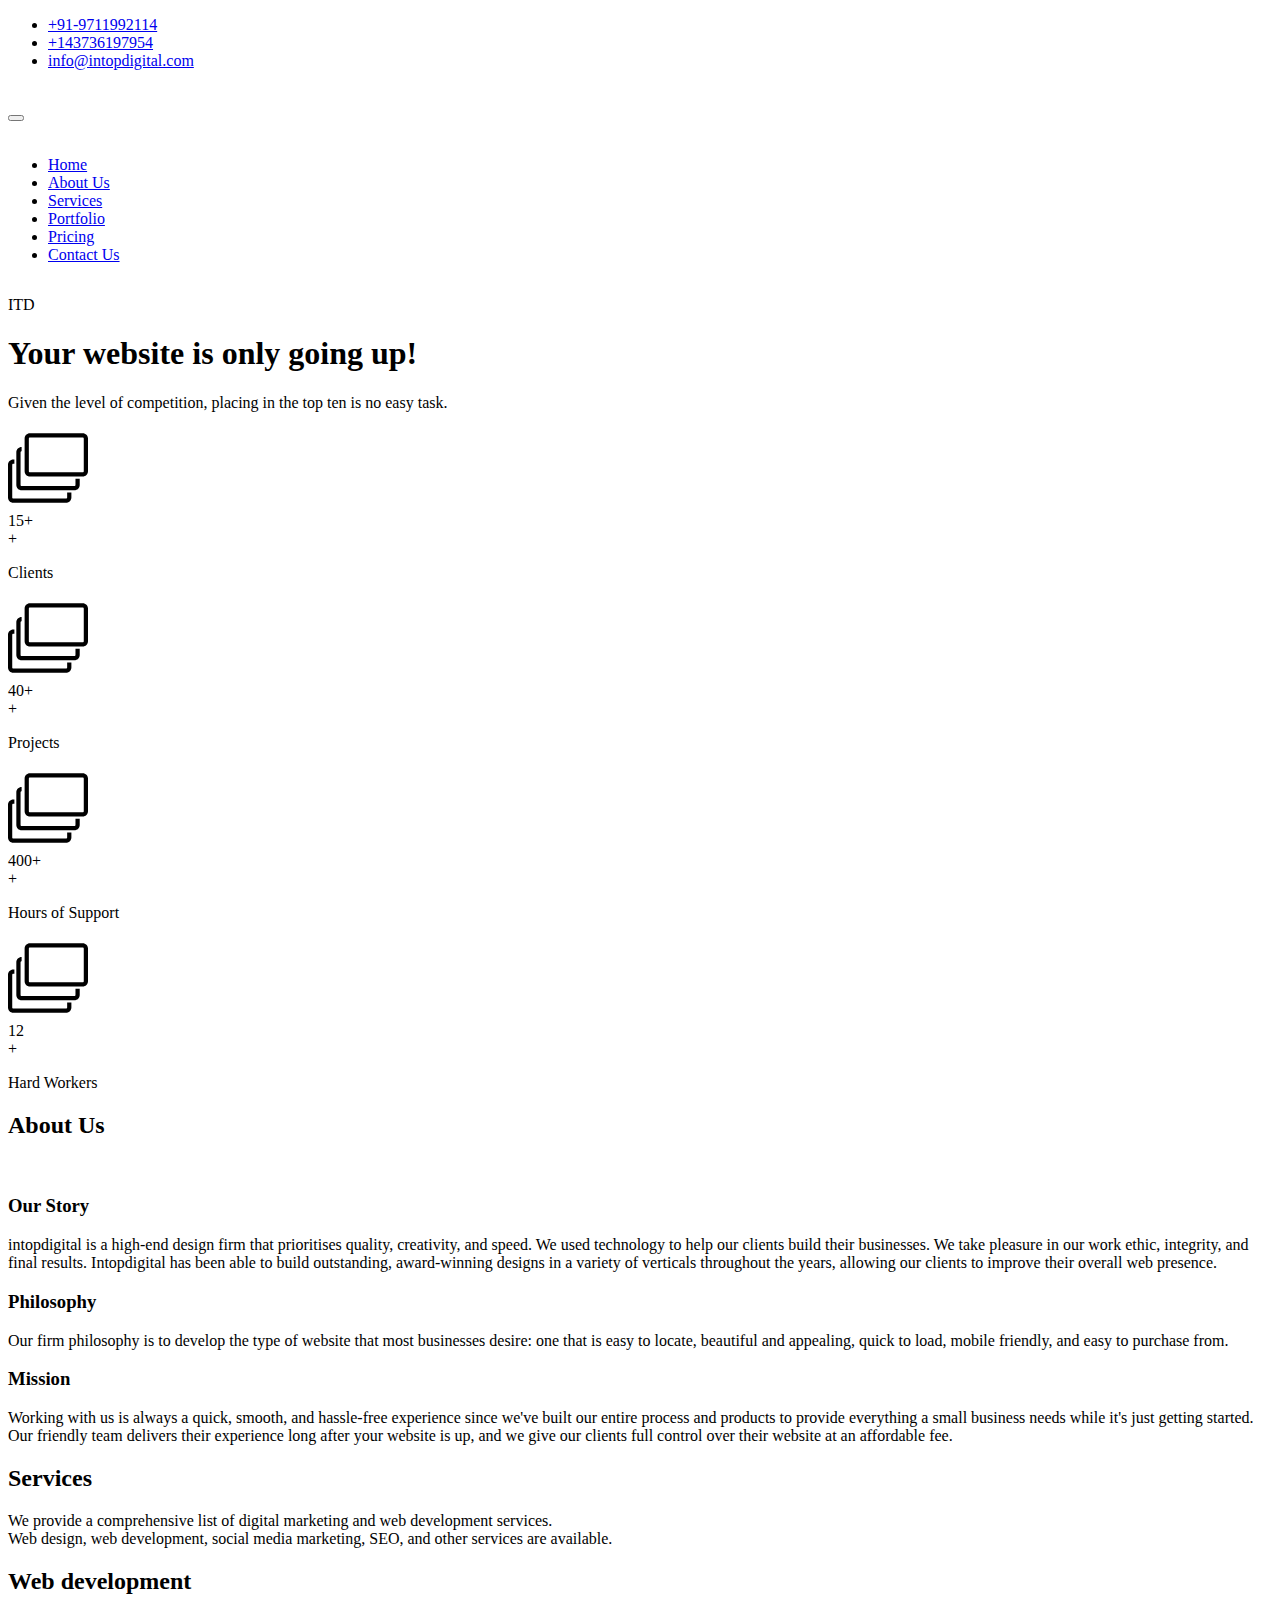
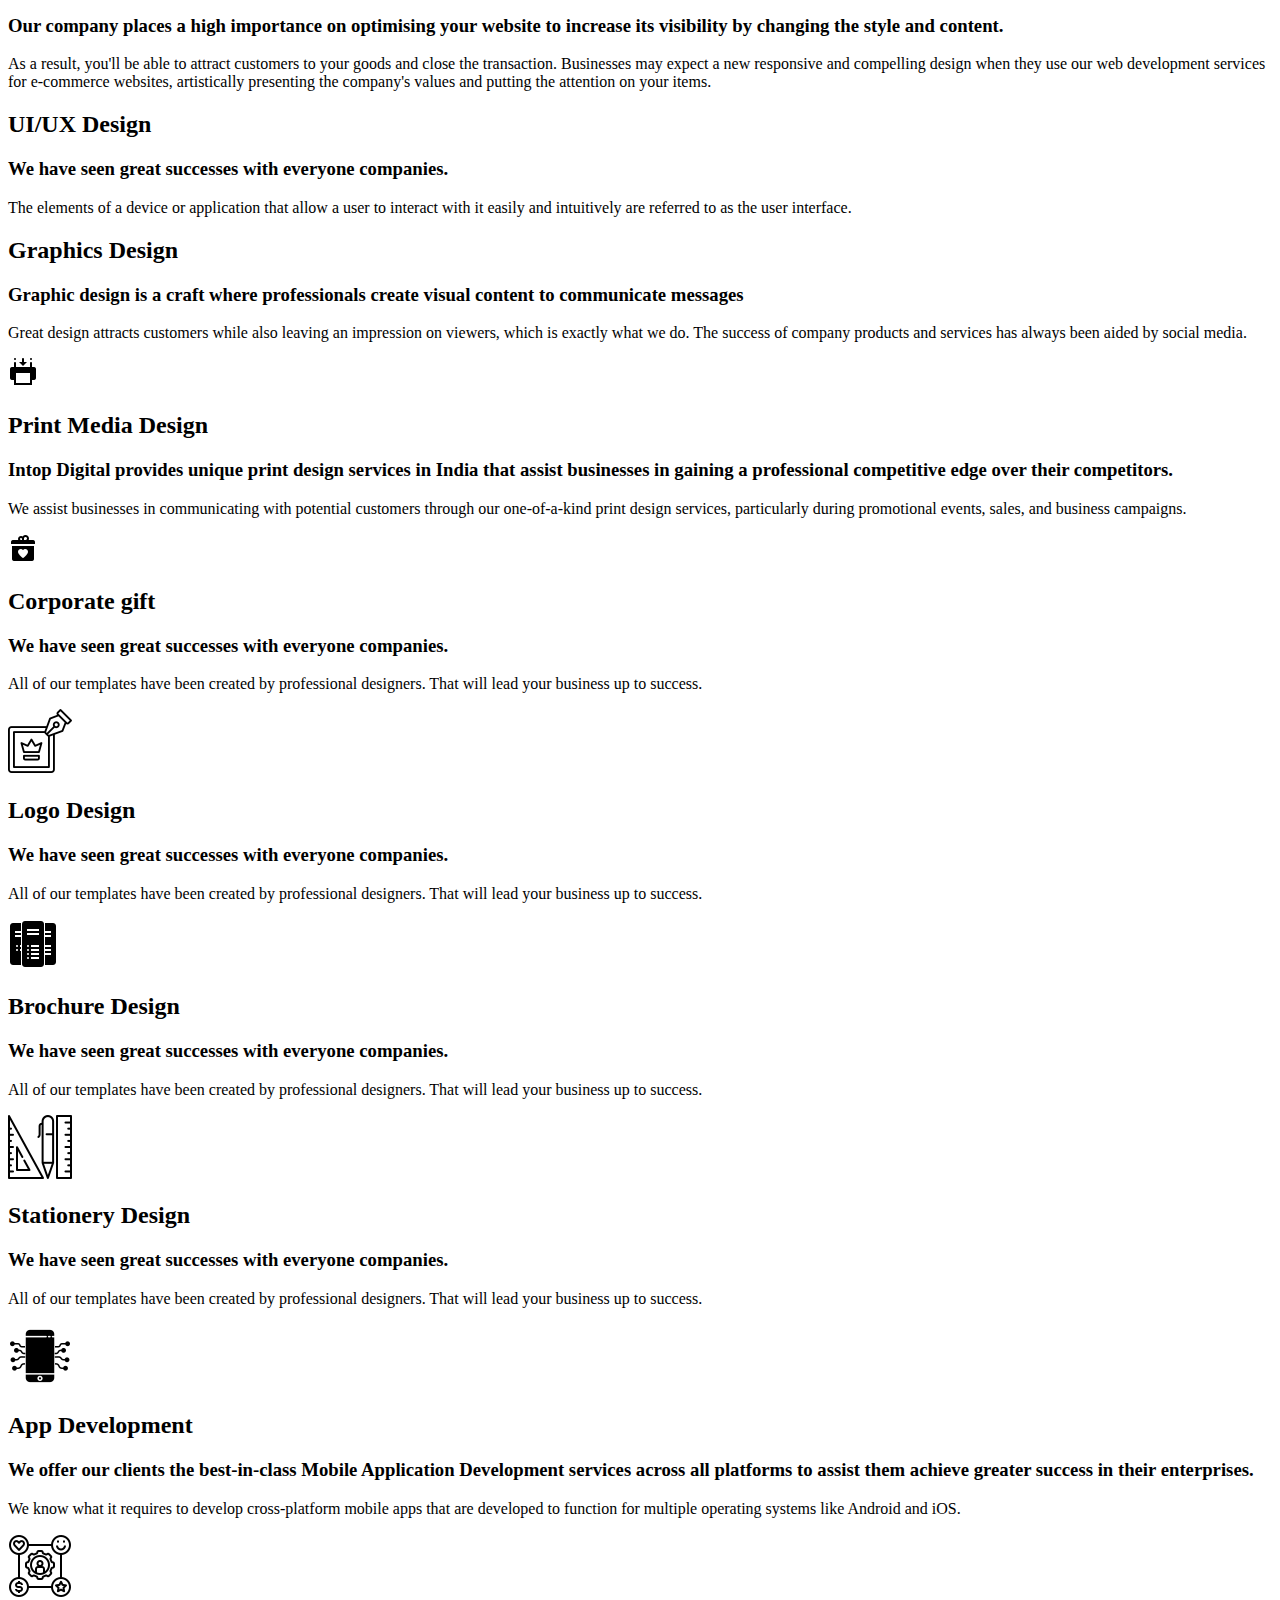
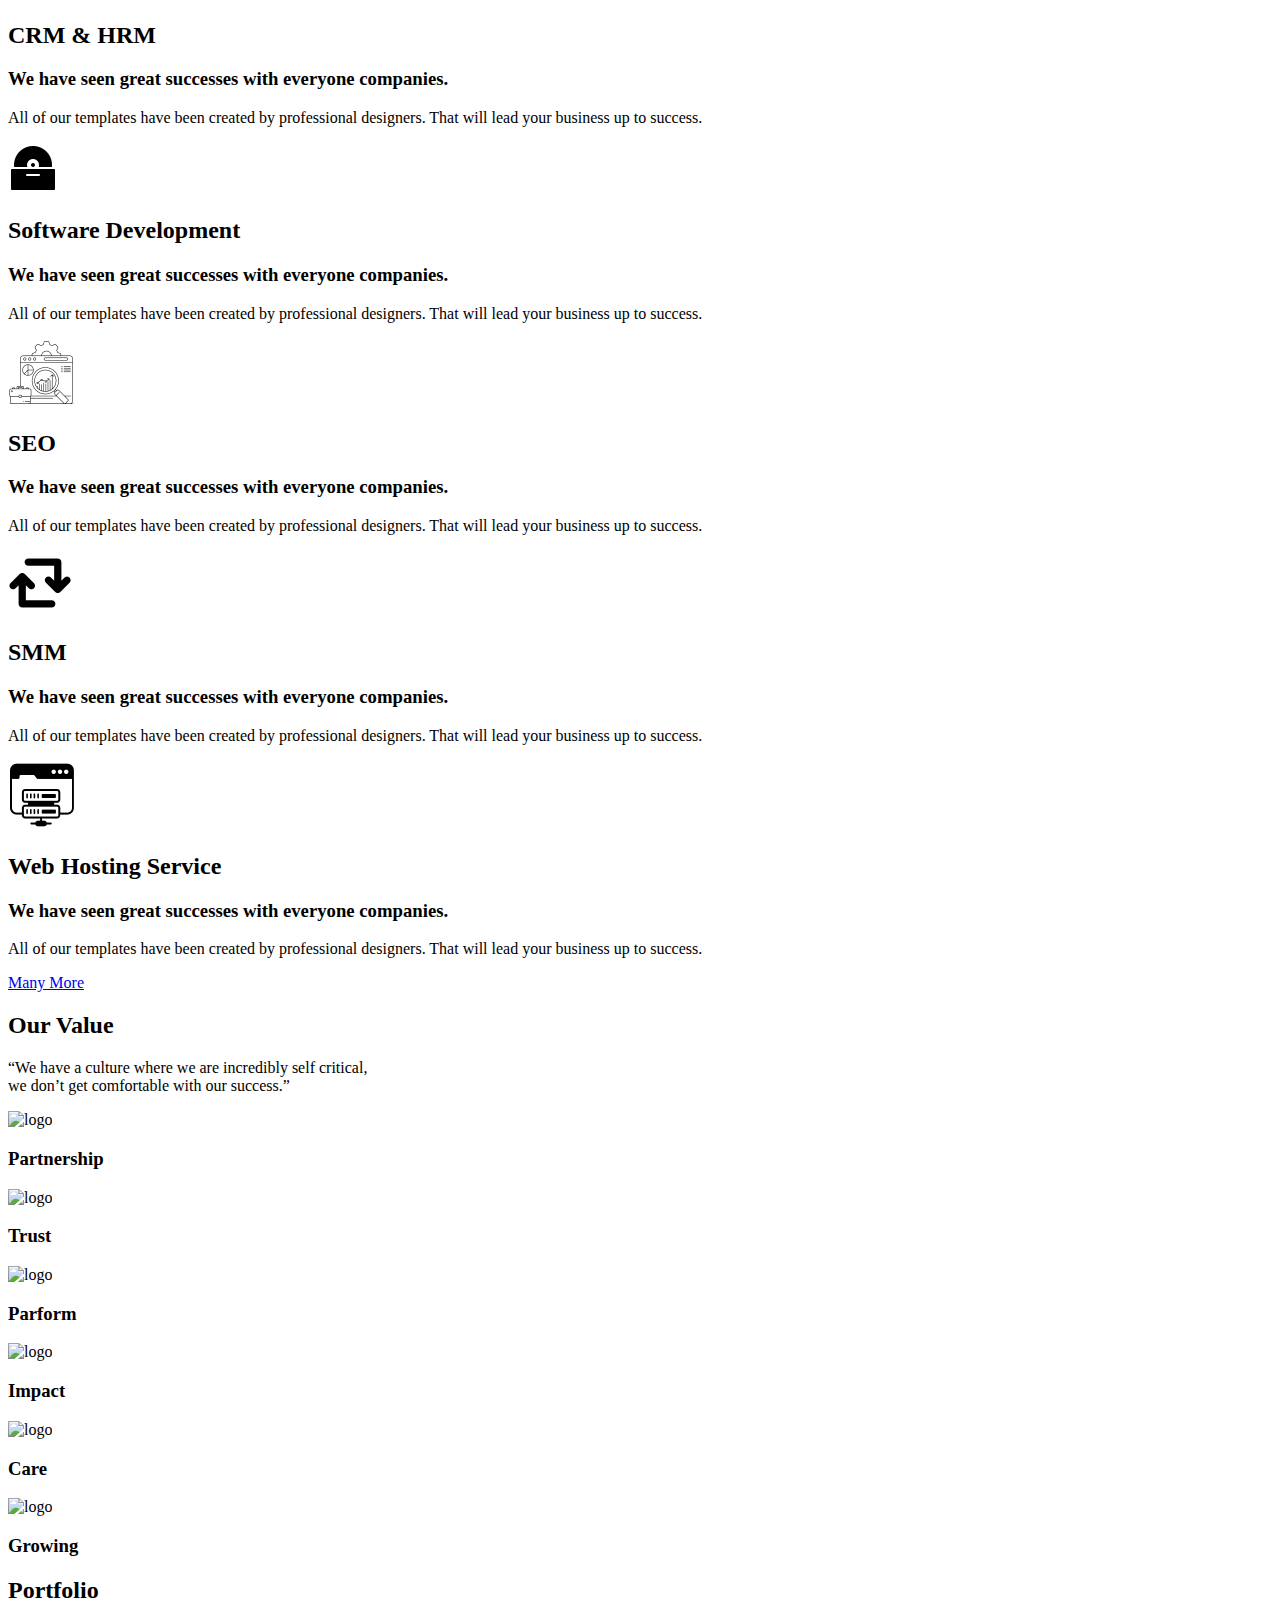
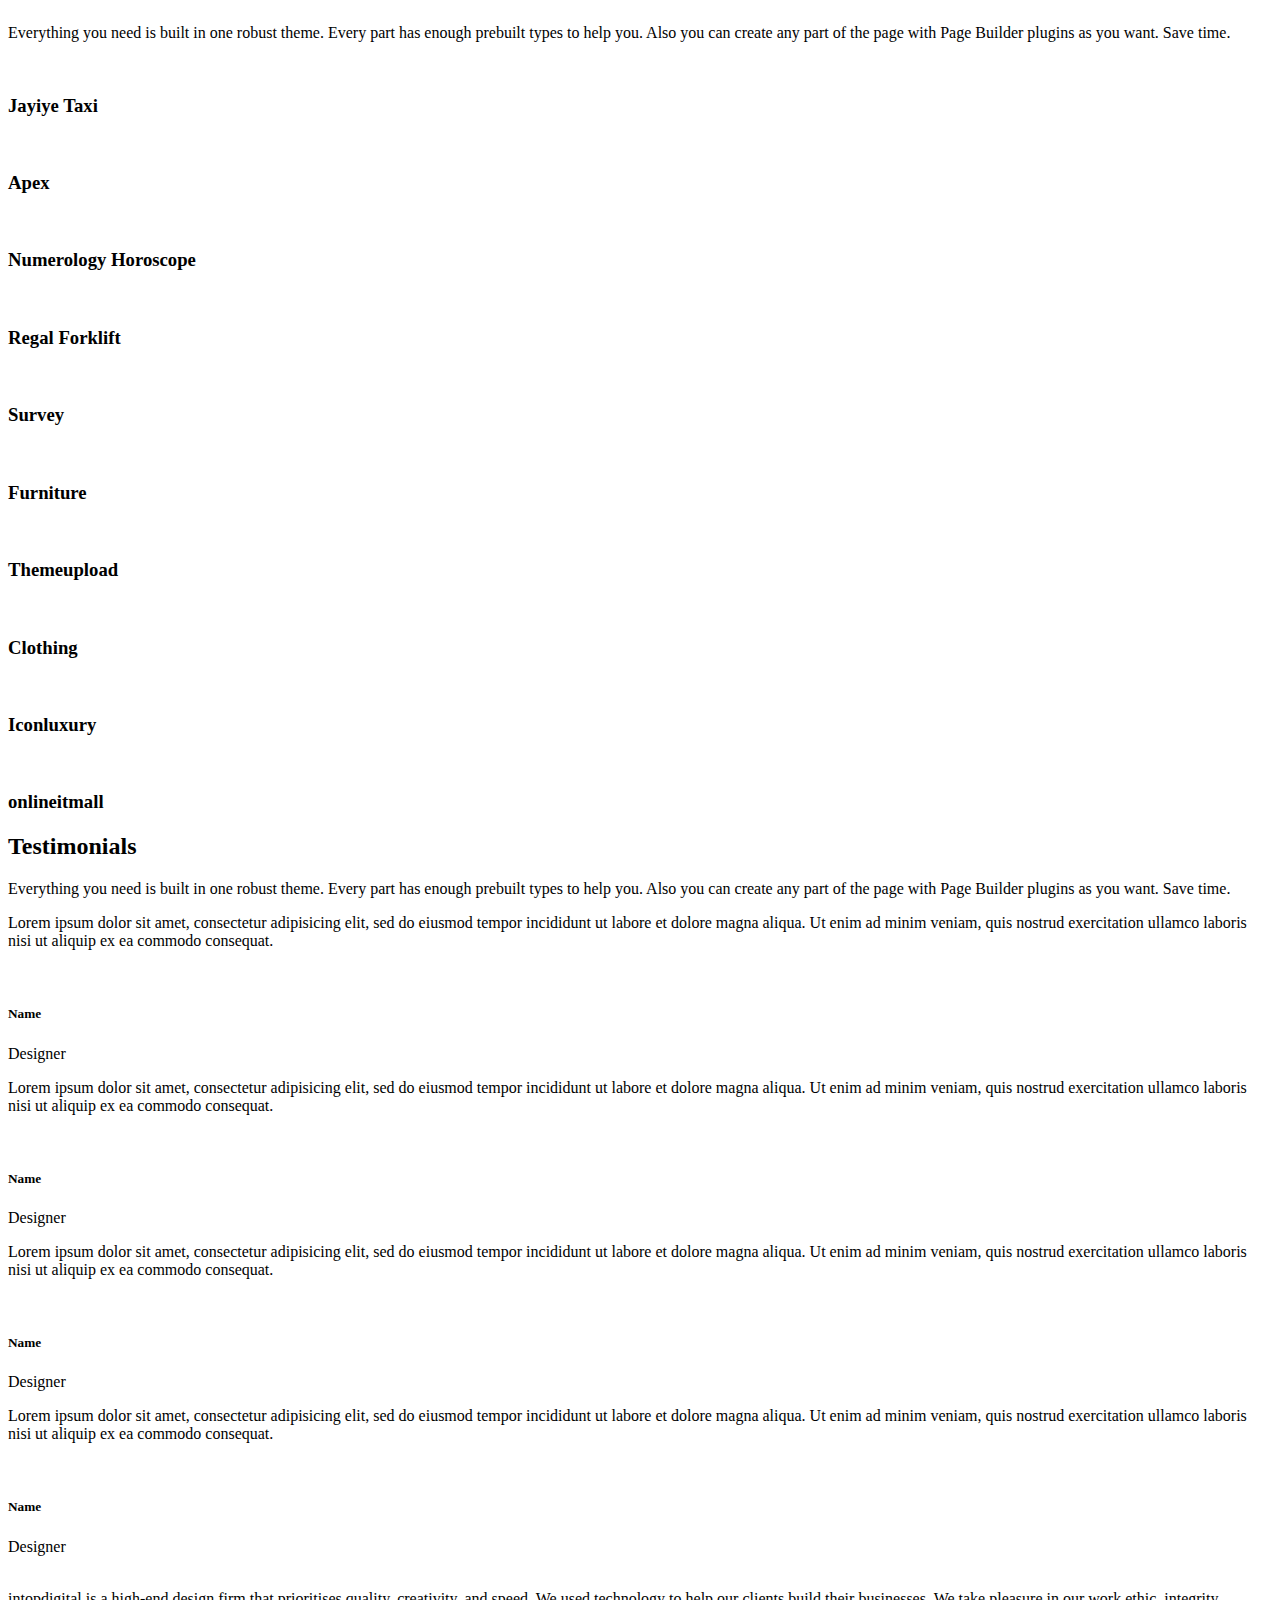
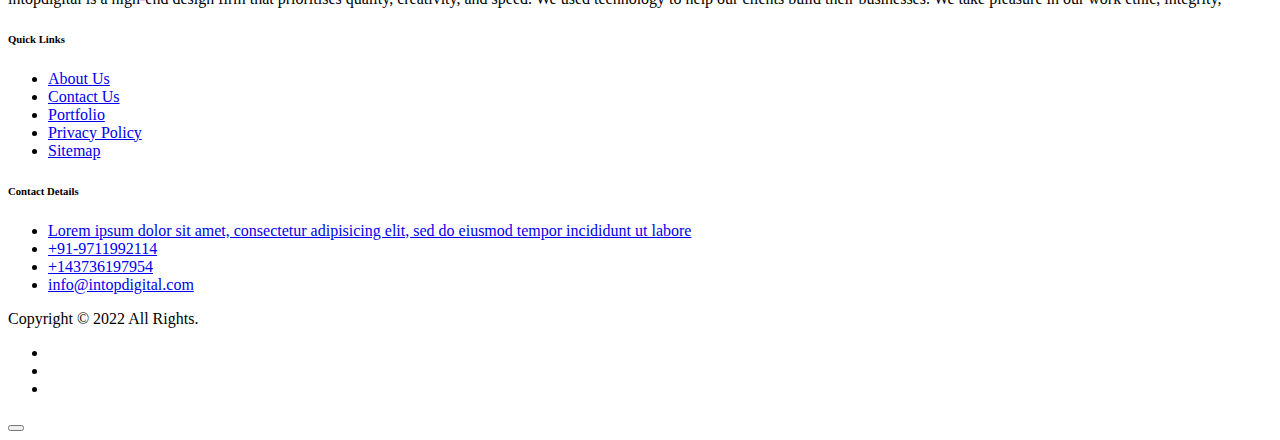
==== index.html @ d0bdf7b7 "Add files via upload" ====
<!DOCTYPE html>
<html lang = "en">

<!-- Mirrored from intopdigital.com/ by HTTrack Website Copier/3.x [XR&CO'2014], Sat, 12 Oct 2024 12:47:30 GMT -->
<!-- Added by HTTrack --><meta http-equiv="content-type" content="text/html;charset=UTF-8" /><!-- /Added by HTTrack -->
<head>
	<meta charset="utf-8">
	<title>Intop Digital web development services</title>
	<meta name="description" content="Intop Digital provide a comprehensive list of digital marketing and web development services.">
  	<meta name="viewport" content="width=device-width, initial-scale=1">
  	<meta name="keywords" content="websites,seo,marketing,applications,website">
  	<link rel="shortcut icon" type="image/x-icon" href="assets/img/intop-logo.png">
<link rel="stylesheet" href="../cdnjs.cloudflare.com/ajax/libs/font-awesome/4.7.0/css/font-awesome.min.css">
  	<link rel="stylesheet" href="../cdn.jsdelivr.net/npm/bootstrap%404.0.0/dist/css/bootstrap.min.css" integrity="sha384-Gn5384xqQ1aoWXA+058RXPxPg6fy4IWvTNh0E263XmFcJlSAwiGgFAW/dAiS6JXm" crossorigin="anonymous">
	<link rel="stylesheet" type="text/css" href="assets/style.css">

<link rel="stylesheet" href="../cdnjs.cloudflare.com/ajax/libs/font-awesome/4.7.0/css/font-awesome.min.css">

<link rel="stylesheet" href="../cdnjs.cloudflare.com/ajax/libs/slick-carousel/1.8.1/slick.css" />
<link rel="stylesheet" href="../cdnjs.cloudflare.com/ajax/libs/slick-carousel/1.8.1/slick-theme.min.css"  />


<link href="../unpkg.com/aos%402.3.1/dist/aos.css" rel="stylesheet">

</head>
<body>

<div class="top-header">
    <div class="container">
        <ul>
            <li class="hide-phone"><a href="tel:+919711992114"><i class="fa fa-phone"></i> +91-9711992114</a></li>
            <li class="hide-phone"><a href="tel:+14373619795"><i class="fa fa-phone"></i> +143736197954</a></li>
            <li><a href="mailto:info@intopdigital.com"><i class="fa fa-envelope"></i> info@intopdigital.com</a></li>
        
        </ul>
    </div>
</div>

<section class="header" id="navbar">
	<div class="container">
		<div class="row">
			<div class="col-md-3 col-lg-3 d-none d-lg-block">
				<div class="logo">
					<a href="index-2.html"><img src="assets/img/intop-logo.png" alt=""></a>
				</div>
			</div> 
			<div class="col-md-9 col-lg-9 col-xs-12">
			    <div class="navigation">
					<nav class="navbar navbar-expand-lg navbar-light">
					  <button class="navbar-toggler" type="button" data-toggle="collapse" data-target="#navbarSupportedContent" aria-controls="navbarSupportedContent" aria-expanded="false" aria-label="Toggle navigation">
					    <span class="navbar-toggler-icon"></span>
					  </button>
					  <div class="logo d-lg-none d-block">
    					<a href="index-2.html"><img src="assets/img/intop-logo.png" alt=""></a>
    				</div>

					  <div class="collapse navbar-collapse" id="navbarSupportedContent">
					    <ul class="navbar-nav m-auto">
					      <li class="nav-item active">
					        <a class="nav-link" href="index-2.html">Home</a>
					      </li>
					      <li class="nav-item">
					        <a class="nav-link" href="about.html">About Us</a>
					      </li>
					      <li class="nav-item">
					        <a class="nav-link" href="services.html">Services</a>
					      </li>
					      <li class="nav-item">
					        <a class="nav-link" href="portfolio.html">Portfolio</a>
					      </li>
					      <li class="nav-item">
					        <a class="nav-link" href="pricing.html">Pricing</a>
					      </li>
					      <li class="nav-item">
					        <a class="nav-link" href="contact.html">Contact Us</a>
					      </li>
					  
					    </ul>
					  </div>
					</nav>
				</div>
			</div>
			
		</div>
	</div>
</section>
<style>
  .slick-slide{
	outline: none !important;
}
.slick-slider{
	user-select: text;
}
/*==============================================================
	CTA style start
==============================================================*/
.cta-btn{}
.cta-btn .cta-link{
	position: relative;
	display: inline-block;
	background: #d2d6ef;
	color: #081c2d;
	font-size: 15px;
	min-width: 220px;
	text-align: center;
	letter-spacing: 0.050em;;
	line-height: 18px;
	font-weight: 400;
	padding: 15px 30px;
	cursor: pointer;
	text-transform: uppercase;

	-webkit-border-radius: 8px;
	-moz-border-radius: 8px;
	border-radius: 8px;
	-webkit-transition: all 0.3s ease-in-out;
	-moz-transition: all 0.3s ease-in-out;
	-o-transition: all 0.3s ease-in-out;
	transition: all 0.3s ease-in-out;
}
.cta-btn .cta-link.cta-block{
	display: block;
	width: 100%;
	text-align: center;
	padding-left: 10px;
	padding-right: 10px;
}
.cta-btn .cta-link i{
	margin-right: 5px;
}
.cta-btn .cta-link:hover{
	background: #081c2d;
	color: #d2d6ef;
	-webkit-box-shadow: 0px 5px 20px rgba(0, 33, 71, .4);
	-moz-box-shadow: 0px 5px 20px rgba(0, 33, 71, .4);
	box-shadow: 0px 5px 20px rgba(0, 33, 71, .4);
}
/*==============================================================
	CTA style end
==============================================================*/
/*==============================================================
	banner Style start
==============================================================*/
.banner-wrap{
	height: auto;
	position: relative;
	overflow: hidden;
}
.shape{
	position: absolute;
	bottom: -10px;
	left: 0;
	width: 100%;
}
.shape svg{
	width: 100%;
}
.banner-slider{
	height: 100%;
}
.banner-slider > .banner-slide{
	display: none;
}
.banner-slider > .banner-slide:first-child{
	display: block;
}
.slick-initialized .banner-slide{
	position: relative;
	height: 900px;
	padding-bottom: 300px;
	display:-webkit-flex !important;
	display:flex !important;
	-webkit-align-items:center;
	align-items:center;
}

.banner-slider .slick-arrow{
	position: absolute;
	right: 25px;
	bottom: 50px;
	font-size: 0;
	background: #ffffff;
	border: 0;
	width: 50px;
	height: 50px;
	z-index: 12;
	cursor: pointer;
	border-radius: 100%;
  box-shadow: 0 0 15px rgba(0,0,0,0.12);
}
.banner-slider .slick-arrow:before{
	font-family: "boxicons";
	font-size: 30px;
	text-align: center;
	line-height: 50px;
	color: rgba(0,33,71,1);
}
.banner-slider .slick-arrow.slick-prev{
	left: 30px !important;
}
.banner-slider .slick-arrow.slick-prev:before{
	content: "←";
}
.banner-slider .slick-arrow.slick-next{
	right: 25px;
}
.banner-slider .slick-arrow.slick-next:before{
	content: "→";
}
.hero-image{
	position: absolute;
	left: 0;
	top: 0;
	height: 100%;
	width: 100%;
	background-size: cover;
	background-position: center center;
}
.banner-wrap .container{
	position: relative;
	z-index: 12;
}
.hero-overlay{
	background: #081c2d;
	position: absolute;
	left: 0;
	top: 0;
	width: 100%;
	height: 100%;
	opacity: .5;
}
.hero-content{	
	color: #ffffff;
	display:none;
}
.hero-content p{
	font-size: 20px;
	line-height: 32px;
	max-width: 600px;
	color: rgba(255,255,255,0.9);
	letter-spacing: 0.010em;
}
.blog-detail-banner .hero-content{
	max-width: 900px;
}
.blog-detail-banner .hero-content h1{
	font-size: 53px;
}
.hero-content h3{
	font-size: 16px;
	color: rgba(255,255,255,.6);
	text-transform: uppercase;
	letter-spacing: 3px;
	position: relative;
	font-weight: 500;
	margin-top: 0;
	margin-bottom: 12px;
	margin-left: 6px;
}
.hero-content h1{
	font-size: 63px;
	line-height: 1.333;
	margin-bottom: 18px;
	color: #e6e8f6;
	font-weight: 400;
	max-width: 760px;

}
.hero-content .cta-btn{
	padding-top: 30px;
}
.hero-content .cta-btn .cta-link.cta-outline-white:hover{
	background: #ffffff;
	color: rgba(0,33,71,1);
}
</style>

 <section class="text-area-banner"> 

	<div class="banner-wrap">
		<div class="banner-slider">
			<!-- hero slide start -->
			<div class="banner-slide">				
				<div class="hero-image" style="background-image: url(https://images.unsplash.com/photo-1525426250015-4e6473cdbf17?ixlib=rb-1.2.1&amp;ixid=eyJhcHBfaWQiOjEyMDd9&amp;auto=format&amp;fit=crop&amp;w=1950&amp;q=80);"></div>
				<div class="container">
					<div class="hero-content">
						<h1 data-animation="flipInX" data-delay="0.8s" data-color="#ff4056">Slick slider animation with animate.css</h1>
						<div class="cta-btn" data-animation="fadeInUp" data-delay="1s">
							<a href="#" class="cta-link">Start a Project</a>
						</div>
					</div>
				</div>
				<div class="hero-overlay"></div>
			</div>
			<!-- hero slide end -->
			<!-- hero slide start -->
			<div class="banner-slide">
				<div class="hero-image" style="background-image: url(https://images.unsplash.com/photo-1468421201266-ec88b2809284?ixlib=rb-1.2.1&amp;auto=format&amp;fit=crop&amp;w=1267&amp;q=80);"></div>
				<div class="container">
					<div class="hero-content">
						<h1 data-animation="fadeInDown" data-delay="0.8s" data-color="#ffc5c5">Launch global digital brands</h1>
						<div class="cta-btn" data-animation="fadeInDown" data-delay="1s">
							<a href="#" class="cta-link">Contact Now!!</a>
						</div>
					</div>
				</div>
				<div class="hero-overlay"></div>
			</div>
			<!-- hero slide end -->
			<!-- hero slide start -->
			<div class="banner-slide">				
				<div class="hero-image" style="background-image: url(https://images.unsplash.com/photo-1498084393753-b411b2d26b34?ixlib=rb-1.2.1&amp;ixid=eyJhcHBfaWQiOjEyMDd9&amp;auto=format&amp;fit=crop&amp;w=2089&amp;q=80);"></div>
				<div class="container">
					<div class="hero-content">
						<h1 data-animation="fadeInUp" data-color="#3dffc1" data-delay="0.8s">Digital transformation driven by technology</h1>
					</div>
				</div>
				<div class="hero-overlay"></div>
			</div>
			<!-- hero slide end -->
			<!-- hero slide start -->
			<div class="banner-slide">				
				<div class="hero-image" data-bgcolor="#3dffc1"></div>
				<div class="container">
					<div class="hero-content">
						<div class="row">
							<div class="col-md-7">
								<h1 class="text-uppercase" data-color="#000000" data-animation="fadeInUp" data-delay="0.8s">Will Do Anything For html .</h1>
							</div>
							<div class="col-md-5">
								<div data-color="#222222" data-animation="bounceIn" data-delay="1.2s">
									<svg xmlns="http://www.w3.org/2000/svg" xmlns:xlink="http://www.w3.org/1999/xlink" viewBox="0 0 64 64" version="1.1" width="228px" height="228px">
<g id="surface1">
<path style=" " d="M 7.253906 2 C 6.398438 2 5.578125 2.367188 5.011719 3.007813 C 4.441406 3.652344 4.175781 4.507813 4.273438 5.359375 L 9.6875 50.480469 C 9.929688 52.484375 11.339844 54.136719 13.28125 54.691406 L 30.652344 59.65625 C 31.101563 59.78125 31.5625 59.84375 32.027344 59.84375 C 32.46875 59.84375 32.910156 59.785156 33.339844 59.671875 L 51.609375 54.6875 C 53.589844 54.148438 55.0625 52.410156 55.265625 50.359375 L 59.777344 5.296875 C 59.859375 4.457031 59.582031 3.613281 59.015625 2.984375 C 58.445313 2.359375 57.636719 2 56.789063 2 Z M 7.253906 4 L 56.789063 4 C 57.074219 4 57.339844 4.117188 57.53125 4.328125 C 57.722656 4.539063 57.8125 4.8125 57.785156 5.101563 L 57.667969 6.265625 C 57.492188 6.105469 57.257813 6 57 6 C 56.445313 6 56 6.445313 56 7 L 56 9 C 56 9.554688 56.445313 10 57 10 C 57.105469 10 57.203125 9.96875 57.300781 9.9375 L 53.277344 50.160156 C 53.15625 51.390625 52.273438 52.433594 51.082031 52.761719 L 32.8125 57.738281 C 32.289063 57.882813 31.730469 57.882813 31.203125 57.730469 L 13.828125 52.769531 C 12.667969 52.4375 11.820313 51.445313 11.675781 50.242188 L 6.84375 9.96875 C 6.898438 9.976563 6.945313 10 7 10 C 7.554688 10 8 9.554688 8 9 L 8 7 C 8 6.445313 7.554688 6 7 6 C 6.769531 6 6.566406 6.09375 6.394531 6.226563 L 6.261719 5.117188 C 6.226563 4.832031 6.316406 4.554688 6.507813 4.335938 C 6.699219 4.117188 6.964844 4 7.253906 4 Z M 12 6 C 11.445313 6 11 6.445313 11 7 L 11 9 C 11 9.554688 11.445313 10 12 10 C 12.554688 10 13 9.554688 13 9 L 13 7 C 13 6.445313 12.554688 6 12 6 Z M 17 6 C 16.445313 6 16 6.445313 16 7 L 16 9 C 16 9.554688 16.445313 10 17 10 C 17.554688 10 18 9.554688 18 9 L 18 7 C 18 6.445313 17.554688 6 17 6 Z M 22 6 C 21.445313 6 21 6.445313 21 7 L 21 9 C 21 9.554688 21.445313 10 22 10 C 22.554688 10 23 9.554688 23 9 L 23 7 C 23 6.445313 22.554688 6 22 6 Z M 27 6 C 26.445313 6 26 6.445313 26 7 L 26 9 C 26 9.554688 26.445313 10 27 10 C 27.554688 10 28 9.554688 28 9 L 28 7 C 28 6.445313 27.554688 6 27 6 Z M 32 6 C 31.445313 6 31 6.445313 31 7 L 31 9 C 31 9.554688 31.445313 10 32 10 C 32.554688 10 33 9.554688 33 9 L 33 7 C 33 6.445313 32.554688 6 32 6 Z M 37 6 C 36.445313 6 36 6.445313 36 7 L 36 9 C 36 9.554688 36.445313 10 37 10 C 37.554688 10 38 9.554688 38 9 L 38 7 C 38 6.445313 37.554688 6 37 6 Z M 42 6 C 41.445313 6 41 6.445313 41 7 L 41 9 C 41 9.554688 41.445313 10 42 10 C 42.554688 10 43 9.554688 43 9 L 43 7 C 43 6.445313 42.554688 6 42 6 Z M 47 6 C 46.445313 6 46 6.445313 46 7 L 46 9 C 46 9.554688 46.445313 10 47 10 C 47.554688 10 48 9.554688 48 9 L 48 7 C 48 6.445313 47.554688 6 47 6 Z M 52 6 C 51.445313 6 51 6.445313 51 7 L 51 9 C 51 9.554688 51.445313 10 52 10 C 52.554688 10 53 9.554688 53 9 L 53 7 C 53 6.445313 52.554688 6 52 6 Z M 17.164063 14 C 16.585938 14 16.039063 14.25 15.65625 14.6875 C 15.277344 15.121094 15.105469 15.695313 15.183594 16.265625 L 17.34375 32.269531 C 17.476563 33.257813 18.328125 34 19.324219 34 L 38.949219 34 L 38.109375 39.953125 L 32.015625 41.941406 L 26.730469 40.0625 L 26.417969 37.734375 C 26.285156 36.746094 25.429688 36 24.4375 36 L 20.40625 36 C 19.828125 36 19.277344 36.25 18.898438 36.683594 C 18.519531 37.117188 18.347656 37.695313 18.421875 38.265625 L 19.285156 44.703125 C 19.386719 45.457031 19.921875 46.097656 20.644531 46.335938 L 31.386719 49.855469 C 31.589844 49.917969 31.796875 49.953125 32.003906 49.953125 C 32.203125 49.953125 32.402344 49.921875 32.597656 49.863281 L 44.230469 46.277344 C 44.976563 46.046875 45.523438 45.398438 45.625 44.625 L 47.136719 33.113281 L 47.679688 28.222656 C 47.742188 27.660156 47.5625 27.09375 47.183594 26.667969 C 46.804688 26.242188 46.261719 26 45.691406 26 L 24.5625 26 L 24.023438 22 L 46.59375 22 C 47.617188 22 48.472656 21.234375 48.582031 20.222656 L 49.03125 16.222656 C 49.089844 15.65625 48.910156 15.09375 48.53125 14.667969 C 48.152344 14.242188 47.609375 14 47.042969 14 Z M 17.164063 16 L 47.042969 16 L 46.59375 20 L 24.023438 20 C 23.445313 20 22.898438 20.25 22.515625 20.6875 C 22.136719 21.121094 21.964844 21.695313 22.042969 22.265625 L 22.578125 26.265625 C 22.714844 27.253906 23.566406 28 24.5625 28 L 45.691406 28 L 45.148438 32.871094 L 43.640625 44.363281 L 32.011719 47.953125 L 21.265625 44.4375 L 20.402344 38 L 24.4375 38 L 24.746094 40.328125 C 24.847656 41.074219 25.347656 41.691406 26.058594 41.949219 L 31.34375 43.828125 C 31.757813 43.972656 32.21875 43.980469 32.636719 43.84375 L 38.730469 41.855469 C 39.449219 41.621094 39.980469 40.984375 40.089844 40.234375 L 40.925781 34.28125 C 41.007813 33.707031 40.839844 33.128906 40.457031 32.6875 C 40.078125 32.25 39.527344 32 38.949219 32 L 19.324219 32 Z M 42.09375 50.003906 C 41.964844 49.992188 41.832031 50.003906 41.699219 50.046875 L 39.699219 50.679688 C 39.171875 50.84375 38.878906 51.40625 39.046875 51.933594 C 39.183594 52.359375 39.574219 52.632813 40 52.632813 C 40.101563 52.632813 40.199219 52.617188 40.300781 52.585938 L 42.300781 51.953125 C 42.828125 51.789063 43.121094 51.226563 42.953125 50.699219 C 42.828125 50.304688 42.480469 50.039063 42.09375 50.003906 Z M 26.890625 51.683594 C 26.503906 51.722656 26.160156 51.992188 26.042969 52.390625 C 25.886719 52.917969 26.183594 53.476563 26.714844 53.636719 L 31.09375 54.949219 C 31.375 55.03125 31.664063 55.074219 31.953125 55.074219 C 32.257813 55.074219 32.5625 55.027344 32.859375 54.9375 L 36.300781 53.847656 C 36.828125 53.679688 37.117188 53.121094 36.953125 52.59375 C 36.789063 52.066406 36.222656 51.777344 35.699219 51.9375 L 32.253906 53.027344 C 32.066406 53.089844 31.859375 53.089844 31.667969 53.03125 L 27.285156 51.71875 C 27.152344 51.679688 27.019531 51.667969 26.890625 51.683594 Z "/>
</g>
</svg>
								</div>
							</div>
						</div>
					</div>
				</div>
			</div>
			<!-- hero slide end -->
		</div>
		<div class="shape">
			<svg xmlns="http://www.w3.org/2000/svg" viewBox="0 0 1440 280" >
				<path fill="#ffffff" fill-opacity="1">
					<animate 
						attributeName="d" 
						dur="20000ms"
						repeatCount="indefinite"
									 values="M0,160L48,181.3C96,203,192,245,288,261.3C384,277,480,267,576,234.7C672,203,768,149,864,117.3C960,85,1056,75,1152,90.7C1248,107,1344,149,1392,170.7L1440,192L1440,320L1392,320C1344,320,1248,320,1152,320C1056,320,960,320,864,320C768,320,672,320,576,320C480,320,384,320,288,320C192,320,96,320,48,320L0,320Z; M0,160L48,181.3C96,203,192,245,288,234.7C384,224,480,160,576,133.3C672,107,768,117,864,138.7C960,160,1056,192,1152,197.3C1248,203,1344,181,1392,170.7L1440,160L1440,320L1392,320C1344,320,1248,320,1152,320C1056,320,960,320,864,320C768,320,672,320,576,320C480,320,384,320,288,320C192,320,96,320,48,320L0,320Z;												 M0,64L48,74.7C96,85,192,107,288,133.3C384,160,480,192,576,170.7C672,149,768,75,864,80C960,85,1056,171,1152,181.3C1248,192,1344,128,1392,96L1440,64L1440,320L1392,320C1344,320,1248,320,1152,320C1056,320,960,320,864,320C768,320,672,320,576,320C480,320,384,320,288,320C192,320,96,320,48,320L0,320Z;
													 M0,160L48,181.3C96,203,192,245,288,261.3C384,277,480,267,576,234.7C672,203,768,149,864,117.3C960,85,1056,75,1152,90.7C1248,107,1344,149,1392,170.7L1440,192L1440,320L1392,320C1344,320,1248,320,1152,320C1056,320,960,320,864,320C768,320,672,320,576,320C480,320,384,320,288,320C192,320,96,320,48,320L0,320Z;"
					/>
					
				</path>
				
			</svg>
		</div>		
	</div>


<!--<section class="text-area-banner" style="background-image:url('assets/img/banner-bg1.jpg');">-->
   
  

    
    
    
	<div class="container">
        <div class="mb-30">
            <p class="text-animate ">ITD</p>
            <h1 data-aos="fade-up">Your website is only going up!</h1>
            <p data-aos="fade-down">
                        Given the level of competition, placing in the top ten is no easy task.</p>
        </div>
        <div class="row">
            <div class="col-md-3 col-xs-6">
                <div class="box-coun">
                    <svg version="1.1" xmlns="http://www.w3.org/2000/svg" xmlns:xlink="http://www.w3.org/1999/xlink" x="0px" y="0px" width="80px" height="80px" viewBox="0 0 80 80" enable-background="new 0 0 80 80" xml:space="preserve">
                        <g>
                            <path d="M74.711,5.268H21.906c-2.917,0-5.29,2.373-5.29,5.289v32.705c0,2.916,2.373,5.289,5.29,5.289h52.805
                                c2.916,0,5.289-2.373,5.289-5.289V10.557C80,7.641,77.627,5.268,74.711,5.268z M75.769,43.262c0,0.583-0.475,1.058-1.058,1.058
                                H21.906c-0.583,0-1.058-0.475-1.058-1.058V10.557c0-0.583,0.475-1.058,1.058-1.058h52.805c0.583,0,1.058,0.475,1.058,1.058V43.262z
                                "></path>
                            <path d="M67.482,57.014c0,0.583-0.475,1.058-1.058,1.058H13.62c-0.583,0-1.058-0.475-1.058-1.058V24.309
                                c0-0.583,0.475-1.058,1.058-1.058V19.02c-2.917,0-5.29,2.373-5.29,5.289v32.705c0,2.916,2.373,5.289,5.29,5.289h52.805
                                c2.916,0,5.289-2.373,5.289-5.289v-6.348h-4.231V57.014z"></path>
                            <path d="M59.151,69.443c0,0.583-0.474,1.058-1.058,1.058H5.289c-0.583,0-1.058-0.475-1.058-1.058V36.738
                                c0-0.583,0.475-1.058,1.058-1.058h1.103v-4.231H5.289C2.373,31.449,0,33.822,0,36.738v32.705c0,2.916,2.373,5.289,5.289,5.289
                                h52.805c2.916,0,5.289-2.373,5.289-5.289v-5.025h-4.231V69.443z"></path>
                        </g>
                    </svg>
                    <div class="plus-icon">
                        <div class="count">15+</div><span>+</span> 
                    </div>
                    <p>Clients</p>
                </div>
            </div>
            <div class="col-md-3 col-xs-6">
                <div class="box-coun">
                    <svg version="1.1" xmlns="http://www.w3.org/2000/svg" xmlns:xlink="http://www.w3.org/1999/xlink" x="0px" y="0px" width="80px" height="80px" viewBox="0 0 80 80" enable-background="new 0 0 80 80" xml:space="preserve">
                        <g>
                            <path d="M74.711,5.268H21.906c-2.917,0-5.29,2.373-5.29,5.289v32.705c0,2.916,2.373,5.289,5.29,5.289h52.805
                                c2.916,0,5.289-2.373,5.289-5.289V10.557C80,7.641,77.627,5.268,74.711,5.268z M75.769,43.262c0,0.583-0.475,1.058-1.058,1.058
                                H21.906c-0.583,0-1.058-0.475-1.058-1.058V10.557c0-0.583,0.475-1.058,1.058-1.058h52.805c0.583,0,1.058,0.475,1.058,1.058V43.262z
                                "></path>
                            <path d="M67.482,57.014c0,0.583-0.475,1.058-1.058,1.058H13.62c-0.583,0-1.058-0.475-1.058-1.058V24.309
                                c0-0.583,0.475-1.058,1.058-1.058V19.02c-2.917,0-5.29,2.373-5.29,5.289v32.705c0,2.916,2.373,5.289,5.29,5.289h52.805
                                c2.916,0,5.289-2.373,5.289-5.289v-6.348h-4.231V57.014z"></path>
                            <path d="M59.151,69.443c0,0.583-0.474,1.058-1.058,1.058H5.289c-0.583,0-1.058-0.475-1.058-1.058V36.738
                                c0-0.583,0.475-1.058,1.058-1.058h1.103v-4.231H5.289C2.373,31.449,0,33.822,0,36.738v32.705c0,2.916,2.373,5.289,5.289,5.289
                                h52.805c2.916,0,5.289-2.373,5.289-5.289v-5.025h-4.231V69.443z"></path>
                        </g>
                    </svg>
                    <div class="plus-icon">
                        <div class="count">40+</div><span>+</span> 
                    </div> 
                    <p>Projects</p>
                </div>
            </div>
            <div class="col-md-3 col-xs-6">
                <div class="box-coun">
                    <svg version="1.1" xmlns="http://www.w3.org/2000/svg" xmlns:xlink="http://www.w3.org/1999/xlink" x="0px" y="0px" width="80px" height="80px" viewBox="0 0 80 80" enable-background="new 0 0 80 80" xml:space="preserve">
                        <g>
                            <path d="M74.711,5.268H21.906c-2.917,0-5.29,2.373-5.29,5.289v32.705c0,2.916,2.373,5.289,5.29,5.289h52.805
                                c2.916,0,5.289-2.373,5.289-5.289V10.557C80,7.641,77.627,5.268,74.711,5.268z M75.769,43.262c0,0.583-0.475,1.058-1.058,1.058
                                H21.906c-0.583,0-1.058-0.475-1.058-1.058V10.557c0-0.583,0.475-1.058,1.058-1.058h52.805c0.583,0,1.058,0.475,1.058,1.058V43.262z
                                "></path>
                            <path d="M67.482,57.014c0,0.583-0.475,1.058-1.058,1.058H13.62c-0.583,0-1.058-0.475-1.058-1.058V24.309
                                c0-0.583,0.475-1.058,1.058-1.058V19.02c-2.917,0-5.29,2.373-5.29,5.289v32.705c0,2.916,2.373,5.289,5.29,5.289h52.805
                                c2.916,0,5.289-2.373,5.289-5.289v-6.348h-4.231V57.014z"></path>
                            <path d="M59.151,69.443c0,0.583-0.474,1.058-1.058,1.058H5.289c-0.583,0-1.058-0.475-1.058-1.058V36.738
                                c0-0.583,0.475-1.058,1.058-1.058h1.103v-4.231H5.289C2.373,31.449,0,33.822,0,36.738v32.705c0,2.916,2.373,5.289,5.289,5.289
                                h52.805c2.916,0,5.289-2.373,5.289-5.289v-5.025h-4.231V69.443z"></path>
                        </g>
                    </svg>
                    <div class="plus-icon">
                        <div class="count">400+</div><span>+</span> 
                    </div> 
                    <p>Hours of Support</p>
                </div>
            </div>
            <div class="col-md-3 col-xs-6">
                <div class="box-coun">
                    <svg version="1.1" xmlns="http://www.w3.org/2000/svg" xmlns:xlink="http://www.w3.org/1999/xlink" x="0px" y="0px" width="80px" height="80px" viewBox="0 0 80 80" enable-background="new 0 0 80 80" xml:space="preserve">
                        <g>
                            <path d="M74.711,5.268H21.906c-2.917,0-5.29,2.373-5.29,5.289v32.705c0,2.916,2.373,5.289,5.29,5.289h52.805
                                c2.916,0,5.289-2.373,5.289-5.289V10.557C80,7.641,77.627,5.268,74.711,5.268z M75.769,43.262c0,0.583-0.475,1.058-1.058,1.058
                                H21.906c-0.583,0-1.058-0.475-1.058-1.058V10.557c0-0.583,0.475-1.058,1.058-1.058h52.805c0.583,0,1.058,0.475,1.058,1.058V43.262z
                                "></path>
                            <path d="M67.482,57.014c0,0.583-0.475,1.058-1.058,1.058H13.62c-0.583,0-1.058-0.475-1.058-1.058V24.309
                                c0-0.583,0.475-1.058,1.058-1.058V19.02c-2.917,0-5.29,2.373-5.29,5.289v32.705c0,2.916,2.373,5.289,5.29,5.289h52.805
                                c2.916,0,5.289-2.373,5.289-5.289v-6.348h-4.231V57.014z"></path>
                            <path d="M59.151,69.443c0,0.583-0.474,1.058-1.058,1.058H5.289c-0.583,0-1.058-0.475-1.058-1.058V36.738
                                c0-0.583,0.475-1.058,1.058-1.058h1.103v-4.231H5.289C2.373,31.449,0,33.822,0,36.738v32.705c0,2.916,2.373,5.289,5.289,5.289
                                h52.805c2.916,0,5.289-2.373,5.289-5.289v-5.025h-4.231V69.443z"></path>
                        </g>
                    </svg>
                    <div class="plus-icon">
                        <div class="count">12</div><span>+</span> 
                    </div>
                    <p>Hard Workers</p>
                </div>
            </div>
        </div>
        <!--<a class="btn-scroll-next scroll-to" href="#update-info" aria-label="ScrollTo"></a>-->
    </div>
    
    <!--<div class="mainSlider-posiiton">
        <div class="mainSlider">
            <div class="item ">
                <img src="https://github.com/Sacsam005/image-slider-SASS/blob/master/img/img1.jpg?raw=true" alt="">
            </div>
            <div class="item">
                <img src="https://github.com/Sacsam005/image-slider-SASS/blob/master/img/img1.jpg?raw=true" alt="">
            </div>
            <div class="item">
                <img src="https://github.com/Sacsam005/image-slider-SASS/blob/master/img/img1.jpg?raw=true" alt="">
            </div>
        </div>
        
       
        
    </div>-->
    
    
<!--<svg class="w-100 overview-section-svg section-svg" style="fill: #fd5d42;position: absolute;top: 100%;margin-top: -1px;" version="1.1" xmlns="http://www.w3.org/2000/svg" viewBox="0 0 1920 192" preserveAspectRatio="none">
    <path opacity="0.5" d="M0,0h1920v119.4c-300.3,14.2-623.4,72.6-960,72.6S300.3,133.6,0,119.4V0z"></path>
    <path opacity="0.5" d="M0,0h1920v78c-300.3,14.2-623.4,114-960,114S300.3,92.2,0,78V0z"></path>
    <path d="M1920,0v35.3C1619.7,49.5,1296.6,192,960,192S300.3,49.5,0,35.3V0z"></path>
</svg>-->
    
<!--<div class="shape">
			<svg xmlns="http://www.w3.org/2000/svg" viewBox="0 0 1440 280">
				<path fill="#ffffff" fill-opacity="1">
					<animate attributeName="d" dur="20000ms" repeatCount="indefinite" values="M0,160L48,181.3C96,203,192,245,288,261.3C384,277,480,267,576,234.7C672,203,768,149,864,117.3C960,85,1056,75,1152,90.7C1248,107,1344,149,1392,170.7L1440,192L1440,320L1392,320C1344,320,1248,320,1152,320C1056,320,960,320,864,320C768,320,672,320,576,320C480,320,384,320,288,320C192,320,96,320,48,320L0,320Z; M0,160L48,181.3C96,203,192,245,288,234.7C384,224,480,160,576,133.3C672,107,768,117,864,138.7C960,160,1056,192,1152,197.3C1248,203,1344,181,1392,170.7L1440,160L1440,320L1392,320C1344,320,1248,320,1152,320C1056,320,960,320,864,320C768,320,672,320,576,320C480,320,384,320,288,320C192,320,96,320,48,320L0,320Z;												 M0,64L48,74.7C96,85,192,107,288,133.3C384,160,480,192,576,170.7C672,149,768,75,864,80C960,85,1056,171,1152,181.3C1248,192,1344,128,1392,96L1440,64L1440,320L1392,320C1344,320,1248,320,1152,320C1056,320,960,320,864,320C768,320,672,320,576,320C480,320,384,320,288,320C192,320,96,320,48,320L0,320Z;
													 M0,160L48,181.3C96,203,192,245,288,261.3C384,277,480,267,576,234.7C672,203,768,149,864,117.3C960,85,1056,75,1152,90.7C1248,107,1344,149,1392,170.7L1440,192L1440,320L1392,320C1344,320,1248,320,1152,320C1056,320,960,320,864,320C768,320,672,320,576,320C480,320,384,320,288,320C192,320,96,320,48,320L0,320Z;"></animate>
					
				</path>
				
			</svg>
		</div> -->
</section>

<section class="sectoin-about" id="update-info">
    
    <div class="container">
        <div class="title">
            <h2 data-aos="fade-up">About Us</h2>
                         
               
        </div>
        <div class="row">
            <div class="col-md-6" data-aos="fade-right">
                <img src="assets/img/seo-home1.png" alt="" class="w-100">
            </div>
            <div class="col-md-6">
                <h3>Our Story</h3>
                <p>intopdigital is a high-end design firm that prioritises quality, creativity, and speed. We used technology to help our clients build their businesses. We take pleasure in our work ethic, integrity, and final results. Intopdigital has been able to build outstanding, award-winning designs in a variety of verticals throughout the years, allowing our clients to improve their overall web presence.</p>
                
                <h3>Philosophy
</h3>
                <p>Our firm philosophy is to develop the type of website that most businesses desire: one that is easy to locate, beautiful and appealing, quick to load, mobile friendly, and easy to purchase from.
</p>

<h3>Mission
</h3>
                <p>Working with us is always a quick, smooth, and hassle-free experience since we've built our entire process and products to provide everything a small business needs while it's just getting started. Our friendly team delivers their experience long after your website is up, and we give our clients full control over their website at an affordable fee.
</p>
            </div>
        </div>
    </div>
</section>
<div class="sectoin-services">
    <div class="container">
        <div class="title">
            <h2 data-aos="fade-up">Services</h2>
            <p>We provide a comprehensive list of digital marketing and web development services.<br>  Web design, web development, social media marketing, SEO, and other services are available.</p>
        </div>
        
        <div class="centerflipcards centerflipcardslider clearfix">
            <div class="item">
                <div class="card-flip">
                  <div class="frontCard invCard">
                    <div class="card-container">
                        <i class="fa fa-globe" aria-hidden="true"></i>
                  
                      <h2 class="textshadow">Web development</h2>
                      <h3 class="textshadow">Our company places a high importance on optimising your website to increase its visibility by changing the style and content. </h3>
                    </div>
                  </div>
                  <div class="backCard invCard2">
                    <div class="card-container2">
                        <p>As a result, you'll be able to attract customers to your goods and close the transaction. Businesses may expect a new responsive and compelling design when they use our web development services for e-commerce websites, artistically presenting the company's values and putting the attention on your items.</p>
                    </div>
                  </div>
                </div>
            </div>
            <div class="item">
                <div class="card-flip">
                      <div class="frontCard invCard">
                        <div class="card-container">
                        
                                  <i class="fa fa-desktop" aria-hidden="true"></i>
                          <h2 class="textshadow">UI/UX Design</h2>
                          <h3 class="textshadow">We have seen great successes with everyone companies.</h3>
                        </div>
                      </div>
                      <div class="backCard invCard2">
                        <div class="card-container2">
                            <p>The elements of a device or application that allow a user to interact with it easily and intuitively are referred to as the user interface.</p>
                        </div>
                      </div>
                    </div>
            </div>
            
                 
            <div class="item">
                <div class="card-flip">
                      <div class="frontCard invCard">
                        <div class="card-container">
                            <i class="fa fa-paint-brush" aria-hidden="true"></i>
                          <h2 class="textshadow">Graphics Design</h2>
                          <h3 class="textshadow">Graphic design is a craft where professionals create visual content to communicate messages</h3>
                        </div>
                      </div>
                      <div class="backCard invCard2">
                        <div class="card-container2">
                            <p>Great design attracts customers while also leaving an impression on viewers, which is exactly what we do. The success of company products and services has always been aided by social media.</p>
                        </div>
                      </div>
                    </div>
            </div>
            <div class="item">
                <div class="card-flip">
                      <div class="frontCard invCard">
                        <div class="card-container">
                            <img src="[data-uri]"/>
                          <h2 class="textshadow">Print Media Design</h2>
                          <h3 class="textshadow">Intop Digital provides unique print design services in India that assist businesses in gaining a professional competitive edge over their competitors.
</h3>
                        </div>
                      </div>
                      <div class="backCard invCard2">
                        <div class="card-container2">
                            <p> We assist businesses in communicating with potential customers through our one-of-a-kind print design services, particularly during promotional events, sales, and business campaigns.</p>
                        </div>
                      </div>
                    </div>
            </div>
            <div class="item">
                <div class="card-flip">
                      <div class="frontCard invCard">
                        <div class="card-container">
                            <img src="[data-uri]"/>
                          <h2 class="textshadow">Corporate gift</h2>
                          <h3 class="textshadow">We have seen great successes with everyone companies.</h3>
                        </div>
                      </div>
                      <div class="backCard invCard2">
                        <div class="card-container2">
                            <p>All of our templates have been created by professional designers. That will lead your business up to success.</p>
                        </div>
                      </div>
                    </div>
            </div>
            <div class="item">
                <div class="card-flip">
                      <div class="frontCard invCard">
                        <div class="card-container">
                            <img src="[data-uri]"/>
                          <h2 class="textshadow">Logo Design</h2>
                          <h3 class="textshadow">We have seen great successes with everyone companies.</h3>
                        </div>
                      </div>
                      <div class="backCard invCard2">
                        <div class="card-container2">
                            <p>All of our templates have been created by professional designers. That will lead your business up to success.</p>
                        </div>
                      </div>
                    </div>
            </div>
            <div class="item">
                <div class="card-flip">
                      <div class="frontCard invCard">
                        <div class="card-container">
                            <img src="[data-uri]"/>
                          <h2 class="textshadow">Brochure Design</h2>
                          <h3 class="textshadow">We have seen great successes with everyone companies.</h3>
                        </div>
                      </div>
                      <div class="backCard invCard2">
                        <div class="card-container2">
                            <p>All of our templates have been created by professional designers. That will lead your business up to success.</p>
                        </div>
                      </div>
                    </div>
            </div>
            <div class="item">
                <div class="card-flip">
                      <div class="frontCard invCard">
                        <div class="card-container">
                        <img src="[data-uri]"/>
                          <h2 class="textshadow">Stationery Design</h2>
                          <h3 class="textshadow">We have seen great successes with everyone companies.</h3>
                        </div>
                      </div>
                      <div class="backCard invCard2">
                        <div class="card-container2">
                            <p>All of our templates have been created by professional designers. That will lead your business up to success.</p>
                        </div>
                      </div>
                    </div>
            </div>
            <div class="item">
                <div class="card-flip">
                      <div class="frontCard invCard">
                        <div class="card-container">
                            <img src="[data-uri]"/>
                          <h2 class="textshadow">App Development</h2>
                          <h3 class="textshadow">We offer our clients the best-in-class Mobile Application Development services across all platforms to assist them achieve greater success in their enterprises.</h3>
                        </div>
                      </div>
                      <div class="backCard invCard2">
                        <div class="card-container2">
                            <p>We know what it requires to develop cross-platform mobile apps that are developed to function for multiple operating systems like Android and iOS.</p>
                        </div>
                      </div>
                    </div>
            </div>
            <div class="item">
                <div class="card-flip">
                      <div class="frontCard invCard">
                        <div class="card-container">
                            <img src="[data-uri]"/>
                          <h2 class="textshadow">CRM & HRM</h2>
                          <h3 class="textshadow">We have seen great successes with everyone companies.</h3>
                        </div>
                      </div>
                      <div class="backCard invCard2">
                        <div class="card-container2">
                            <p>All of our templates have been created by professional designers. That will lead your business up to success.</p>
                        </div>
                      </div>
                    </div>
            </div>
            <div class="item">
                <div class="card-flip">
                      <div class="frontCard invCard">
                        <div class="card-container">
                            <img src="[data-uri]"/>
                          <h2 class="textshadow">Software Development</h2>
                          <h3 class="textshadow">We have seen great successes with everyone companies.</h3>
                        </div>
                      </div>
                      <div class="backCard invCard2">
                        <div class="card-container2">
                            <p>All of our templates have been created by professional designers. That will lead your business up to success.</p>
                        </div>
                      </div>
                    </div>
            </div>
            <div class="item">
                <div class="card-flip">
                      <div class="frontCard invCard">
                        <div class="card-container">
                          <!--  <img src="[data-uri]>
                          <img src="[data-uri]"/>
                          <h2 class="textshadow">SEO</h2>
                          <h3 class="textshadow">We have seen great successes with everyone companies.</h3>
                        </div>
                      </div>
                      <div class="backCard invCard2">
                        <div class="card-container2">
                            <p>All of our templates have been created by professional designers. That will lead your business up to success.</p>
                        </div>
                      </div>
                    </div>
            </div>
            <div class="item">
                <div class="card-flip">
                      <div class="frontCard invCard">
                        <div class="card-container">
                            <img src="[data-uri]"/>
                          <h2 class="textshadow">SMM</h2>
                          <h3 class="textshadow">We have seen great successes with everyone companies.</h3>
                        </div>
                      </div>
                      <div class="backCard invCard2">
                        <div class="card-container2">
                            <p>All of our templates have been created by professional designers. That will lead your business up to success.</p>
                        </div>
                      </div>
                    </div>
            </div>
            <div class="item">
                <div class="card-flip">
                      <div class="frontCard invCard">
                        <div class="card-container">
                        <img src="[data-uri]"/>
                          <h2 class="textshadow">Web Hosting Service</h2>
                          <h3 class="textshadow">We have seen great successes with everyone companies.</h3>
                        </div>
                      </div>
                      <div class="backCard invCard2">
                        <div class="card-container2">
                            <p>All of our templates have been created by professional designers. That will lead your business up to success.</p>
                        </div>
                      </div>
                    </div>
            </div>
           
            
        </div>
        
        <div class="readmore-btn">
            <a href="services.html">Many More</a>
        </div>
        
    </div>
</div>


            
    


<div id="value" class="section-bg">
  <div class="container">
 
    <div class="title">
            <h2 data-aos="fade-up">Our Value</h2>
            <p>“We have a culture where we are incredibly self critical,<br>  we don’t get comfortable with our success.”</p>
        </div>
    <div class="row">
        <div class="col-md-2 col-lg-2 col-xs-6">
            <div class="box">
                <img src="assets/img/deal.png" alt="logo">
                <h3>Partnership</h3>
            </div>
        </div>
        <div class="col-md-2 col-lg-2 col-xs-6">
            <div class="box">
                <img src="assets/img/trust.png" alt="logo">
                <h3>Trust</h3>
            </div>
        </div>
        <div class="col-md-2 col-lg-2 col-xs-6">
            <div class="box">
                <img src="assets/img/diagram.png" alt="logo">
                <h3>Parform</h3>
            </div>
        </div>
        <div class="col-md-2 col-lg-2 col-xs-6">
            <div class="box">
                <img src="assets/img/business-impact.png" alt="logo">
                <h3>Impact</h3>
            </div>
        </div>
        <div class="col-md-2 col-lg-2 col-xs-6">
            <div class="box">
                <img src="assets/img/health-care.png" alt="logo">
                <h3>Care</h3>
            </div>
        </div>
        <div class="col-md-2 col-lg-2 col-xs-6">
            <div class="box">
                <img src="assets/img/sprout.png" alt="logo">
                <h3>Growing</h3>
            </div>
        </div>
    </div>
    
    
    </div>
</div>

<div class="All-In-OneTheme">
    <div class="container">
        <div class="title">
            <h2 data-aos="fade-up">Portfolio</h2>
            <p>Everything you need is built in one robust theme. Every part has enough prebuilt types to help you. Also you can create any part of the page with Page Builder plugins as you want. Save time.</p>
        </div>
        <div class="portfolioSlider">
            <div class="item">
                <div class="box">
                    <img src="assets/portfolioimg/jayiyetaxi.png" alt="" class="w-100">
                    <h3>Jayiye Taxi</h3>
                </div>
            </div>
            <div class="item">
                <div class="box">
                    <img src="assets/portfolioimg/apex.png" alt="" class="w-100">
                    <h3>Apex</h3>
                </div>
            </div>
            <div class="item">
                <div class="box">
                    <img src="assets/portfolioimg/numerologyhoroscope.png" alt="" class="w-100">
                    <h3>Numerology Horoscope</h3>
                </div>
            </div>
            <div class="item">
                <div class="box">
                    <img src="assets/portfolioimg/regalforklift.png" alt="" class="w-100">
                    <h3>Regal Forklift</h3>
                </div>
            </div>
            <div class="item">
                <div class="box">
                    <img src="assets/portfolioimg/survey.png" alt="" class="w-100">
                    <h3>Survey</h3>
                </div>
            </div>
        </div>
    
        
        <div class="portfolioSlider2">
            <div class="item">
                <div class="box">
                    <img src="assets/portfolioimg/furniture.png" alt="" class="w-100">
                    <h3>Furniture</h3>
                </div>
            </div>
            <div class="item">
                <div class="box">
                    <img src="assets/portfolioimg/themeupload.png" alt="" class="w-100">
                    <h3>Themeupload</h3>
                </div>
            </div>
            <div class="item">
                <div class="box">
                    <img src="assets/portfolioimg/clothing.png" alt="" class="w-100">
                    <h3>Clothing</h3>
                </div>
            </div>
            <div class="item">
                <div class="box">
                    <img src="assets/portfolioimg/iconluxury.png" alt="" class="w-100">
                    <h3>Iconluxury</h3>
                </div>
            </div>
            <div class="item">
                <div class="box">
                    <img src="assets/portfolioimg/onlineitmall.png" alt="" class="w-100">
                    <h3>onlineitmall</h3>
                </div>
            </div>
        </div>
        
        
        
   </div>
</div>

<div class="testimonials-section">
    <div class="container">
        <div class="title">
            <h2 data-aos="fade-up">Testimonials</h2>
            <p>Everything you need is built in one robust theme. Every part has enough prebuilt types to help you. Also you can create any part of the page with Page Builder plugins as you want. Save time.</p>
        </div>
        
        <div class="testimonialsSLider">
            <div class="item">
                <div class="text-box">
                    <div class="img-box">
                        <p>Lorem ipsum dolor sit amet, consectetur adipisicing elit, sed do eiusmod
                        tempor incididunt ut labore et dolore magna aliqua. Ut enim ad minim veniam,
                        quis nostrud exercitation ullamco laboris nisi ut aliquip ex ea commodo
                        consequat.</p>
                        <img src="assets/img/11images.png" alt="">
                        <h5>Name</h5>
                        <span>Designer</span>
                    </div>
                </div>
            </div>
            <div class="item">
                <div class="text-box">
                    <div class="img-box">
                        <p>Lorem ipsum dolor sit amet, consectetur adipisicing elit, sed do eiusmod
                        tempor incididunt ut labore et dolore magna aliqua. Ut enim ad minim veniam,
                        quis nostrud exercitation ullamco laboris nisi ut aliquip ex ea commodo
                        consequat.</p>
                        <img src="assets/img/11images.png" alt="">
                        <h5>Name</h5>
                        <span>Designer</span>
                    </div>
                </div>
            </div>
            <div class="item">
                <div class="text-box">
                    <div class="img-box">
                        <p>Lorem ipsum dolor sit amet, consectetur adipisicing elit, sed do eiusmod
                        tempor incididunt ut labore et dolore magna aliqua. Ut enim ad minim veniam,
                        quis nostrud exercitation ullamco laboris nisi ut aliquip ex ea commodo
                        consequat.</p>
                        <img src="assets/img/11images.png" alt="">
                        <h5>Name</h5>
                        <span>Designer</span>
                    </div>
                </div>
            </div>
            <div class="item">
                <div class="text-box">
                    <div class="img-box">
                        <p>Lorem ipsum dolor sit amet, consectetur adipisicing elit, sed do eiusmod
                        tempor incididunt ut labore et dolore magna aliqua. Ut enim ad minim veniam,
                        quis nostrud exercitation ullamco laboris nisi ut aliquip ex ea commodo
                        consequat.</p>
                        <img src="assets/img/11images.png" alt="">
                        <h5>Name</h5>
                        <span>Designer</span>
                    </div>
                </div>
            </div>
        </div>
        
        
        
   </div>
</div>


<div class="site-footer">
    <div class="container">
        <div class="row">
          <div class="col-sm-12 col-md-5">
     
            <a href="index-2.html" class="logo"><img src="assets/img/intop-logo.png" alt=""></a>
            <p class="text-justify">intopdigital is a high-end design firm that prioritises quality, creativity, and speed. We used technology to help our clients build their businesses. We take pleasure in our work ethic, integrity, </p>
          </div>
          <div class=" col-md-3">
            <h6>Quick Links</h6>
            <ul class="footer-links">
              <li><a href="#">About Us</a></li>
              <li><a href="#">Contact Us</a></li>
              <li><a href="#">Portfolio</a></li>
              <li><a href="#">Privacy Policy</a></li>
              <li><a href="#">Sitemap</a></li>
            </ul>
          </div>
          <div class=" col-md-4">
            <h6>Contact Details</h6>
            <ul class="footer-links">
              <li><a href="#"><i class="fa fa-map-marker"></i> Lorem ipsum dolor sit amet, consectetur adipisicing elit, sed do eiusmod tempor incididunt ut labore </a></li>
              <li><a href="tel:+91-9711992114"><i class="fa fa-phone"></i> +91-9711992114</a></li>
              <li><a href="tel:+143736197954"><i class="fa fa-phone"></i> +143736197954</a></li>
              <li><a href="mailto:info@intopdigital.com"><i class="fa fa-envelope"></i> info@intopdigital.com</a></li>
            </ul>
          </div>
          
        </div>
        
   </div>
</div>

<div class="site-footer bg">
    <div class="container">
         <div class="row">
          <div class="col-md-8 col-sm-6 col-xs-12">
            <p class="copyright-text">Copyright &copy; 2022 All Rights.
            </p>
          </div>
    
          <div class="col-md-4 col-sm-6 col-xs-12">
            <ul class="social-icons">
              <li><a class="facebook" href="#"><i class="fa fa-facebook"></i></a></li>
              <li><a class="twitter" href="#"><i class="fa fa-twitter"></i></a></li>
              <li><a class="linkedin" href="#"><i class="fa fa-linkedin"></i></a></li>   
            </ul>
          </div>
        </div>
    </div>
</div>


<div class="whatsapp-icon">
     <a href="#" target="_blank"><i class="fa fa-whatsapp"></i></a>
 </div>

<button onclick="topFunction()" id="myBtn" title="Go to top"><i class="fa fa-arrow-circle-o-up" aria-hidden="true"></i></button>

<!--Start of Tawk.to Script-->
<script type="text/javascript">
var Tawk_API=Tawk_API||{}, Tawk_LoadStart=new Date();
(function(){
var s1=document.createElement("script"),s0=document.getElementsByTagName("script")[0];
s1.async=true;
s1.src='https://embed.tawk.to/62501914c72df874911e1b4a/1g04e3uos';
s1.charset='UTF-8';
s1.setAttribute('crossorigin','*');
s0.parentNode.insertBefore(s1,s0);
})();
</script>
<!--End of Tawk.to Script-->

<!-- <script src="https://ajax.googleapis.com/ajax/libs/jquery/3.6.0/jquery.min.js"></script> -->
<script src="../code.jquery.com/jquery-3.2.1.slim.min.js"></script>
<!--<script src="https://cdn.jsdelivr.net/npm/popper.js@1.12.9/dist/umd/popper.min.js"></script>-->
<script src="../cdn.jsdelivr.net/npm/bootstrap%404.0.0/dist/js/bootstrap.min.js"></script>

<!--<script type="text/javascript" src="//code.jquery.com/jquery-migrate-1.2.1.min.js"></script>-->
<script src="../cdnjs.cloudflare.com/ajax/libs/slick-carousel/1.8.1/slick.min.js"></script>

<script src="assets/script.js"></script>
<script src="../unpkg.com/aos%402.3.1/dist/aos.js"></script>

<script>
    AOS.init({
  duration: 1200,
})
</script>

<script>
//Get the button
var mybutton = document.getElementById("myBtn");

// When the user scrolls down 20px from the top of the document, show the button
window.onscroll = function() {scrollFunction()};

function scrollFunction() {
  if (document.body.scrollTop > 20 || document.documentElement.scrollTop > 20) {
    mybutton.style.display = "block";
  } else {
    mybutton.style.display = "none";
  }
}

// When the user clicks on the button, scroll to the top of the document
function topFunction() {
  document.body.scrollTop = 0;
  document.documentElement.scrollTop = 0;
}
</script>

<script>
    $(document).ready(function() {

  var counters = $(".count");
  var countersQuantity = counters.length;
  var counter = [];

  for (i = 0; i < countersQuantity; i++) {
    counter[i] = parseInt(counters[i].innerHTML);
  }

  var count = function(start, value, id) {
    var localStart = start;
    setInterval(function() {
      if (localStart < value) {
        localStart++;
        counters[id].innerHTML = localStart;
      }
    }, 40);
  }

  for (j = 0; j < countersQuantity; j++) {
    count(0, counter[j], j);
  }
});
</script>

<script>
window.onscroll = function() {myFunction()};

var navbar = document.getElementById("navbar");
var sticky = navbar.offsetTop;

function myFunction() {
  if (window.pageYOffset >= sticky) {
    navbar.classList.add("sticky")
  } else {
    navbar.classList.remove("sticky");
  }
}
</script>

<script>
    
</script>



</body>

<!-- Mirrored from intopdigital.com/ by HTTrack Website Copier/3.x [XR&CO'2014], Sat, 12 Oct 2024 12:48:00 GMT -->
</html><script>
    /*==============================================================*/
		// Hero slider
		/*==============================================================*/
		var $bannerSlider = jQuery('.banner-slider');
		var $bannerFirstSlide = $('div.banner-slide:first-child');

		$bannerSlider.on('init', function(e, slick) {
			var $firstAnimatingElements = $bannerFirstSlide.find('[data-animation]');
			slideanimate($firstAnimatingElements);
		});
		$bannerSlider.on('beforeChange', function(e, slick, currentSlide, nextSlide) {
			var $animatingElements = $('div.slick-slide[data-slick-index="' + nextSlide + '"]').find('[data-animation]');
			slideanimate($animatingElements);
		});
		$bannerSlider.slick({
			slidesToShow: 1,
			slidesToScroll: 1,
			arrows: true,
			fade: true,
			dots: false,
			swipe: true,
			adaptiveHeight: true,
			responsive: [
			{
				breakpoint: 767,
				settings: {
					slidesToShow: 1,
					slidesToScroll: 1,
					autoplay: false,
					autoplaySpeed: 4000,
					swipe: true,
				}
			}
			]
		});
		function slideanimate(elements) {
			var animationEndEvents = 'webkitAnimationEnd mozAnimationEnd MSAnimationEnd oanimationend animationend';
			elements.each(function() {
				var $this = $(this);
				var $animationDelay = $this.data('delay');
				var $animationType = 'animated ' + $this.data('animation');
				$this.css({
					'animation-delay': $animationDelay,
					'-webkit-animation-delay': $animationDelay
				});
				$this.addClass($animationType).one(animationEndEvents, function() {
					$this.removeClass($animationType);
				});
			});
		}

// data color
jQuery("[data-color]").each(function () {
		jQuery(this).css('color', jQuery(this).attr('data-color'));
});
// data background color
jQuery("[data-bgcolor]").each(function () {
	jQuery(this).css('background-color', jQuery(this).attr('data-bgcolor'));
});
</script>
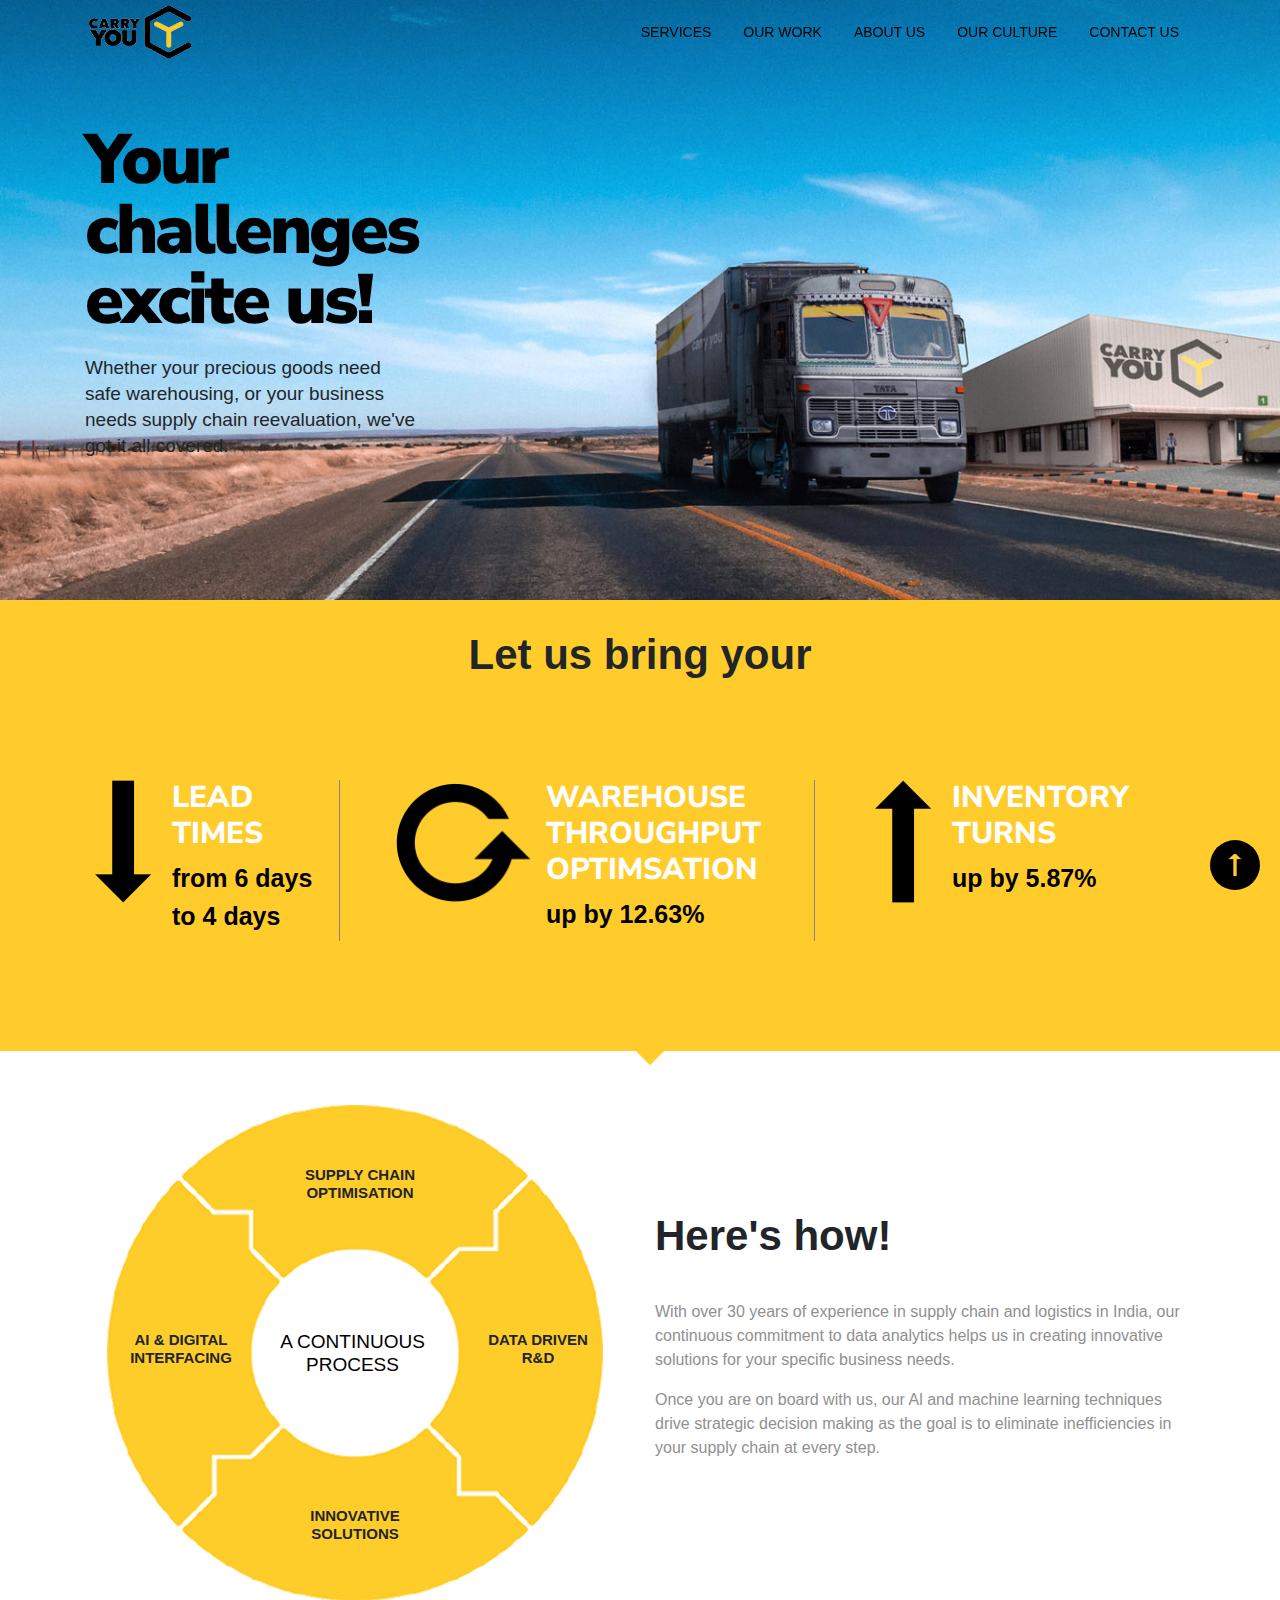
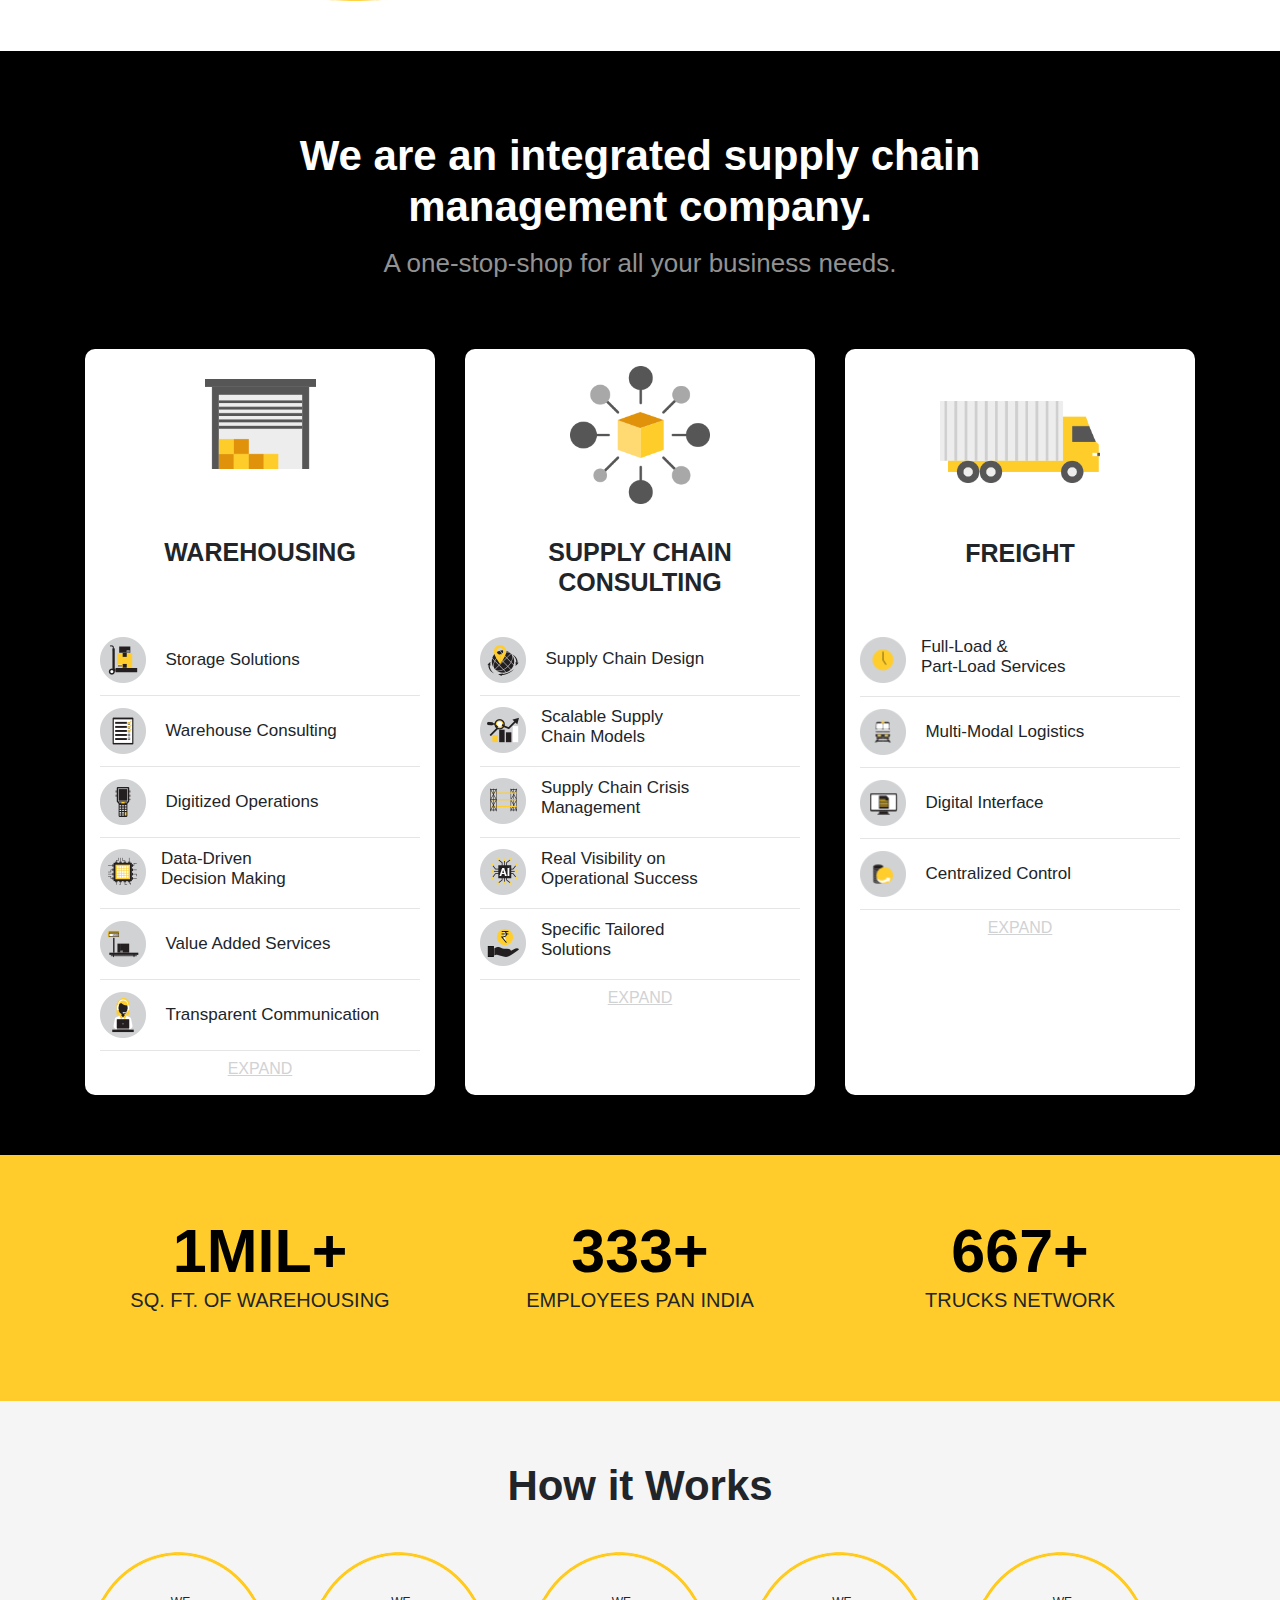
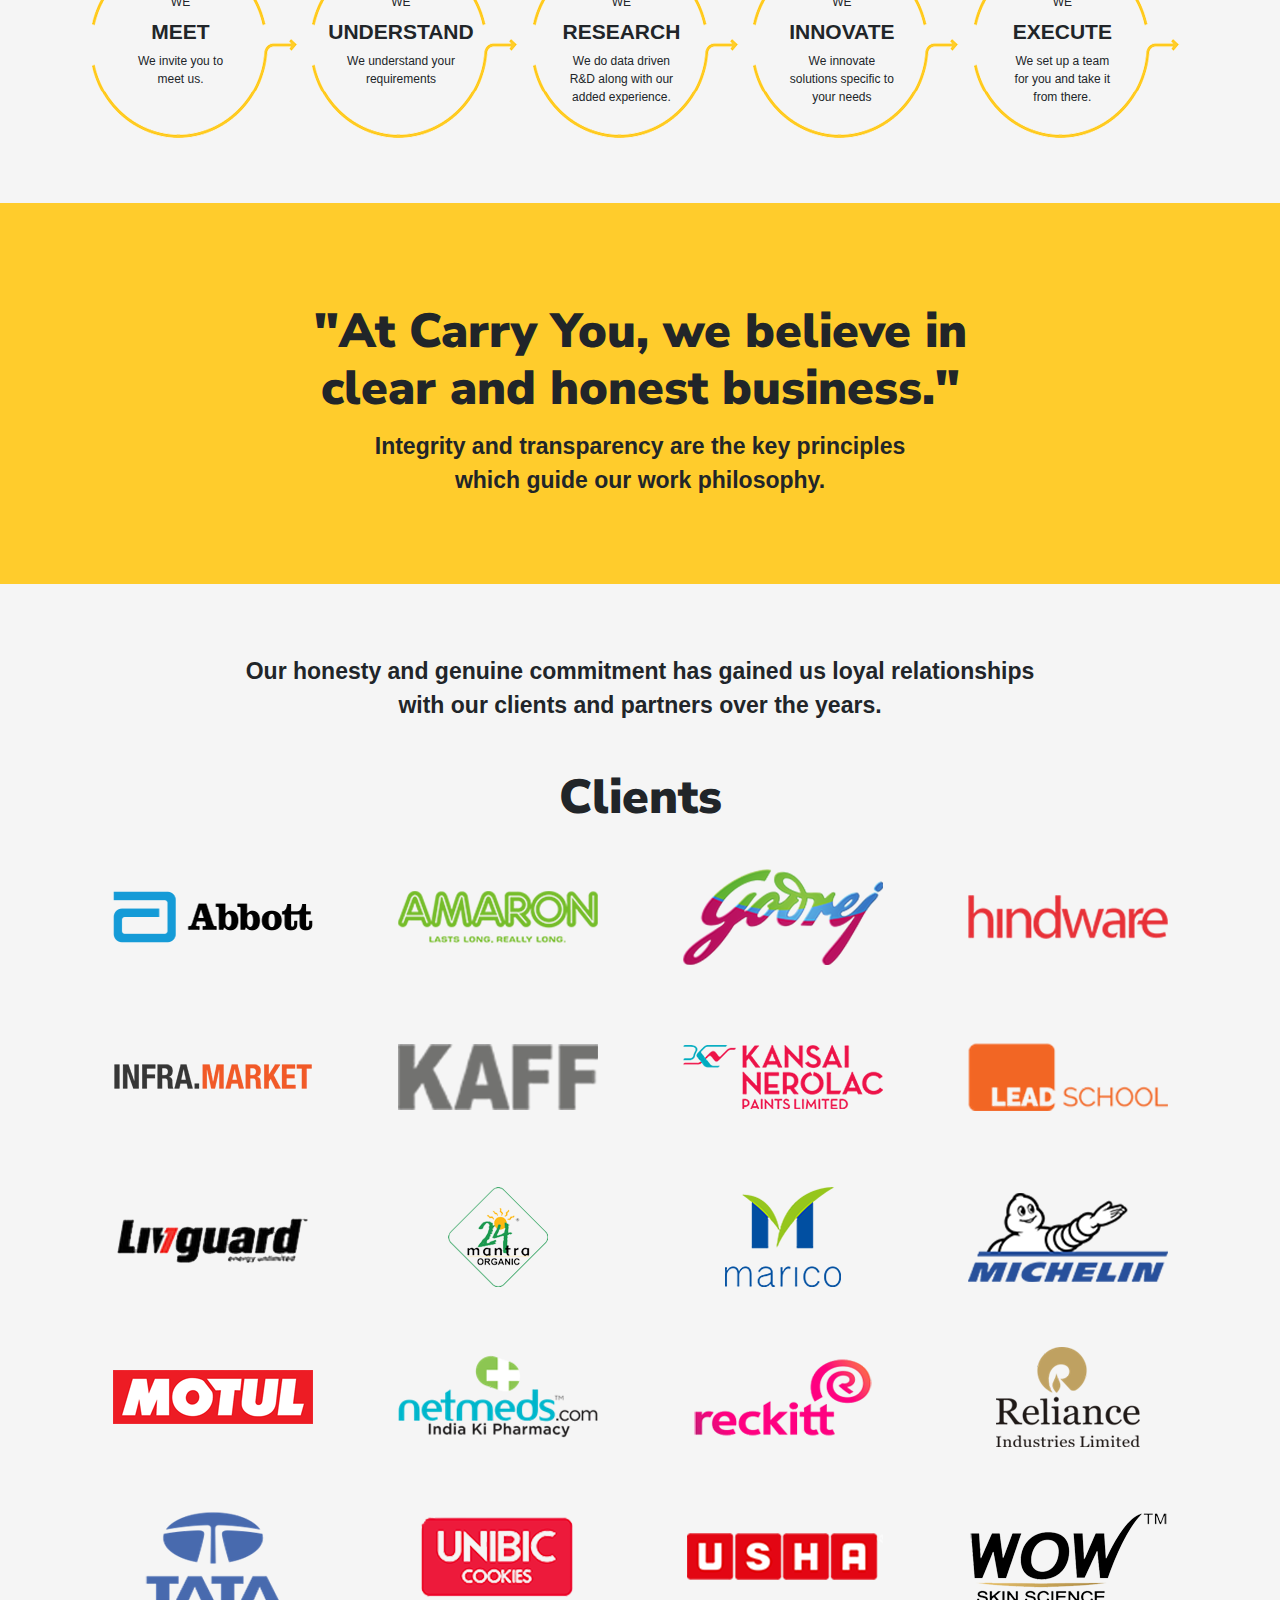
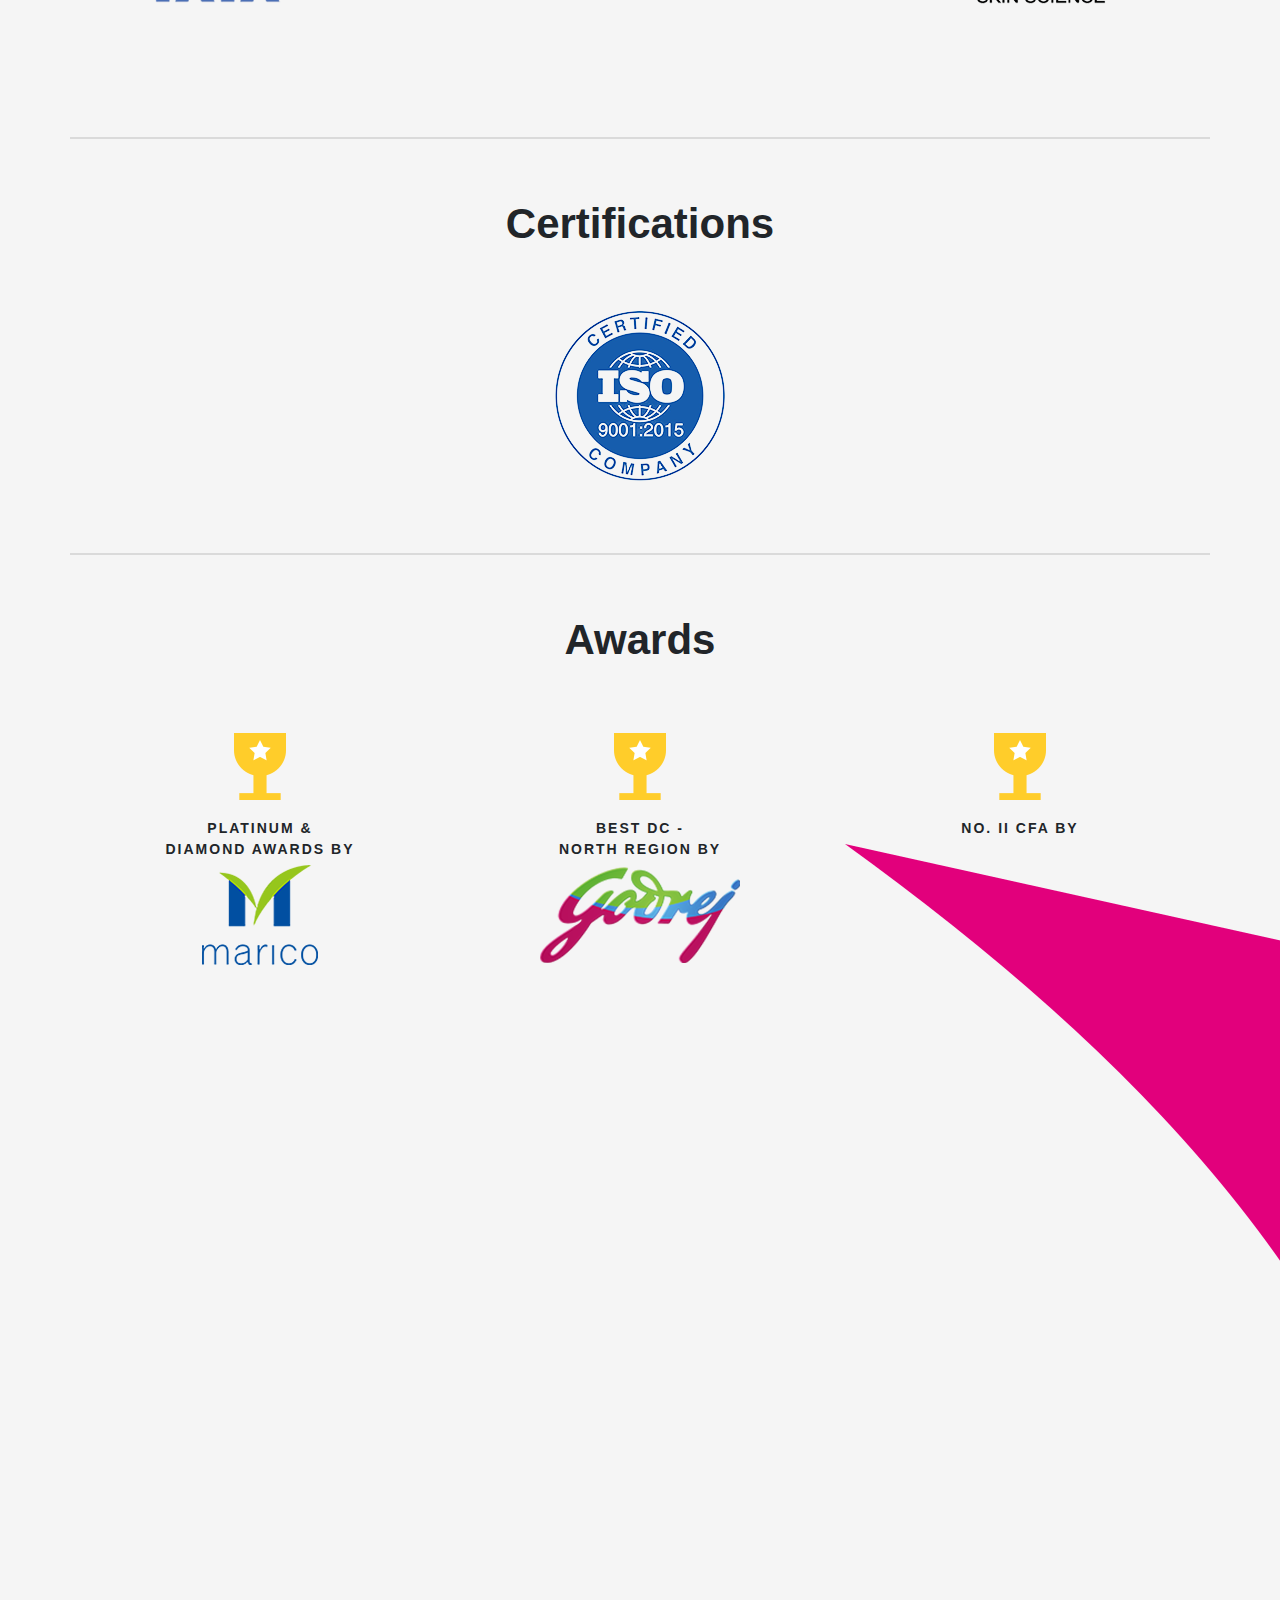
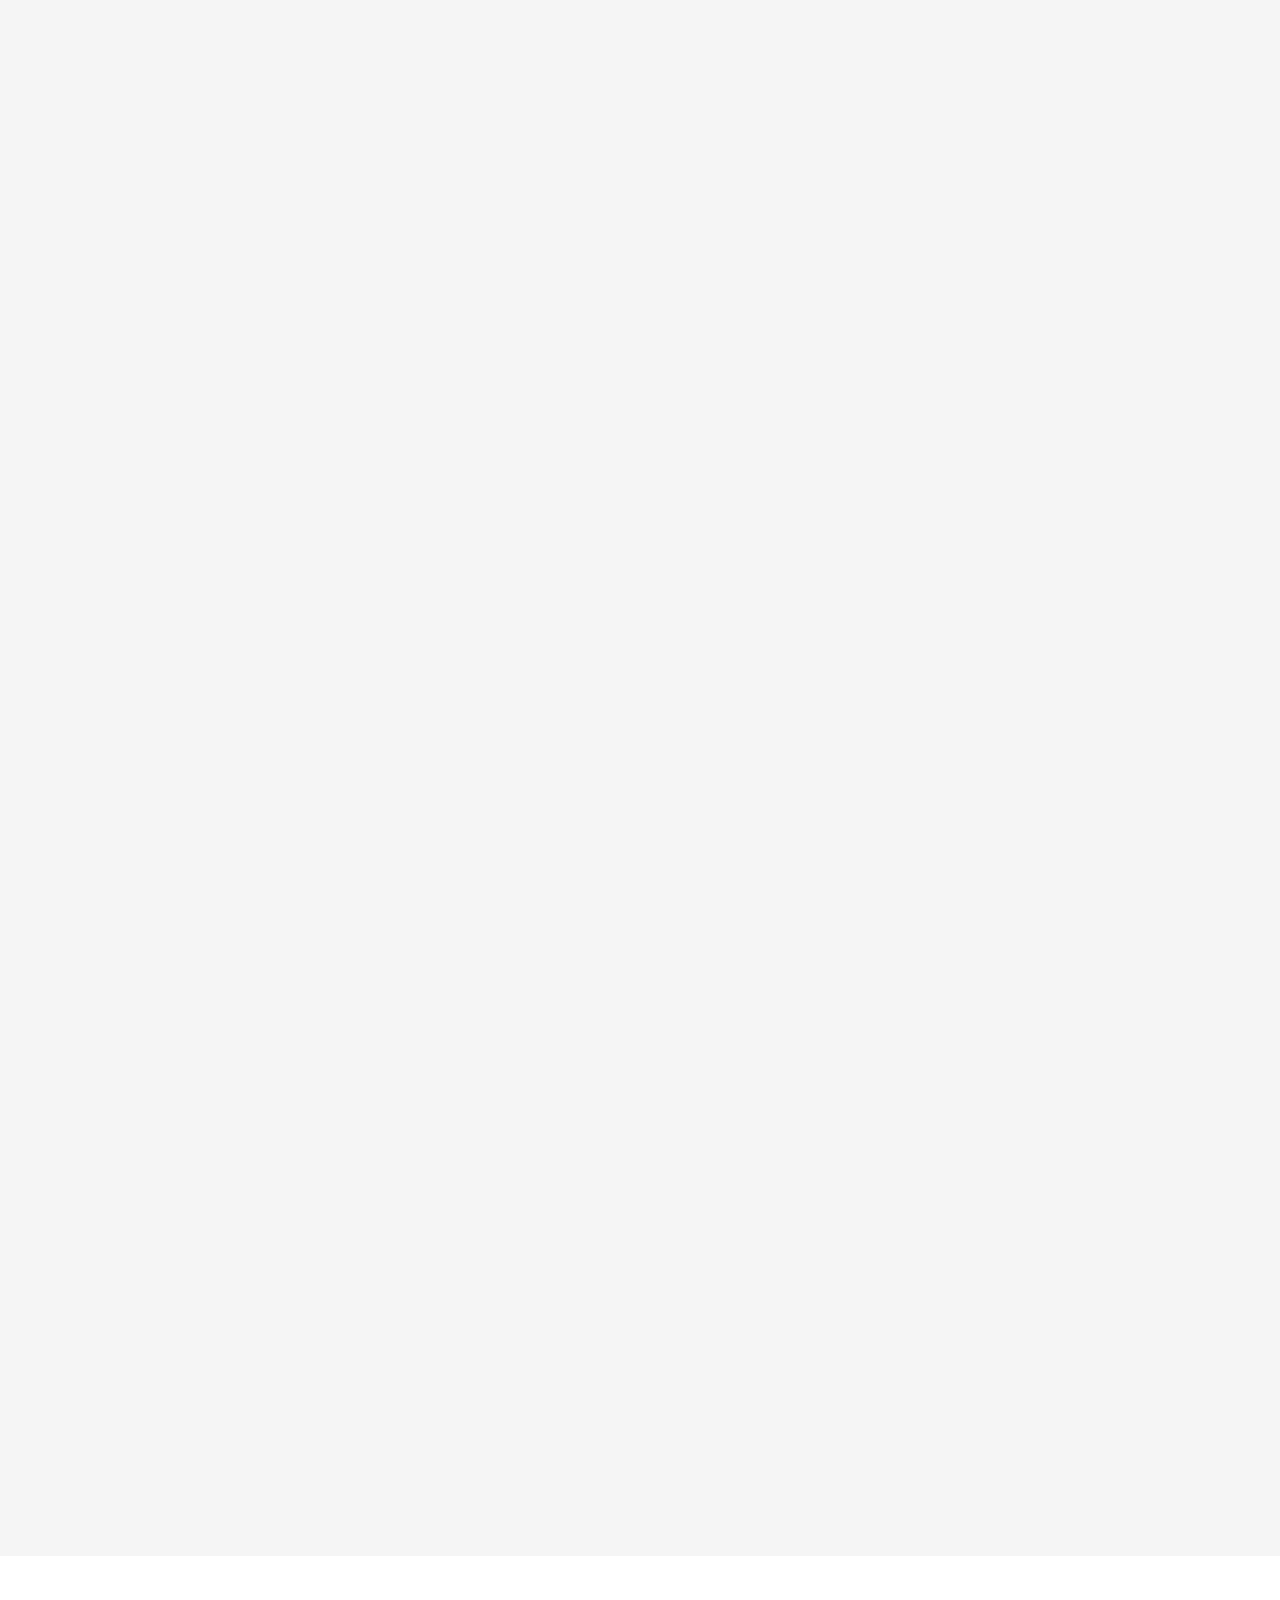
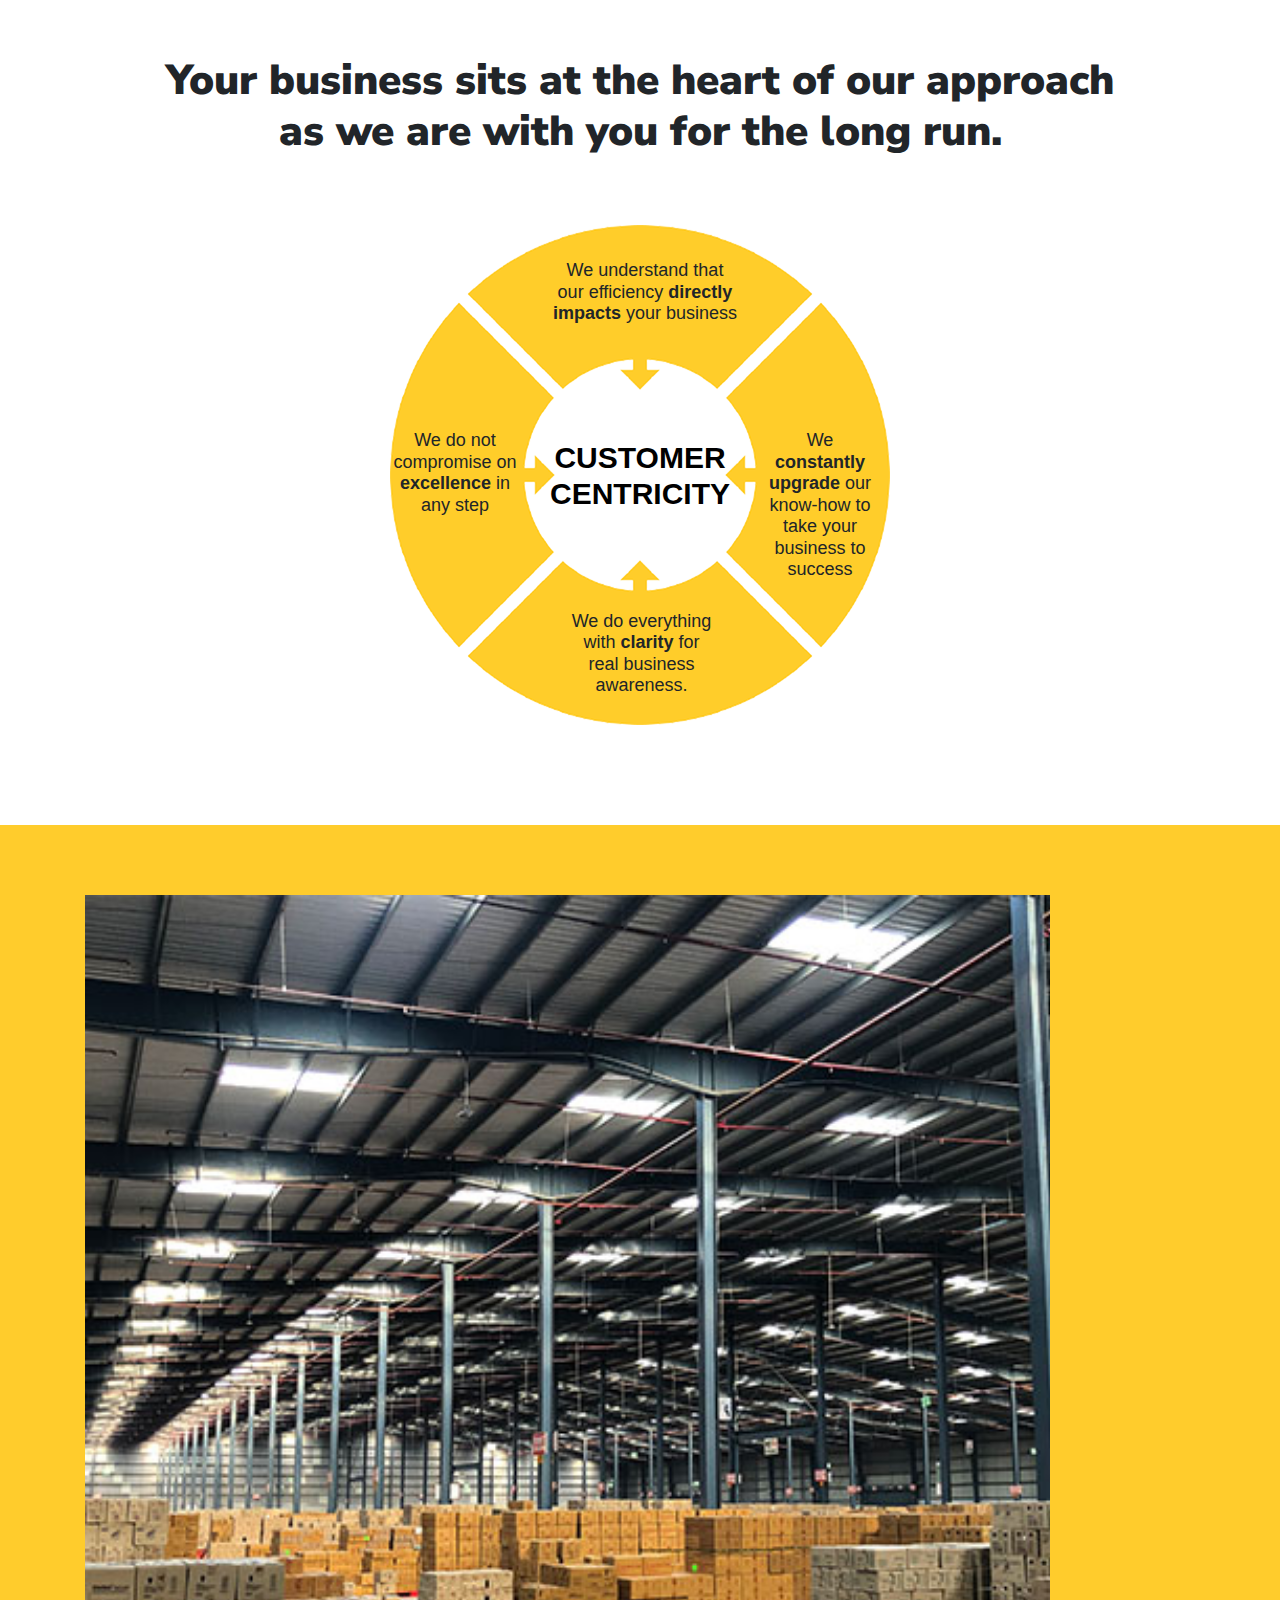
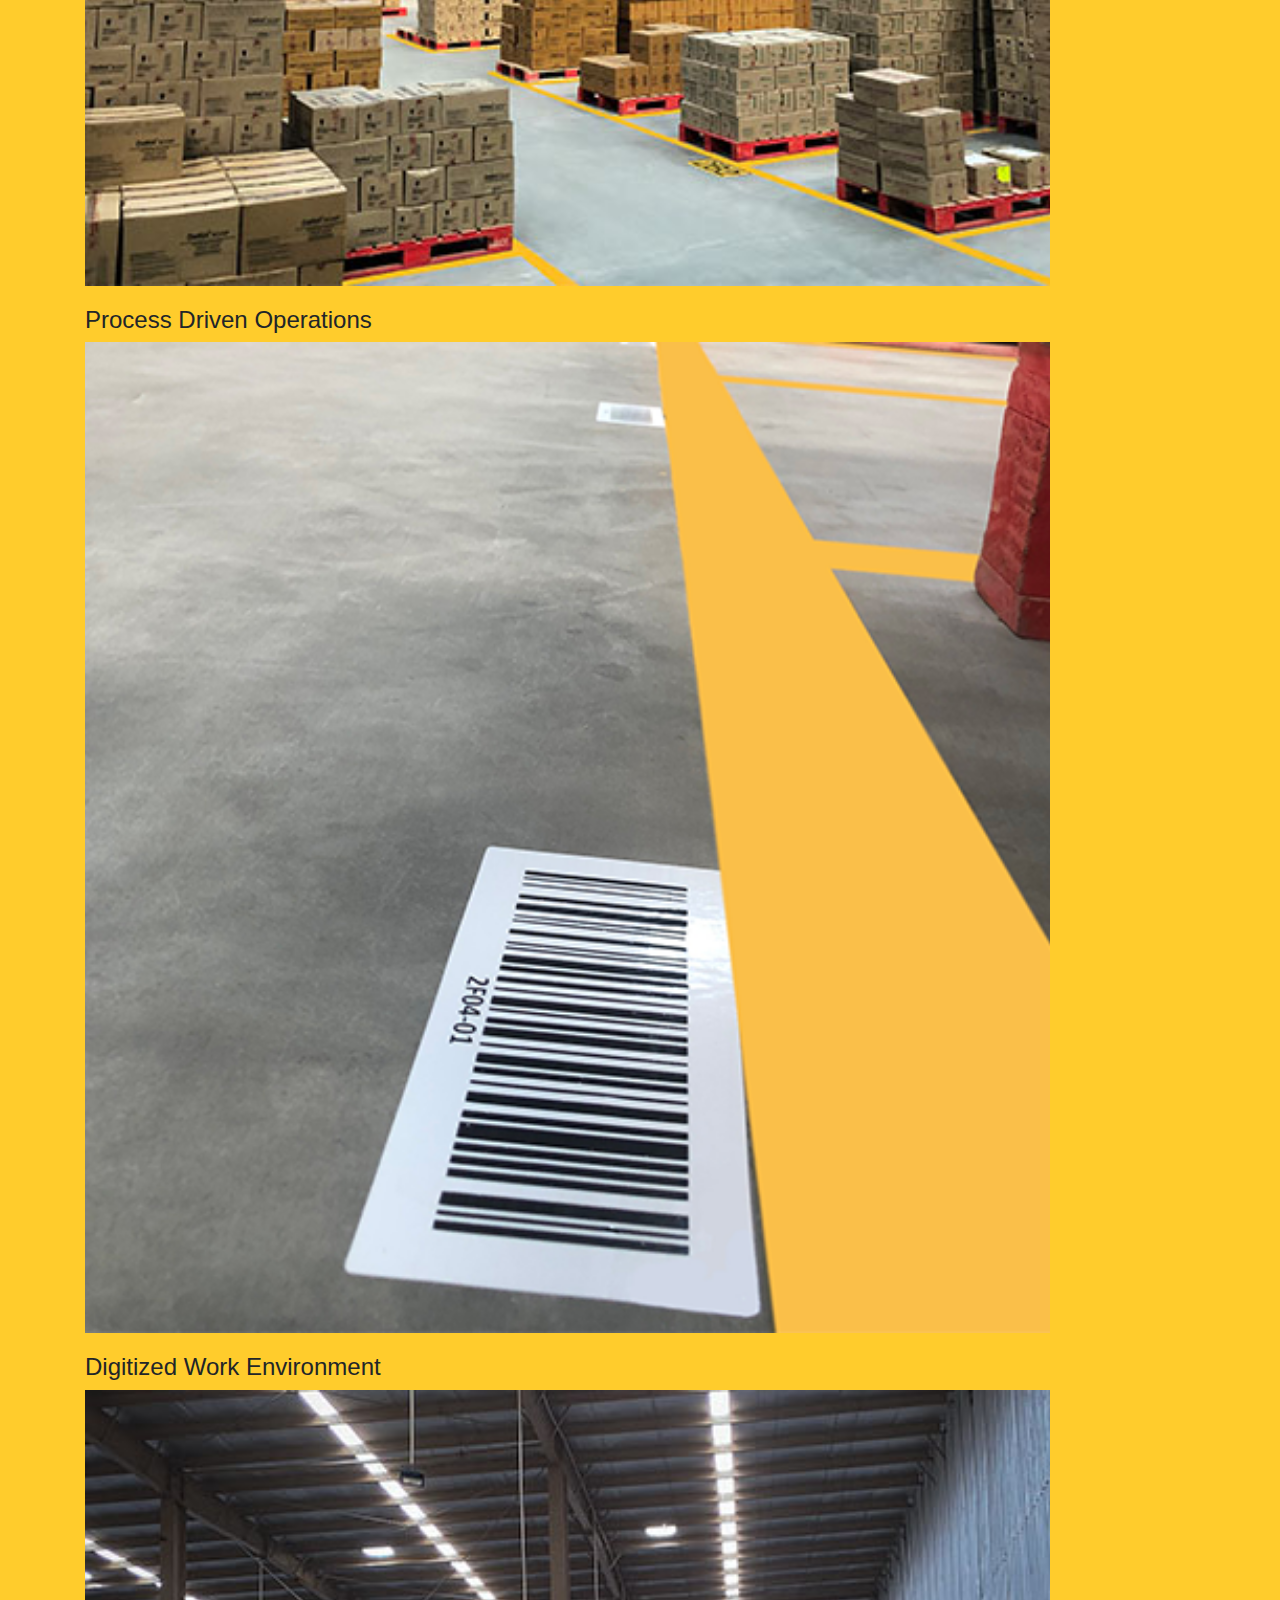
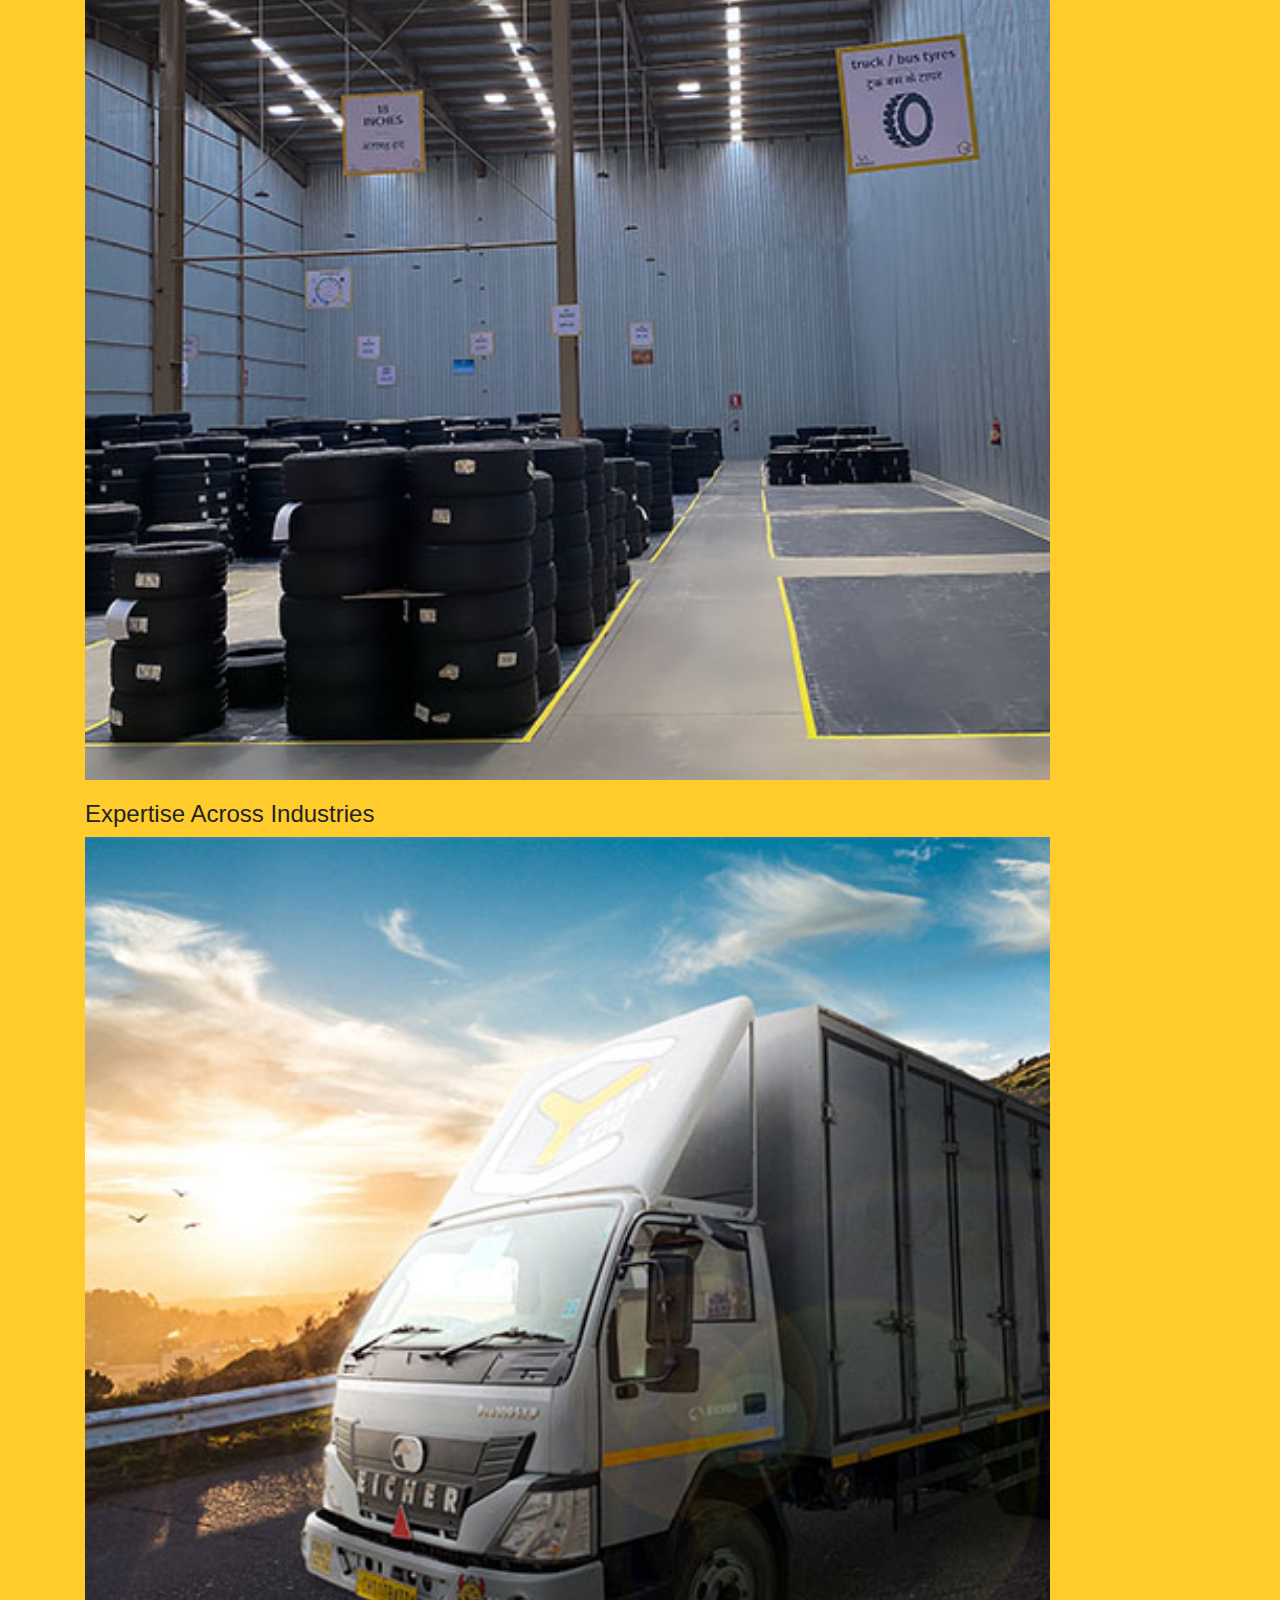
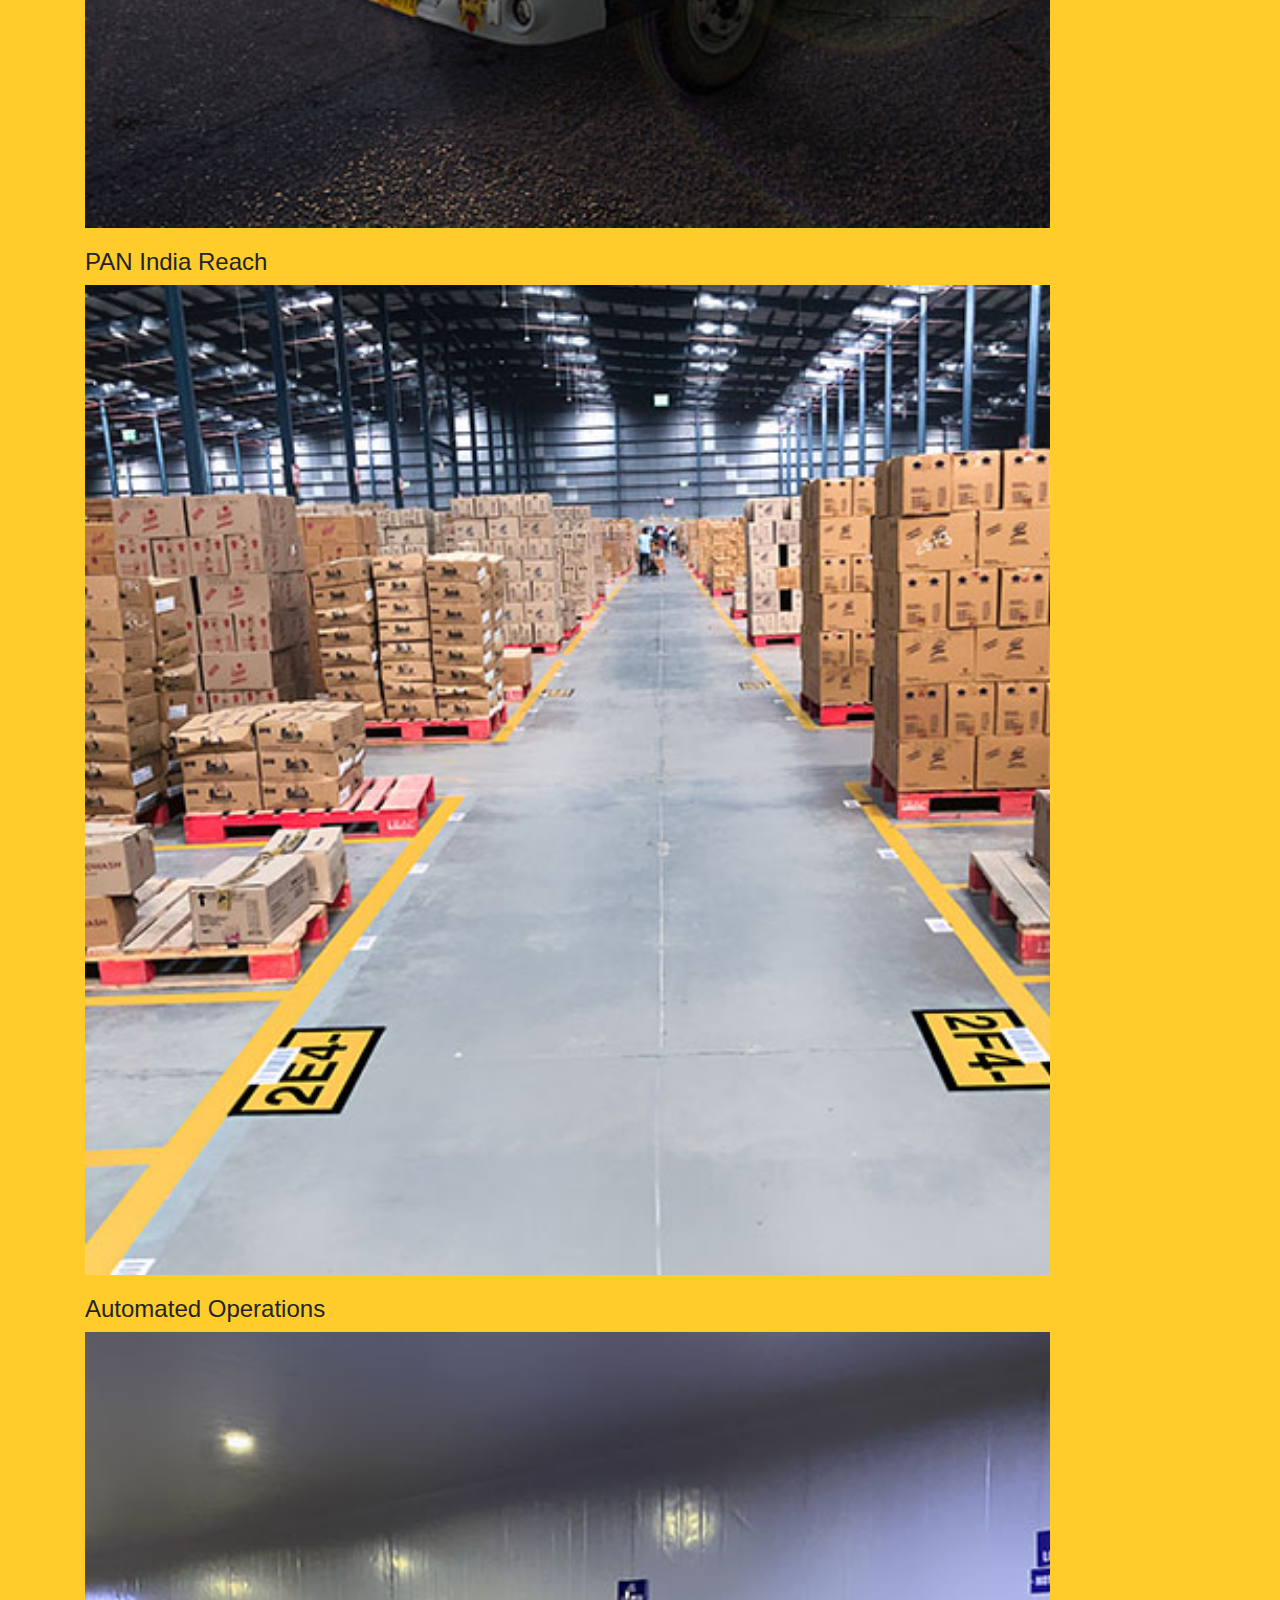
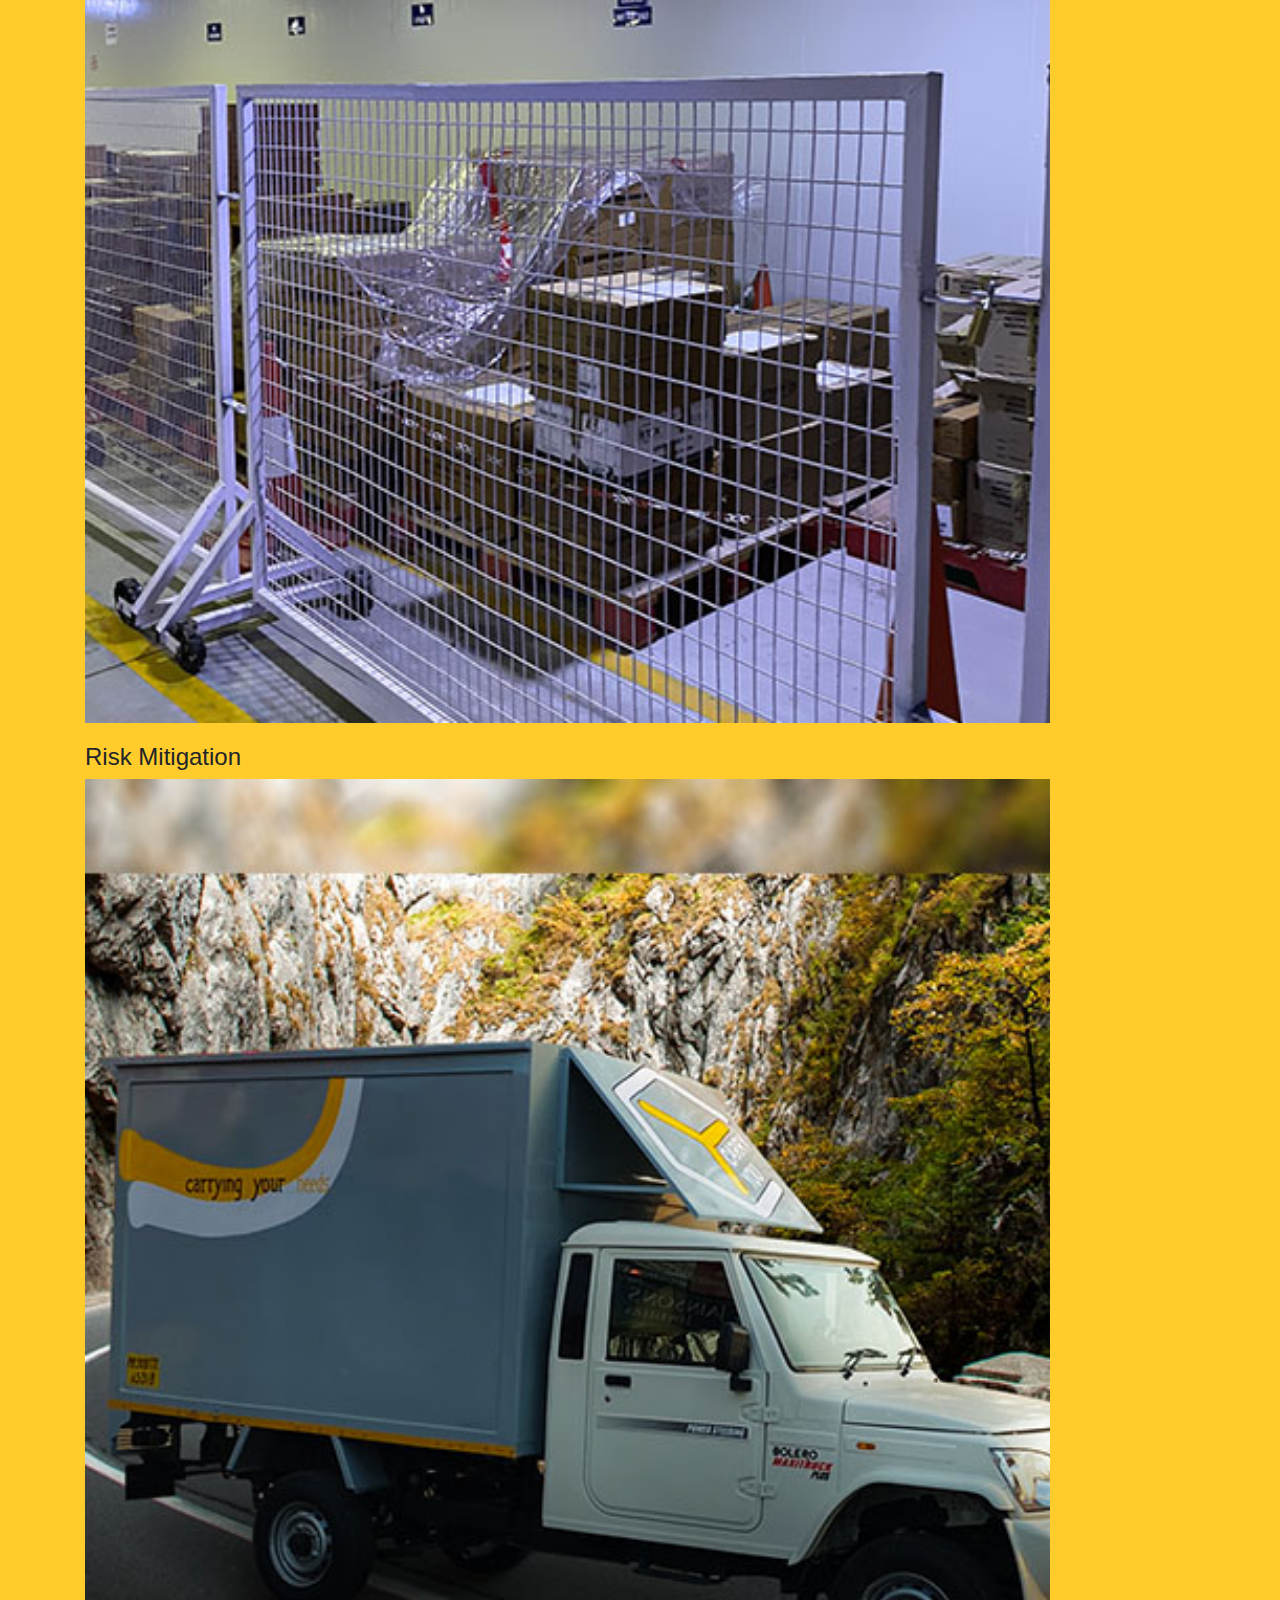
==== commit 5a05f318: "Add files via upload" ====
--- a/index.html
+++ b/index.html
@@ -1,1076 +1,1508 @@
-<!DOCTYPE html>
-<html lang = "en">
-
-<!-- Mirrored from intopdigital.com/ by HTTrack Website Copier/3.x [XR&CO'2014], Sat, 12 Oct 2024 12:47:30 GMT -->
+<!doctype html>
+<html class="no-js" lang="en">
+
+<!-- Mirrored from www.carryyou.com/ by HTTrack Website Copier/3.x [XR&CO'2014], Thu, 25 Jul 2024 10:10:08 GMT -->
 <!-- Added by HTTrack --><meta http-equiv="content-type" content="text/html;charset=UTF-8" /><!-- /Added by HTTrack -->
 <head>
-	<meta charset="utf-8">
-	<title>Intop Digital web development services</title>
-	<meta name="description" content="Intop Digital provide a comprehensive list of digital marketing and web development services.">
-  	<meta name="viewport" content="width=device-width, initial-scale=1">
-  	<meta name="keywords" content="websites,seo,marketing,applications,website">
-  	<link rel="shortcut icon" type="image/x-icon" href="assets/img/intop-logo.png">
-<link rel="stylesheet" href="../cdnjs.cloudflare.com/ajax/libs/font-awesome/4.7.0/css/font-awesome.min.css">
-  	<link rel="stylesheet" href="../cdn.jsdelivr.net/npm/bootstrap%404.0.0/dist/css/bootstrap.min.css" integrity="sha384-Gn5384xqQ1aoWXA+058RXPxPg6fy4IWvTNh0E263XmFcJlSAwiGgFAW/dAiS6JXm" crossorigin="anonymous">
-	<link rel="stylesheet" type="text/css" href="assets/style.css">
-
-<link rel="stylesheet" href="../cdnjs.cloudflare.com/ajax/libs/font-awesome/4.7.0/css/font-awesome.min.css">
-
-<link rel="stylesheet" href="../cdnjs.cloudflare.com/ajax/libs/slick-carousel/1.8.1/slick.css" />
-<link rel="stylesheet" href="../cdnjs.cloudflare.com/ajax/libs/slick-carousel/1.8.1/slick-theme.min.css"  />
-
-
-<link href="../unpkg.com/aos%402.3.1/dist/aos.css" rel="stylesheet">
+    <meta charset="utf-8">
+    <meta http-equiv="x-ua-compatible" content="ie=edge">
+    <title>Home|| Carry You</title>
+    <meta name="description" content="">
+    <meta name="viewport" content="width=device-width, initial-scale=1, shrink-to-fit=no">
+    <!-- Favicon -->
+    <link rel="shortcut icon" type="image/x-icon" href="assets/images/carry-icon.png">
+    <!-- css -->
+    <link rel="stylesheet" type="text/css" href="assets/css/style.css">
+    <link rel="stylesheet" type="text/css" href="assets/css/bootstrap.min.css">
+    <link rel="stylesheet" href="../cdnjs.cloudflare.com/ajax/libs/lightbox2/2.8.2/css/lightbox.min.css">
+    <!-- font -->
+	<link rel="preconnect" href="https://fonts.gstatic.com/">
+	<link href="https://fonts.googleapis.com/css2?family=Nunito+Sans:wght@400;800&amp;display=swap" rel="stylesheet">
+
+<link rel="preconnect" href="https://fonts.gstatic.com/">
+<link href="https://fonts.googleapis.com/css2?family=Nunito+Sans:ital,wght@0,700;1,200;1,400&amp;display=swap" rel="stylesheet">
+
+<link rel="preconnect" href="https://fonts.gstatic.com/">
+<link href="https://fonts.googleapis.com/css2?family=Nunito+Sans:wght@900&amp;display=swap" rel="stylesheet">
+
+<!--<link rel="stylesheet" href="https://cdnjs.cloudflare.com/ajax/libs/slick-carousel/1.8.1/slick-theme.min.css" integrity="sha512-17EgCFERpgZKcm0j0fEq1YCJuyAWdz9KUtv1EjVuaOz8pDnh/0nZxmU6BBXwaaxqoi9PQXnRWqlcDB027hgv9A==" crossorigin="anonymous" />
+<link rel="stylesheet" href="https://cdnjs.cloudflare.com/ajax/libs/slick-carousel/1.8.1/slick.min.css" integrity="sha512-yHknP1/AwR+yx26cB1y0cjvQUMvEa2PFzt1c9LlS4pRQ5NOTZFWbhBig+X9G9eYW/8m0/4OXNx8pxJ6z57x0dw==" crossorigin="anonymous" />-->
+
+<link href="../owlcarousel2.github.io/OwlCarousel2/assets/owlcarousel/assets/owl.theme.default.min.css" rel="stylesheet"/>
+<link href="../owlcarousel2.github.io/OwlCarousel2/assets/owlcarousel/assets/owl.carousel.min.css" rel="stylesheet"/>
+
 
 </head>
 <body>
 
-<div class="top-header">
-    <div class="container">
-        <ul>
-            <li class="hide-phone"><a href="tel:+919711992114"><i class="fa fa-phone"></i> +91-9711992114</a></li>
-            <li class="hide-phone"><a href="tel:+14373619795"><i class="fa fa-phone"></i> +143736197954</a></li>
-            <li><a href="mailto:info@intopdigital.com"><i class="fa fa-envelope"></i> info@intopdigital.com</a></li>
-        
-        </ul>
-    </div>
+<section class="header fixed-top" id="banner">
+	<div class="container">
+		<nav class="navbar navbar-expand-lg navbar-light">
+		  <a class="navbar-brand" href="#home">
+		  	<img src="assets/images/logo-carry-you.png">
+		  </a>
+		  
+		  
+
+		  
+		  <div class="phone-menu destop-hidden-view phone-show-view phone-show-view1">
+		      <input type="checkbox" id="openSidebarMenu">
+                <label for="openSidebarMenu" class="sidebarIconToggle">
+                    <div class="spinner top"></div>
+                    <div class="spinner middle"></div>
+                    <div class="spinner bottom"></div>
+                </label>
+                <div id="sidebarMenu">
+                    <ul class="menu">
+                        <li class="nav-item active"><a class="nav-link" href="#services">Services</a></li>
+            		      <li class="nav-item"><a class="nav-link" href="#work">Our Work</a></li>
+            		      <li class="nav-item"><a class="nav-link" href="#about">About Us</a></li>
+            		      <li class="nav-item"><a class="nav-link" href="#culture">Our Culture</a></li>
+            		      <li class="nav-item"><a class="nav-link" href="#contact">Contact Us</a></li>
+                    </ul>
+                </div>
+		  </div>
+		  <!--<button class="navbar-toggler" type="button" data-toggle="collapse" data-target="#navbarSupportedContent" aria-controls="navbarSupportedContent" aria-expanded="false" aria-label="Toggle navigation">
+		    <span class="navbar-toggler-icon toggler-img-closed"></span>
+		   
+		  </button>-->
+
+		  <div class="collapse navbar-collapse" id="navbarSupportedContent">
+		    <ul class="navbar-nav ml-auto">
+		      <li class="nav-item active"><a class="nav-link" href="#services">Services</a></li>
+		      <li class="nav-item"><a class="nav-link" href="#work">Our Work</a></li>
+		      <li class="nav-item"><a class="nav-link" href="#about">About Us</a></li>
+		      <li class="nav-item"><a class="nav-link" href="#culture">Our Culture</a></li>
+		      <li class="nav-item"><a class="nav-link" href="#contact">Contact Us</a></li>
+		    </ul>
+		  </div>
+		</nav>
+	</div>
+</section>
+
+<a href="#" id="home"></a>
+<section class="main-banner">
+	<div class="container">
+		<div class="row">
+			<div class="col-lg-5 col-md-6 col-xs-12">
+				<div class="main-header">
+					<h1>Your <br> challenges <br> excite us!</h1>
+					<p>Whether your precious goods need </br> safe 
+					warehousing, or your business </br>
+					needs supply chain reevaluation, we've </br>
+					got it all covered.</p>
+				</div>
+			</div>
+		</div>
+		
+	</div>
+</section>
+<section class="let-us-bring-your pb-30">
+	<div class="container">
+		<div class="main-heading">
+			<h2>Let us bring your</h2>
+		</div>
+		<div class="three-sec">
+			<div class="row">
+				<div class="col-md-3 col-lg-3 col-xs-12">
+					<div class="Shape Shape-border-right">
+						<img src="assets/images/Shape1.png" class="shapw-phone-view">
+						<div class="box">
+							<h3>LEAD <br>TIMES</h3>
+							<p>from <b>6</b> days<br> to <b>4</b> days</p>
+						</div>
+					</div>
+				</div>
+				<div class="col-md-5 col-lg-5 col-xs-12">
+					<div class="Shape Shape-border-right img-second-box three-text-middle">
+						<img src="assets/images/Shape02.png">
+						<div class="box ">
+							<h3>WAREHOUSE THROUGHPUT OPTIMSATION</h3> 
+							<p>up by <b>12.63%</b></p>
+						</div>
+					</div>
+				</div>
+				<div class="col-md-4 col-lg-4 col-xs-12">
+					<div class="Shape third-box-sec">
+						<img src="assets/images/Shape3.png" class="phone-hidden-view">
+						<img src="assets/images/Shape03.png" class="destop-hidden-view phone-show-view last-img-phone">
+						<div class="box">
+							<h3>INVENTORY <br> TURNS</h3> 
+							<p>up by <b>5.87%</b></p>
+						</div>
+					</div>
+				</div>
+			</div>
+		</div>
+	</div>
+</section>
+
+<section class="hereshowsec">
+	<div class="container">
+		<div class="row">
+			<div class="col-lg-6 col-md-12 col-xs-12 text-center phone-hidden-view">
+
+				<div class="cricle-heres">
+					<div class="cricle-heres-1 cricle-heres-1-top">
+						<h2>SUPPLY CHAIN OPTIMISATION</h2>
+					</div>
+
+					<div class="cricle-heres-1 cricle-heres-1-middile">
+						<h2>A Continuous Process</h2>
+					</div>
+
+					<div class="cricle-heres-1 cricle-heres-1-bottom">
+						<h2>INNOVATIVE SOLUTIONS</h2>
+					</div>
+
+					<div class="cricle-heres-1 cricle-heres-1-left">
+						<h2>AI & DIGITAL INTERFACING</h2>
+					</div>
+					<div class="cricle-heres-1 cricle-heres-1-right">
+						<h2>DATA DRIVEN R&D</h2>
+					</div>
+				</div>
+
+
+			</div>
+			<div class="col-lg-6 col-md-12 col-xs-12 padding-top-respon ">
+				<div class="main-heading">
+					<h2 class="text-left">Here's how!</h2>
+				</div>
+				<p style="color: #909090;line-height: 24px;">With over 30 years of experience in supply chain
+                    and logistics in India, our continuous commitment
+                    to data analytics helps us in creating innovative
+                    solutions for your specific business needs.</p>
+                    <p style="color: #909090;line-height: 24px;">Once you are on board with us, our Al and machine
+                        learning techniques drive strategic decision making
+                        as the goal is to eliminate inefficiencies in your
+                        supply chain at every step.</p>
+				<!--<p>With over 30 years of experience in supply chain <br> and logistics in India, our continuous commitment</br> to data analytics helps us in creating innovative </br> solutions for your specific business needs.</p>
+				<p>Once you are on board with us, our Al and machine</br> learning techniques drive strategic decision making</br> as the goal is to eliminate inefficiencies in your </br> supply chain at every step.</p>-->
+			</div>
+			
+			
+			
+			
+				<div class="col-lg-6 col-md-6 col-xs-12 text-center destop-hidden-view phone-show-view">
+
+				<div class="cricle-heres">
+					<div class="cricle-heres-1 cricle-heres-1-top">
+						<h2>SUPPLY CHAIN OPTIMISATION</h2>
+					</div>
+
+					<div class="cricle-heres-1 cricle-heres-1-middile">
+						<h2>A Continuous Process</h2>
+					</div>
+
+					<div class="cricle-heres-1 cricle-heres-1-bottom">
+						<h2>INNOVATIVE SOLUTIONS</h2>
+					</div>
+
+					<div class="cricle-heres-1 cricle-heres-1-left">
+						<h2>AI & DIGITAL INTERFACING</h2>
+					</div>
+					<div class="cricle-heres-1 cricle-heres-1-right">
+						<h2>DATA DRIVEN R&D</h2>
+					</div>
+				</div>
+
+
+			</div>
+			
+		</div>
+	</div>
+</section>
+
+
+
+
+
+<section class="p-t-b-50 bg-black services-text-area-seet" id="services">
+	<div class="container">
+		<div class="row">
+			<div class="col-12">
+				<div class="main-heading">
+					<h2 style="color: #fff;">We are an integrated supply chain </br> management company.</h2>
+				</div>
+				<p>A one-stop-shop for all your business needs.</p>
+			</div>
+		</div>
+	</div>
+</section>
+
+<section class="three-box-sec bg-black hidesec services-modal4">
+	<div class="container">
+		<div class="row"> 
+			<div class="col-md-12 col-lg-4 col-sm-12 col-xs-12">
+				<div class="three-box-size">
+					<div class="big-img fixed-heading-size-1">
+						<img class="fixed-img-size-1" src="assets/images/1.png">
+						<h3>WAREHOUSING</h3>
+					</div>
+					
+					<div class="b-box">
+						<img src="assets/images/4.png">
+						<h4>Storage Solutions</h4>
+					</div>
+					<div class="b-box">
+						<img src="assets/images/5.png">
+						<h4>Warehouse Consulting</h4>
+					</div>
+					<div class="b-box">
+						<img src="assets/images/6.png">
+						<h4>Digitized Operations</h4>
+					</div>
+					<div class="b-box b-box2">
+						<img src="assets/images/7.png">
+						<h4>Data-Driven<br> Decision Making</h4>
+					</div>
+					<div class="b-box">
+						<img src="assets/images/8.png">
+						<h4>Value Added Services</h4>
+					</div>
+					<div class="b-box">
+						<img src="assets/images/9.png">
+						<h4>Transparent Communication</h4>
+					</div>
+					<div class="btn-expand text-center">
+						<button class="btn btn2 ">
+						    Expand
+						 </button>
+					</div>
+				</div>
+			</div>
+
+			<div class="col-md-12 col-lg-4 col-sm-12 col-xs-12">
+				<div class="three-box-size">
+					<div class="big-img fixed-heading-size-2">
+						<img class="fixed-img-size-2" src="assets/images/2.png">
+						<h3>SUPPLY CHAIN<br> CONSULTING</h3>
+					</div>
+					
+					<div class="b-box">
+						<img src="assets/images/10.png">
+						<h4>Supply Chain Design</h4>
+					</div>
+					<div class="b-box b-box2">
+						<img src="assets/images/11.png">
+						<h4>Scalable Supply<br> Chain Models</h4>
+					</div>
+					<div class="b-box b-box2">
+						<img src="assets/images/12.png">
+						<h4>Supply Chain Crisis<br> Management</h4>
+					</div>
+					<div class="b-box b-box2">
+						<img src="assets/images/13.png">
+						<h4>Real Visibility on<br> Operational Success</h4>
+					</div>
+					<div class="b-box b-box2">
+						<img src="assets/images/34.png">
+						<h4>Specific Tailored<br> Solutions</h4>
+					</div>
+					<div class="btn-expand text-center">
+						<button class="btn btn2 ">
+						    Expand
+						  </button>
+					</div>
+				</div>
+			</div>
+
+			<div class="col-md-12 col-lg-4 col-sm-12 col-xs-12">
+				<div class="three-box-size">
+					<div class="big-img fixed-heading-size-3">
+						<img class="fixed-img-size-3" src="assets/images/3.png">
+						<h3>FREIGHT</h3>
+					</div>
+					
+					<div class="b-box b-box2">
+						<img src="assets/images/14.png">
+						<h4>Full-Load &<br> Part-Load Services</h4>
+					</div>
+					<div class="b-box">
+						<img src="assets/images/15.png">
+						<h4>Multi-Modal Logistics</h4>
+					</div>
+					<div class="b-box">
+						<img src="assets/images/16.png">
+						<h4>Digital Interface</h4>
+					</div>
+					<div class="b-box">
+						<img src="assets/images/17.png">
+						<h4>Centralized Control</h4>
+					</div>
+					<div class="btn-expand text-center">
+						<button class="btn btn2 ">
+						    Expand
+						  </button>
+					</div>
+				</div>
+			</div>
+
+		</div>
+	</div>
+</section>
+
+
+<div class="services-modal bg-black hidesec4"  style="display: none;">
+	<div class="container">
+		<div class="row">
+			<div class="col-md-12 phone-hidden-view">
+			    <div class="tab" role="tabpanel">
+			 
+			        <ul class="nav nav-tabs" role="tablist">
+			            
+<li role="presentation" class="active activeReplace">
+	<button class="border-right-22" href="#Section1" aria-controls="home" role="tab" data-toggle="tab">WAREHOUSING</button>
+</li>
+<li role="presentation " class="activeReplace">
+<button class="border-right-22" href="#Section2" aria-controls="profile" role="tab" data-toggle="tab">SUPPLY CHAIN CONSULTING</button>
+</li>
+<li role="presentation" class="activeReplace">
+<button href="#Section3" aria-controls="messages" role="tab" data-toggle="tab">FREIGHT</button>
+</li>
+			        </ul>
+			      
+			        <div class="tab-content tabs ">
+
+			            <div role="tabpanel" class="tab-pane fade in active" id="Section1">
+			                <div class="row">
+			            		<div class="col-lg-6 col-sm-6 col-md-6 col-xs-12 main-img">
+			            			<img src="assets/images/22.png">
+			            		</div>
+			            		<div class="col-lg-3 col-sm-3 col-md-3 col-xs-12">
+			            			<div class="b-box">
+										<img src="assets/images/4.png">
+										<h4>Storage Solution:</h4>
+										<p>1. Contract Warehousing (Retail & Feeder)</p>
+										<p>2. On-demand storage solutions</p>
+										<p>3. Cold Chain Warehousing </p>
+									</div>
+									<div class="b-box">
+										<img src="assets/images/5.png">
+										<h4>Warehouse Consulting:</h4>
+										<p>1. Location determination</p>
+										<p>2. Racking efficiency calculations</p>
+										<p>3. Facility design </p>
+										<p>4. Equipment and infrastructural planning</p>
+										<p>5. Current facility auditing</p>
+										<p>6. Legal licenses and setup formalities</p>
+									</div>
+									<div class="b-box">
+										<img src="assets/images/6.png">
+										<h4>Digitized Operations:</h4>
+										<p>1. App-based WMS operations</p>
+										<p>2. RFID and Barcoding</p>
+										<p>3. Real-time visibility</p>
+									</div>
+			            		</div>
+			            		<div class="col-lg-3 col-sm-3 col-md-3 col-xs-12">
+			            			<div class="b-box">
+										<img src="assets/images/7.png">
+										<h4>Data-Driven Decision Making:</h4>
+										<p>1. Analytics for key decisions </p>
+										<p>2. Improve efficiency at ground level</p>
+									</div>
+									<div class="b-box">
+										<img src="assets/images/8.png">
+										<h4>Value Added Services:</h4>
+										<p>1. Vast range of value-added services designed to fit your requirements</p>
+										<p>2. Setting up a QA team, repacking, kitting, labeling, repair team. etc.</p>
+									</div>
+									<div class="b-box">
+										<img src="assets/images/9.png">
+										<h4>Transparent Communication:</h4>
+										<p>1. Automatic reporting formats </p>
+										<p>2. Clear cut interaction</p>
+										<p>3. ransparent communication channels </p>
+									</div>
+			            		</div>
+			            	</div>
+			            </div>
+			            <div role="tabpanel" class="tab-pane fade" id="Section2">
+			                <div class="row">
+			            		<div class="col-lg-6 col-sm-6 col-md-6 col-xs-12 main-img">
+			            			<img src="assets/images/29.png">
+			            		</div>
+			            		<div class="col-lg-3 col-sm-3 col-md-3 col-xs-12">
+			            			<div class="b-box">
+										<img src="assets/images/10.png">
+										<h4>Supply Chain Design:</h4>
+										<p>1.  Network design and optimization to control costs and ensure system robustness to include long-term plans </p>
+										<p>2. Organisational processes and process changes</p>
+										<p>3. SOP design and risk evaluation and mitigation</p>
+										<p>4. Streamlined frameworks</p>
+									</div>
+									<div class="b-box">
+										<img src="assets/images/11.png">
+										<h4>Scalable Supply Chain Models:</h4>
+										<p>1. Self-growing supply chain models </p>
+										<p>2. Easily sustainable frameworks Supply Chain Crisis Management </p>
+										<p>3. Facility design </p>
+										<p>4. Equipment and infrastructural planning</p>
+										<p>5. Current facility auditing</p>
+										<p>6. Legal licenses and setup formalities</p>
+									</div>
+									<div class="b-box">
+										<img src="assets/images/34.png">
+										<h4>Supply Chain Crisis Management:</h4>
+										<p>1. Complete backward integration </p>
+										<p>2. Consultation followed by fulfilment</p>
+										<p>3. Problem solution approach</p>
+									</div>
+			            		</div>
+			            		<div class="col-lg-3 col-sm-3 col-md-3 col-xs-12">
+			            			<div class="b-box">
+										<img src="assets/images/12.png">
+										<h4>Real Visibility on Operational Success:</h4>
+										<p>1. Racking efficiency calculations</p>
+										<p>2. Auditing of supply chain</p>
+										<p>3. KPI's at micro and macro levels</p>
+									</div>
+									<div class="b-box">
+										<img src="assets/images/13.png">
+										<h4>Specific Tailored Solutions:</h4>
+										<p>1. Win-win solutions for situation, region and category specific needs</p>
+										<p>2. Data driven RAD </p>
+										<p>3. AI & Machine learning analysis</p>
+									</div>
+			            		</div>
+			            	</div>
+			            </div>
+			            <div role="tabpanel" class="tab-pane fade" id="Section3">
+			                <div class="row">
+			            		<div class="col-lg-6 col-sm-6 col-md-6 col-xs-12 main-img">
+			            			<img src="assets/images/35.png">
+			            		</div>
+			            		<div class="col-lg-3 col-sm-3 col-md-3 col-xs-12">
+			            			<div class="b-box">
+										<img src="assets/images/14.png">
+										<h4>Full-Load & Part-Load Services:</h4>
+										<p>1. Convenient full truck booking with prompt availability </p>
+										<p>2. Specialization in appointment based bookings (army canteen, modern trade, and more!</p>
+										<p>3. Controlled lead times</p>
+									</div>
+									<div class="b-box">
+										<img src="assets/images/15.png">
+										<h4>Multi-Modal Logistics:</h4>
+										<p>1. A mix of road, rail, air and water</p>
+										<p>2. Transportation network planning for</p>
+										<p>3. Cost efficiency and optimized lead times</p>
+									</div>
+			            		</div>
+			            		<div class="col-lg-3 col-sm-3 col-md-3 col-xs-12">
+			            			<div class="b-box">
+										<img src="assets/images/16.png">
+										<h4>Digital Interface:</h4>
+										<p>1. Best-in-class tracking technology</p>
+										<p>2. Realtime visibility on supplies</p>
+										<p>3. Online portal for shipment history,</p>
+										<p>4. POD Access and more</p>
+										<p>5. Location tracking </p>
+										<p>6. Configuration of auto-alerts</p>
+									</div>
+									<div class="b-box">
+										<img src="assets/images/17.png">
+										<h4>Centralized Control:</h4>
+										<p>1. Cost-effective flat rates with no added variables</p>
+										<p>2. Optimal efficiency </p>
+										<p>3. Milk-run supplies and route clubbing for loss minimisation</p>
+									</div>
+			            		</div>
+			            	</div>
+			            </div>
+			        </div>
+<div class="btn-clossed btn4">
+	<button type="button" class="btn">Close <img src="assets/images/closed-btn.png"></button>
 </div>
 
-<section class="header" id="navbar">
-	<div class="container">
-		<div class="row">
-			<div class="col-md-3 col-lg-3 d-none d-lg-block">
-				<div class="logo">
-					<a href="index-2.html"><img src="assets/img/intop-logo.png" alt=""></a>
-				</div>
-			</div> 
-			<div class="col-md-9 col-lg-9 col-xs-12">
-			    <div class="navigation">
-					<nav class="navbar navbar-expand-lg navbar-light">
-					  <button class="navbar-toggler" type="button" data-toggle="collapse" data-target="#navbarSupportedContent" aria-controls="navbarSupportedContent" aria-expanded="false" aria-label="Toggle navigation">
-					    <span class="navbar-toggler-icon"></span>
-					  </button>
-					  <div class="logo d-lg-none d-block">
-    					<a href="index-2.html"><img src="assets/img/intop-logo.png" alt=""></a>
-    				</div>
-
-					  <div class="collapse navbar-collapse" id="navbarSupportedContent">
-					    <ul class="navbar-nav m-auto">
-					      <li class="nav-item active">
-					        <a class="nav-link" href="index-2.html">Home</a>
-					      </li>
-					      <li class="nav-item">
-					        <a class="nav-link" href="about.html">About Us</a>
-					      </li>
-					      <li class="nav-item">
-					        <a class="nav-link" href="services.html">Services</a>
-					      </li>
-					      <li class="nav-item">
-					        <a class="nav-link" href="portfolio.html">Portfolio</a>
-					      </li>
-					      <li class="nav-item">
-					        <a class="nav-link" href="pricing.html">Pricing</a>
-					      </li>
-					      <li class="nav-item">
-					        <a class="nav-link" href="contact.html">Contact Us</a>
-					      </li>
-					  
-					    </ul>
-					  </div>
-					</nav>
-				</div>
-			</div>
-			
-		</div>
-	</div>
-</section>
-<style>
-  .slick-slide{
-	outline: none !important;
-}
-.slick-slider{
-	user-select: text;
-}
-/*==============================================================
-	CTA style start
-==============================================================*/
-.cta-btn{}
-.cta-btn .cta-link{
-	position: relative;
-	display: inline-block;
-	background: #d2d6ef;
-	color: #081c2d;
-	font-size: 15px;
-	min-width: 220px;
-	text-align: center;
-	letter-spacing: 0.050em;;
-	line-height: 18px;
-	font-weight: 400;
-	padding: 15px 30px;
-	cursor: pointer;
-	text-transform: uppercase;
-
-	-webkit-border-radius: 8px;
-	-moz-border-radius: 8px;
-	border-radius: 8px;
-	-webkit-transition: all 0.3s ease-in-out;
-	-moz-transition: all 0.3s ease-in-out;
-	-o-transition: all 0.3s ease-in-out;
-	transition: all 0.3s ease-in-out;
-}
-.cta-btn .cta-link.cta-block{
-	display: block;
-	width: 100%;
-	text-align: center;
-	padding-left: 10px;
-	padding-right: 10px;
-}
-.cta-btn .cta-link i{
-	margin-right: 5px;
-}
-.cta-btn .cta-link:hover{
-	background: #081c2d;
-	color: #d2d6ef;
-	-webkit-box-shadow: 0px 5px 20px rgba(0, 33, 71, .4);
-	-moz-box-shadow: 0px 5px 20px rgba(0, 33, 71, .4);
-	box-shadow: 0px 5px 20px rgba(0, 33, 71, .4);
-}
-/*==============================================================
-	CTA style end
-==============================================================*/
-/*==============================================================
-	banner Style start
-==============================================================*/
-.banner-wrap{
-	height: auto;
-	position: relative;
-	overflow: hidden;
-}
-.shape{
-	position: absolute;
-	bottom: -10px;
-	left: 0;
-	width: 100%;
-}
-.shape svg{
-	width: 100%;
-}
-.banner-slider{
-	height: 100%;
-}
-.banner-slider > .banner-slide{
-	display: none;
-}
-.banner-slider > .banner-slide:first-child{
-	display: block;
-}
-.slick-initialized .banner-slide{
-	position: relative;
-	height: 900px;
-	padding-bottom: 300px;
-	display:-webkit-flex !important;
-	display:flex !important;
-	-webkit-align-items:center;
-	align-items:center;
-}
-
-.banner-slider .slick-arrow{
-	position: absolute;
-	right: 25px;
-	bottom: 50px;
-	font-size: 0;
-	background: #ffffff;
-	border: 0;
-	width: 50px;
-	height: 50px;
-	z-index: 12;
-	cursor: pointer;
-	border-radius: 100%;
-  box-shadow: 0 0 15px rgba(0,0,0,0.12);
-}
-.banner-slider .slick-arrow:before{
-	font-family: "boxicons";
-	font-size: 30px;
-	text-align: center;
-	line-height: 50px;
-	color: rgba(0,33,71,1);
-}
-.banner-slider .slick-arrow.slick-prev{
-	left: 30px !important;
-}
-.banner-slider .slick-arrow.slick-prev:before{
-	content: "←";
-}
-.banner-slider .slick-arrow.slick-next{
-	right: 25px;
-}
-.banner-slider .slick-arrow.slick-next:before{
-	content: "→";
-}
-.hero-image{
-	position: absolute;
-	left: 0;
-	top: 0;
-	height: 100%;
-	width: 100%;
-	background-size: cover;
-	background-position: center center;
-}
-.banner-wrap .container{
-	position: relative;
-	z-index: 12;
-}
-.hero-overlay{
-	background: #081c2d;
-	position: absolute;
-	left: 0;
-	top: 0;
-	width: 100%;
-	height: 100%;
-	opacity: .5;
-}
-.hero-content{	
-	color: #ffffff;
-	display:none;
-}
-.hero-content p{
-	font-size: 20px;
-	line-height: 32px;
-	max-width: 600px;
-	color: rgba(255,255,255,0.9);
-	letter-spacing: 0.010em;
-}
-.blog-detail-banner .hero-content{
-	max-width: 900px;
-}
-.blog-detail-banner .hero-content h1{
-	font-size: 53px;
-}
-.hero-content h3{
-	font-size: 16px;
-	color: rgba(255,255,255,.6);
-	text-transform: uppercase;
-	letter-spacing: 3px;
-	position: relative;
-	font-weight: 500;
-	margin-top: 0;
-	margin-bottom: 12px;
-	margin-left: 6px;
-}
-.hero-content h1{
-	font-size: 63px;
-	line-height: 1.333;
-	margin-bottom: 18px;
-	color: #e6e8f6;
-	font-weight: 400;
-	max-width: 760px;
-
-}
-.hero-content .cta-btn{
-	padding-top: 30px;
-}
-.hero-content .cta-btn .cta-link.cta-outline-white:hover{
-	background: #ffffff;
-	color: rgba(0,33,71,1);
-}
-</style>
-
- <section class="text-area-banner"> 
-
-	<div class="banner-wrap">
-		<div class="banner-slider">
-			<!-- hero slide start -->
-			<div class="banner-slide">				
-				<div class="hero-image" style="background-image: url(https://images.unsplash.com/photo-1525426250015-4e6473cdbf17?ixlib=rb-1.2.1&amp;ixid=eyJhcHBfaWQiOjEyMDd9&amp;auto=format&amp;fit=crop&amp;w=1950&amp;q=80);"></div>
-				<div class="container">
-					<div class="hero-content">
-						<h1 data-animation="flipInX" data-delay="0.8s" data-color="#ff4056">Slick slider animation with animate.css</h1>
-						<div class="cta-btn" data-animation="fadeInUp" data-delay="1s">
-							<a href="#" class="cta-link">Start a Project</a>
-						</div>
-					</div>
-				</div>
-				<div class="hero-overlay"></div>
-			</div>
-			<!-- hero slide end -->
-			<!-- hero slide start -->
-			<div class="banner-slide">
-				<div class="hero-image" style="background-image: url(https://images.unsplash.com/photo-1468421201266-ec88b2809284?ixlib=rb-1.2.1&amp;auto=format&amp;fit=crop&amp;w=1267&amp;q=80);"></div>
-				<div class="container">
-					<div class="hero-content">
-						<h1 data-animation="fadeInDown" data-delay="0.8s" data-color="#ffc5c5">Launch global digital brands</h1>
-						<div class="cta-btn" data-animation="fadeInDown" data-delay="1s">
-							<a href="#" class="cta-link">Contact Now!!</a>
-						</div>
-					</div>
-				</div>
-				<div class="hero-overlay"></div>
-			</div>
-			<!-- hero slide end -->
-			<!-- hero slide start -->
-			<div class="banner-slide">				
-				<div class="hero-image" style="background-image: url(https://images.unsplash.com/photo-1498084393753-b411b2d26b34?ixlib=rb-1.2.1&amp;ixid=eyJhcHBfaWQiOjEyMDd9&amp;auto=format&amp;fit=crop&amp;w=2089&amp;q=80);"></div>
-				<div class="container">
-					<div class="hero-content">
-						<h1 data-animation="fadeInUp" data-color="#3dffc1" data-delay="0.8s">Digital transformation driven by technology</h1>
-					</div>
-				</div>
-				<div class="hero-overlay"></div>
-			</div>
-			<!-- hero slide end -->
-			<!-- hero slide start -->
-			<div class="banner-slide">				
-				<div class="hero-image" data-bgcolor="#3dffc1"></div>
-				<div class="container">
-					<div class="hero-content">
-						<div class="row">
-							<div class="col-md-7">
-								<h1 class="text-uppercase" data-color="#000000" data-animation="fadeInUp" data-delay="0.8s">Will Do Anything For html .</h1>
-							</div>
-							<div class="col-md-5">
-								<div data-color="#222222" data-animation="bounceIn" data-delay="1.2s">
-									<svg xmlns="http://www.w3.org/2000/svg" xmlns:xlink="http://www.w3.org/1999/xlink" viewBox="0 0 64 64" version="1.1" width="228px" height="228px">
-<g id="surface1">
-<path style=" " d="M 7.253906 2 C 6.398438 2 5.578125 2.367188 5.011719 3.007813 C 4.441406 3.652344 4.175781 4.507813 4.273438 5.359375 L 9.6875 50.480469 C 9.929688 52.484375 11.339844 54.136719 13.28125 54.691406 L 30.652344 59.65625 C 31.101563 59.78125 31.5625 59.84375 32.027344 59.84375 C 32.46875 59.84375 32.910156 59.785156 33.339844 59.671875 L 51.609375 54.6875 C 53.589844 54.148438 55.0625 52.410156 55.265625 50.359375 L 59.777344 5.296875 C 59.859375 4.457031 59.582031 3.613281 59.015625 2.984375 C 58.445313 2.359375 57.636719 2 56.789063 2 Z M 7.253906 4 L 56.789063 4 C 57.074219 4 57.339844 4.117188 57.53125 4.328125 C 57.722656 4.539063 57.8125 4.8125 57.785156 5.101563 L 57.667969 6.265625 C 57.492188 6.105469 57.257813 6 57 6 C 56.445313 6 56 6.445313 56 7 L 56 9 C 56 9.554688 56.445313 10 57 10 C 57.105469 10 57.203125 9.96875 57.300781 9.9375 L 53.277344 50.160156 C 53.15625 51.390625 52.273438 52.433594 51.082031 52.761719 L 32.8125 57.738281 C 32.289063 57.882813 31.730469 57.882813 31.203125 57.730469 L 13.828125 52.769531 C 12.667969 52.4375 11.820313 51.445313 11.675781 50.242188 L 6.84375 9.96875 C 6.898438 9.976563 6.945313 10 7 10 C 7.554688 10 8 9.554688 8 9 L 8 7 C 8 6.445313 7.554688 6 7 6 C 6.769531 6 6.566406 6.09375 6.394531 6.226563 L 6.261719 5.117188 C 6.226563 4.832031 6.316406 4.554688 6.507813 4.335938 C 6.699219 4.117188 6.964844 4 7.253906 4 Z M 12 6 C 11.445313 6 11 6.445313 11 7 L 11 9 C 11 9.554688 11.445313 10 12 10 C 12.554688 10 13 9.554688 13 9 L 13 7 C 13 6.445313 12.554688 6 12 6 Z M 17 6 C 16.445313 6 16 6.445313 16 7 L 16 9 C 16 9.554688 16.445313 10 17 10 C 17.554688 10 18 9.554688 18 9 L 18 7 C 18 6.445313 17.554688 6 17 6 Z M 22 6 C 21.445313 6 21 6.445313 21 7 L 21 9 C 21 9.554688 21.445313 10 22 10 C 22.554688 10 23 9.554688 23 9 L 23 7 C 23 6.445313 22.554688 6 22 6 Z M 27 6 C 26.445313 6 26 6.445313 26 7 L 26 9 C 26 9.554688 26.445313 10 27 10 C 27.554688 10 28 9.554688 28 9 L 28 7 C 28 6.445313 27.554688 6 27 6 Z M 32 6 C 31.445313 6 31 6.445313 31 7 L 31 9 C 31 9.554688 31.445313 10 32 10 C 32.554688 10 33 9.554688 33 9 L 33 7 C 33 6.445313 32.554688 6 32 6 Z M 37 6 C 36.445313 6 36 6.445313 36 7 L 36 9 C 36 9.554688 36.445313 10 37 10 C 37.554688 10 38 9.554688 38 9 L 38 7 C 38 6.445313 37.554688 6 37 6 Z M 42 6 C 41.445313 6 41 6.445313 41 7 L 41 9 C 41 9.554688 41.445313 10 42 10 C 42.554688 10 43 9.554688 43 9 L 43 7 C 43 6.445313 42.554688 6 42 6 Z M 47 6 C 46.445313 6 46 6.445313 46 7 L 46 9 C 46 9.554688 46.445313 10 47 10 C 47.554688 10 48 9.554688 48 9 L 48 7 C 48 6.445313 47.554688 6 47 6 Z M 52 6 C 51.445313 6 51 6.445313 51 7 L 51 9 C 51 9.554688 51.445313 10 52 10 C 52.554688 10 53 9.554688 53 9 L 53 7 C 53 6.445313 52.554688 6 52 6 Z M 17.164063 14 C 16.585938 14 16.039063 14.25 15.65625 14.6875 C 15.277344 15.121094 15.105469 15.695313 15.183594 16.265625 L 17.34375 32.269531 C 17.476563 33.257813 18.328125 34 19.324219 34 L 38.949219 34 L 38.109375 39.953125 L 32.015625 41.941406 L 26.730469 40.0625 L 26.417969 37.734375 C 26.285156 36.746094 25.429688 36 24.4375 36 L 20.40625 36 C 19.828125 36 19.277344 36.25 18.898438 36.683594 C 18.519531 37.117188 18.347656 37.695313 18.421875 38.265625 L 19.285156 44.703125 C 19.386719 45.457031 19.921875 46.097656 20.644531 46.335938 L 31.386719 49.855469 C 31.589844 49.917969 31.796875 49.953125 32.003906 49.953125 C 32.203125 49.953125 32.402344 49.921875 32.597656 49.863281 L 44.230469 46.277344 C 44.976563 46.046875 45.523438 45.398438 45.625 44.625 L 47.136719 33.113281 L 47.679688 28.222656 C 47.742188 27.660156 47.5625 27.09375 47.183594 26.667969 C 46.804688 26.242188 46.261719 26 45.691406 26 L 24.5625 26 L 24.023438 22 L 46.59375 22 C 47.617188 22 48.472656 21.234375 48.582031 20.222656 L 49.03125 16.222656 C 49.089844 15.65625 48.910156 15.09375 48.53125 14.667969 C 48.152344 14.242188 47.609375 14 47.042969 14 Z M 17.164063 16 L 47.042969 16 L 46.59375 20 L 24.023438 20 C 23.445313 20 22.898438 20.25 22.515625 20.6875 C 22.136719 21.121094 21.964844 21.695313 22.042969 22.265625 L 22.578125 26.265625 C 22.714844 27.253906 23.566406 28 24.5625 28 L 45.691406 28 L 45.148438 32.871094 L 43.640625 44.363281 L 32.011719 47.953125 L 21.265625 44.4375 L 20.402344 38 L 24.4375 38 L 24.746094 40.328125 C 24.847656 41.074219 25.347656 41.691406 26.058594 41.949219 L 31.34375 43.828125 C 31.757813 43.972656 32.21875 43.980469 32.636719 43.84375 L 38.730469 41.855469 C 39.449219 41.621094 39.980469 40.984375 40.089844 40.234375 L 40.925781 34.28125 C 41.007813 33.707031 40.839844 33.128906 40.457031 32.6875 C 40.078125 32.25 39.527344 32 38.949219 32 L 19.324219 32 Z M 42.09375 50.003906 C 41.964844 49.992188 41.832031 50.003906 41.699219 50.046875 L 39.699219 50.679688 C 39.171875 50.84375 38.878906 51.40625 39.046875 51.933594 C 39.183594 52.359375 39.574219 52.632813 40 52.632813 C 40.101563 52.632813 40.199219 52.617188 40.300781 52.585938 L 42.300781 51.953125 C 42.828125 51.789063 43.121094 51.226563 42.953125 50.699219 C 42.828125 50.304688 42.480469 50.039063 42.09375 50.003906 Z M 26.890625 51.683594 C 26.503906 51.722656 26.160156 51.992188 26.042969 52.390625 C 25.886719 52.917969 26.183594 53.476563 26.714844 53.636719 L 31.09375 54.949219 C 31.375 55.03125 31.664063 55.074219 31.953125 55.074219 C 32.257813 55.074219 32.5625 55.027344 32.859375 54.9375 L 36.300781 53.847656 C 36.828125 53.679688 37.117188 53.121094 36.953125 52.59375 C 36.789063 52.066406 36.222656 51.777344 35.699219 51.9375 L 32.253906 53.027344 C 32.066406 53.089844 31.859375 53.089844 31.667969 53.03125 L 27.285156 51.71875 C 27.152344 51.679688 27.019531 51.667969 26.890625 51.683594 Z "/>
-</g>
-</svg>
-								</div>
-							</div>
-						</div>
-					</div>
-				</div>
-			</div>
-			<!-- hero slide end -->
-		</div>
-		<div class="shape">
-			<svg xmlns="http://www.w3.org/2000/svg" viewBox="0 0 1440 280" >
-				<path fill="#ffffff" fill-opacity="1">
-					<animate 
-						attributeName="d" 
-						dur="20000ms"
-						repeatCount="indefinite"
-									 values="M0,160L48,181.3C96,203,192,245,288,261.3C384,277,480,267,576,234.7C672,203,768,149,864,117.3C960,85,1056,75,1152,90.7C1248,107,1344,149,1392,170.7L1440,192L1440,320L1392,320C1344,320,1248,320,1152,320C1056,320,960,320,864,320C768,320,672,320,576,320C480,320,384,320,288,320C192,320,96,320,48,320L0,320Z; M0,160L48,181.3C96,203,192,245,288,234.7C384,224,480,160,576,133.3C672,107,768,117,864,138.7C960,160,1056,192,1152,197.3C1248,203,1344,181,1392,170.7L1440,160L1440,320L1392,320C1344,320,1248,320,1152,320C1056,320,960,320,864,320C768,320,672,320,576,320C480,320,384,320,288,320C192,320,96,320,48,320L0,320Z;												 M0,64L48,74.7C96,85,192,107,288,133.3C384,160,480,192,576,170.7C672,149,768,75,864,80C960,85,1056,171,1152,181.3C1248,192,1344,128,1392,96L1440,64L1440,320L1392,320C1344,320,1248,320,1152,320C1056,320,960,320,864,320C768,320,672,320,576,320C480,320,384,320,288,320C192,320,96,320,48,320L0,320Z;
-													 M0,160L48,181.3C96,203,192,245,288,261.3C384,277,480,267,576,234.7C672,203,768,149,864,117.3C960,85,1056,75,1152,90.7C1248,107,1344,149,1392,170.7L1440,192L1440,320L1392,320C1344,320,1248,320,1152,320C1056,320,960,320,864,320C768,320,672,320,576,320C480,320,384,320,288,320C192,320,96,320,48,320L0,320Z;"
-					/>
-					
-				</path>
-				
-			</svg>
-		</div>		
-	</div>
-
-
-<!--<section class="text-area-banner" style="background-image:url('assets/img/banner-bg1.jpg');">-->
-   
-  
-
-    
-    
-    
-	<div class="container">
-        <div class="mb-30">
-            <p class="text-animate ">ITD</p>
-            <h1 data-aos="fade-up">Your website is only going up!</h1>
-            <p data-aos="fade-down">
-                        Given the level of competition, placing in the top ten is no easy task.</p>
-        </div>
-        <div class="row">
-            <div class="col-md-3 col-xs-6">
-                <div class="box-coun">
-                    <svg version="1.1" xmlns="http://www.w3.org/2000/svg" xmlns:xlink="http://www.w3.org/1999/xlink" x="0px" y="0px" width="80px" height="80px" viewBox="0 0 80 80" enable-background="new 0 0 80 80" xml:space="preserve">
-                        <g>
-                            <path d="M74.711,5.268H21.906c-2.917,0-5.29,2.373-5.29,5.289v32.705c0,2.916,2.373,5.289,5.29,5.289h52.805
-                                c2.916,0,5.289-2.373,5.289-5.289V10.557C80,7.641,77.627,5.268,74.711,5.268z M75.769,43.262c0,0.583-0.475,1.058-1.058,1.058
-                                H21.906c-0.583,0-1.058-0.475-1.058-1.058V10.557c0-0.583,0.475-1.058,1.058-1.058h52.805c0.583,0,1.058,0.475,1.058,1.058V43.262z
-                                "></path>
-                            <path d="M67.482,57.014c0,0.583-0.475,1.058-1.058,1.058H13.62c-0.583,0-1.058-0.475-1.058-1.058V24.309
-                                c0-0.583,0.475-1.058,1.058-1.058V19.02c-2.917,0-5.29,2.373-5.29,5.289v32.705c0,2.916,2.373,5.289,5.29,5.289h52.805
-                                c2.916,0,5.289-2.373,5.289-5.289v-6.348h-4.231V57.014z"></path>
-                            <path d="M59.151,69.443c0,0.583-0.474,1.058-1.058,1.058H5.289c-0.583,0-1.058-0.475-1.058-1.058V36.738
-                                c0-0.583,0.475-1.058,1.058-1.058h1.103v-4.231H5.289C2.373,31.449,0,33.822,0,36.738v32.705c0,2.916,2.373,5.289,5.289,5.289
-                                h52.805c2.916,0,5.289-2.373,5.289-5.289v-5.025h-4.231V69.443z"></path>
-                        </g>
-                    </svg>
-                    <div class="plus-icon">
-                        <div class="count">15+</div><span>+</span> 
-                    </div>
-                    <p>Clients</p>
-                </div>
-            </div>
-            <div class="col-md-3 col-xs-6">
-                <div class="box-coun">
-                    <svg version="1.1" xmlns="http://www.w3.org/2000/svg" xmlns:xlink="http://www.w3.org/1999/xlink" x="0px" y="0px" width="80px" height="80px" viewBox="0 0 80 80" enable-background="new 0 0 80 80" xml:space="preserve">
-                        <g>
-                            <path d="M74.711,5.268H21.906c-2.917,0-5.29,2.373-5.29,5.289v32.705c0,2.916,2.373,5.289,5.29,5.289h52.805
-                                c2.916,0,5.289-2.373,5.289-5.289V10.557C80,7.641,77.627,5.268,74.711,5.268z M75.769,43.262c0,0.583-0.475,1.058-1.058,1.058
-                                H21.906c-0.583,0-1.058-0.475-1.058-1.058V10.557c0-0.583,0.475-1.058,1.058-1.058h52.805c0.583,0,1.058,0.475,1.058,1.058V43.262z
-                                "></path>
-                            <path d="M67.482,57.014c0,0.583-0.475,1.058-1.058,1.058H13.62c-0.583,0-1.058-0.475-1.058-1.058V24.309
-                                c0-0.583,0.475-1.058,1.058-1.058V19.02c-2.917,0-5.29,2.373-5.29,5.289v32.705c0,2.916,2.373,5.289,5.29,5.289h52.805
-                                c2.916,0,5.289-2.373,5.289-5.289v-6.348h-4.231V57.014z"></path>
-                            <path d="M59.151,69.443c0,0.583-0.474,1.058-1.058,1.058H5.289c-0.583,0-1.058-0.475-1.058-1.058V36.738
-                                c0-0.583,0.475-1.058,1.058-1.058h1.103v-4.231H5.289C2.373,31.449,0,33.822,0,36.738v32.705c0,2.916,2.373,5.289,5.289,5.289
-                                h52.805c2.916,0,5.289-2.373,5.289-5.289v-5.025h-4.231V69.443z"></path>
-                        </g>
-                    </svg>
-                    <div class="plus-icon">
-                        <div class="count">40+</div><span>+</span> 
-                    </div> 
-                    <p>Projects</p>
-                </div>
-            </div>
-            <div class="col-md-3 col-xs-6">
-                <div class="box-coun">
-                    <svg version="1.1" xmlns="http://www.w3.org/2000/svg" xmlns:xlink="http://www.w3.org/1999/xlink" x="0px" y="0px" width="80px" height="80px" viewBox="0 0 80 80" enable-background="new 0 0 80 80" xml:space="preserve">
-                        <g>
-                            <path d="M74.711,5.268H21.906c-2.917,0-5.29,2.373-5.29,5.289v32.705c0,2.916,2.373,5.289,5.29,5.289h52.805
-                                c2.916,0,5.289-2.373,5.289-5.289V10.557C80,7.641,77.627,5.268,74.711,5.268z M75.769,43.262c0,0.583-0.475,1.058-1.058,1.058
-                                H21.906c-0.583,0-1.058-0.475-1.058-1.058V10.557c0-0.583,0.475-1.058,1.058-1.058h52.805c0.583,0,1.058,0.475,1.058,1.058V43.262z
-                                "></path>
-                            <path d="M67.482,57.014c0,0.583-0.475,1.058-1.058,1.058H13.62c-0.583,0-1.058-0.475-1.058-1.058V24.309
-                                c0-0.583,0.475-1.058,1.058-1.058V19.02c-2.917,0-5.29,2.373-5.29,5.289v32.705c0,2.916,2.373,5.289,5.29,5.289h52.805
-                                c2.916,0,5.289-2.373,5.289-5.289v-6.348h-4.231V57.014z"></path>
-                            <path d="M59.151,69.443c0,0.583-0.474,1.058-1.058,1.058H5.289c-0.583,0-1.058-0.475-1.058-1.058V36.738
-                                c0-0.583,0.475-1.058,1.058-1.058h1.103v-4.231H5.289C2.373,31.449,0,33.822,0,36.738v32.705c0,2.916,2.373,5.289,5.289,5.289
-                                h52.805c2.916,0,5.289-2.373,5.289-5.289v-5.025h-4.231V69.443z"></path>
-                        </g>
-                    </svg>
-                    <div class="plus-icon">
-                        <div class="count">400+</div><span>+</span> 
-                    </div> 
-                    <p>Hours of Support</p>
-                </div>
-            </div>
-            <div class="col-md-3 col-xs-6">
-                <div class="box-coun">
-                    <svg version="1.1" xmlns="http://www.w3.org/2000/svg" xmlns:xlink="http://www.w3.org/1999/xlink" x="0px" y="0px" width="80px" height="80px" viewBox="0 0 80 80" enable-background="new 0 0 80 80" xml:space="preserve">
-                        <g>
-                            <path d="M74.711,5.268H21.906c-2.917,0-5.29,2.373-5.29,5.289v32.705c0,2.916,2.373,5.289,5.29,5.289h52.805
-                                c2.916,0,5.289-2.373,5.289-5.289V10.557C80,7.641,77.627,5.268,74.711,5.268z M75.769,43.262c0,0.583-0.475,1.058-1.058,1.058
-                                H21.906c-0.583,0-1.058-0.475-1.058-1.058V10.557c0-0.583,0.475-1.058,1.058-1.058h52.805c0.583,0,1.058,0.475,1.058,1.058V43.262z
-                                "></path>
-                            <path d="M67.482,57.014c0,0.583-0.475,1.058-1.058,1.058H13.62c-0.583,0-1.058-0.475-1.058-1.058V24.309
-                                c0-0.583,0.475-1.058,1.058-1.058V19.02c-2.917,0-5.29,2.373-5.29,5.289v32.705c0,2.916,2.373,5.289,5.29,5.289h52.805
-                                c2.916,0,5.289-2.373,5.289-5.289v-6.348h-4.231V57.014z"></path>
-                            <path d="M59.151,69.443c0,0.583-0.474,1.058-1.058,1.058H5.289c-0.583,0-1.058-0.475-1.058-1.058V36.738
-                                c0-0.583,0.475-1.058,1.058-1.058h1.103v-4.231H5.289C2.373,31.449,0,33.822,0,36.738v32.705c0,2.916,2.373,5.289,5.289,5.289
-                                h52.805c2.916,0,5.289-2.373,5.289-5.289v-5.025h-4.231V69.443z"></path>
-                        </g>
-                    </svg>
-                    <div class="plus-icon">
-                        <div class="count">12</div><span>+</span> 
-                    </div>
-                    <p>Hard Workers</p>
-                </div>
-            </div>
-        </div>
-        <!--<a class="btn-scroll-next scroll-to" href="#update-info" aria-label="ScrollTo"></a>-->
-    </div>
-    
-    <!--<div class="mainSlider-posiiton">
-        <div class="mainSlider">
-            <div class="item ">
-                <img src="https://github.com/Sacsam005/image-slider-SASS/blob/master/img/img1.jpg?raw=true" alt="">
-            </div>
-            <div class="item">
-                <img src="https://github.com/Sacsam005/image-slider-SASS/blob/master/img/img1.jpg?raw=true" alt="">
-            </div>
-            <div class="item">
-                <img src="https://github.com/Sacsam005/image-slider-SASS/blob/master/img/img1.jpg?raw=true" alt="">
-            </div>
-        </div>
-        
-       
-        
-    </div>-->
-    
-    
-<!--<svg class="w-100 overview-section-svg section-svg" style="fill: #fd5d42;position: absolute;top: 100%;margin-top: -1px;" version="1.1" xmlns="http://www.w3.org/2000/svg" viewBox="0 0 1920 192" preserveAspectRatio="none">
-    <path opacity="0.5" d="M0,0h1920v119.4c-300.3,14.2-623.4,72.6-960,72.6S300.3,133.6,0,119.4V0z"></path>
-    <path opacity="0.5" d="M0,0h1920v78c-300.3,14.2-623.4,114-960,114S300.3,92.2,0,78V0z"></path>
-    <path d="M1920,0v35.3C1619.7,49.5,1296.6,192,960,192S300.3,49.5,0,35.3V0z"></path>
-</svg>-->
-    
-<!--<div class="shape">
-			<svg xmlns="http://www.w3.org/2000/svg" viewBox="0 0 1440 280">
-				<path fill="#ffffff" fill-opacity="1">
-					<animate attributeName="d" dur="20000ms" repeatCount="indefinite" values="M0,160L48,181.3C96,203,192,245,288,261.3C384,277,480,267,576,234.7C672,203,768,149,864,117.3C960,85,1056,75,1152,90.7C1248,107,1344,149,1392,170.7L1440,192L1440,320L1392,320C1344,320,1248,320,1152,320C1056,320,960,320,864,320C768,320,672,320,576,320C480,320,384,320,288,320C192,320,96,320,48,320L0,320Z; M0,160L48,181.3C96,203,192,245,288,234.7C384,224,480,160,576,133.3C672,107,768,117,864,138.7C960,160,1056,192,1152,197.3C1248,203,1344,181,1392,170.7L1440,160L1440,320L1392,320C1344,320,1248,320,1152,320C1056,320,960,320,864,320C768,320,672,320,576,320C480,320,384,320,288,320C192,320,96,320,48,320L0,320Z;												 M0,64L48,74.7C96,85,192,107,288,133.3C384,160,480,192,576,170.7C672,149,768,75,864,80C960,85,1056,171,1152,181.3C1248,192,1344,128,1392,96L1440,64L1440,320L1392,320C1344,320,1248,320,1152,320C1056,320,960,320,864,320C768,320,672,320,576,320C480,320,384,320,288,320C192,320,96,320,48,320L0,320Z;
-													 M0,160L48,181.3C96,203,192,245,288,261.3C384,277,480,267,576,234.7C672,203,768,149,864,117.3C960,85,1056,75,1152,90.7C1248,107,1344,149,1392,170.7L1440,192L1440,320L1392,320C1344,320,1248,320,1152,320C1056,320,960,320,864,320C768,320,672,320,576,320C480,320,384,320,288,320C192,320,96,320,48,320L0,320Z;"></animate>
-					
-				</path>
-				
-			</svg>
-		</div> -->
-</section>
-
-<section class="sectoin-about" id="update-info">
-    
-    <div class="container">
-        <div class="title">
-            <h2 data-aos="fade-up">About Us</h2>
-                         
-               
-        </div>
-        <div class="row">
-            <div class="col-md-6" data-aos="fade-right">
-                <img src="assets/img/seo-home1.png" alt="" class="w-100">
-            </div>
-            <div class="col-md-6">
-                <h3>Our Story</h3>
-                <p>intopdigital is a high-end design firm that prioritises quality, creativity, and speed. We used technology to help our clients build their businesses. We take pleasure in our work ethic, integrity, and final results. Intopdigital has been able to build outstanding, award-winning designs in a variety of verticals throughout the years, allowing our clients to improve their overall web presence.</p>
-                
-                <h3>Philosophy
-</h3>
-                <p>Our firm philosophy is to develop the type of website that most businesses desire: one that is easy to locate, beautiful and appealing, quick to load, mobile friendly, and easy to purchase from.
-</p>
-
-<h3>Mission
-</h3>
-                <p>Working with us is always a quick, smooth, and hassle-free experience since we've built our entire process and products to provide everything a small business needs while it's just getting started. Our friendly team delivers their experience long after your website is up, and we give our clients full control over their website at an affordable fee.
-</p>
-            </div>
-        </div>
-    </div>
-</section>
-<div class="sectoin-services">
-    <div class="container">
-        <div class="title">
-            <h2 data-aos="fade-up">Services</h2>
-            <p>We provide a comprehensive list of digital marketing and web development services.<br>  Web design, web development, social media marketing, SEO, and other services are available.</p>
-        </div>
-        
-        <div class="centerflipcards centerflipcardslider clearfix">
-            <div class="item">
-                <div class="card-flip">
-                  <div class="frontCard invCard">
-                    <div class="card-container">
-                        <i class="fa fa-globe" aria-hidden="true"></i>
-                  
-                      <h2 class="textshadow">Web development</h2>
-                      <h3 class="textshadow">Our company places a high importance on optimising your website to increase its visibility by changing the style and content. </h3>
-                    </div>
-                  </div>
-                  <div class="backCard invCard2">
-                    <div class="card-container2">
-                        <p>As a result, you'll be able to attract customers to your goods and close the transaction. Businesses may expect a new responsive and compelling design when they use our web development services for e-commerce websites, artistically presenting the company's values and putting the attention on your items.</p>
-                    </div>
-                  </div>
-                </div>
-            </div>
-            <div class="item">
-                <div class="card-flip">
-                      <div class="frontCard invCard">
-                        <div class="card-container">
-                        
-                                  <i class="fa fa-desktop" aria-hidden="true"></i>
-                          <h2 class="textshadow">UI/UX Design</h2>
-                          <h3 class="textshadow">We have seen great successes with everyone companies.</h3>
+			    </div>
+			</div>
+			
+			
+			
+			
+			<div class="col-md-12 destop-hidden-view phone-show-view">
+			    
+			    
+			    <div id="accordion">
+                      <div class="card" style="border-top-left-radius: 5px;
+    border-top-right-radius: 5px;">
+                        <div class="card-header" id="headingOne">
+                          <h5 class="mb-0">
+                            <button class="btn btn-link" data-toggle="collapse" data-target="#collapseOne" aria-expanded="true" aria-controls="collapseOne">WAREHOUSING</button>
+                          </h5>
+                        </div>
+                    
+                        <div id="collapseOne" class="collapse show" aria-labelledby="headingOne" data-parent="#accordion">
+                          <div class="card-body">
+                                <div class="row">
+			            		<div class="col-lg-4 col-sm-4 col-md-4 col-xs-12 main-img">
+			            			<img src="assets/images/22.png">
+			            		</div>
+			            		<div class="col-lg-4 col-sm-4 col-md-4 col-xs-12">
+			            			<div class="b-box">
+										<img src="assets/images/4.png">
+										<h4>Storage Solution:</h4>
+										<p>1. Contract Warehousing (Retail &amp; Feeder)</p>
+										<p>2. On-demand storage solutions</p>
+										<p>3. Cold Chain Warehousing </p>
+									</div>
+									<div class="b-box">
+										<img src="assets/images/5.png">
+										<h4>Warehouse Consulting:</h4>
+										<p>1. Location determination</p>
+										<p>2. Racking efficiency calculations</p>
+										<p>3. Facility design </p>
+										<p>4. Equipment and infrastructural planning</p>
+										<p>5. Current facility auditing</p>
+										<p>6. Legal licenses and setup formalities</p>
+									</div>
+									<div class="b-box">
+										<img src="assets/images/6.png">
+										<h4>Digitized Operations:</h4>
+										<p>1. App-based WMS operations</p>
+										<p>2. RFID and Barcoding</p>
+										<p>3. Real-time visibility</p>
+									</div>
+			            		</div>
+			            		<div class="col-lg-4 col-sm-4 col-md-4 col-xs-12">
+			            			<div class="b-box">
+										<img src="assets/images/7.png">
+										<h4>Data-Driven Decision Making:</h4>
+										<p>1. Analytics for key decisions </p>
+										<p>2. Improve efficiency at ground level</p>
+									</div>
+									<div class="b-box">
+										<img src="assets/images/8.png">
+										<h4>Value Added Services:</h4>
+										<p>1. Vast range of value-added services designed to fit your requirements</p>
+										<p>2. Setting up a QA team, repacking, kitting, labeling, repair team. etc.</p>
+									</div>
+									<div class="b-box">
+										<img src="assets/images/9.png">
+										<h4>Transparent Communication:</h4>
+										<p>1. Automatic reporting formats </p>
+										<p>2. Clear cut interaction</p>
+										<p>3. ransparent communication channels </p>
+									</div>
+			            		</div>
+			            	</div>
+                          </div>
                         </div>
                       </div>
-                      <div class="backCard invCard2">
-                        <div class="card-container2">
-                            <p>The elements of a device or application that allow a user to interact with it easily and intuitively are referred to as the user interface.</p>
+                      <div class="card">
+                        <div class="card-header" id="headingTwo">
+                          <h5 class="mb-0">
+                            <button class="btn btn-link collapsed" data-toggle="collapse" data-target="#collapseTwo" aria-expanded="false" aria-controls="collapseTwo">SUPPLY CHAIN CONSULTING</button>
+                          </h5>
+                        </div>
+                        <div id="collapseTwo" class="collapse" aria-labelledby="headingTwo" data-parent="#accordion">
+                          <div class="card-body">
+                                <div class="row">
+			            		<div class="col-lg-4 col-sm-4 col-md-4 col-xs-12 main-img">
+			            			<img src="assets/images/29.png">
+			            		</div>
+			            		<div class="col-lg-4 col-sm-4 col-md-4 col-xs-12">
+			            			<div class="b-box">
+										<img src="assets/images/10.png">
+										<h4>Supply Chain Design:</h4>
+										<p>1.  Network design and optimization to control costs and ensure system robustness to include long-term plans </p>
+										<p>2. Organisational processes and process changes</p>
+										<p>3. SOP design and risk evaluation and mitigation</p>
+										<p>4. Streamlined frameworks</p>
+									</div>
+									<div class="b-box">
+										<img src="assets/images/11.png">
+										<h4>Scalable Supply Chain Models:</h4>
+										<p>1. Self-growing supply chain models </p>
+										<p>2. Easily sustainable frameworks Supply Chain Crisis Management </p>
+										<p>3. Facility design </p>
+										<p>4. Equipment and infrastructural planning</p>
+										<p>5. Current facility auditing</p>
+										<p>6. Legal licenses and setup formalities</p>
+									</div>
+									<div class="b-box">
+										<img src="assets/images/34.png">
+										<h4>Supply Chain Crisis Management:</h4>
+										<p>1. Complete backward integration </p>
+										<p>2. Consultation followed by fulfilment</p>
+										<p>3. Problem solution approach</p>
+									</div>
+			            		</div>
+			            		<div class="col-lg-4 col-sm-4 col-md-4 col-xs-12">
+			            			<div class="b-box">
+										<img src="assets/images/12.png">
+										<h4>Real Visibility on Operational Success:</h4>
+										<p>1. Racking efficiency calculations</p>
+										<p>2. Auditing of supply chain</p>
+										<p>3. KPI's at micro and macro levels</p>
+									</div>
+									<div class="b-box">
+										<img src="assets/images/13.png">
+										<h4>Specific Tailored Solutions:</h4>
+										<p>1. Win-win solutions for situation, region and category specific needs</p>
+										<p>2. Data driven RAD </p>
+										<p>3. AI &amp; Machine learning analysis</p>
+									</div>
+			            		</div>
+			            	</div>
+                          </div>
+                        </div>
+                      </div>
+                      <div class="card">
+                        <div class="card-header" id="headingThree">
+                          <h5 class="mb-0">
+                            <button class="btn btn-link collapsed" data-toggle="collapse" data-target="#collapseThree" aria-expanded="false" aria-controls="collapseThree">FREIGHT</button>
+                          </h5>
+                        </div>
+                        <div id="collapseThree" class="collapse" aria-labelledby="headingThree" data-parent="#accordion">
+                          <div class="card-body">
+                                <div class="row">
+			            		<div class="col-lg-4 col-sm-4 col-md-4 col-xs-12 main-img">
+			            			<img src="assets/images/35.png">
+			            		</div>
+			            		<div class="col-lg-4 col-sm-4 col-md-4 col-xs-12">
+			            			<div class="b-box">
+										<img src="assets/images/14.png">
+										<h4>Full-Load &amp; Part-Load Services:</h4>
+										<p>1. Convenient full truck booking with prompt availability </p>
+										<p>2. Specialization in appointment based bookings (army canteen, modern trade, and more!</p>
+										<p>3. Controlled lead times</p>
+									</div>
+									<div class="b-box">
+										<img src="assets/images/15.png">
+										<h4>Multi-Modal Logistics:</h4>
+										<p>1. A mix of road, rail, air and water</p>
+										<p>2. Transportation network planning for</p>
+										<p>3. Cost efficiency and optimized lead times</p>
+									</div>
+			            		</div>
+			            		<div class="col-lg-4 col-sm-4 col-md-4 col-xs-12">
+			            			<div class="b-box">
+										<img src="assets/images/16.png">
+										<h4>Digital Interface:</h4>
+										<p>1. Best-in-class tracking technology</p>
+										<p>2. Realtime visibility on supplies</p>
+										<p>3. Online portal for shipment history,</p>
+										<p>4. POD Access and more</p>
+										<p>5. Location tracking </p>
+										<p>6. Configuration of auto-alerts</p>
+									</div>
+									<div class="b-box">
+										<img src="assets/images/17.png">
+										<h4>Centralized Control:</h4>
+										<p>1. Cost-effective flat rates with no added variables</p>
+										<p>2. Optimal efficiency </p>
+										<p>3. Milk-run supplies and route clubbing for loss minimisation</p>
+									</div>
+			            		</div>
+			            	</div>
+                          </div>
                         </div>
                       </div>
                     </div>
+			    
+			    
+			    
+			    
+			    
+			   
+			   	<div class="btn-clossed btn4">
+	<button type="button" class="btn">Close <img src="assets/images/closed-btn.png"></button>
+</div>
+
+
+			</div>
+			
+			
+			
+			
+			
+		
+			
+			
+			
+			
+			
+			
+			
+			
+		</div>
+	</div>
+</div>
+
+
+
+
+
+<section class="counter-number">
+	<div class="container">
+		<div class="wrapper">
+			<div class="row text-center">
+				<div class="col-md-4 col-lg-4 col-sm-4 col-xs-12">
+					<div class="counter">
+						<div class="main-counter">
+					      	<h2 class="timer count-title count-number" data-to="2" data-speed="1500"></h2> 
+					      	<span>MIL+</span>
+					      </div>
+				       	<p class="count-text ">SQ. FT. OF WAREHOUSING</p>
+				    </div>
+				</div>
+				<div class="col-md-4 col-lg-4 col-sm-4 col-xs-12">
+					<div class="counter">
+						<div class="main-counter">
+					      <h2 class="timer count-title count-number" data-to="500" data-speed="1500"> </h2> 
+					      <span>+</span>
+					  </div>
+				      <p class="count-text ">EMPLOYEES PAN INDIA</p>
+				    </div>
+				</div>
+				<div class="col-md-4 col-lg-4 col-sm-4 col-xs-12">
+					<div class="counter">
+						<div class="main-counter">
+					      <h2 class="timer count-title count-number" data-to="1000" data-speed="1500"></h2> 
+					      <span>+</span>
+					  </div>
+				      <p class="count-text ">TRUCKS NETWORK</p>
+				    </div>
+				</div>
+			</div>
+		</div>
+	</div>
+</section>
+
+<section class="how-it-works" id="work">
+	<div class="container">
+		<div class="main-heading">
+			<h2>How it Works</h2>
+		</div>
+		<div class="row">
+		    	<div class="col-12">
+				<div class="how-it-works-box">
+					<div class="textarea-box">
+						<p>WE</p>
+						<h2>MEET</h2>
+						<p>We invite you to <br>meet us.</p>
+					</div>
+				</div>
+				<div class="how-it-works-box">
+					<div class="textarea-box">
+						<p>WE</p>
+						<h2>UNDERSTAND</h2>
+						<p>We understand your <br>requirements</p>
+					</div>
+				</div>
+				<div class="how-it-works-box">
+					<div class="textarea-box">
+						<p>WE</p>
+						<h2>RESEARCH</h2>
+						<p>We do data driven<br> R&D along with our<br> added experience.</p>
+					</div>
+				</div>
+				<div class="how-it-works-box">
+					<div class="textarea-box">
+						<p>WE</p>
+						<h2>INNOVATE</h2>
+						<p>We innovate<br> solutions specific to <br>your needs</p>
+					</div>
+				</div>
+				<div class="how-it-works-box">
+					<div class="textarea-box">
+						<p>WE</p>
+						<h2>EXECUTE </h2>
+						<p>We set up a team <br>for you and take it<br> from there.</p>
+					</div>
+				</div>
+			</div>
+		</div>
+	</div>
+</section>
+
+<section class="sec-1 bg-yellow">
+	<div class="container">
+		<div class="main-heading">
+			<h2 class="phone-hidden-view">"At Carry You, we believe in<br>  clear and honest business."</h2>
+			<h2 class="destop-hidden-view phone-show-view">"At Carry You, we<br> believe in clear and<br> honest business."</h2>
+			<p class="phone-hidden-view">Integrity and transparency are the key principles<br> which guide our work philosophy.</p>
+				<p class="destop-hidden-view phone-show-view">Integrity and transparency are the key principles<br> which guide our work philosophy.</p>
+		</div>
+	</div>
+</section>
+
+<section class="sec-1 our-client our-client1 bg-yellow">
+	<div class="container">
+		<div class="main-heading">
+			<p class="phone-hidden-view">Our honesty and genuine commitment has gained us loyal relationships<br>
+				with our clients and partners over the years.</p>
+				
+				<p class="destop-hidden-view phone-show-view">Our honesty and genuine commitment<br> has gained us loyal relationships<br>
+				with our clients and partners over the years.</p>
+			
+			<h2>Clients</h2>
+		</div>
+		<div class="row padding-top-client">
+			<div class="col-lg-3 col-md-3 col-sm-6 col-6">
+				<div class="client-logo">
+				    <a href="#">
+					<img src="assets/images/c1.png">
+					</a>
+				</div>
+			</div>
+			<div class="col-lg-3 col-md-3 col-sm-6 col-6">
+				<div class="client-logo">
+				    <a href="#">
+					<img src="assets/images/c2.png">
+					</a>
+				</div>
+			</div>
+			<div class="col-lg-3 col-md-3 col-sm-6 col-6">
+				<div class="client-logo">
+				    <a href="#">
+					<img src="assets/images/c3.png">
+					</a>
+				</div>
+			</div>
+			<div class="col-lg-3 col-md-3 col-sm-6 col-6">
+				<div class="client-logo">
+				    <a href="#">
+					<img src="assets/images/c4.png">
+					</a>
+				</div>
+			</div>
+			<div class="col-lg-3 col-md-3 col-sm-6 col-6">
+				<div class="client-logo">
+				    <a href="#">
+					<img src="assets/images/c5.png">
+					</a>
+				</div>
+			</div>
+			<div class="col-lg-3 col-md-3 col-sm-6 col-6">
+				<div class="client-logo">
+				    <a href="#">
+					<img src="assets/images/c6.png">
+					</a>
+				</div>
+			</div>
+			<div class="col-lg-3 col-md-3 col-sm-6 col-6">
+				<div class="client-logo">
+				    <a href="#">
+					<img src="assets/images/c7.png">
+					</a>
+				</div>
+			</div>
+			<div class="col-lg-3 col-md-3 col-sm-6 col-6">
+				<div class="client-logo">
+				    <a href="#">
+					<img src="assets/images/c8.png">
+					</a>
+				</div>
+			</div>
+			<div class="col-lg-3 col-md-3 col-sm-6 col-6">
+				<div class="client-logo">
+				    <a href="#">
+					<img src="assets/images/c9.png">
+					</a>
+				</div>
+			</div>
+			<div class="col-lg-3 col-md-3 col-sm-6 col-6">
+				<div class="client-logo">
+				    <a href="#">
+					<img src="assets/images/c10.png">
+					</a>
+				</div>
+			</div>
+			<div class="col-lg-3 col-md-3 col-sm-6 col-6">
+				<div class="client-logo">
+				    <a href="#">
+					<img src="assets/images/c11.png">
+					</a>
+				</div>
+			</div>
+			<div class="col-lg-3 col-md-3 col-sm-6 col-6">
+				<div class="client-logo">
+				    <a href="#">
+					<img src="assets/images/c12.png">
+					</a>
+				</div>
+			</div>
+			<div class="col-lg-3 col-md-3 col-sm-6 col-6">
+				<div class="client-logo">
+				    <a href="#">
+					<img src="assets/images/c13.png">
+					</a>
+				</div>
+			</div>
+			<div class="col-lg-3 col-md-3 col-sm-6 col-6">
+				<div class="client-logo">
+				    <a href="#">
+					<img src="assets/images/c14.png">
+					</a>
+				</div>
+			</div>
+			<div class="col-lg-3 col-md-3 col-sm-6 col-6">
+				<div class="client-logo">
+				    <a href="#">
+					<img src="assets/images/c15.png">
+					</a>
+				</div>
+			</div>
+			<div class="col-lg-3 col-md-3 col-sm-6 col-6">
+				<div class="client-logo">
+				    <a href="#">
+					<img src="assets/images/c16.png">
+					</a>
+				</div>
+			</div>
+			<div class="col-lg-3 col-md-3 col-sm-6 col-6">
+				<div class="client-logo">
+				    <a href="#">
+					<img src="assets/images/c17.png">
+					</a>
+				</div>
+			</div>
+			<div class="col-lg-3 col-md-3 col-sm-6 col-6">
+				<div class="client-logo">
+				    <a href="#">
+					<img src="assets/images/c18.png">
+					</a>
+				</div>
+			</div>
+			<div class="col-lg-3 col-md-3 col-sm-6 col-6">
+				<div class="client-logo">
+				    <a href="#">
+					<img src="assets/images/c19.png">
+					</a>
+				</div>
+			</div>
+			<div class="col-lg-3 col-md-3 col-sm-6 col-6">
+				<div class="client-logo">
+				    <a href="#">
+					<img src="assets/images/c20.png">
+					</a>
+				</div>
+			</div>
+		</div>
+	</div>
+</section>
+
+<section class="Certifications our-client ">
+	<div class="container border-top1">
+		<div class="main-heading">
+			<h2>Certifications</h2>
+		</div>
+		<div class="row text-center padding-top-certificate">
+			<div class="col-12">
+				<div class="client-logo">
+					<a href="#"><img src="assets/images/certificate.png"></a>
+				</div>
+			</div>
+			
+		</div>
+	</div>
+</section>
+
+<section class="Awards bg-grey">
+	<div class="container border-top1">
+		<div class="main-heading">
+			<h2>Awards</h2>
+		</div>
+		<div class="row text-center padding-top-award">
+			<div class="col-lg-4 col-md-4 col-sm-4 col-xs-12">
+				<div class="Awards-logo">
+					<a href="#"><img src="assets/images/aword.png"></a>
+					<p>PLATINUM & <br> DIAMOND AWARDS BY</p>
+					<a href="#" class="responsiveimg"><img src="assets/images/c11.png"></a>
+				</div>
+			</div>
+
+			<div class="col-lg-4 col-md-4 col-sm-4 col-xs-12">
+				<div class="Awards-logo">
+					<a href="#"><img src="assets/images/aword.png"></a>
+					<p>BEST DC - </br> NORTH REGION BY</p>
+					<a href="#" class="responsiveimg"><img src="assets/images/c3.png"></a>
+				</div>
+			</div>
+
+			<div class="col-lg-4 col-md-4 col-sm-4 col-xs-12">
+				<div class="Awards-logo">
+					<a href="#"><img src="assets/images/aword.png"></a>
+					<p>NO. II CFA BY</p> 
+					<a href="#" class="responsiveimg"><img src="assets/images/rb_logo.png"></a>
+				</div>
+			</div>
+			
+		</div>
+	</div>
+</section>
+
+<section class="sec-1 ssss2">
+	<div class="container">
+		<div class="main-heading">
+			<h2 class="phone-hidden-view">Your business sits at the heart of our approach<br>
+				as we are with you for the long run.</h2>
+				
+				<h2 class="destop-hidden-view phone-show-view">Your business sits at the heart<br> of our approach
+				as we are with<br> you for the long run.</h2>
+		</div>
+		<div class="row ">
+			<div class="col-12 pt-30 pb-30 text-center">
+				<div class="cricle-main">
+					<div class="cricle cricle-top">
+						<h2>We understand that </br> our efficiency <b>directly impacts</b> your business</h2>
+					</div>
+
+					<div class="cricle cricle-middile">
+						<h2>Customer Centricity</h2>
+					</div>
+
+					<div class="cricle cricle-bottom">
+						<h2>We do everything </br> with <b>clarity</b> for </br> real business awareness.</h2>
+					</div>
+
+					<div class="cricle cricle-left">
+						<h2>We do not compromise on<b> excellence</b> in any step</h2>
+					</div>
+					<div class="cricle cricle-right">
+						<h2>We <b>constantly upgrade </b> our know-how to take your business to success</h2>
+					</div>
+				</div>
+
+			</div>
+		</div>
+	</div>
+</section>
+
+<section class="sec-1 two-section-img bg-yellow slider-area">
+	<div class="container">
+	    
+	 
+	 
+	 <!--<div class="slider row">
+	     
+	    
+	         <div class="col-12">
+	             <div class="item">
+                    <img class="d-block w-100" src="assets/images/slidebottom-1.jpg" alt="First slide">
+                    <h4>Process Driven Operations</h4>
+                </div>
+	         </div>
+	         <div class="col-12">
+	             <div class="item">
+                    <img class="d-block w-100" src="assets/images/slidebottom-1.jpg" alt="First slide">
+                    <h4>Process Driven Operations</h4>
+                </div>
+	         </div>
+	         <div class="col-12">
+	             <div class="item">
+                    <img class="d-block w-100" src="assets/images/slidebottom-1.jpg" alt="First slide">
+                    <h4>Process Driven Operations</h4>
+                </div>
+	         </div>
+	         <div class="col-12">
+	             <div class="item">
+                    <img class="d-block w-100" src="assets/images/slidebottom-1.jpg" alt="First slide">
+                    <h4>Process Driven Operations</h4>
+                </div>
+	         </div>
+	         <div class="col-12">
+	             <div class="item">
+                    <img class="d-block w-100" src="assets/images/slidebottom-1.jpg" alt="First slide">
+                    <h4>Process Driven Operations</h4>
+                </div>
+	         </div>
+	    </div>-->
+	     
+	     
+	     
+	     
+   
+	 
+	 
+	 
+            <div class="owl-carousel owl-theme">
+                <div class="item">
+                    <img class="d-block w-100" src="assets/images/slidebottom-1.jpg" alt="First slide">
+                    <h4>Process Driven Operations</h4>
+                </div>
+                <div class="item">
+                    <img class="d-block w-100" src="assets/images/slidebottom-2.png" alt="First slide">
+                    <h4>Digitized Work Environment</h4>
+                </div>
+                <div class="item">
+                    <img class="d-block w-100" src="assets/images/slidebottom-3.jpg" alt="First slide">
+                    <h4>Expertise Across Industries</h4>
+                </div>
+                <div class="item">
+                    <img class="d-block w-100" src="assets/images/slidebottom-4.jpg" alt="First slide">
+                    <h4>PAN India Reach</h4>
+                </div>
+                <div class="item">
+                    <img class="d-block w-100" src="assets/images/slidebottom-5.jpg" alt="First slide">
+                    <h4>Automated Operations</h4>
+                </div>
+                <div class="item">
+                    <img class="d-block w-100" src="assets/images/slidebottom-6.jpg" alt="First slide">
+                    <h4>Risk Mitigation</h4>
+                </div>
+                <div class="item">
+                    <img class="d-block w-100" src="assets/images/slidebottom-7.jpg" alt="First slide">
+                    <h4>Fast, Simple and Secure</h4>
+                </div>
+                <div class="item">
+                    <img class="d-block w-100" src="assets/images/slidebottom-8.jpg" alt="First slide">
+                    <h4>Office Area - Tepla</h4>
+                </div>
+                <div class="item">
+                    <img class="d-block w-100" src="assets/images/slidebottom-9.jpg" alt="First slide">
+                    <h4>Food Products Facility</h4>
+                </div>
+                <div class="item">
+                    <img class="d-block w-100" src="assets/images/slidebottom-10.jpg" alt="First slide">
+                    <h4>Reaching Beyong Limits</h4>
+                </div>
+                
             </div>
+            <div class="owl-nav">
+              <!--      <div class="owl-prev">prev</div>
+                    <div class="owl-next">next</div>-->
+                </div>
             
-                 
-            <div class="item">
-                <div class="card-flip">
-                      <div class="frontCard invCard">
-                        <div class="card-container">
-                            <i class="fa fa-paint-brush" aria-hidden="true"></i>
-                          <h2 class="textshadow">Graphics Design</h2>
-                          <h3 class="textshadow">Graphic design is a craft where professionals create visual content to communicate messages</h3>
-                        </div>
-                      </div>
-                      <div class="backCard invCard2">
-                        <div class="card-container2">
-                            <p>Great design attracts customers while also leaving an impression on viewers, which is exactly what we do. The success of company products and services has always been aided by social media.</p>
-                        </div>
-                      </div>
-                    </div>
-            </div>
-            <div class="item">
-                <div class="card-flip">
-                      <div class="frontCard invCard">
-                        <div class="card-container">
-                            <img src="[data-uri]"/>
-                          <h2 class="textshadow">Print Media Design</h2>
-                          <h3 class="textshadow">Intop Digital provides unique print design services in India that assist businesses in gaining a professional competitive edge over their competitors.
-</h3>
-                        </div>
-                      </div>
-                      <div class="backCard invCard2">
-                        <div class="card-container2">
-                            <p> We assist businesses in communicating with potential customers through our one-of-a-kind print design services, particularly during promotional events, sales, and business campaigns.</p>
-                        </div>
-                      </div>
-                    </div>
-            </div>
-            <div class="item">
-                <div class="card-flip">
-                      <div class="frontCard invCard">
-                        <div class="card-container">
-                            <img src="[data-uri]"/>
-                          <h2 class="textshadow">Corporate gift</h2>
-                          <h3 class="textshadow">We have seen great successes with everyone companies.</h3>
-                        </div>
-                      </div>
-                      <div class="backCard invCard2">
-                        <div class="card-container2">
-                            <p>All of our templates have been created by professional designers. That will lead your business up to success.</p>
-                        </div>
-                      </div>
-                    </div>
-            </div>
-            <div class="item">
-                <div class="card-flip">
-                      <div class="frontCard invCard">
-                        <div class="card-container">
-                            <img src="[data-uri]"/>
-                          <h2 class="textshadow">Logo Design</h2>
-                          <h3 class="textshadow">We have seen great successes with everyone companies.</h3>
-                        </div>
-                      </div>
-                      <div class="backCard invCard2">
-                        <div class="card-container2">
-                            <p>All of our templates have been created by professional designers. That will lead your business up to success.</p>
-                        </div>
-                      </div>
-                    </div>
-            </div>
-            <div class="item">
-                <div class="card-flip">
-                      <div class="frontCard invCard">
-                        <div class="card-container">
-                            <img src="[data-uri]"/>
-                          <h2 class="textshadow">Brochure Design</h2>
-                          <h3 class="textshadow">We have seen great successes with everyone companies.</h3>
-                        </div>
-                      </div>
-                      <div class="backCard invCard2">
-                        <div class="card-container2">
-                            <p>All of our templates have been created by professional designers. That will lead your business up to success.</p>
-                        </div>
-                      </div>
-                    </div>
-            </div>
-            <div class="item">
-                <div class="card-flip">
-                      <div class="frontCard invCard">
-                        <div class="card-container">
-                        <img src="[data-uri]"/>
-                          <h2 class="textshadow">Stationery Design</h2>
-                          <h3 class="textshadow">We have seen great successes with everyone companies.</h3>
-                        </div>
-                      </div>
-                      <div class="backCard invCard2">
-                        <div class="card-container2">
-                            <p>All of our templates have been created by professional designers. That will lead your business up to success.</p>
-                        </div>
-                      </div>
-                    </div>
-            </div>
-            <div class="item">
-                <div class="card-flip">
-                      <div class="frontCard invCard">
-                        <div class="card-container">
-                            <img src="[data-uri]"/>
-                          <h2 class="textshadow">App Development</h2>
-                          <h3 class="textshadow">We offer our clients the best-in-class Mobile Application Development services across all platforms to assist them achieve greater success in their enterprises.</h3>
-                        </div>
-                      </div>
-                      <div class="backCard invCard2">
-                        <div class="card-container2">
-                            <p>We know what it requires to develop cross-platform mobile apps that are developed to function for multiple operating systems like Android and iOS.</p>
-                        </div>
-                      </div>
-                    </div>
-            </div>
-            <div class="item">
-                <div class="card-flip">
-                      <div class="frontCard invCard">
-                        <div class="card-container">
-                            <img src="[data-uri]"/>
-                          <h2 class="textshadow">CRM & HRM</h2>
-                          <h3 class="textshadow">We have seen great successes with everyone companies.</h3>
-                        </div>
-                      </div>
-                      <div class="backCard invCard2">
-                        <div class="card-container2">
-                            <p>All of our templates have been created by professional designers. That will lead your business up to success.</p>
-                        </div>
-                      </div>
-                    </div>
-            </div>
-            <div class="item">
-                <div class="card-flip">
-                      <div class="frontCard invCard">
-                        <div class="card-container">
-                            <img src="[data-uri]"/>
-                          <h2 class="textshadow">Software Development</h2>
-                          <h3 class="textshadow">We have seen great successes with everyone companies.</h3>
-                        </div>
-                      </div>
-                      <div class="backCard invCard2">
-                        <div class="card-container2">
-                            <p>All of our templates have been created by professional designers. That will lead your business up to success.</p>
-                        </div>
-                      </div>
-                    </div>
-            </div>
-            <div class="item">
-                <div class="card-flip">
-                      <div class="frontCard invCard">
-                        <div class="card-container">
-                          <!--  <img src="[data-uri]>
-                          <img src="[data-uri]"/>
-                          <h2 class="textshadow">SEO</h2>
-                          <h3 class="textshadow">We have seen great successes with everyone companies.</h3>
-                        </div>
-                      </div>
-                      <div class="backCard invCard2">
-                        <div class="card-container2">
-                            <p>All of our templates have been created by professional designers. That will lead your business up to success.</p>
-                        </div>
-                      </div>
-                    </div>
-            </div>
-            <div class="item">
-                <div class="card-flip">
-                      <div class="frontCard invCard">
-                        <div class="card-container">
-                            <img src="[data-uri]"/>
-                          <h2 class="textshadow">SMM</h2>
-                          <h3 class="textshadow">We have seen great successes with everyone companies.</h3>
-                        </div>
-                      </div>
-                      <div class="backCard invCard2">
-                        <div class="card-container2">
-                            <p>All of our templates have been created by professional designers. That will lead your business up to success.</p>
-                        </div>
-                      </div>
-                    </div>
-            </div>
-            <div class="item">
-                <div class="card-flip">
-                      <div class="frontCard invCard">
-                        <div class="card-container">
-                        <img src="[data-uri]"/>
-                          <h2 class="textshadow">Web Hosting Service</h2>
-                          <h3 class="textshadow">We have seen great successes with everyone companies.</h3>
-                        </div>
-                      </div>
-                      <div class="backCard invCard2">
-                        <div class="card-container2">
-                            <p>All of our templates have been created by professional designers. That will lead your business up to success.</p>
-                        </div>
-                      </div>
-                    </div>
-            </div>
-           
-            
-        </div>
-        
-        <div class="readmore-btn">
-            <a href="services.html">Many More</a>
-        </div>
-        
-    </div>
+
+	</div>
+</section>
+
+<section class="sec-1 About-us" id="about">
+	<div class="container">
+		<div class="row">
+			<div class="col-lg-5 col-md-12 col-sm-12 col-xs-12 ">
+				<div class="main-heading">
+					<h2 class="text-left">About Us</h2>
+				</div>
+				<p><b>Family owned - founded in 1989</b><br>
+				
+				
+				Carry You was founded in 1989 by Mr. Inderpal
+Gawri in a time when all the processes from inward,
+billing, to delivery, were manually executed. His
+vision was to support and protect businesses via
+supply chain against such external factors. The
+business has been black and white in its approach
+since day 1 with basic warehousing & transport
+operations. And now, it has grown to provide value
+added operations such as network design,
+packaging, data analysis and much more.</p>
+				<p><b>Volumes in the business of trust</b><br>Our first client was Marico - a relationship we built
+on our enthusiasm, trust and commitment. We
+believe that our performance directly impacts our
+clients' business and so, we constantly strive to
+create trustworthy relationships and
+interdependencies in our business.</p>
+				<p><b>Perfect logistics in a man dependent industry</b><br>We consistently remain our clients' preferred
+partners in supply chain services and this is solely
+due to our loyal partnerships and efficient
+interlinking of functions leading to perfection in
+processes.</p>
+			</div>
+			<div class="col-lg-6 col-md-12 col-sm-12 col-xs-12 offset-1 text-center">
+				<a href="#"><img src="assets/images/about.jpg"></a>
+				<div class="side-contant-para">
+					<p>We are committed to carrying all our <br>
+						clients' to real success by constantly <br> eliminating inefficiencies in their supply </br>
+						chain.
+					</p>
+					<p>We achieve this through our continuously evolving approach, tailored services and </br>
+						loyal relationships built on trust.
+					
+					</p>
+				</div>
+			</div>
+		</div>
+	</div>
+</section>
+
+<section class="our-culture bg-grey" id="culture">
+	<div class="container">
+		<div class="row">
+		    <div class="col-12 destop-hidden-view phone-show-view">
+		        <div class="main-heading">
+					<h2 class="text-left " style="padding-top:0px;padding-bottom: 10px;">Our Culture</h2>
+				</div>
+		    </div>
+			<div class="col-lg-4 col-md-6 col-sm-12 col-xs-12 col-6">
+			    
+				<div class="box-pt-b box-pt-b-width">
+				    <a href="assets/images/1familly1.jpg" data-lightbox="photos">
+						<div class="culture-box">
+			                <img src="assets/images/1familly1.jpg">
+			                <div class="box-content">
+			                    <div class="content">
+			                        <h3 class="title">Family</h3>
+			                    </div>
+			                </div>
+						</div>
+					</a>
+				</div>
+				<div class="box-pt-b box-pt-b-width">
+					<a href="assets/images/familly5.jpg" data-lightbox="photos">
+						<div class="culture-box">
+			                <img src="assets/images/familly5.jpg">
+			                <div class="box-content">
+			                    <div class="content">
+			                        <h3 class="title">Love for All</h3>
+			                    </div>
+			                </div>
+						</div>
+					</a>
+				</div>
+				<!--<div class="box-pt-b box-pt-b-width">
+				    <img src="assets/images/family4.jpg">
+			
+				</div>-->
+			</div>
+			<div class="col-lg-4 col-md-6 col-sm-12 col-xs-12 col-6">
+				<div class="box-pt-b">
+					<a href="assets/images/familly1.jpg" data-lightbox="photos">
+						<div class="culture-box">
+			                <img src="assets/images/familly1.jpg">
+			                <div class="box-content">
+			                    <div class="content">
+			                        <h3 class="title">Excellence</h3>
+			                    </div>
+			                </div>
+						</div>
+					</a>
+				</div>
+				
+				<div class="box-pt-b">
+					<a href="assets/images/familly3.jpg" data-lightbox="photos">
+						<div class="culture-box">
+			                <img src="assets/images/familly3.jpg">
+			                <div class="box-content">
+			                    <div class="content">
+			                        <h3 class="title">Collaboration</h3>
+			                    </div>
+			                </div>
+						</div>
+					</a>
+				</div>
+			</div>
+			<div class="col-lg-4 col-md-12 col-sm-12 col-xs-12">
+				<div class="main-heading">
+					<h2 class="text-left phone-hidden-view" style="padding-top:0px;padding-bottom: 10px;">Our Culture</h2>
+				</div>
+				<p>Being a family owned business from
+India, we value and foster a close-knit
+culture and genuine support system for
+our employees.</p>
+<p>We encourage employees at every level
+to innovate in their field, and also invest
+in their professional growth via various
+training sessions. Our commitment goes
+beyond our clients to build a stable and safe work environment for our team
+where one never feels the need to
+compromise on their integrity whether
+professionally or personally.</p>
+<p>We believe in building long-lasting
+relationships with our employees to fuel
+consistent success for our business and
+ultimately our clients'. Above all, we do
+not shy away from stepping up or
+stepping down from our role to get the
+work done!</p>
+				<!--<p>Being a family owned business from </br> India, we value and foster a close-knit </br> culture and genuine support system for </br> our employees.</p>
+				<p>We encourage employees at every level </br> to innovate in their field, and also invest </br> in their professional growth via various</br> training sessions. Our commitment goes </br> beyond our clients to build a stable and safe work environment for our team </br> where one never feels the need to </br> compromise on their integrity whether </br> professionally or personally.</p>
+				<p>We believe in building long-lasting </br> relationships with our employees to fuel </br> consistent success for our business and </br> ultimately our clients'. Above all, we do </br> not shy away from stepping up or </br> stepping down from our role to  get the </br> work done!</p>-->
+			</div>
+		</div>
+	</div>
+</section>
+
+<section class="our-goal bg-black">
+	<div class="container">
+		<div class="main-heading">
+			<h2>Our goal is to take on your<br> supply chain as an extended <br>department of our business.</h2>
+		</div>
+	</div>
+</section>
+
+<section class="contact-form bg-yellow" id="contact">
+	<div class="container">
+		<div class="row">
+		    <div class="col-lg-6 col-md-6 col-sm-12 col-xs-12 col-12 destop-hidden-view phone-show-view">
+				<div class="content-us-head">
+					<h1>Future<br> proof<br> your<br> business<br> with us!</h1>
+				</div>
+			</div>
+			<div class="col-lg-6 col-md-6 col-sm-12 col-xs-12">
+				<form method="post" action="https://www.carryyou.com/submit.php">
+				  <div class="form-group">
+				    <input type="text" class="form-control" name="name" required placeholder="Your Name*">
+				    <!--<span>Your Name*</span>-->
+				  </div>
+				  <div class="form-group">
+				    <input type="email" class="form-control" name="email" id="" required placeholder="Your E-mail Id*">
+				   <!-- <span>Your E-mail Id*</span>-->
+				  </div>
+				  <div class="form-group">
+				    <input type="number" min="0" class="form-control" name="phone" required placeholder="Your Contact Number*">
+				    <!--<span>Your Contact Number*</span>-->
+				  </div>
+				  <div class="form-group">
+				    <input type="text" class="form-control" name="companyname" id="" placeholder="Your Company Name">
+				    <!--<span>Your Company Name*</span>-->
+				  </div>
+				  <div class="form-group">
+				    <input type="text" class="form-control" name="designation" id="" placeholder="Your Designation">
+				    <!--<span>Your Designation</span>-->
+				  </div>
+				  <div class="row">
+				  	<div class="col-lg-5 col-md-5 col-ms-5 col-5">
+				  		<div class="form-check">
+
+				  			<input class="form-check-input" type="radio" name="exampleRadios" id="exampleRadios1" value="Freight">
+						  <label class="form-check-label" for="exampleRadios1">Freight</label>
+						</div>
+						<div class="form-check">
+							<input class="form-check-input" type="radio" name="exampleRadios" id="exampleRadios1" value="Warehouse">
+						  <label class="form-check-label" for="exampleRadios2">Warehouse</label>
+						</div>
+				  	</div>
+				  	<div class="col-lg-7 col-md-7 col-ms-7 col-7">
+				  		<div class="form-check">
+				  			<input class="form-check-input" type="radio" name="exampleRadios" id="exampleRadios1" value="Supply Chain Consulting">
+						  <label class="form-check-label" for="exampleRadios3">Supply Chain Consulting</label>
+						</div>
+						<div class="form-check">
+							<input class="form-check-input" type="radio" name="exampleRadios" id="exampleRadios1" value="All of these">
+  							<label class="form-check-label" for="inlineRadio1">All of these</label>
+						
+						</div>
+				  	</div>
+				  	<div class="col-12">
+				  		<div class="form-group w-form">
+					    <textarea class="form-control" id="exampleFormControlTextarea1" name="message" rows="3" placeholder="Your Message"></textarea>
+					    <!--<span>Your Message</span>-->
+					 </div>
+					 <button type="submit" name="esubmit">LET'S TALK</button>
+				  	</div>
+				  	
+				  </div>
+				  
+				</form>
+			</div>
+			<div class="col-lg-6 col-md-6 col-sm-12 col-xs-12 phone-hidden-view">
+				<div class="content-us-head">
+					<h1>Future<br> proof<br> your<br> business<br> with us!</h1>
+				</div>
+			</div>
+		</div>
+	</div>
+</section>
+
+<section class="footer bg-black phone-hidden-view">
+	<div class="container">
+		<div class="row">
+			<div class="col-lg-3 col-md-3 col-sm-6 col-xs-12">
+				<h4 style="color:#fff;font-size: 17px;">Carry You</h4>
+				<p>© 2021 All rights reserved.</p>
+			</div>
+			<div class="col-lg-3 col-md-3 col-sm-6 col-xs-12">
+				<p>Dynamic Trade Solutions Pvt. Ltd. Innovative Tradelinks Pvt. Ltd. <br>SCO 808, II Floor, NAC, Manimajra Chandigarh, India, 160101</p>
+				<a href="tel:+91 9999 954 964">+91 9999 954 964</a>
+				<a href="mailto:info@carryyou.com">info@carryyou.com</a>
+			</div>
+			<div class="col-lg-3 col-md-3 col-sm-6 col-xs-12">
+			    <div class="footer-ml">
+			    
+				<h4>Location</h4>
+				<iframe src="https://www.google.com/maps/embed?pb=!1m18!1m12!1m3!1d3430.2489120486307!2d76.84246391499082!3d30.711402093711648!2m3!1f0!2f0!3f0!3m2!1i1024!2i768!4f13.1!3m3!1m2!1s0x390f9318ec416a73%3A0xe3be79a787ea0bfb!2sDynamic%20Trade%20Solutions%20Pvt%20Ltd!5e0!3m2!1sen!2sin!4v1614018518231!5m2!1sen!2sin" width="100%" height="200px" style="border:0;" allowfullscreen="" loading="lazy"></iframe>
+				</div>
+				
+			</div>
+			<div class="col-lg-3 col-md-3 col-sm-6 col-xs-12 social-img-width">
+			    <div class="footer-ml1">
+				<div class="page-link1">
+				<a href="#services">Services</a>
+				<a href="#work">Our Work</a>
+				<a href="#about">About Us</a>
+				<a href="#culture">Our Culture</a>
+		
+				
+				</div>
+				
+				
+				<a href="mailto:info@carryyou.com"><img src="assets/images/mail.png"></a>
+				<a href="https://www.linkedin.com/company/carryyou" target="_blank"><img src="assets/images/linkedin.png"></a>
+				
+				</div>
+				
+			</div>
+		</div>
+	</div>
+</section>
+
+
+
+
+<section class="footer bg-black destop-hidden-view phone-show-view">
+	<div class="container">
+		<div class="row">
+		    <div class="col-lg-3 col-md-3 col-sm-6 col-6 social-img-width">
+			
+				<div class="page-link1">
+				<a href="#services">Services</a>
+				<a href="#work">Our Work</a>
+				<a href="#about">About Us</a>
+				<a href="#culture">Our Culture</a>
+		
+				
+				</div>
+				
+				
+				<a href="mailto:info@carryyou.com"><img src="assets/images/mail.png"></a>
+				<a href="https://www.linkedin.com/company/carryyou" target="_blank"><img src="assets/images/linkedin.png"></a>
+			</div>
+			
+			<div class="col-lg-3 col-md-3 col-sm-6  col-6">
+				<p>Dynamic Trade Solutions Pvt. Ltd. Innovative Tradelinks Pvt. Ltd. SCO 808, II Floor, NAC, Manimajra Chandigarh, India, 160101</p>
+				<a href="tel:+91 9999 954 964">+91 9999 954 964</a>
+				<a href="mailto:info@carryyou.com">info@carryyou.com</a>
+			</div>
+			
+			<div class="col-lg-3 col-md-3 col-sm-6 col-6 mt-auto1">
+				<h4 style="color:#fff;font-size: 17px;">Carry You</h4>
+				<p>© 2021 All rights reserved.</p>
+			</div>
+			
+			<div class="col-lg-3 col-md-3 col-sm-6 col-6 mt-auto1">
+				<h4>Location</h4>
+				<iframe src="https://www.google.com/maps/embed?pb=!1m18!1m12!1m3!1d3430.2489120486307!2d76.84246391499082!3d30.711402093711648!2m3!1f0!2f0!3f0!3m2!1i1024!2i768!4f13.1!3m3!1m2!1s0x390f9318ec416a73%3A0xe3be79a787ea0bfb!2sDynamic%20Trade%20Solutions%20Pvt%20Ltd!5e0!3m2!1sen!2sin!4v1614018518231!5m2!1sen!2sin" width="100%" height="150px" style="border:0;" allowfullscreen="" loading="lazy"></iframe>
+			</div>
+			
+		</div>
+	</div>
+</section>
+
+
+<div class="top-scrollbar" id="myBtn">
+    <a href="#home">
+        <img src="assets/images/up-arrow.png">
+    </a>
 </div>
 
 
-            
-    
-
-
-<div id="value" class="section-bg">
-  <div class="container">
- 
-    <div class="title">
-            <h2 data-aos="fade-up">Our Value</h2>
-            <p>“We have a culture where we are incredibly self critical,<br>  we don’t get comfortable with our success.”</p>
-        </div>
-    <div class="row">
-        <div class="col-md-2 col-lg-2 col-xs-6">
-            <div class="box">
-                <img src="assets/img/deal.png" alt="logo">
-                <h3>Partnership</h3>
-            </div>
-        </div>
-        <div class="col-md-2 col-lg-2 col-xs-6">
-            <div class="box">
-                <img src="assets/img/trust.png" alt="logo">
-                <h3>Trust</h3>
-            </div>
-        </div>
-        <div class="col-md-2 col-lg-2 col-xs-6">
-            <div class="box">
-                <img src="assets/img/diagram.png" alt="logo">
-                <h3>Parform</h3>
-            </div>
-        </div>
-        <div class="col-md-2 col-lg-2 col-xs-6">
-            <div class="box">
-                <img src="assets/img/business-impact.png" alt="logo">
-                <h3>Impact</h3>
-            </div>
-        </div>
-        <div class="col-md-2 col-lg-2 col-xs-6">
-            <div class="box">
-                <img src="assets/img/health-care.png" alt="logo">
-                <h3>Care</h3>
-            </div>
-        </div>
-        <div class="col-md-2 col-lg-2 col-xs-6">
-            <div class="box">
-                <img src="assets/img/sprout.png" alt="logo">
-                <h3>Growing</h3>
-            </div>
-        </div>
-    </div>
-    
-    
-    </div>
-</div>
-
-<div class="All-In-OneTheme">
-    <div class="container">
-        <div class="title">
-            <h2 data-aos="fade-up">Portfolio</h2>
-            <p>Everything you need is built in one robust theme. Every part has enough prebuilt types to help you. Also you can create any part of the page with Page Builder plugins as you want. Save time.</p>
-        </div>
-        <div class="portfolioSlider">
-            <div class="item">
-                <div class="box">
-                    <img src="assets/portfolioimg/jayiyetaxi.png" alt="" class="w-100">
-                    <h3>Jayiye Taxi</h3>
-                </div>
-            </div>
-            <div class="item">
-                <div class="box">
-                    <img src="assets/portfolioimg/apex.png" alt="" class="w-100">
-                    <h3>Apex</h3>
-                </div>
-            </div>
-            <div class="item">
-                <div class="box">
-                    <img src="assets/portfolioimg/numerologyhoroscope.png" alt="" class="w-100">
-                    <h3>Numerology Horoscope</h3>
-                </div>
-            </div>
-            <div class="item">
-                <div class="box">
-                    <img src="assets/portfolioimg/regalforklift.png" alt="" class="w-100">
-                    <h3>Regal Forklift</h3>
-                </div>
-            </div>
-            <div class="item">
-                <div class="box">
-                    <img src="assets/portfolioimg/survey.png" alt="" class="w-100">
-                    <h3>Survey</h3>
-                </div>
-            </div>
-        </div>
-    
-        
-        <div class="portfolioSlider2">
-            <div class="item">
-                <div class="box">
-                    <img src="assets/portfolioimg/furniture.png" alt="" class="w-100">
-                    <h3>Furniture</h3>
-                </div>
-            </div>
-            <div class="item">
-                <div class="box">
-                    <img src="assets/portfolioimg/themeupload.png" alt="" class="w-100">
-                    <h3>Themeupload</h3>
-                </div>
-            </div>
-            <div class="item">
-                <div class="box">
-                    <img src="assets/portfolioimg/clothing.png" alt="" class="w-100">
-                    <h3>Clothing</h3>
-                </div>
-            </div>
-            <div class="item">
-                <div class="box">
-                    <img src="assets/portfolioimg/iconluxury.png" alt="" class="w-100">
-                    <h3>Iconluxury</h3>
-                </div>
-            </div>
-            <div class="item">
-                <div class="box">
-                    <img src="assets/portfolioimg/onlineitmall.png" alt="" class="w-100">
-                    <h3>onlineitmall</h3>
-                </div>
-            </div>
-        </div>
-        
-        
-        
-   </div>
-</div>
-
-<div class="testimonials-section">
-    <div class="container">
-        <div class="title">
-            <h2 data-aos="fade-up">Testimonials</h2>
-            <p>Everything you need is built in one robust theme. Every part has enough prebuilt types to help you. Also you can create any part of the page with Page Builder plugins as you want. Save time.</p>
-        </div>
-        
-        <div class="testimonialsSLider">
-            <div class="item">
-                <div class="text-box">
-                    <div class="img-box">
-                        <p>Lorem ipsum dolor sit amet, consectetur adipisicing elit, sed do eiusmod
-                        tempor incididunt ut labore et dolore magna aliqua. Ut enim ad minim veniam,
-                        quis nostrud exercitation ullamco laboris nisi ut aliquip ex ea commodo
-                        consequat.</p>
-                        <img src="assets/img/11images.png" alt="">
-                        <h5>Name</h5>
-                        <span>Designer</span>
-                    </div>
-                </div>
-            </div>
-            <div class="item">
-                <div class="text-box">
-                    <div class="img-box">
-                        <p>Lorem ipsum dolor sit amet, consectetur adipisicing elit, sed do eiusmod
-                        tempor incididunt ut labore et dolore magna aliqua. Ut enim ad minim veniam,
-                        quis nostrud exercitation ullamco laboris nisi ut aliquip ex ea commodo
-                        consequat.</p>
-                        <img src="assets/img/11images.png" alt="">
-                        <h5>Name</h5>
-                        <span>Designer</span>
-                    </div>
-                </div>
-            </div>
-            <div class="item">
-                <div class="text-box">
-                    <div class="img-box">
-                        <p>Lorem ipsum dolor sit amet, consectetur adipisicing elit, sed do eiusmod
-                        tempor incididunt ut labore et dolore magna aliqua. Ut enim ad minim veniam,
-                        quis nostrud exercitation ullamco laboris nisi ut aliquip ex ea commodo
-                        consequat.</p>
-                        <img src="assets/img/11images.png" alt="">
-                        <h5>Name</h5>
-                        <span>Designer</span>
-                    </div>
-                </div>
-            </div>
-            <div class="item">
-                <div class="text-box">
-                    <div class="img-box">
-                        <p>Lorem ipsum dolor sit amet, consectetur adipisicing elit, sed do eiusmod
-                        tempor incididunt ut labore et dolore magna aliqua. Ut enim ad minim veniam,
-                        quis nostrud exercitation ullamco laboris nisi ut aliquip ex ea commodo
-                        consequat.</p>
-                        <img src="assets/img/11images.png" alt="">
-                        <h5>Name</h5>
-                        <span>Designer</span>
-                    </div>
-                </div>
-            </div>
-        </div>
-        
-        
-        
-   </div>
-</div>
-
-
-<div class="site-footer">
-    <div class="container">
-        <div class="row">
-          <div class="col-sm-12 col-md-5">
-     
-            <a href="index-2.html" class="logo"><img src="assets/img/intop-logo.png" alt=""></a>
-            <p class="text-justify">intopdigital is a high-end design firm that prioritises quality, creativity, and speed. We used technology to help our clients build their businesses. We take pleasure in our work ethic, integrity, </p>
-          </div>
-          <div class=" col-md-3">
-            <h6>Quick Links</h6>
-            <ul class="footer-links">
-              <li><a href="#">About Us</a></li>
-              <li><a href="#">Contact Us</a></li>
-              <li><a href="#">Portfolio</a></li>
-              <li><a href="#">Privacy Policy</a></li>
-              <li><a href="#">Sitemap</a></li>
-            </ul>
-          </div>
-          <div class=" col-md-4">
-            <h6>Contact Details</h6>
-            <ul class="footer-links">
-              <li><a href="#"><i class="fa fa-map-marker"></i> Lorem ipsum dolor sit amet, consectetur adipisicing elit, sed do eiusmod tempor incididunt ut labore </a></li>
-              <li><a href="tel:+91-9711992114"><i class="fa fa-phone"></i> +91-9711992114</a></li>
-              <li><a href="tel:+143736197954"><i class="fa fa-phone"></i> +143736197954</a></li>
-              <li><a href="mailto:info@intopdigital.com"><i class="fa fa-envelope"></i> info@intopdigital.com</a></li>
-            </ul>
-          </div>
-          
-        </div>
-        
-   </div>
-</div>
-
-<div class="site-footer bg">
-    <div class="container">
-         <div class="row">
-          <div class="col-md-8 col-sm-6 col-xs-12">
-            <p class="copyright-text">Copyright &copy; 2022 All Rights.
-            </p>
-          </div>
-    
-          <div class="col-md-4 col-sm-6 col-xs-12">
-            <ul class="social-icons">
-              <li><a class="facebook" href="#"><i class="fa fa-facebook"></i></a></li>
-              <li><a class="twitter" href="#"><i class="fa fa-twitter"></i></a></li>
-              <li><a class="linkedin" href="#"><i class="fa fa-linkedin"></i></a></li>   
-            </ul>
-          </div>
-        </div>
-    </div>
-</div>
-
-
-<div class="whatsapp-icon">
-     <a href="#" target="_blank"><i class="fa fa-whatsapp"></i></a>
- </div>
-
-<button onclick="topFunction()" id="myBtn" title="Go to top"><i class="fa fa-arrow-circle-o-up" aria-hidden="true"></i></button>
-
-<!--Start of Tawk.to Script-->
-<script type="text/javascript">
-var Tawk_API=Tawk_API||{}, Tawk_LoadStart=new Date();
-(function(){
-var s1=document.createElement("script"),s0=document.getElementsByTagName("script")[0];
-s1.async=true;
-s1.src='https://embed.tawk.to/62501914c72df874911e1b4a/1g04e3uos';
-s1.charset='UTF-8';
-s1.setAttribute('crossorigin','*');
-s0.parentNode.insertBefore(s1,s0);
-})();
-</script>
-<!--End of Tawk.to Script-->
-
-<!-- <script src="https://ajax.googleapis.com/ajax/libs/jquery/3.6.0/jquery.min.js"></script> -->
-<script src="../code.jquery.com/jquery-3.2.1.slim.min.js"></script>
-<!--<script src="https://cdn.jsdelivr.net/npm/popper.js@1.12.9/dist/umd/popper.min.js"></script>-->
-<script src="../cdn.jsdelivr.net/npm/bootstrap%404.0.0/dist/js/bootstrap.min.js"></script>
-
-<!--<script type="text/javascript" src="//code.jquery.com/jquery-migrate-1.2.1.min.js"></script>-->
-<script src="../cdnjs.cloudflare.com/ajax/libs/slick-carousel/1.8.1/slick.min.js"></script>
-
-<script src="assets/script.js"></script>
-<script src="../unpkg.com/aos%402.3.1/dist/aos.js"></script>
-
-<script>
-    AOS.init({
-  duration: 1200,
-})
-</script>
+<!-- js -->
+<script src="assets/js/bootstrap.min.js"></script>
+<script src="assets/js/jquery-3.5.1.slim.min.js"></script>
+<script src="assets/js/bootstrap.bundle.min.js"></script>
+<script src="assets/js/counter.js"></script>
+<script src="../cdnjs.cloudflare.com/ajax/libs/jquery/3.2.1/jquery.min.js"></script>
+<!--<script src="https://cdnjs.cloudflare.com/ajax/libs/slick-carousel/1.8.1/slick.min.js"></script>-->
+<script src="../cdnjs.cloudflare.com/ajax/libs/lightbox2/2.8.2/js/lightbox.min.js"></script>
+
+<script src="../owlcarousel2.github.io/OwlCarousel2/assets/owlcarousel/owl.carousel.js"></script>
+
 
 <script>
 //Get the button
@@ -1094,115 +1526,144 @@
 }
 </script>
 
+
+
 <script>
-    $(document).ready(function() {
-
-  var counters = $(".count");
-  var countersQuantity = counters.length;
-  var counter = [];
-
-  for (i = 0; i < countersQuantity; i++) {
-    counter[i] = parseInt(counters[i].innerHTML);
-  }
-
-  var count = function(start, value, id) {
-    var localStart = start;
-    setInterval(function() {
-      if (localStart < value) {
-        localStart++;
-        counters[id].innerHTML = localStart;
+  $('.owl-carousel').owlCarousel({
+        margin:50,
+        loop:true,
+      
+        items:2,
+        autoplay: true,
+        autoplayTimeout: 3000,
+    })
+
+    
+    
+ /*$('.slider').slick({
+  dots: false,
+  infinite: true,
+  centerPadding: '50px',
+  speed: 300,
+  autoplayTimeout: 3000,
+  slidesToShow: 2,
+  autoplay: true,
+  slidesToScroll: 1,
+  responsive: [
+    {
+      breakpoint: 1024,
+      settings: {
+        slidesToShow: 3,
+        slidesToScroll: 3,
+        infinite: true,
+        dots: true
       }
-    }, 40);
-  }
-
-  for (j = 0; j < countersQuantity; j++) {
-    count(0, counter[j], j);
-  }
+    },
+    {
+      breakpoint: 600,
+      settings: {
+        slidesToShow: 2,
+        slidesToScroll: 2
+      }
+    },
+    {
+      breakpoint: 480,
+      settings: {
+        slidesToShow: 1,
+        slidesToScroll: 1
+      }
+    }
+
+  ]
+});   
+ */   
+    
+    
+</script>
+
+
+<script>
+$(document).ready(function(){
+  $(".btn2").click(function(){
+    $(".hidesec").hide();
+  });
+ 
+$(".btn2").click(function(){
+    $(".services-modal").show();
+  });
+
 });
 </script>
 
+
 <script>
-window.onscroll = function() {myFunction()};
-
-var navbar = document.getElementById("navbar");
-var sticky = navbar.offsetTop;
-
-function myFunction() {
-  if (window.pageYOffset >= sticky) {
-    navbar.classList.add("sticky")
-  } else {
-    navbar.classList.remove("sticky");
-  }
-}
+$(document).ready(function(){
+  $(".btn4").click(function(){
+    $(".hidesec4").hide();
+  });
+ 
+$(".btn4").click(function(){
+    $(".services-modal4").show();
+  });
+
+});
 </script>
 
+
+
+<script type="text/javascript">
+	// close hamburger menu after click a
+	$( '.menu li a' ).on("click", function(){
+	  $('.sidebarIconToggle').click();
+	});
+</script>
+
+
+
+
+
 <script>
-    
+    $(document).ready(function(){
+  $('ul li').click(function(){
+    $('li ').removeClass("active");
+    $(this).addClass("active");
+});
+});
 </script>
 
+<script type="text/javascript">
+		$(document).on("scroll", function(){
+		if
+      ($(document).scrollTop() > 86){
+		  $("#banner").addClass("shrink");
+		}
+		else
+		{
+			$("#banner").removeClass("shrink");
+		}
+	});
+</script>
+
+<script type="text/javascript">
+	$(document).ready(function(){
+	$('a[href^="#"]').on('click',function (e) {
+	    e.preventDefault();
+	    var target = this.hash;
+	    var $target = $(target);
+	    $('html, body').stop().animate({
+	        'scrollTop': $target.offset().top
+	    }, 900, 'swing', function () {
+	        // window.location.hash = target;
+	    });
+	});
+});
+</script>
+
+
+
 
 
 </body>
 
-<!-- Mirrored from intopdigital.com/ by HTTrack Website Copier/3.x [XR&CO'2014], Sat, 12 Oct 2024 12:48:00 GMT -->
-</html><script>
-    /*==============================================================*/
-		// Hero slider
-		/*==============================================================*/
-		var $bannerSlider = jQuery('.banner-slider');
-		var $bannerFirstSlide = $('div.banner-slide:first-child');
-
-		$bannerSlider.on('init', function(e, slick) {
-			var $firstAnimatingElements = $bannerFirstSlide.find('[data-animation]');
-			slideanimate($firstAnimatingElements);
-		});
-		$bannerSlider.on('beforeChange', function(e, slick, currentSlide, nextSlide) {
-			var $animatingElements = $('div.slick-slide[data-slick-index="' + nextSlide + '"]').find('[data-animation]');
-			slideanimate($animatingElements);
-		});
-		$bannerSlider.slick({
-			slidesToShow: 1,
-			slidesToScroll: 1,
-			arrows: true,
-			fade: true,
-			dots: false,
-			swipe: true,
-			adaptiveHeight: true,
-			responsive: [
-			{
-				breakpoint: 767,
-				settings: {
-					slidesToShow: 1,
-					slidesToScroll: 1,
-					autoplay: false,
-					autoplaySpeed: 4000,
-					swipe: true,
-				}
-			}
-			]
-		});
-		function slideanimate(elements) {
-			var animationEndEvents = 'webkitAnimationEnd mozAnimationEnd MSAnimationEnd oanimationend animationend';
-			elements.each(function() {
-				var $this = $(this);
-				var $animationDelay = $this.data('delay');
-				var $animationType = 'animated ' + $this.data('animation');
-				$this.css({
-					'animation-delay': $animationDelay,
-					'-webkit-animation-delay': $animationDelay
-				});
-				$this.addClass($animationType).one(animationEndEvents, function() {
-					$this.removeClass($animationType);
-				});
-			});
-		}
-
-// data color
-jQuery("[data-color]").each(function () {
-		jQuery(this).css('color', jQuery(this).attr('data-color'));
-});
-// data background color
-jQuery("[data-bgcolor]").each(function () {
-	jQuery(this).css('background-color', jQuery(this).attr('data-bgcolor'));
-});
-</script>+<!-- Mirrored from www.carryyou.com/ by HTTrack Website Copier/3.x [XR&CO'2014], Thu, 25 Jul 2024 10:10:26 GMT -->
+</html>--- a/assets/css/style.css
+++ b/assets/css/style.css
@@ -0,0 +1,1839 @@
+body {
+	margin: 0;
+	padding: 0;
+	box-sizing: border-box;
+	font-family: 'Nunito Sans', sans-serif;
+}
+h1,
+h2,
+h3,
+h4,
+h5,
+h6 {
+	font-family: font-family: 'Nunito Sans', sans-serif !important;
+}
+.pt-30 {
+	padding-top: 30px;
+}
+.pb-30 {
+	padding-bottom: 30px;
+}
+.p-t-b-50 {
+	padding: 50px 0;
+}
+.bg-black {
+	background:black;
+}
+.bg-yellow {
+	background-color: rgba(255 204 44);
+}
+.bg-grey {
+	background-color: rgba(245 245 245);
+}
+.main-heading h2 {
+	text-align: center;
+    padding: 30px 0;
+    font-size: 42px;
+    font-weight: 700;
+}
+.header {
+	position: absolute;
+	width: 100%;
+}
+.header .navbar-brand {
+    padding: 0 !important;
+}
+ .shrink {
+    padding-top: 0;
+    padding-bottom: 0;
+    background-color: #ffffff;
+    box-shadow: 1px 4px 10px #d2d2d2a6;
+    transition: 0.9s;
+}
+.header .navbar-nav a {
+	    text-transform: uppercase;
+    color: #000 !important;
+    font-size: 14px;
+    padding: 0 16px !important;
+}
+.navbar {
+    padding: 0px !important;
+}
+.main-header {
+	padding: 190px 0;
+}
+.main-header h1 {
+	color: #000;
+    font-weight: 900;
+    font-size: 70px;
+    font-family: 'Nunito Sans', sans-serif;
+    letter-spacing: -3px;
+    line-height: 70px;
+}
+.three-text-middle {
+    margin-left: 16px;
+}
+.main-header p {
+        font-size: 19px;
+    font-weight: 500;
+    line-height: 26px;
+    margin-top: 20px;
+}
+.services-text-area-seet p {
+    color: #929292;
+    font-size: 26px;
+    text-align: center;
+    font-weight: 500;
+}
+.services-text-area-seet .main-heading h2 {
+    text-align: center;
+    padding: 30px 0 4px;
+}
+.let-us-bring-your {
+	background: rgba(255 204 44);
+	position: relative;
+	text-align: left;
+}
+.let-us-bring-your:before {
+	content: "";
+	position: absolute;
+	width: 20px;
+    height: 20px;
+    background: #ffcc2c;
+    bottom: -10px;
+    left: 50%;
+    transform: rotate(45deg);
+}
+.Shape-border-right{
+	border-right: 1px solid #848484;
+    height: 94%;
+    padding: 0 10px;
+}
+.let-us-bring-your .Shape img {
+	float: left;
+	margin-right: 20px;
+}
+.let-us-bring-your .Shape .box h3 {
+	color: #fff;
+	font-size: 30px;
+    font-weight: 800;
+    font-family: 'Nunito Sans', sans-serif;
+}
+.let-us-bring-your .Shape .box p {
+    font-size: 25px;
+    font-weight: 600;
+    color:#000;
+}
+.hereshowsec {
+	padding: 50px 0;
+}
+.hereshowsec img {
+	width: 360px;
+}
+.three-box-sec {
+	padding: 0 0 60px 0; 
+}
+.three-box-sec .three-box-size {
+	background-color: #fff;
+	padding: 5px 15px;
+    border-radius: 10px;
+    min-height: 746px;
+}
+.three-box-sec .three-box-size .big-img {
+	text-align: center;
+}
+.three-box-sec .three-box-size .big-img img {
+    width: 140px;
+    margin-top: 12px;
+}
+.three-box-sec .three-box-size .big-img h3 {
+	padding: 20px 0;
+    font-weight: 700;
+    font-size: 25px;
+}
+.three-box-sec .three-box-size .b-box {
+	/*display: inline-flex;*/
+        padding: 12px 0 12px;
+    border-bottom: 1px solid #e5e5e5;
+    margin-bottom: 0px;
+    width: 100%;
+}
+.three-box-sec .three-box-size .b-box2 {
+    display: inline-flex;
+    padding: 11px 0;
+}
+.three-box-sec .three-box-size .b-box img {
+	margin-right: 15px;
+	height: 46px;
+    width: 46px;
+}
+.three-box-sec .three-box-size .b-box h4 {
+	font-size: 17px;
+    font-weight: 500;
+    line-height: 20px;
+    display: inline-block;
+}
+.padding-top-client {
+    padding-top: 30px;
+}
+.padding-top-certificate {
+    padding-top: 20px;
+}
+.padding-top-award {
+        padding-top: 30px;
+}
+.three-box-sec .three-box-size .btn-expand button {
+	color: #d1d2d4;
+    font-weight: 500;
+    text-decoration: underline;
+    text-transform: uppercase;
+    background: transparent;
+    border: none;
+}
+.fixed-img-size-1 {
+	padding: 13px 0px 48px;
+	    width: 111px !important;
+}
+.fixed-img-size-2 {
+    padding-bottom: 13px;
+}
+.fixed-img-size-3{
+	padding: 35px 0;
+	width: 160px !important;
+}
+.fixed-heading-size-1 {
+	margin-bottom: 38px;
+}
+.fixed-heading-size-2 {
+    margin-bottom: 8px;
+}
+.fixed-heading-size-3 {
+	margin-bottom: 38px;
+}
+
+.counter-number {
+	padding: 70px 0;
+	background-color: rgba(255 204 44);
+}
+.counter-number .wrapper .counter h2, span {
+	font-size: 61px;
+    font-weight: 800;
+    line-height: 52px;
+    color: #000;
+}
+.counter-number .wrapper .counter .main-counter {
+	display: inline-flex;
+}
+.counter-number .wrapper .counter p {
+	font-weight: 400;
+    font-size: 20px;
+}
+.how-it-works {
+	background-color: rgba(245 245 245);
+	    padding-bottom: 50px;
+    padding-top: 30px;
+}
+.sec-1 {
+	padding: 70px 0;
+}
+.sec-1 p {
+	text-align: center;
+    font-weight: 600;
+    font-size: 23px;
+}
+.sec-1 .main-heading h2 {
+        padding-bottom: 3px;
+    font-size: 48px;
+    font-family: 'Nunito Sans', sans-serif;
+    font-weight: 900;
+}
+.ssss2 .main-heading h2 {
+        padding: 30px 0;
+    font-size: 42px;
+}
+.our-client {
+	background-color: rgba(245 245 245);
+}
+.our-client .client-logo {
+    margin-bottom: 60px;
+    text-align: center;
+}
+.kaff-logo img{
+       width: 100px;
+    margin-top: 28px;
+}
+.evok-log img {
+    width: 135px;
+}
+.Certifications .client-logo {
+	margin: 0 auto;
+    text-align: center;
+    display: block;
+}
+.border-top1 {
+	border-top: 2px solid #dadada;
+}
+.Certifications .container {
+	padding-top: 30px;
+}
+.Certifications .client-logo {
+	min-height: auto;
+	max-height: 100%;
+}
+.Awards {
+	padding: 70px 0 120px;
+}
+.Awards .container {
+	padding-top: 30px;
+}
+.Awards .Awards-logo p {
+	padding: 18px 0 5px;
+    font-size: 14px;
+    font-weight: 600;
+    margin: 0;
+    letter-spacing: 2px;
+} 
+.two-section-img img {
+	width: 100%;
+}
+.two-section-img h4 {
+	padding: 20px 0 0 0;
+}
+.About-us p {
+	text-align: left;
+    font-size: 19px;
+    color: #9b9b9b;
+    font-weight: 500;
+    line-height: 25px;
+    font-family: 'Nunito Sans', sans-serif;
+}
+.About-us p b {
+	color: #000;
+	font-size: 25px;
+}
+.About-us .main-heading h2 {
+	padding: 0 0 10px 0;
+}
+.side-contant-para {
+	position: relative;
+}
+.side-contant-para:before{
+	content: "";
+	background-image: url('../images/before-img.png');
+	position: absolute;
+    left: -26px;
+    width: 100%;
+    height: 100%;
+        z-index: -1;
+    background-repeat: no-repeat;
+}
+.side-contant-para:after{
+	content: "";
+	background-image: url('../images/after-img.png');
+	position: absolute;
+    width: 100px;
+    height: 100px;
+        z-index: -1;
+    background-repeat: no-repeat;
+    right: 4px;
+    bottom: -76px;
+}
+.side-contant-para p {
+	text-align: center;
+    padding: 29px 50px 0 45px;
+    margin: 0px;
+    font-size: 23px;
+    line-height: 28px;
+    color: #000;
+    font-weight: 400;
+    font-family: 'Nunito Sans', sans-serif;
+    font-style: italic;
+}
+.side-contant-para p b {
+	font-size: 19px;
+}
+.our-culture {
+	padding: 50px 0;
+}
+.box-pt-b {
+    padding: 10px 0;
+}
+.culture-box{
+    text-align: center;
+    overflow: hidden;
+    position: relative;
+}
+.culture-box img{
+    width: 100%;
+    height: auto;
+    transform-origin: bottom center;
+    transform: perspective(500px) rotateX(0);
+    transition: all 0.5s ease 0s;
+}
+.culture-box:hover img{ transform: perspective(500px) rotateX(50deg); }
+.culture-box .box-content{
+    color: #000;
+    background: rgb(255 204 44 / 83%);
+    width: 100%;
+    height: 100%;
+    opacity: 0;
+    transform-origin: top center;
+    transform: perspective(500px) rotateX(-50deg);
+    position: absolute;
+    top: 0;
+    left: 0;
+    transition: all 0.5s ease 0s;
+}
+.culture-box:hover .box-content{
+    opacity: 1;
+    transform: perspective(500px) rotateX(0);
+}
+.culture-box .content{
+    width: 80%;
+    transform: translateX(-50%) translateY(-50%);
+    position: absolute;
+    top: 50%;
+    left: 50%;
+}
+.culture-box .title{
+    font-size: 22px;
+    font-weight: 600;
+    text-transform: capitalize;
+    margin: 0 0 1px;
+}
+.our-culture p {
+	text-align: left;
+    font-size: 18px;
+    color: #909090;
+    line-height: 24px;
+    font-family: 'Nunito Sans', sans-serif;
+    margin-bottom: 27px;
+    width: 90%;
+}
+.our-goal {
+	padding: 50px 0;
+	position: relative;
+}
+.our-goal .main-heading h2 {
+	color: #fff;
+}
+.our-goal .main-heading {
+	position: relative;
+    width: 52%;
+        margin: 0 auto;
+}
+.our-goal .main-heading h2:before{
+	content: "";
+	background-image: url('../images/before-img.png');
+	position: absolute;
+    opacity: 1;
+    z-index: 111;
+    left: -90px;
+    top: 10px;
+    width: 15%;
+    height: 100%;
+    background-repeat: no-repeat;
+}
+.our-goal .main-heading h2:after{
+	content: "";
+	background-image: url('../images/after-img.png');
+	position: absolute;
+    opacity: 1;
+    width: 100px;
+    height: 100px;
+    background-repeat: no-repeat;
+    right: -114px;
+    bottom: -39px;
+}
+.contact-form {
+	padding:50px 0;
+}
+.contact-form form .form-control {
+    display: block;
+    width: 100%;
+    height: calc(2.25rem + 2px);
+    padding: 0;
+    font-size: 16px;
+    color: #000;
+    background-color: #ffcc2c;
+    background-clip: padding-box;
+    border: none;
+    border-radius: 0px;
+    border-bottom: 2px solid black;
+}
+.contact-form form .form-control::placeholder {
+    color:#909090;
+}
+.contact-form form .form-group {
+    margin-bottom: 38px;
+        position: relative;
+}
+.contact-form form label {
+    display: inline-block;
+    margin-bottom: 0;
+    font-size: 15px;
+}
+.contact-form form .w-form {
+	width: 100%;
+}
+.contact-form form .w-form .form-control {
+	background: white;
+    margin-top: 25px;
+    height: 100px;
+    /*padding-top: 11px;*/
+    padding-left: 7px;
+    padding-top: 7px;
+}
+
+.contact-form form button {
+	border: none;
+    background: #000;
+    color: #b7b5b5;
+    padding: 8px 30px;
+        cursor: pointer;
+}
+.contact-form .content-us-head h1 {
+	    font-size: 94px;
+    padding-left: 70px;
+    font-weight: 800;
+    color: #000;
+    font-family: 'Nunito Sans', sans-serif;
+}
+.footer {
+	padding: 50px 0;
+}
+.footer h4 {
+	color: #dcd9d9;
+    font-weight: 400;
+    font-size: 18px;
+}
+.footer p {
+	color: #dcd9d9;
+	margin-bottom: 20px;
+}
+.footer .page-link1 a {
+    display: block;
+    font-size: 15px;
+}
+.footer .social-img-width img {
+    width:25px;
+    margin-right: 10px;
+}
+.footer-ml {
+    margin-left: 40px;
+}
+.footer-ml1 {
+    margin-left: 50px;
+}
+.footer .page-link1 {
+    margin-bottom: 28px;
+}
+.footer a {
+	color: #dcd9d9;
+	text-decoration: none;
+}
+.footer a:hover {
+	color: #ffcc2c;
+	text-decoration: none;
+}
+.services-modal .modal-content {
+	background-color: #000;
+}
+
+
+
+.services-modal a:hover,
+.services-modal a:focus{
+    text-decoration: none;
+    outline: none;
+}
+.services-modal .tab{ font-family: 'Nunito', sans-serif;margin-bottom: 50px; }
+.services-modal .tab .nav-tabs{
+    border: none;
+}
+.services-modal .tab .nav-tabs li a{
+    color: #555;
+    background: #fff;
+    font-size: 17px;
+    font-weight: 700;
+    text-transform: uppercase;
+    padding: 8px 20px 6px;
+    border: none;
+    overflow: hidden;
+    position: relative;
+    z-index: 1;
+    transition: all 0.3s ease 0.3s;
+        width: 340px;
+    display: block;
+    text-align: center;
+    border-left: 10px solid black;
+}
+.btn-clossed {
+    background: white;
+    text-align: center;
+        border-bottom-left-radius: 5px;
+    border-bottom-right-radius: 5px;
+    margin-bottom: 20px;
+}
+.btn-clossed .btn {
+        background: transparent;
+        color:#a3a3a3;
+}
+.btn-clossed .btn img {
+    width:13px;
+}
+.services-modal .tab .nav-tabs li a:after{
+    background-color: #7A10EB;
+    transform: scaleX(0);
+    transition: all 0.4s ease 0.2s;
+}
+.services-modal .tab .nav-tabs li.active a:before,
+.services-modal .tab .nav-tabs li a:hover:before{
+    opacity: 0;
+    transform: scaleX(1);
+}
+.services-modal .tab .nav-tabs li.active a:after,
+.services-modal .tab .nav-tabs li a:hover:after{
+    opacity: 1;
+    transform: scaleX(1);
+    background: linear-gradient(to right, #1890E0, #7A10EB);
+}
+.services-modal .tab .tab-content{
+    color: #999;
+    background-color: #fff;
+    font-size: 17px;
+    letter-spacing: 1px;
+    line-height: 30px;
+    padding: 80px 20px 20px 20px;
+    box-shadow: none;
+    position: relative;
+}
+.services-modal .nav-tabs li button:focus {
+        border: 0 !important;
+}
+.services-modal .nav-tabs li {
+    margin-right: 55px;
+}
+.services-modal .nav-tabs li:last-child {
+    margin-right: 0px;
+}
+.tab .nav-tabs li.active button {
+    background: #fff;
+}
+.tab .nav-tabs li.active {
+    background: #fff;
+    border-top-left-radius: 5px;
+    border-top-right-radius: 5px;
+  
+}
+
+/*.border-right-22 {
+    border-right: 22px solid black !important;
+}*/
+.services-modal .nav-tabs li button {
+	background: #d1d2d4;
+    border: none;
+    padding: 30px 10px;
+    width: 333px;
+    border-radius: 5px;
+    border-bottom-left-radius: 0;
+    border-bottom-right-radius: 0;
+    font-weight: 700;
+}
+.services-modal .btn-modal button {
+	background: white;
+    width: 100%;
+    border-radius: 0px;
+    color: #000000;
+    border: 0;
+}
+@media only screen and (max-width: 479px){
+    .services-modal .tab .nav-tabs{
+        padding: 0;
+        border-radius: 20px;
+    }
+    .services-modal .tab .nav-tabs li{
+        width: 100%;
+        text-align: center;
+        margin-right: 0;
+    }
+    .services-modal .tab .nav-tabs li:last-child{ margin-bottom: 0; }
+    .services-modal .tab .nav-tabs li a{ margin: 0;width: auto;border: 0px;
+    margin-bottom: 5px; }
+}
+.services-modal .main-img img {
+	width: 100%;
+	padding-right: 25px;
+}
+.services-modal .b-box {
+    margin-bottom: 30px;
+}
+.services-modal .b-box h4 {
+	font-size: 14px;
+	letter-spacing: 0;
+    padding-top: 12px;
+    color: #000;
+    font-weight: 700;
+}
+.services-modal .b-box p {
+	font-size: 13px;
+    margin: 0;
+        line-height: 22px;
+}
+.services-modal .tab-content>.active {
+	opacity: 1;
+}
+.services-modal .main-heading h2 {
+	padding:7px 0;
+}
+.services-modal .modal-footer {
+	border-top: 1px solid #000000;
+	margin: 0 auto;
+}
+.services-modal .modal-body {
+	padding: 0 1rem;
+}
+.services-modal .modal-header {
+	border-bottom: none;
+}
+
+.how-it-works-box {
+	    position: relative;
+    width: 216px;
+    height: 196px;
+    display: inline-block;
+}
+
+.how-it-works-box .textarea-box {
+	text-align: center;
+    position: absolute;
+    width: 100%;
+    height: 100%;
+    padding: 43px 25px 0 0;
+}
+.how-it-works-box .textarea-box p {
+	    margin: 0;
+    font-size: 12px;
+    font-weight: 500;
+}
+.how-it-works-box .textarea-box h2 {
+	font-size: 21px;
+    margin: 0;
+    font-weight: 900;
+    padding: 8px 0;
+}
+.how-it-works-box:before {
+	content: "";
+	position: absolute;
+    width: 100%;
+    height: 100%;
+	background-image: url('../images/aaaa.png');
+	background-repeat: no-repeat;
+}
+
+/*.contact-form input {
+	position: relative;
+}
+.contact-form span {
+	position: absolute;
+    top: -13px;
+    left: 0px;
+    font-size: 15px;
+    font-weight: 400;
+    overflow: hidden;
+    transition: 0.4s;
+    color: #000000;
+    line-height: 22px;
+    -webkit-pointer-events: none;
+}
+.contact-form input:focus + span {
+	top: -30px;
+	color: #000;
+}
+*/
+.form-check-input {
+    position: relative !important;
+
+}
+
+
+/*
+.contact-form .form-group,
+
+textarea:hover, 
+input:hover, 
+textarea:active, 
+input:active, 
+textarea:focus, 
+input:focus,
+button:focus,
+button:active,
+button:hover,
+
+.btn:active,
+.btn.active
+{
+    outline:0px !important;
+    -webkit-appearance:none;
+    box-shadow: none !important;
+}*/
+.nav-tabs button:focus {
+    outline:0px !important;
+    -webkit-appearance:none;
+    box-shadow: none !important;
+}
+.navbar button:focus {
+    outline:0px !important;
+    -webkit-appearance:none;
+    box-shadow: none !important;
+}
+.form-group input:focus {
+     outline:0px !important;
+    -webkit-appearance:none;
+    box-shadow: none !important;
+}
+textarea:focus {
+    outline:0px !important;
+    -webkit-appearance:none;
+    box-shadow: none !important;
+}
+/*.contact-form textarea {
+	position: relative;
+	border-bottom: 0 !important;
+}
+.contact-form textarea:focus + span {
+	top: -30px;
+	color: #000;
+}
+
+.w-form span {
+    top: -3px;
+    left: 4px;
+    pointer-events: none;
+}*/
+.three-sec {
+    margin-top: 70px;
+    margin-bottom: 70px;
+}
+
+
+.owl-theme .owl-nav [class*=owl-]:hover {
+    background: transparent !important;
+    color: #FFF;
+    text-decoration: none;
+}
+
+@media only screen and (max-width:768px){
+ .slider-area .owl-carousel .owl-dots.disabled, .owl-carousel .owl-nav.disabled {
+     bottom: -28px !important;
+ }
+  .owl-carousel button span {
+          font-size: 35px !important;
+      
+        line-height: 13px  !important;
+  }
+    .counter-number .wrapper .counter {
+            margin-bottom: 35px;
+    }
+    .our-client {
+    padding: 30px 0 0px !important;
+}
+.Certifications {
+    padding-top:0 !important;
+}
+.Certifications .container {
+    padding-top:0 !important;
+}
+.Certifications .main-heading h2 {
+    padding: 30px 0 0;
+}
+.Awards {
+    padding: 5px 0 0px;
+}
+.Awards .main-heading h2 {
+    padding: 30px 0 0;
+}
+.Awards .container {
+    padding-top: 0px;
+}
+.contact-form .form-check {
+    line-height: normal !important;
+    padding-bottom: 10px;
+}
+.sec-1 {
+    padding: 30px 0;
+}
+    .contact-form {
+            padding: 50px 15px;
+    }
+    .footer .social-img-width a img {
+        width:20px;
+    }
+    .footer p {
+        color: #dcd9d9;
+        font-size: 10px;
+    }
+    .mt-auto1 {
+            margin-top: 30px;
+    }
+    .footer .page-link1 a {
+    font-size: 14px;
+}
+  .three-text-middle {
+    margin-left: 3px;
+}
+.third-box-sec {
+    margin-left: 7px !important;
+}
+.three-box-sec .three-box-size .b-box h4 {
+    font-size: 14px;
+}
+    .two-section-img h4 {
+        padding:10px 0;
+        font-size:12px;
+    }
+  
+    .our-culture .main-heading h2 {
+        text-align: center !important;
+    }
+    .how-it-works-box {
+        margin: 0 auto;
+        display: block;
+        margin-bottom: 20px;
+    }
+    .how-it-works-box:before {
+        transform: rotate(90deg);
+    }
+    .how-it-works-box .textarea-box {
+        padding: 31px 0px 0 8px;
+    }
+
+    .how-it-works img {
+    	width: 100%;
+    }
+    .ssss2 img {
+    	width: 100%;
+    }
+    .hereshowsec img {
+    	width: 100%;
+    }
+    .About-us img {
+    	width: 100%;
+    	margin-bottom: 40px;
+    }
+    .contact-form .content-us-head h1 {
+	    font-size: 70px;
+	    padding-left: 0;
+	}
+	.navbar-light .navbar-toggler-icon {
+		width: 30px;
+    	height: 30px;
+	}
+	.header .navbar-collapse {
+		background: #000;
+    	padding-left: 20px;
+	}
+	.main-header {
+	    padding: 99px 0 0 !important;
+	}
+	.Shape-border-right {
+	    border-right: 0;
+	    height: 100%;
+	    padding: 0 10px;
+	    text-align: center;
+	    border-bottom: 1px solid #887676;
+	    padding-bottom: 30px;
+	    padding-top: 30px;
+	}
+	
+	.three-box-sec .three-box-size {
+		margin-bottom: 30px;
+		min-height: auto;
+	}
+	.our-client .client-logo {
+	    min-height: auto;
+	    max-height: 100%;
+	    margin-bottom: 25px;
+	    margin: 0 auto;
+	    display: block;
+	    text-align: center;
+	    height: 100px;
+	}
+	.our-client .client-logo img {
+		    max-height: 73px;
+    	min-height: 34px;
+    	width: 86%;
+	}
+	.Awards .Awards-logo {
+		margin-bottom: 70px;
+	}
+	.Awards .Awards-logo p {
+		margin-bottom: 0;
+	}
+	.About-us .offset-1 {
+		    margin-left: 0;
+	}
+	.side-contant-para p {
+	    text-align: center;
+	    padding: 0px 0 5px 0px;
+	    margin: 0px;
+	  line-height: 20px;
+	  font-weight: 600;
+	}
+	.side-contant-para:before {
+		   left: -5px;
+            top: -10px;
+		    background-image: url(../images/before-img-phone.png);
+	}
+	.side-contant-para:after {
+		right: 7px;
+        bottom: -71px;
+        background-image: url(../images/after-img-phone.png);
+        width: 40px;
+	}
+	.our-goal .main-heading {
+	    position: relative;
+	    width: 100%;
+	    margin: 0 auto;
+	}
+	.our-goal .main-heading h2:before {
+		left: -6px;
+        top: 23px;
+    	width: 30%;
+        height: 26%;
+        background-image: url(../images/before-img-phone.png);
+	}
+	.our-goal .main-heading h2:after {
+		 right: -14px;
+        bottom: -51px;
+        background-image: url(../images/after-img-phone.png);
+        width: 40px;
+	}
+	.let-us-bring-your .Shape img {
+		    
+		    margin-right: 0;
+		    margin-bottom: 20px;
+	}
+	.kaff-logo img {
+	    margin-top: 14px;
+	}
+
+	.main-header p {
+            font-size: 14px;
+    line-height: 20px;
+	}
+	.hereshowsec {
+    padding: 0px 0 50px;
+}
+.hereshowsec .main-heading h2 {
+    padding: 30px 0 0;
+}
+
+}
+
+
+@media screen and (max-width: 320px) and (min-width: 265px) {
+
+	.main-header p {
+        font-size: 14px;
+	}
+	.fixed-img-size-3 {
+		width: 100%;
+	}
+	.contact-form .content-us-head h1 {
+    	font-size: 61px;
+	}
+}
+@media only screen and (max-width:1100px) { 
+	.how-it-works img {
+		width: 100%;
+	}
+	.offset-1 img {
+		width: 100%;
+	}
+	.main-header {
+	    padding: 107px 0;
+	}
+	.contact-form .content-us-head h1 {
+    font-size: 73px;
+	}
+}
+@media only screen and (max-width:1600px) {
+	.main-header {
+	    padding: 125px 0 125px;
+	}
+}
+@media only screen and (max-width:1900px) {
+	.how-it-works img {
+		width: 100%;
+	}
+
+}
+@media (min-width: 992px) {
+	.modal-lg {
+	    max-width: 1100px !important;
+	}
+}
+
+.cricle-main {
+	position: relative;
+    width: 500px;
+    height: 500px;
+    margin: 0 auto;
+}
+.cricle-main:before {
+	content: "";
+	background-image: url('../images/c-main.png');
+	position: absolute;
+    width: 732px;
+    height: 732px;
+    background-repeat: no-repeat;
+    left: 0;
+    z-index: -1;
+}
+
+.cricle h2 {
+	font-size: 18px;
+    font-weight: 400;
+}
+.cricle-bottom {
+	position: absolute;
+    width: 183px;
+    left: 32%;
+    bottom: 4%;
+}
+.cricle-left {
+	position: absolute;
+    top: 41%;
+    width: 130px;
+    left: 0%;
+}
+.cricle-right {
+	position: absolute;
+   right: 0%;
+    top: 39%;
+    width: 140px;
+    padding: 10px;
+}
+.cricle-top {
+	width: 200px;
+    left: 31%;
+    position: absolute;
+    top: 7%;
+}
+.cricle-middile {
+	position: absolute;
+    top: 43%;
+    left: 30%;
+    width: 200px;
+}
+.cricle-middile h2 {
+	font-size: 30px;
+    font-weight: 700;
+    color: #000;
+    text-transform: uppercase;
+}
+@media screen and (max-width: 768px) and (min-width: 280px) {
+	.cricle-main:before {
+		content: "";
+		position: absolute;
+	    width: 290px;
+	    height: 290px;
+	    background-repeat: no-repeat;
+	    left: 0;
+	    z-index: -1;
+		background-image: url('../images/c-main-768.png');
+	}
+	.cricle h2 {
+	    font-size: 10px;
+	    font-weight: 400;
+	}
+	.cricle-main {
+		    height: 290px;
+    	width: 290px;
+	}
+	.cricle-top {
+	    width: 113px;
+	    left: 32%;
+	    position: absolute;
+	    top: 8%;
+	}
+	.cricle-left {
+	    position: absolute;
+	    top: 40%;
+        width: 70px;
+        left: 1%;
+	}
+	.cricle-right {
+	    position: absolute;
+	    top: 36%;
+	    width: 89px;
+	    padding: 10px;
+	    right: -2%;
+	}
+	.cricle-bottom {
+	    position: absolute;
+	    width: 115px;
+	    left: 31%;
+        bottom: 7%;
+	}
+	.cricle-middile {
+	    position: absolute;
+	    top: 44%;
+	    left: 34%;
+	    width: 89px;
+	}
+	.cricle-middile h2 {
+		    font-size: 15px;
+    	font-weight: 600;
+	}
+}
+.padding-top-respon {
+        padding-top: 80px;
+}
+.cricle-heres {
+	position: relative;
+    width: 500px;
+    height: 500px;
+    margin: 0 auto;
+}
+.cricle-heres:before {
+	content: "";
+	background-image: url('../images/cricle-heres-1.png');
+	position: absolute;
+    width: 500px;
+    height: 500px;
+    background-repeat: no-repeat;
+    left: 0;
+    z-index: -1;
+}
+
+.cricle-heres-1 h2 {
+	font-size: 15px;
+    font-weight: 800;
+}
+.cricle-heres-1-bottom {
+	position: absolute;
+    width: 110px;
+    left: 39%;
+    bottom: 10%;
+}
+.cricle-heres-1-left {
+	position: absolute;
+    top: 46%;
+    width: 182px;
+    left: -3%;
+}
+.cricle-heres-1-right {
+	position: absolute;
+    right: 1%;
+    top: 44%;
+    width: 124px;
+    padding: 10px;
+}
+.cricle-heres-1-top {
+	width: 200px;
+        left: 31%;
+    position: absolute;
+    top: 13%;
+}
+.cricle-heres-1-middile {
+    position: absolute;
+    top: 46%;
+    left: 34%;
+    width: 155px;
+}
+.cricle-heres-1-middile h2 {
+	font-size: 19px;
+    font-weight: 400;
+    color: #000;
+    text-transform: uppercase;
+}
+@media screen and (max-width: 768px) and (min-width: 280px) {
+    .cricle-heres-1-bottom {
+            left: 30%;
+    }
+	.cricle-heres {
+		position: relative;
+	    width: 290px;
+	    height: 290px;
+	    margin: 0 auto;
+	}
+	.cricle-heres:before {
+		content: "";
+		background-image: url('../images/cricle-heres-768.png');
+		position: absolute;
+	    width: 290px;
+	    height: 290px;
+	    background-repeat: no-repeat;
+	    left: 0;
+	    z-index: -1;
+	}
+	.cricle-heres-1 h2 {
+	    font-size: 10px;
+	    font-weight: 800;
+	}
+	.cricle-heres-1-left {
+	    position: absolute;
+	    top: 45%;
+	    width: 109px;
+	    left: -3%;
+	}
+	.cricle-heres-1-top {
+	    width: 118px;
+	    left: 30%;
+	}
+	.cricle-heres-1-right {
+		width: 93px;
+		right: -1%;
+	}
+	.cricle-heres-1-middile h2 {
+		font-size: 12px;
+	}
+	.cricle-heres-1-middile {
+		width: 124px;
+		left: 28%;
+	}
+	.services-modal .nav-tabs li button {
+	    width: 100%;
+	}
+	.border-right-22 {
+        border-right: 0px solid black !important;
+    }
+    .main-banner {
+        background-image: url(../images/newbannermain-phone.jpg) !important;
+            min-height: 620px;
+        background-repeat: no-repeat;
+        width: 100%;
+        background-size: cover;
+    }
+    .main-header {
+        padding: 105px 0 214px !important;
+        margin-left: 35px;
+    }
+    .main-header h1 {
+		font-size: 35px;
+		line-height: 38px;
+    letter-spacing: -1px;
+	}
+	.let-us-bring-your .Shape .box p {
+	    font-size: 16px;
+	}
+	.let-us-bring-your .Shape {
+		padding-top: 30px;
+		text-align: left;
+		display: flex;
+		padding-left: 0;
+        padding-right: 0;
+	}
+	.let-us-bring-your .Shape .box h3 {
+	    font-size:21px !important;
+	}
+	.shapw-phone-view {
+	       margin-right: 48px !important;
+            margin-left: 31px;
+	}
+	.three-sec {
+        margin-top: 0;
+        margin-bottom: 0px;
+    }
+    .let-us-bring-your .main-heading h2 {
+    
+        padding-bottom: 0;
+    }
+    .phone-hidden-view {
+        display:none;
+    }
+    .phone-show-view {
+        display:block !important;
+    }
+    .padding-top-respon {
+        padding-top: 0px;
+    }
+    .services-text-area-seet .main-heading h2 {
+        font-size:17px;   
+    }
+    .services-text-area-seet p {
+        color: #929292;
+        font-size: 12px;
+    }
+    .sec-1 .main-heading h2 {
+        padding-bottom: 3px;
+        font-size: 20px;
+        font-weight: 900;
+    }
+    .sec-1 p {
+        font-size: 12px;
+    }
+   .main-heading h2 {
+            text-align: center !important;
+        padding: 30px 0;
+        font-size: 22px;
+        font-weight: 700;
+    }
+    .ssss2 {
+        padding: 0;
+    }
+    .ssss2 .main-heading h2 {
+        padding: 30px 0;
+        font-size: 18px !important;
+    }
+    .About-us p b {
+        color: #000;
+        font-size: 16px;
+    }
+    .Certifications img {
+        width: auto !important;
+    }
+    .our-goal .main-heading h2 {
+        color: #fff;
+        font-size: 18px !important;
+    }
+    .contact-form .content-us-head h1 {
+        font-size: 41px;
+    margin-bottom: 30px;
+    line-height: 45px;
+    }
+    .header .navbar-nav a {
+        text-transform: uppercase;
+        color: #fff !important;
+        font-size: 14px;
+        padding: 7px 16px !important;
+    }
+    .box-pt-b {
+        padding: 15px 0 0;
+    }
+    .our-culture p {
+        padding: 32px 10px 0 10px;
+        width: 100%;
+    }
+    .contact-form form label {
+        display: inline-block;
+        margin-bottom: 0;
+        font-size: 10px;
+        color: #000;
+        position: absolute;
+        top: 4px;
+        left: 20px;
+    }
+    .footer {
+        padding: 22px 0;
+    }
+    .three-sec .img-second-box img {
+        width: 114px !important;
+        margin-left: 9px;
+            height: 110px;
+    }
+    .About-us p {
+        font-size: 15px !important;
+        line-height: 21px;
+    }
+    .last-img-phone {
+             margin-left: -9px;
+    
+    padding-right: 9px;
+    }
+    #sidebarMenu {
+        transform: translateX(-604px);
+    }
+
+}
+
+textarea.form-control {
+    height: auto;
+    border-bottom: 0px solid black !important;
+}
+ .destop-hidden-view {
+    display:none;
+}
+.three-sec .img-second-box h3 {
+    font-size: 30px !important;
+}
+.three-sec .img-second-box img {
+       width: 135px;
+    margin-right: 15px;
+    }
+    
+.navbar-light .navbar-toggler {
+    color: rgb(0 0 0 / 50%);
+    border-color: rgba(0,0,0,.1);
+    border: none;
+}
+
+.main-banner {
+        background-image: url(../images/newbannermain.jpg);
+    background-size: cover;
+}
+
+
+
+
+
+
+
+
+
+/*
+#sidebarMenu {
+    height: 100%;
+    position: fixed;
+    left: 0;
+    top: 0;
+    width: 250px;
+    margin-top: 64px;
+    transform: translateX(-250px);
+    transition: transform 250ms ease-in-out;
+    background: #000;
+}*/
+#sidebarMenu {
+    height: 100%;
+    position: fixed;
+    left: 0;
+    top: 0;
+    width: 100%;
+    margin-top: 64px;
+    transform: translateX(-500px);
+    background: #000;
+    transition: 0.9s;
+}
+.menu{
+  list-style: none; 
+    margin:0;
+    padding:0;
+}
+
+.menu li a{
+    color: #fff;
+    display: block;
+    padding: 10px 0 8px 49px;
+    text-transform: uppercase;
+    font-weight: bold;
+    text-decoration: none;
+}
+
+
+/*.menu li a:focus {
+  display:none;
+}
+*/
+
+
+#openSidebarMenu:checked ~ #sidebarMenu {
+    transform: translateX(0);
+}
+
+input#openSidebarMenu{
+    display: none;
+}
+.sidebarIconToggle {
+  height: 22px;
+    width: 22px;
+    position: absolute;
+    z-index: 99;
+    top: 22px;
+    right: 15px;
+    transition: all 0.3s;
+    cursor: pointer; 
+}
+.spinner {
+    height: 3px;
+    background-color: #000;
+    transition: all 0.3s;
+}
+.spinner.middle ,
+.spinner.bottom{
+    margin-top: 3px;
+}
+#openSidebarMenu:checked ~ .sidebarIconToggle > .spinner.middle {
+    opacity: 0;
+}
+#openSidebarMenu:checked ~ .sidebarIconToggle > .spinner.top {
+    transform: rotate(135deg);
+    margin-top: 8px;
+}
+#openSidebarMenu:checked ~ .sidebarIconToggle > .spinner.bottom {
+    transform: rotate(-135deg);
+    margin-top: -9px;
+
+}
+
+@media screen and (max-width: 490px) and (min-width: 370px) {
+    
+    .main-header h1 {
+        font-size: 30px;
+    }
+    .main-header p {
+        font-size: 12px;
+    }
+    .ssss2 .main-heading h2 {
+        font-size: 26px !important;
+    }
+    .last-img-phone {
+        margin-left: 27px;
+        padding-right: 9px;
+    }
+    .three-sec .img-second-box img {
+   
+        margin-right: 15px;
+        margin-left: 44px;
+    }
+    .shapw-phone-view {
+        margin-right: 48px !important;
+        margin-left: 68px;
+    }
+    .three-text-middle {
+        margin-left: 0px;
+    }
+    .third-box-sec {
+        margin-left: 0px;
+    }
+    
+}
+
+.third-box-sec {
+    margin-left: 30px;
+}
+#accordion .card {
+    border: none;
+    border-radius: 0;
+}
+#accordion .card-header {
+    padding: 2px 10px;
+    margin-bottom: 0;
+    background-color: rgba(0,0,0,.03);
+    border-bottom: 1px solid rgba(0,0,0,.125);
+    text-align: center;
+}
+#accordion .btn-link {
+    font-weight: 600;
+    color: #000000;
+    background-color: transparent;
+}
+#accordion .btn:focus, .btn:hover {
+    text-decoration: none !important;
+}
+.owl-theme .owl-nav.disabled+.owl-dots {
+        display: none;
+}
+.box-pt-b-width img {
+    width:100%;
+}
+.top-scrollbar {
+    position: fixed;
+    float: right;
+    bottom: 10px;
+    right: 20px;
+    z-index: 111;
+    background: #000;
+        padding: 6px 10px 10px 9px;
+    border-radius: 50px;
+    height: 50px;
+    width: 50px;
+}
+.two-section-img {
+    position:relative;
+}
+.two-section-img:before {
+    content:'';
+    background: #ffcc2c;
+    position: absolute;
+    width: 18%;
+    height: 100%;
+    top: 0;
+    right: 0;
+    z-index: 11;
+
+}
+.contact-form .form-check {
+    position: relative;
+    display: block;
+    padding-left: 1.25rem;
+    line-height: 32px;
+}
+@media screen and (max-width: 776px) and (min-width: 500px) {
+    #sidebarMenu {
+        /*transform: translateX(-768px) !important;*/
+    }
+    
+}
+
+
+@media screen and (max-width: 990px) and (min-width: 768px) {
+    .owl-carousel .owl-next {
+        position: absolute;
+        right: 12%;
+    }
+    .our-client1 .client-logo img {
+        width:100%;
+    }
+    .cricle-main:before {
+		content: "";
+		position: absolute;
+	    width: 290px;
+	    height: 290px;
+	    background-repeat: no-repeat;
+	    left: 0;
+	    z-index: -1;
+		background-image: url('../images/c-main-768.png');
+	}
+	.cricle h2 {
+	    font-size: 10px;
+	    font-weight: 400;
+	}
+	.cricle-main {
+		    height: 290px;
+    	width: 290px;
+	}
+	.cricle-top {
+	    width: 113px;
+	    left: 32%;
+	    position: absolute;
+	    top: 8%;
+	}
+	.cricle-left {
+	    position: absolute;
+	    top: 40%;
+        width: 70px;
+        left: 1%;
+	}
+	.cricle-right {
+	    position: absolute;
+	    top: 36%;
+	    width: 89px;
+	    padding: 10px;
+	    right: -2%;
+	}
+	.cricle-bottom {
+	    position: absolute;
+	    width: 115px;
+	    left: 31%;
+        bottom: 7%;
+	}
+	.cricle-middile {
+	    position: absolute;
+	    top: 44%;
+	    left: 34%;
+	    width: 89px;
+	}
+	.cricle-middile h2 {
+		    font-size: 15px;
+    	font-weight: 600;
+	}
+  
+}
+
+@media screen and (max-width: 990px) and (min-width: 512px) {
+    #openSidebarMenu:checked ~ #sidebarMenu {
+        transform: translateX(0);
+    }
+    .our-goal .main-heading {
+    position: relative;
+    width: 81%;
+    }
+    .counter-number .wrapper .counter h2, span {
+    font-size: 40px; 
+    }
+    .counter-number .wrapper .counter p {
+    font-weight: 400;
+    font-size: 15px;
+}
+.Awards .Awards-logo .responsiveimg img{
+    width:100%;
+}
+    .services-modal .nav-tabs li button {
+        width: 690px;
+            border-radius: 0;
+    }
+    
+    .services-modal .nav-tabs li {
+    margin-right: 0 !important;
+}
+
+    .offset-1 {
+        margin-left: 0 !important;
+    }
+    .offset-1 img {
+        padding-bottom:20px;
+    }
+    #sidebarMenu {
+        transform: translateX(-961px);
+    }
+    .phone-show-view1 {
+        display:block;
+    }
+    .three-box-sec .three-box-size {
+        margin-bottom: 30px;
+    }
+    
+    .how-it-works-box {
+        margin: 0 auto;
+        display: block;
+        margin-bottom: 20px;
+    }
+    .how-it-works-box:before {
+    transform: rotate(
+90deg
+);
+}
+.how-it-works-box .textarea-box {
+    padding: 31px 0px 0 8px;
+}
+.main-banner {
+        background-image: url(../images/newbannermain990.jpg)!important;
+    }
+
+}
+
+
+@media screen and (max-width: 600px) and (min-width: 500px) {
+    .main-banner {
+        background-image: url(../images/newbannermain990.jpg)!important;
+    }
+}
+
+@media screen and (max-width: 1200px) and (min-width: 768px) {
+    .owl-carousel .owl-next {
+        position: absolute;
+        right: 14% !important;
+    }
+    .owl-carousel button span {
+        line-height: 25px !important;
+    }
+}
+
+.owl-carousel .owl-nav button.owl-next, .owl-carousel .owl-nav button.owl-prev, .owl-carousel button.owl-dot {
+    color: inherit;
+    border: none;
+    padding: 0!important;
+    font: inherit;
+  
+    height: 40px;
+    width: 40px;
+    border-radius: 40px;
+    
+}
+.slider-area .owl-carousel .owl-dots.disabled, .owl-carousel .owl-nav.disabled {
+    display: block !important;
+    position: absolute;
+    bottom:-60px;
+    width: 100%;
+}
+/*.owl-carousel .owl-next {
+    position: absolute;
+    right: 5%;
+}
+.owl-carousel .owl-prev {
+    position: absolute;
+    left: 0;
+}*/
+.owl-carousel button span {
+        font-size: 50px;
+    font-weight: 800;
+    line-height: 23px;
+    color: #000000;
+}
+
+.owl-carousel button:focus{
+    text-decoration: none;
+    outline: none;
+}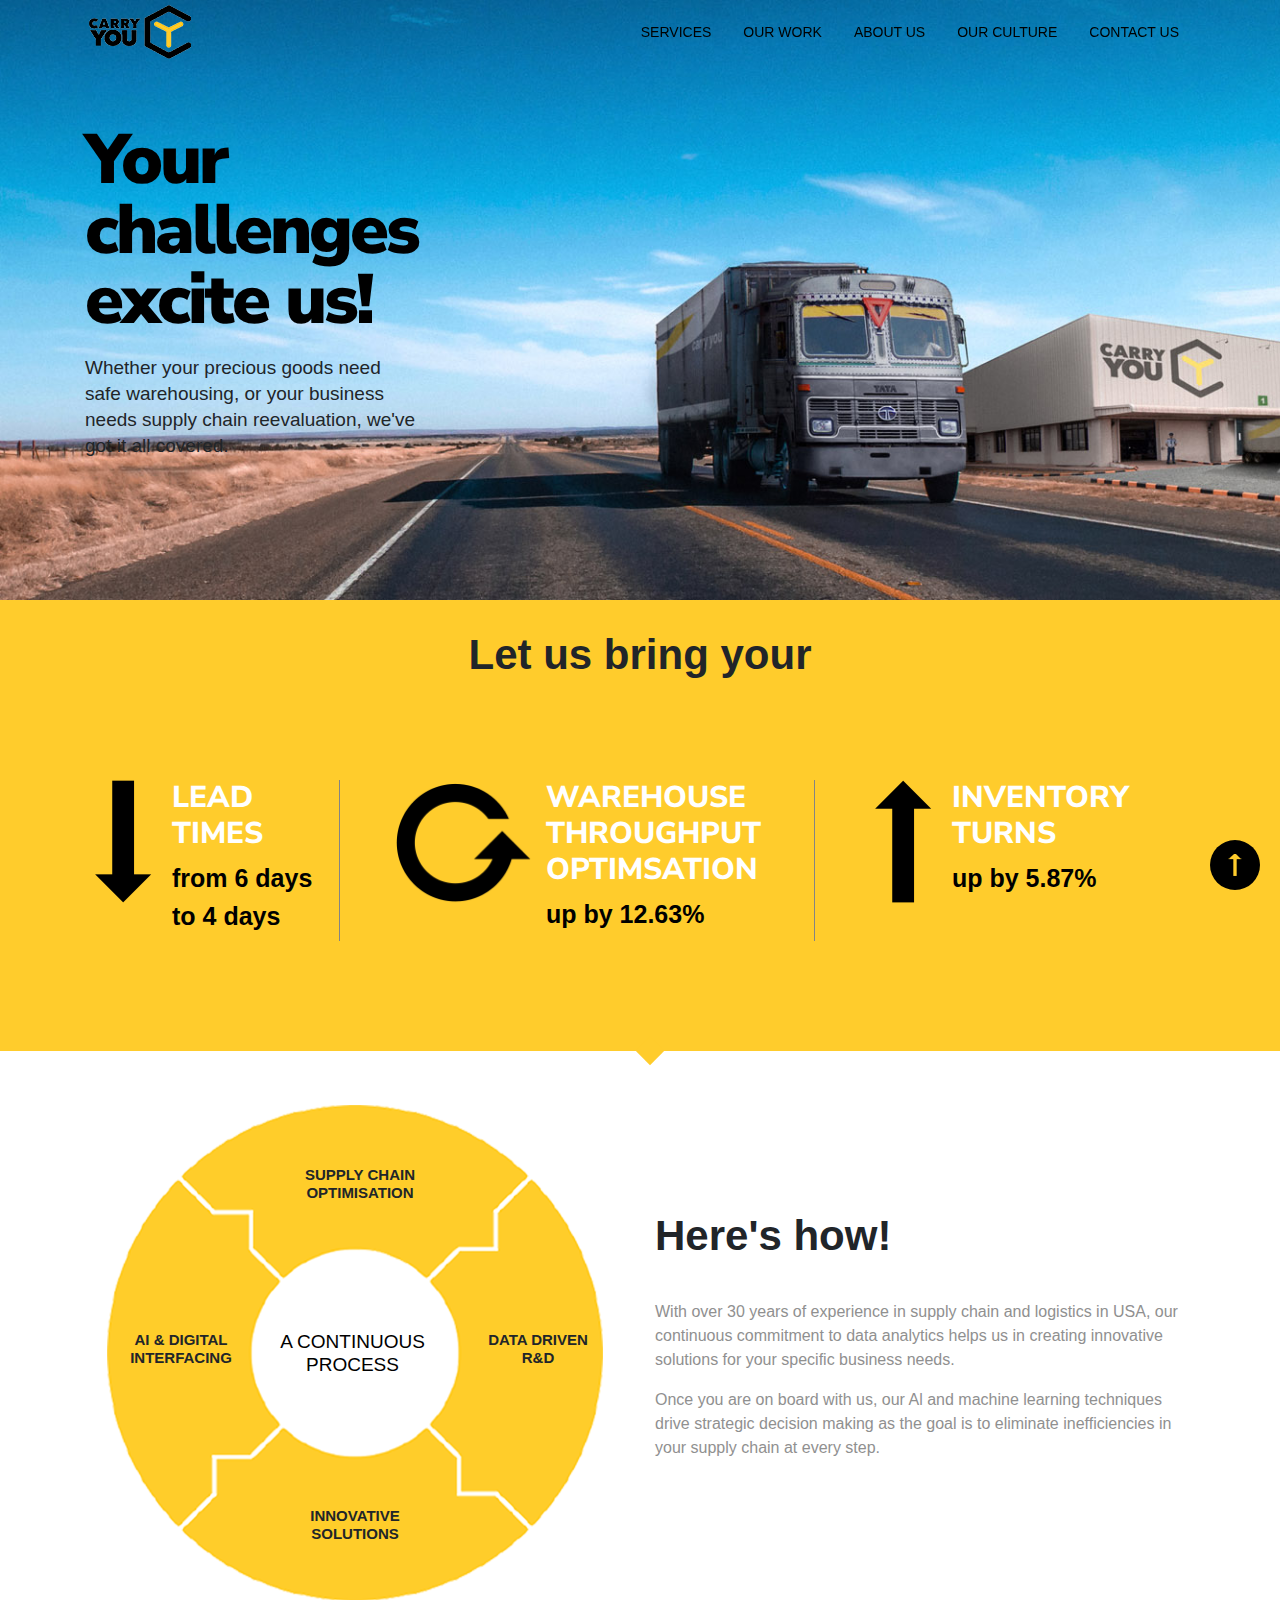
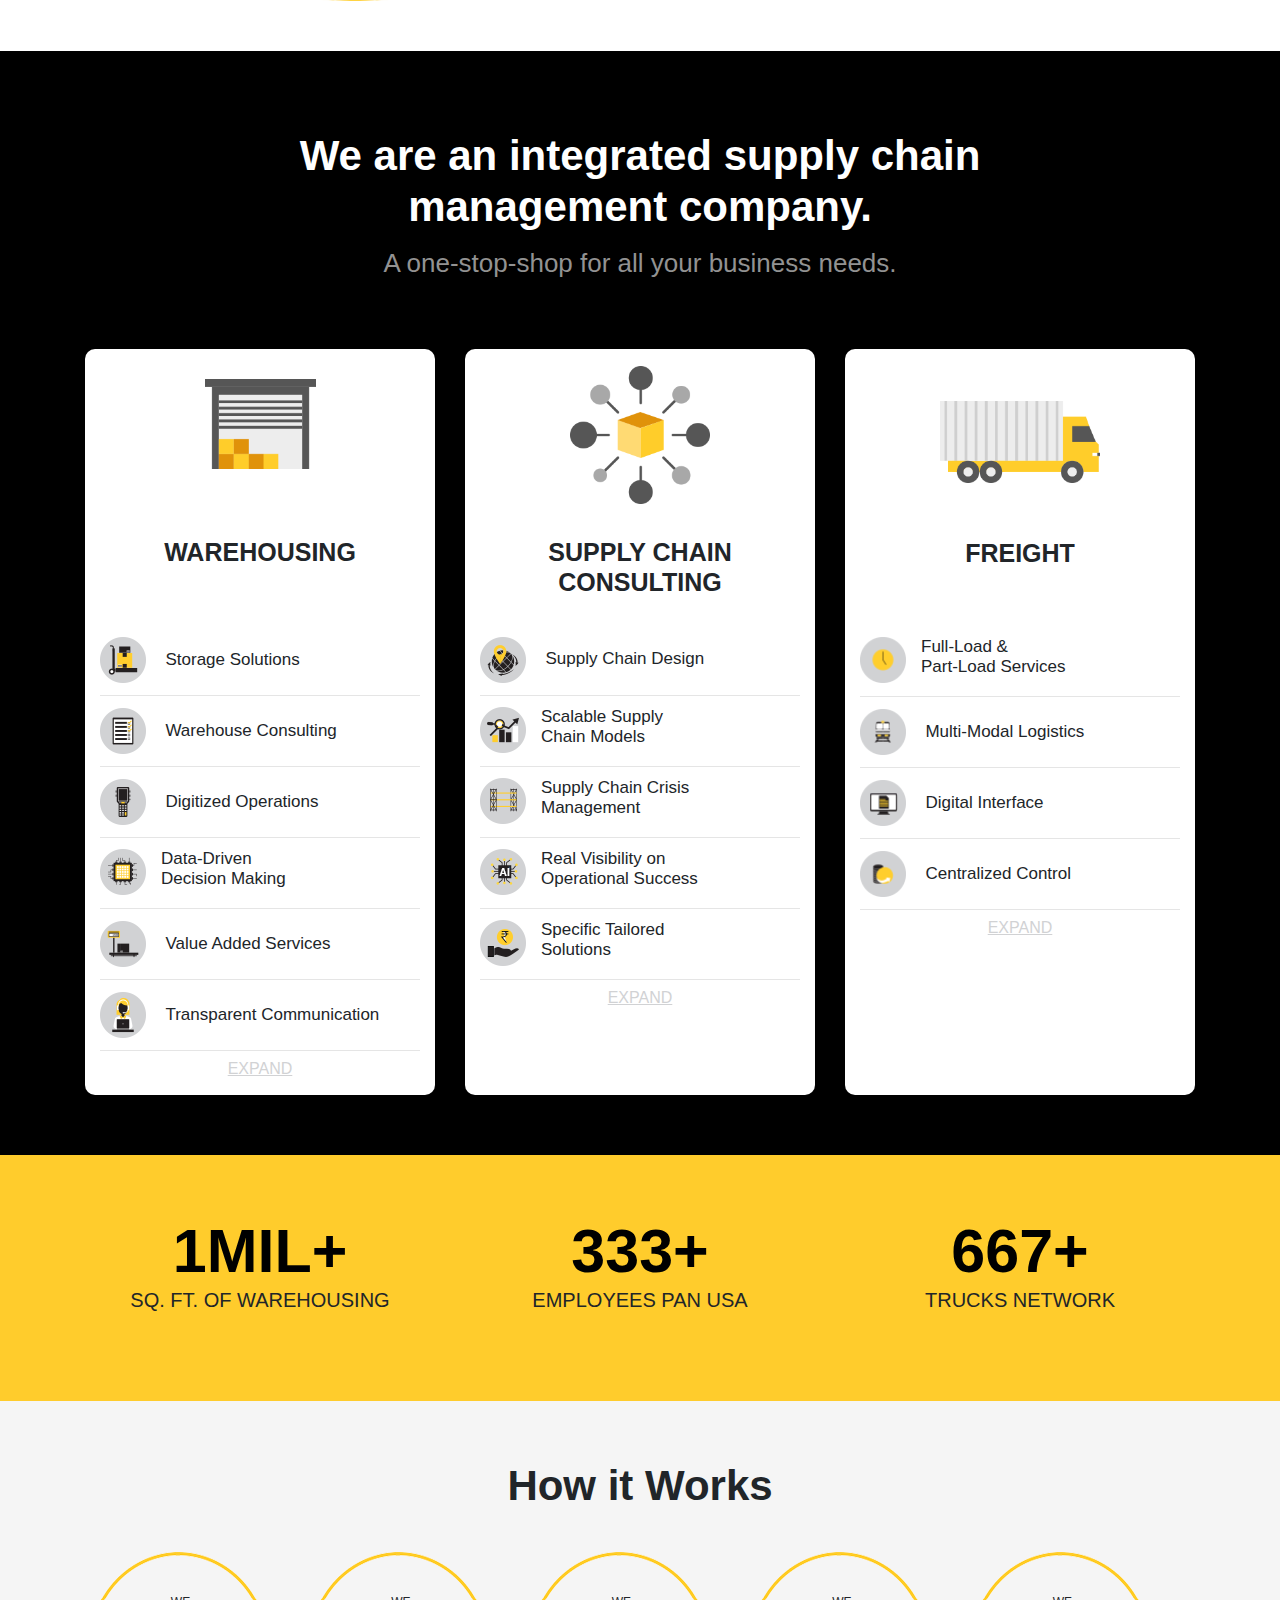
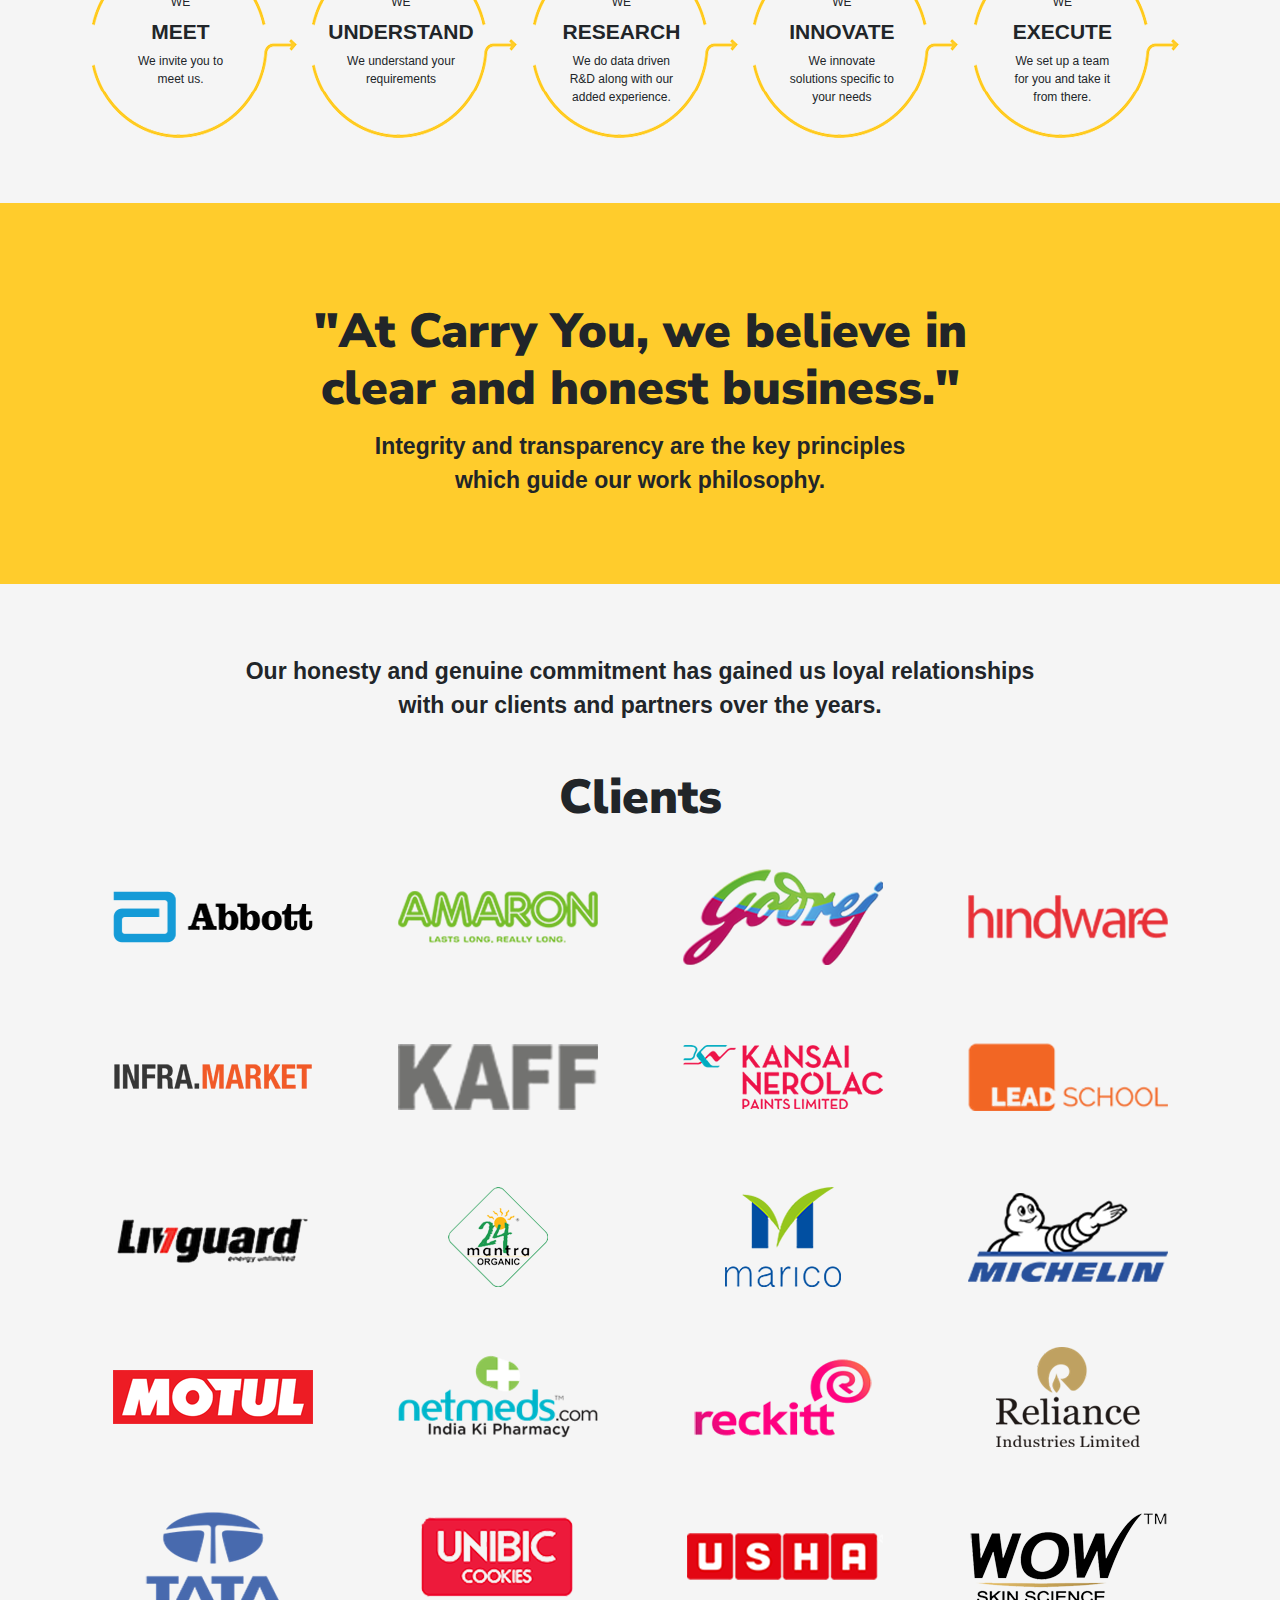
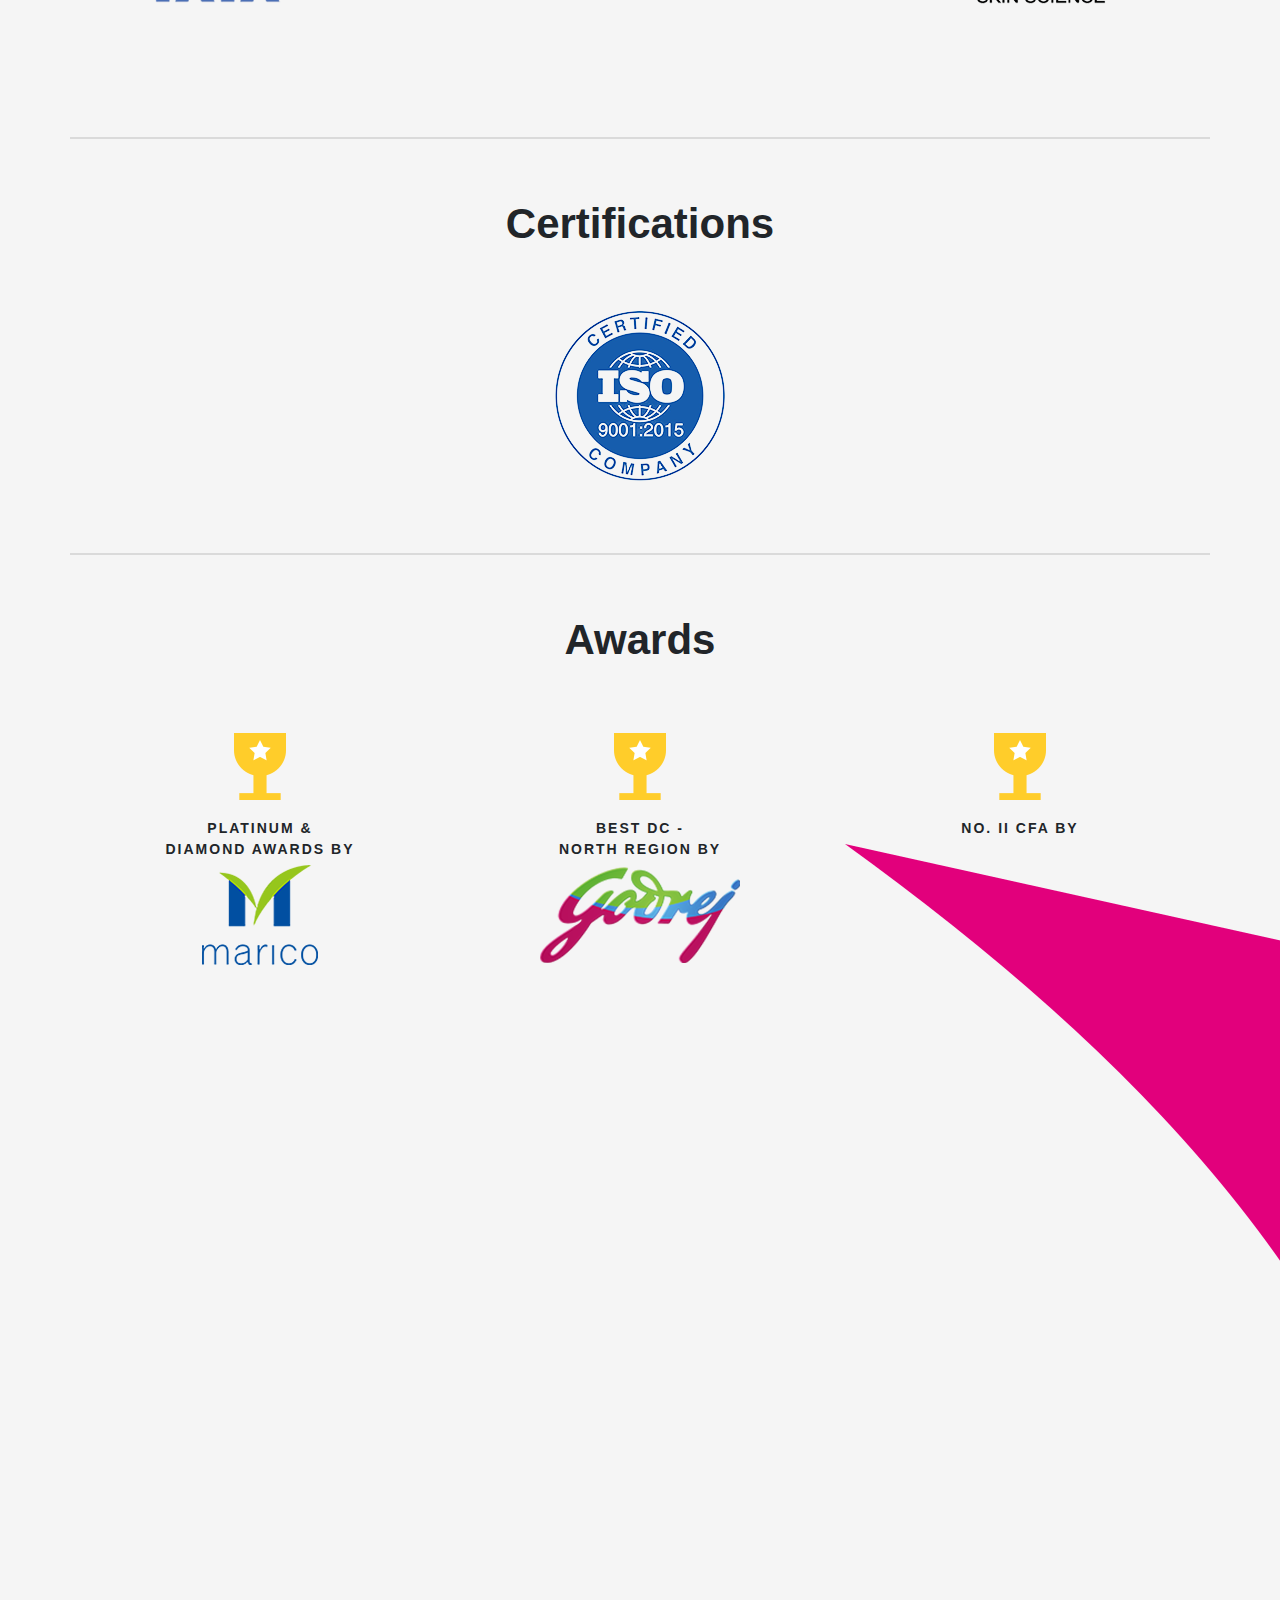
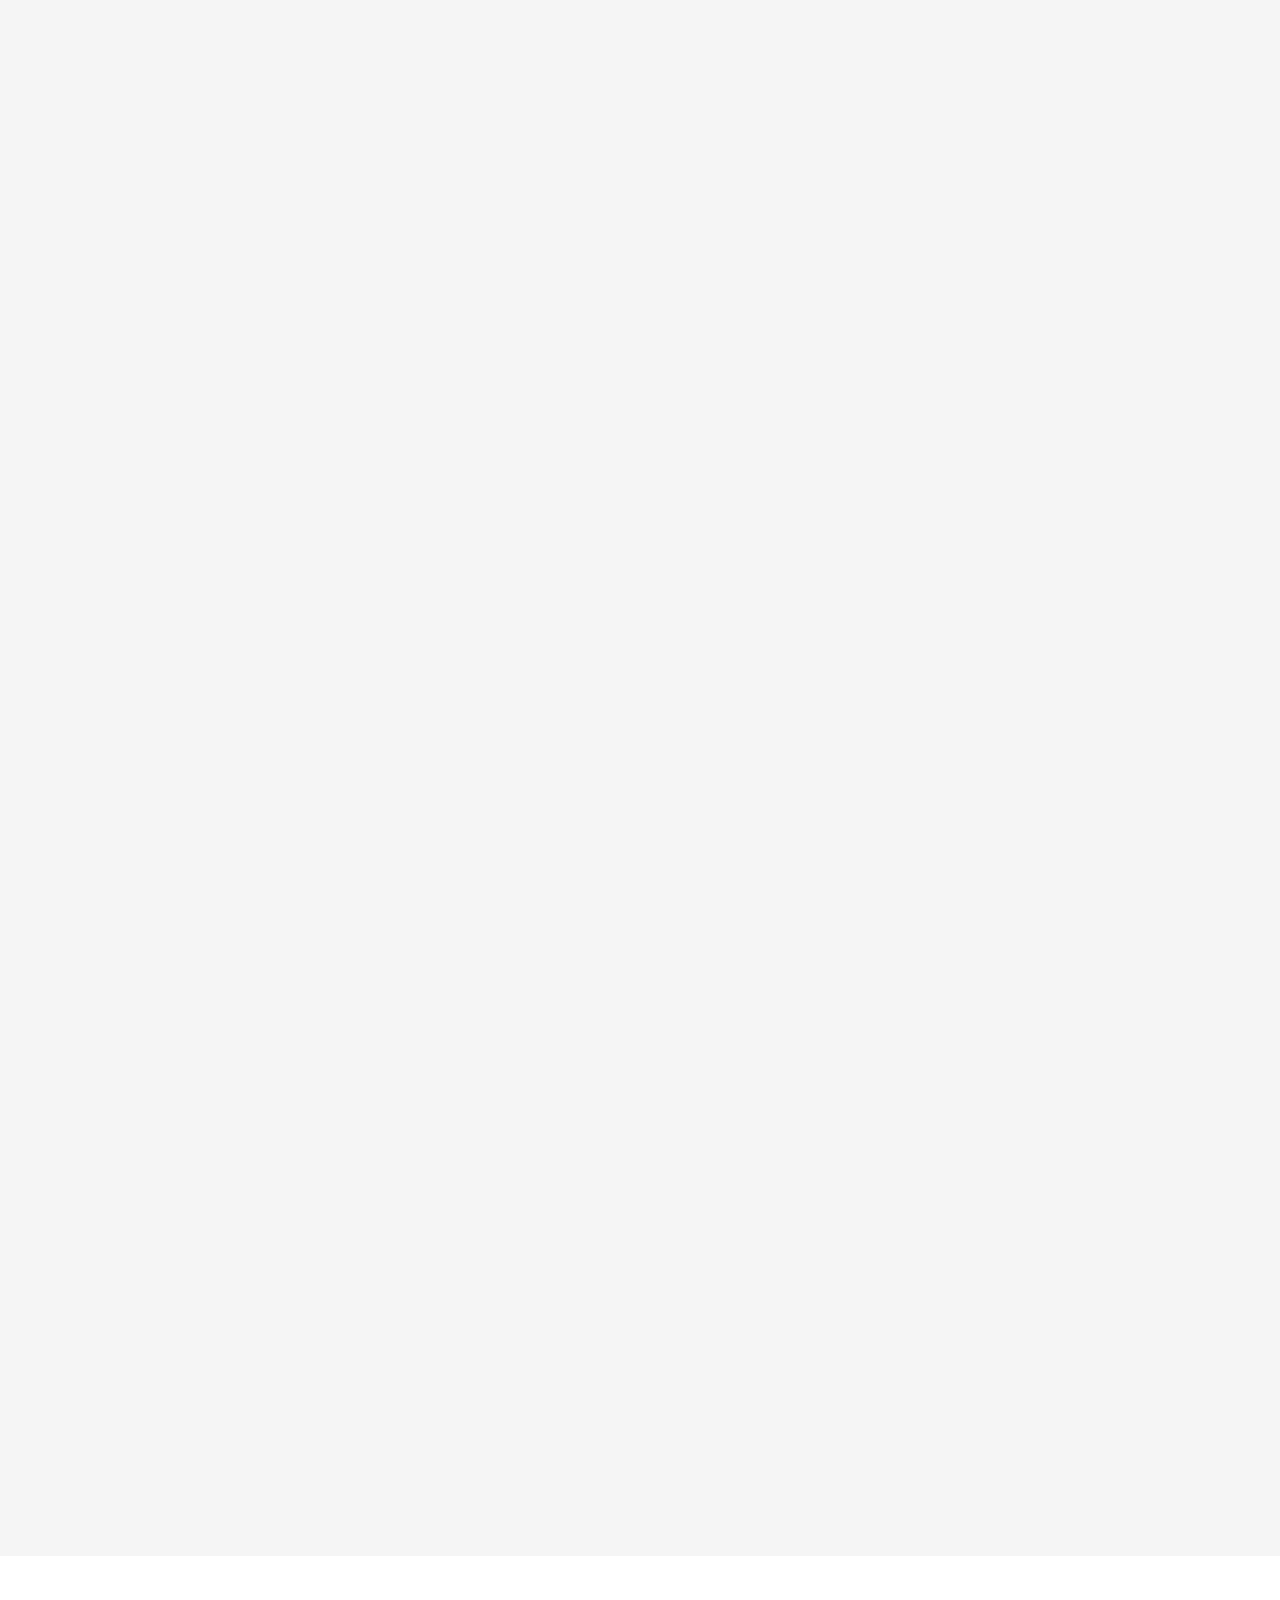
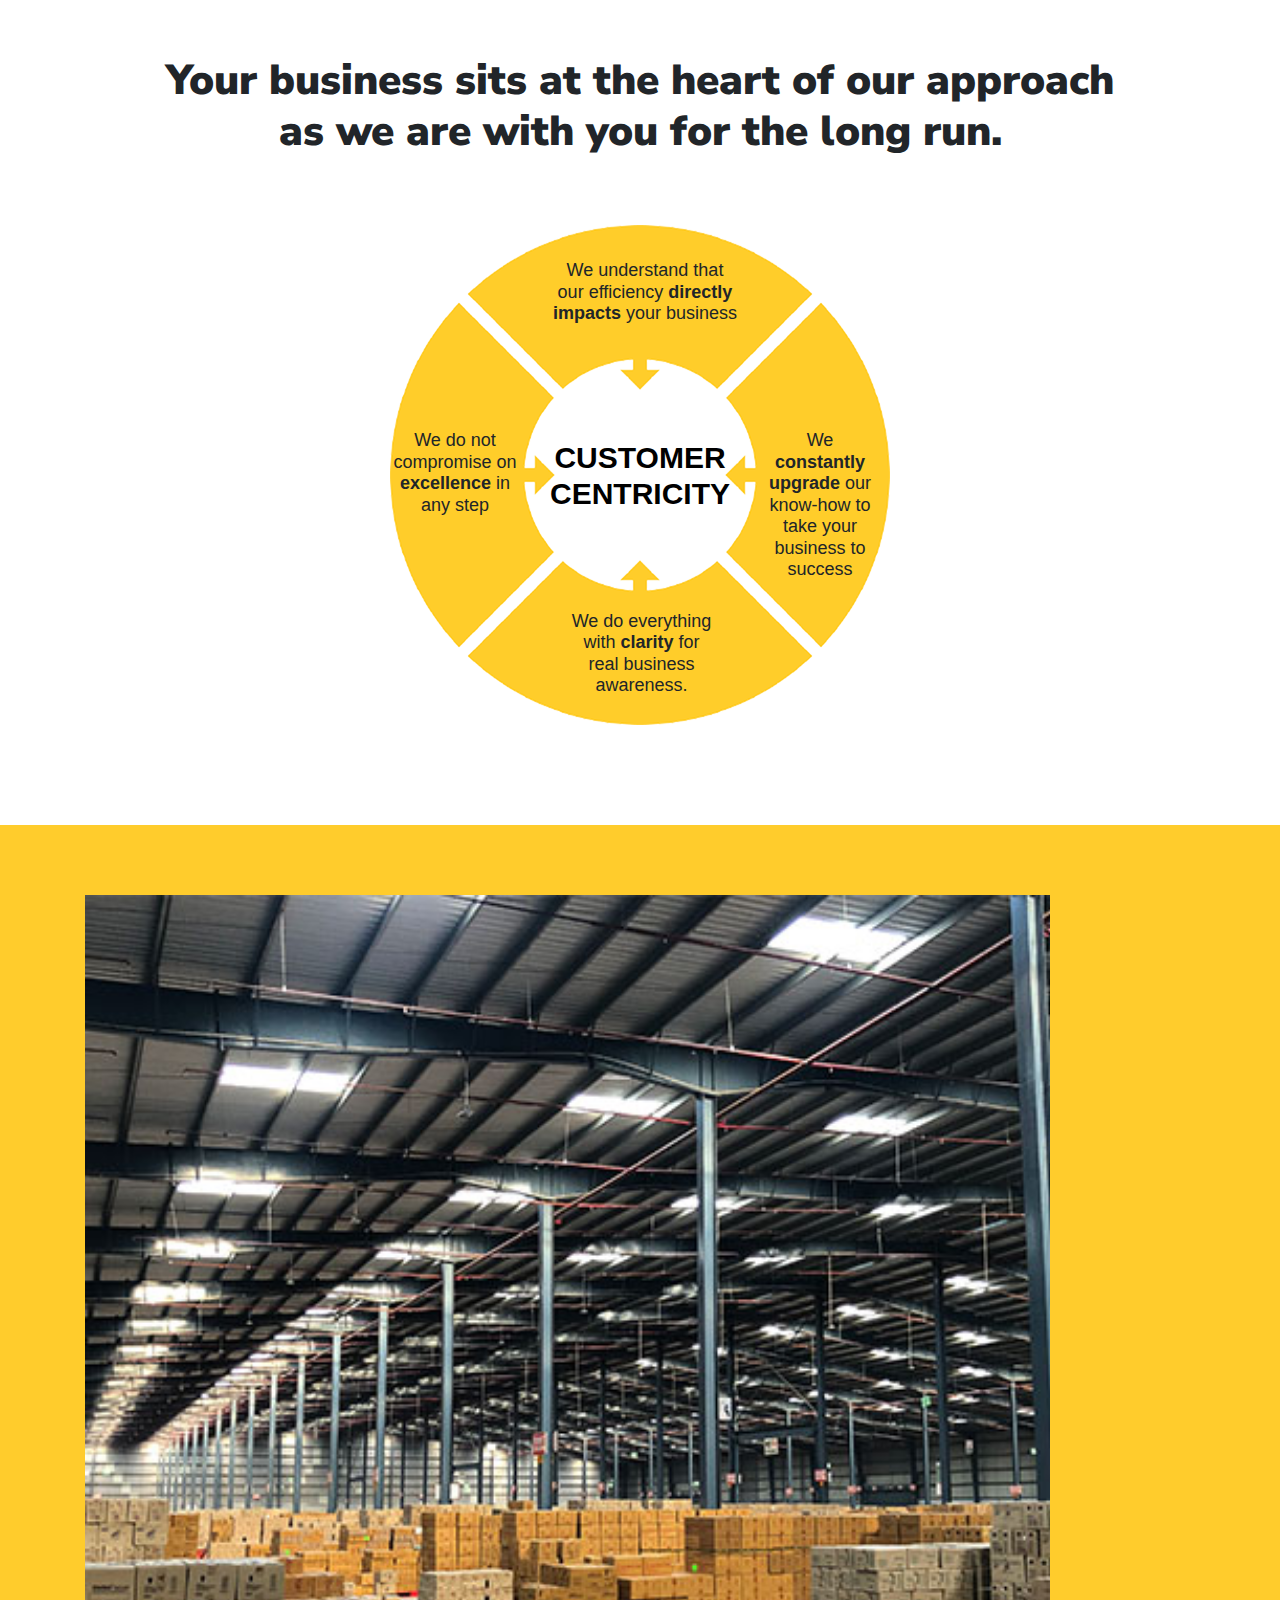
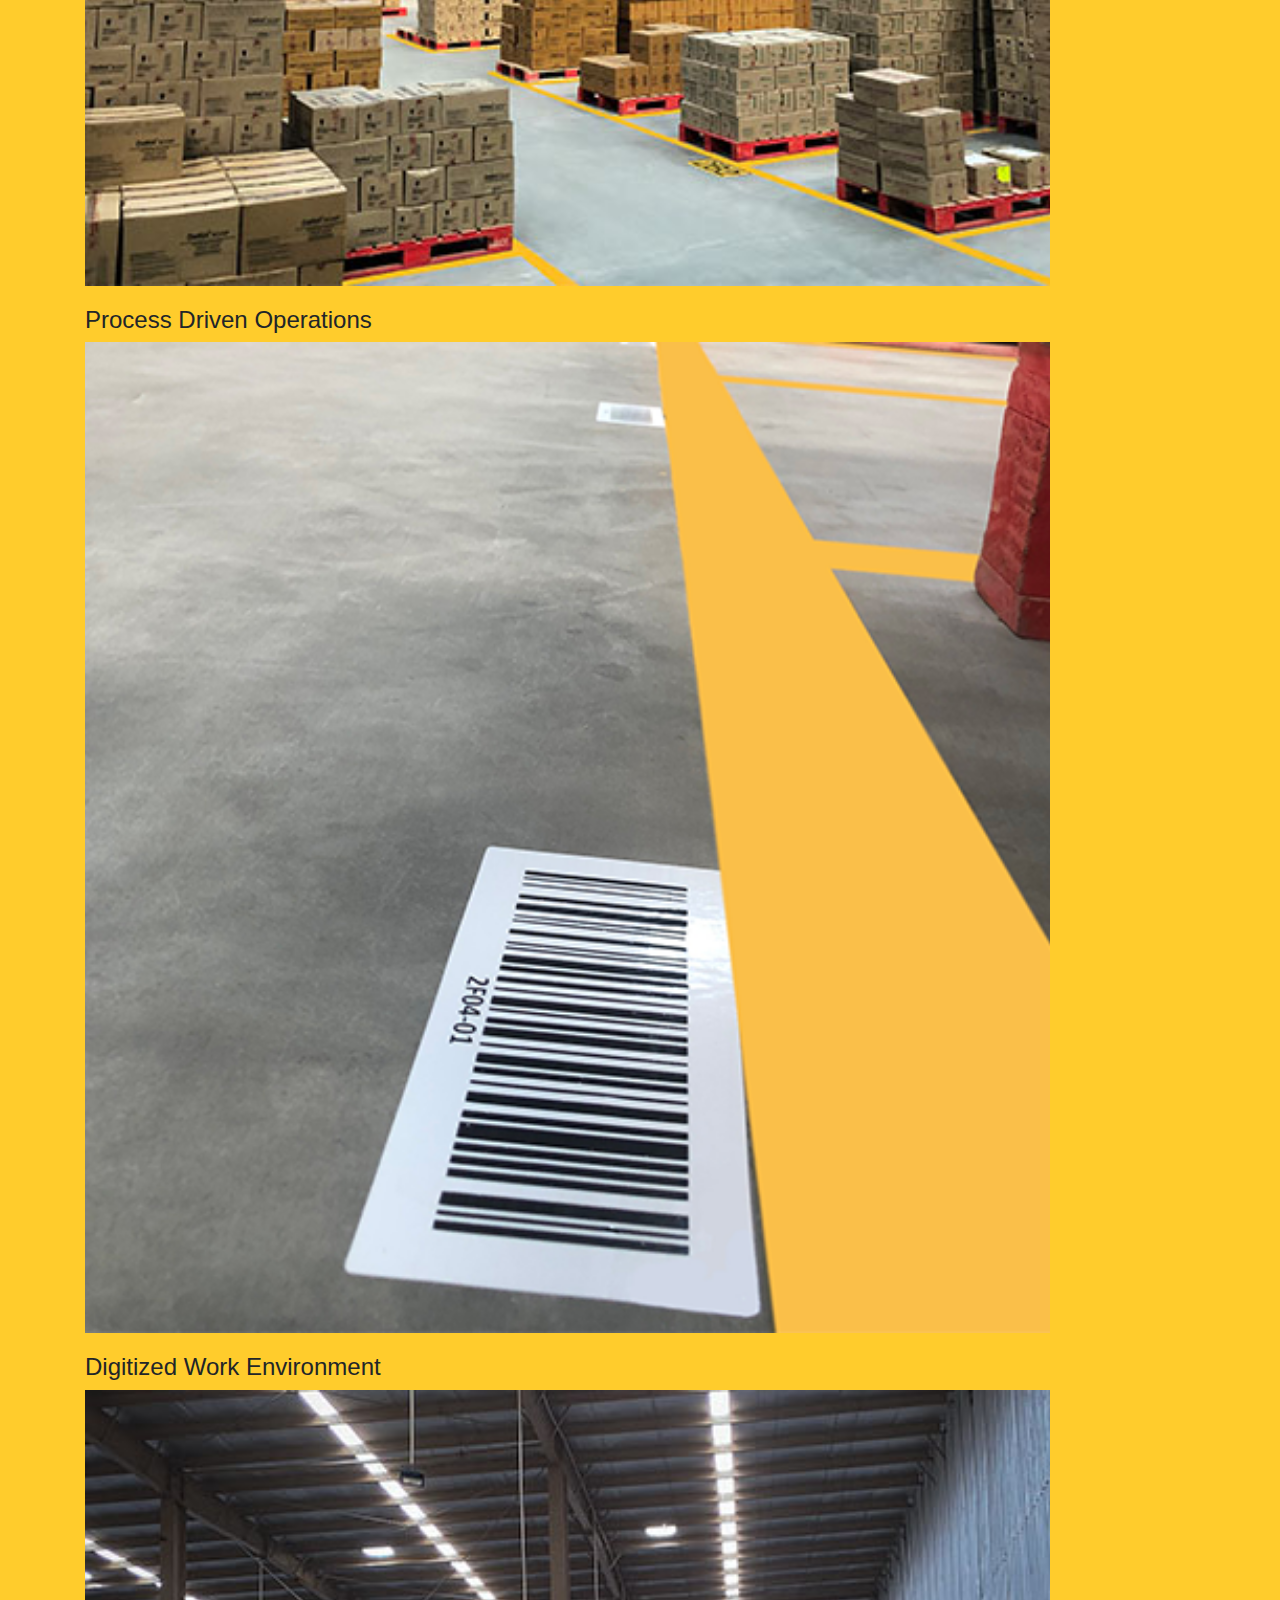
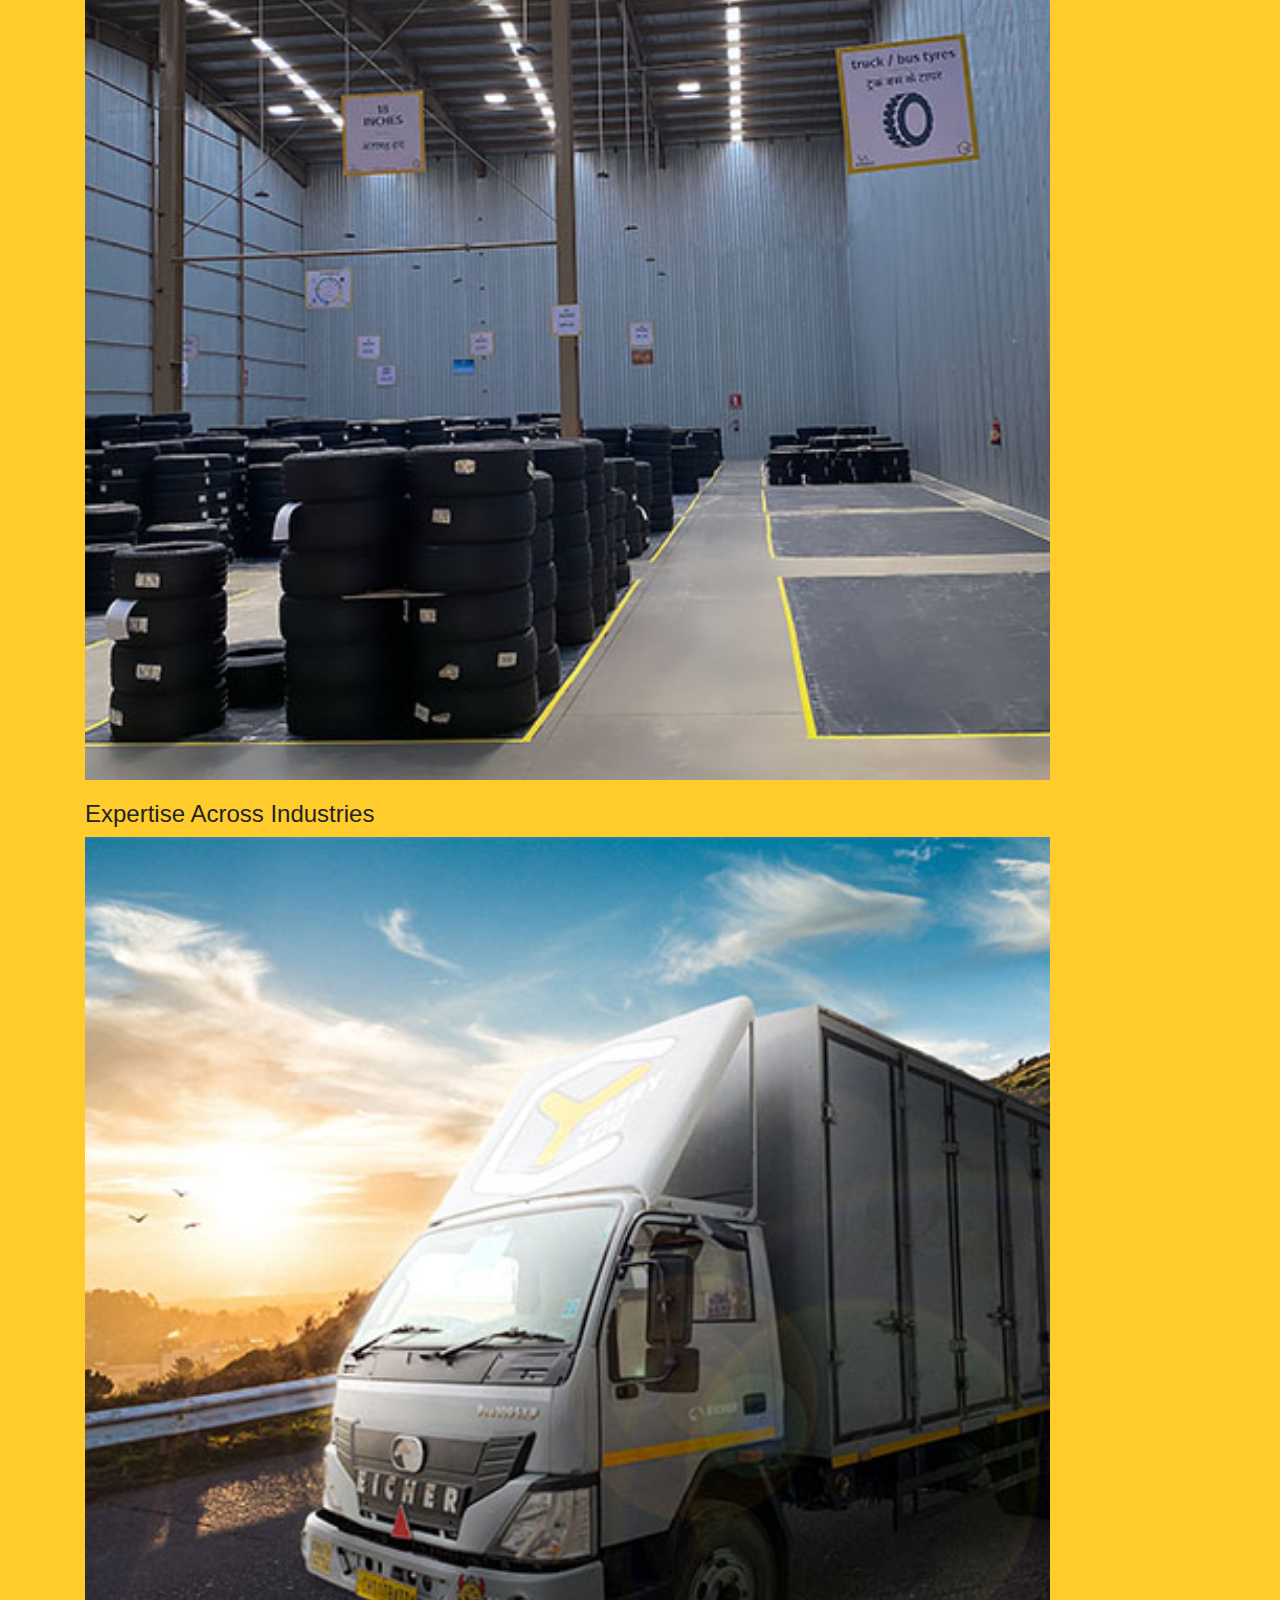
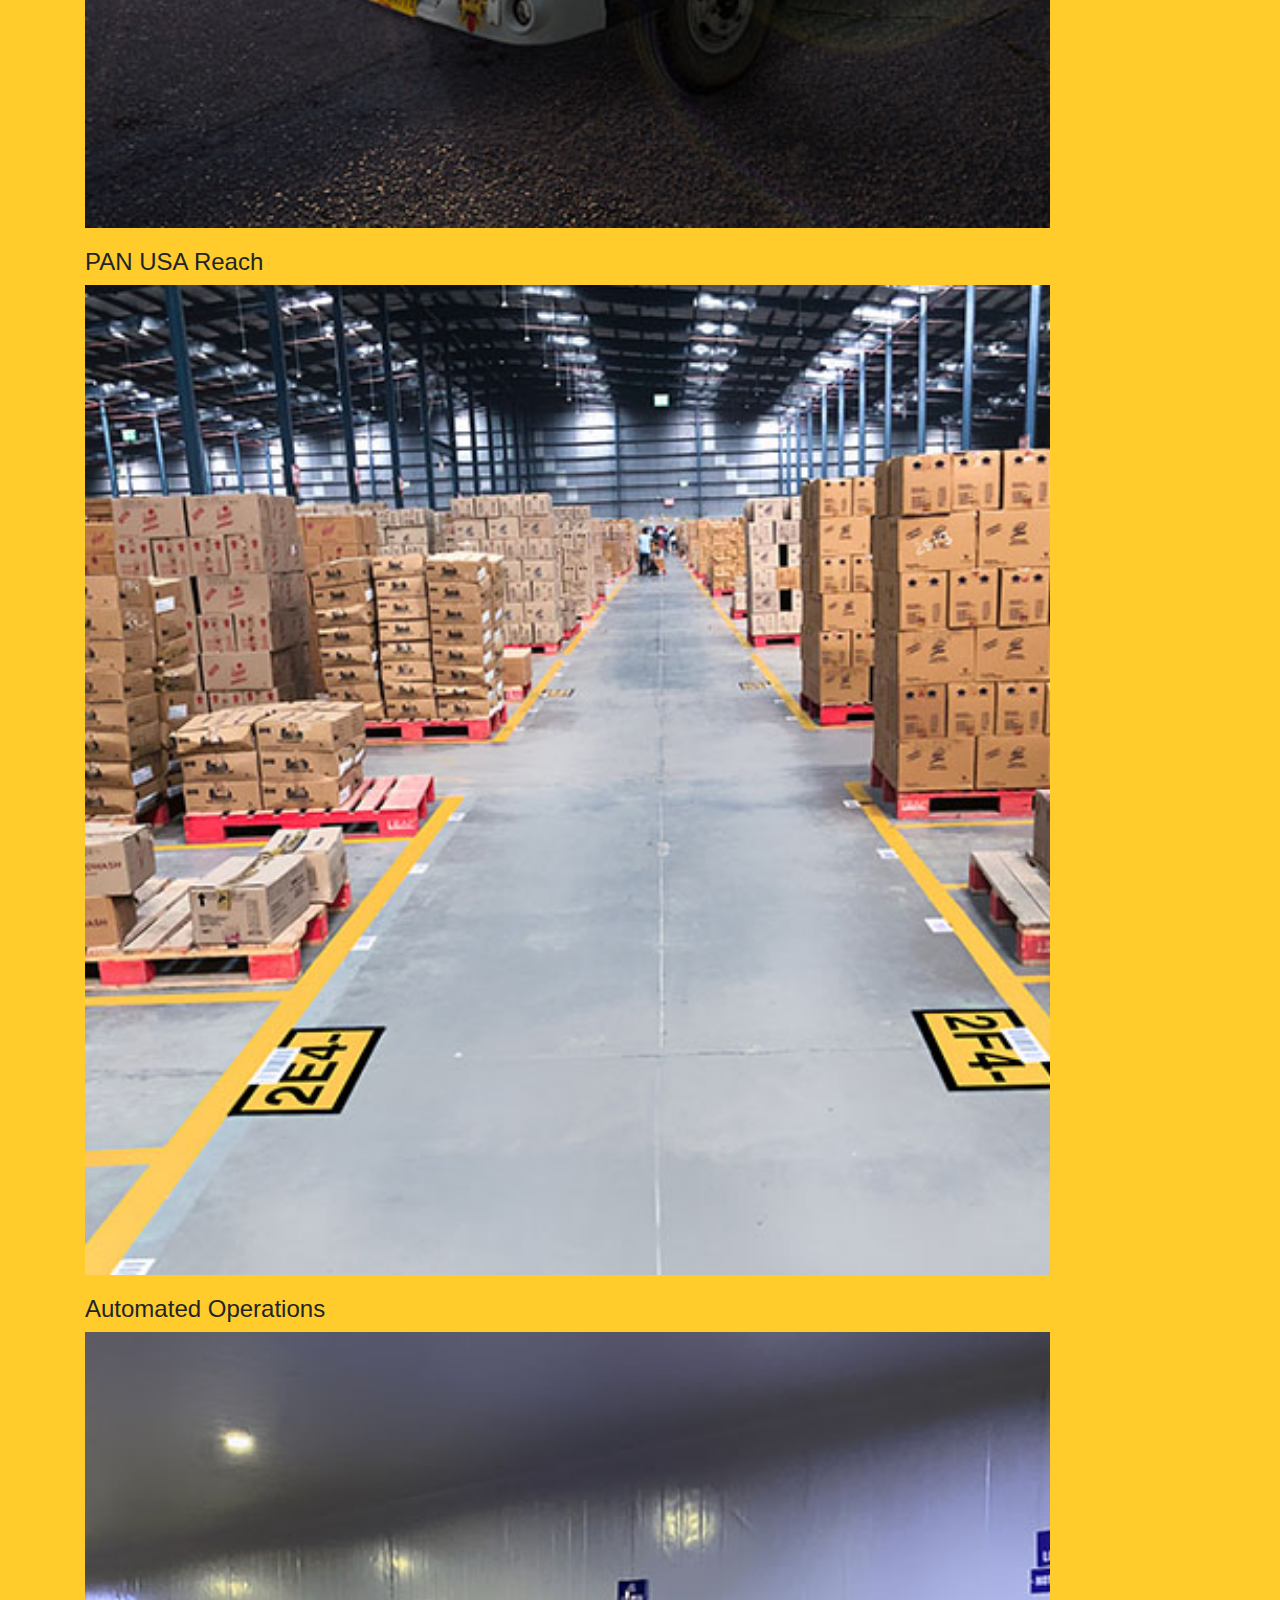
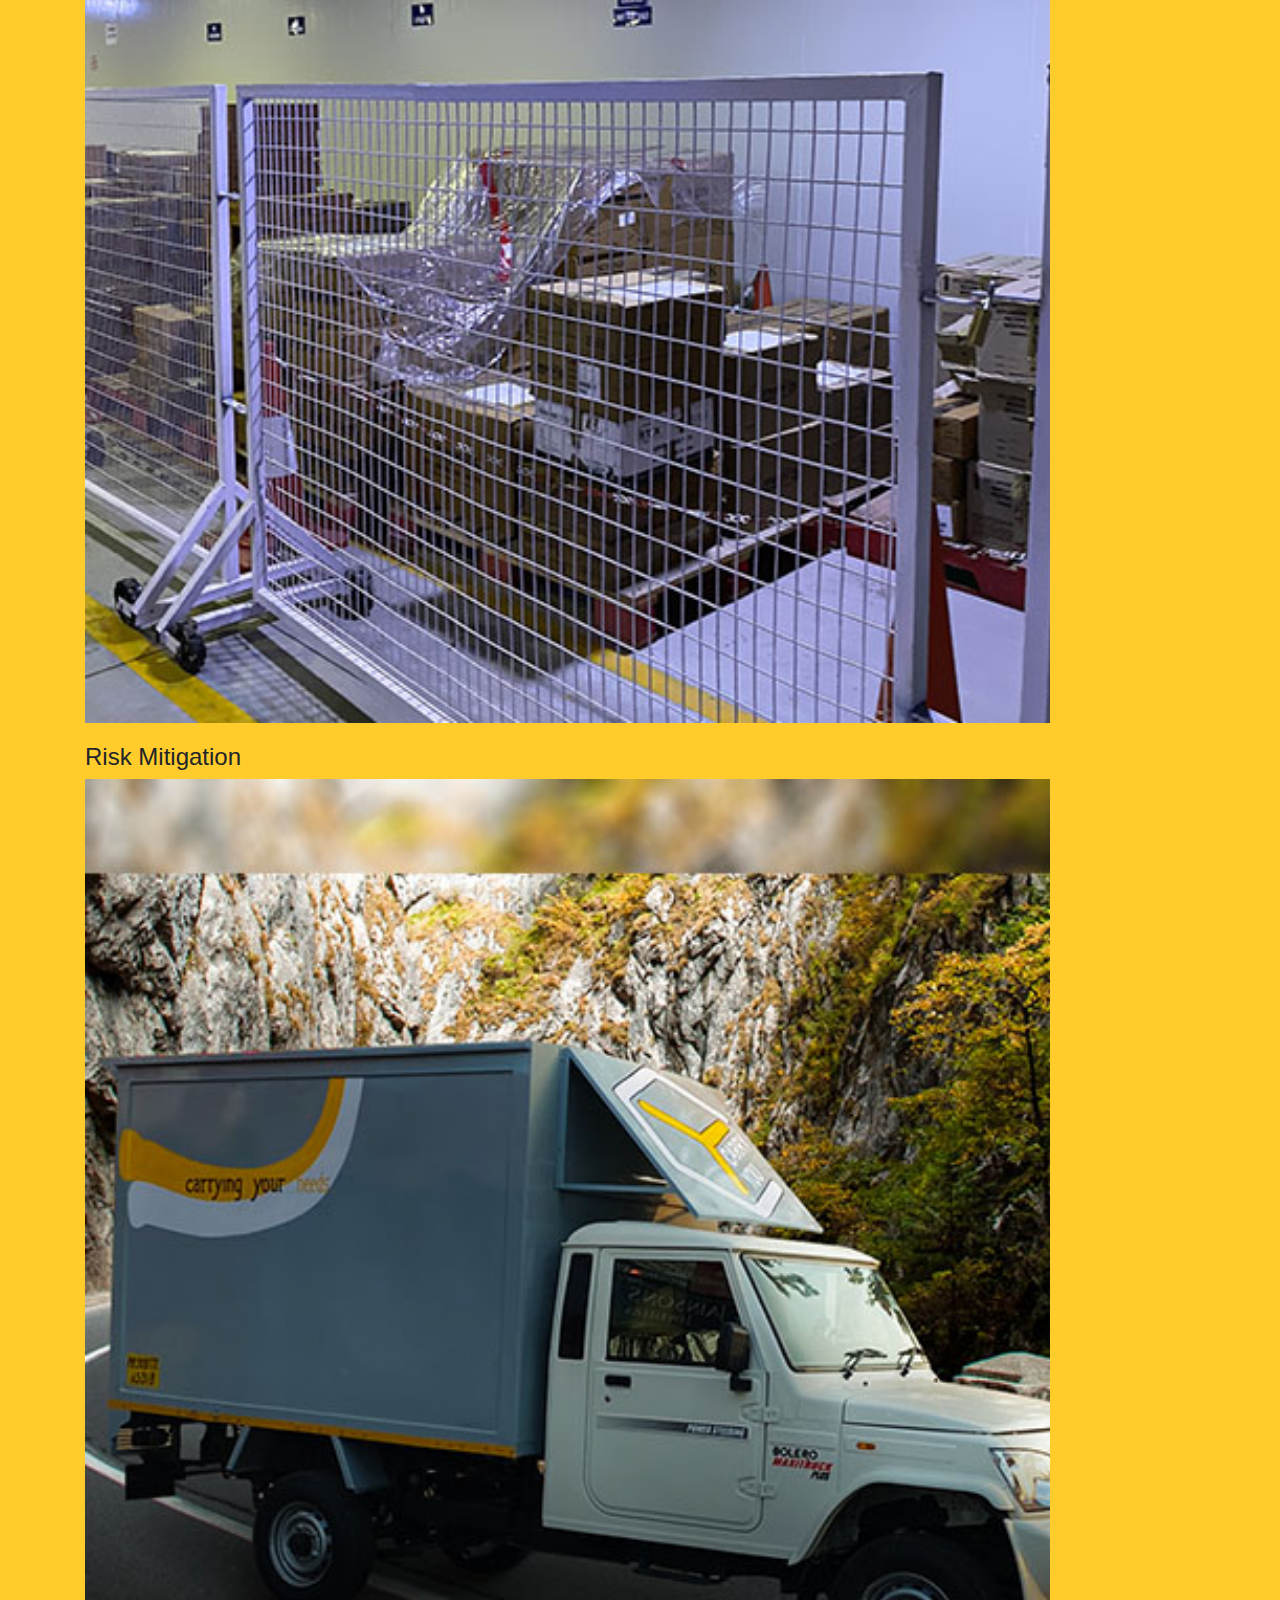
==== commit 4c946ac8: "Update index.html" ====
--- a/index.html
+++ b/index.html
@@ -1,8 +1,8 @@
 <!doctype html>
 <html class="no-js" lang="en">
 
-<!-- Mirrored from www.carryyou.com/ by HTTrack Website Copier/3.x [XR&CO'2014], Thu, 25 Jul 2024 10:10:08 GMT -->
-<!-- Added by HTTrack --><meta http-equiv="content-type" content="text/html;charset=UTF-8" /><!-- /Added by HTTrack -->
+
+<meta http-equiv="content-type" content="text/html;charset=UTF-8" />
 <head>
     <meta charset="utf-8">
     <meta http-equiv="x-ua-compatible" content="ie=edge">
@@ -170,14 +170,14 @@
 					<h2 class="text-left">Here's how!</h2>
 				</div>
 				<p style="color: #909090;line-height: 24px;">With over 30 years of experience in supply chain
-                    and logistics in India, our continuous commitment
+                    and logistics in USA, our continuous commitment
                     to data analytics helps us in creating innovative
                     solutions for your specific business needs.</p>
                     <p style="color: #909090;line-height: 24px;">Once you are on board with us, our Al and machine
                         learning techniques drive strategic decision making
                         as the goal is to eliminate inefficiencies in your
                         supply chain at every step.</p>
-				<!--<p>With over 30 years of experience in supply chain <br> and logistics in India, our continuous commitment</br> to data analytics helps us in creating innovative </br> solutions for your specific business needs.</p>
+				<!--<p>With over 30 years of experience in supply chain <br> and logistics in USA, our continuous commitment</br> to data analytics helps us in creating innovative </br> solutions for your specific business needs.</p>
 				<p>Once you are on board with us, our Al and machine</br> learning techniques drive strategic decision making</br> as the goal is to eliminate inefficiencies in your </br> supply chain at every step.</p>-->
 			</div>
 			
@@ -755,7 +755,7 @@
 					      <h2 class="timer count-title count-number" data-to="500" data-speed="1500"> </h2> 
 					      <span>+</span>
 					  </div>
-				      <p class="count-text ">EMPLOYEES PAN INDIA</p>
+				      <p class="count-text ">EMPLOYEES PAN USA</p>
 				    </div>
 				</div>
 				<div class="col-md-4 col-lg-4 col-sm-4 col-xs-12">
@@ -1135,7 +1135,7 @@
                 </div>
                 <div class="item">
                     <img class="d-block w-100" src="assets/images/slidebottom-4.jpg" alt="First slide">
-                    <h4>PAN India Reach</h4>
+                    <h4>PAN USA Reach</h4>
                 </div>
                 <div class="item">
                     <img class="d-block w-100" src="assets/images/slidebottom-5.jpg" alt="First slide">
@@ -1292,7 +1292,7 @@
 					<h2 class="text-left phone-hidden-view" style="padding-top:0px;padding-bottom: 10px;">Our Culture</h2>
 				</div>
 				<p>Being a family owned business from
-India, we value and foster a close-knit
+USA, we value and foster a close-knit
 culture and genuine support system for
 our employees.</p>
 <p>We encourage employees at every level
@@ -1310,7 +1310,7 @@
 not shy away from stepping up or
 stepping down from our role to get the
 work done!</p>
-				<!--<p>Being a family owned business from </br> India, we value and foster a close-knit </br> culture and genuine support system for </br> our employees.</p>
+				<!--<p>Being a family owned business from </br> USA, we value and foster a close-knit </br> culture and genuine support system for </br> our employees.</p>
 				<p>We encourage employees at every level </br> to innovate in their field, and also invest </br> in their professional growth via various</br> training sessions. Our commitment goes </br> beyond our clients to build a stable and safe work environment for our team </br> where one never feels the need to </br> compromise on their integrity whether </br> professionally or personally.</p>
 				<p>We believe in building long-lasting </br> relationships with our employees to fuel </br> consistent success for our business and </br> ultimately our clients'. Above all, we do </br> not shy away from stepping up or </br> stepping down from our role to  get the </br> work done!</p>-->
 			</div>
@@ -1408,7 +1408,7 @@
 				<p>© 2021 All rights reserved.</p>
 			</div>
 			<div class="col-lg-3 col-md-3 col-sm-6 col-xs-12">
-				<p>Dynamic Trade Solutions Pvt. Ltd. Innovative Tradelinks Pvt. Ltd. <br>SCO 808, II Floor, NAC, Manimajra Chandigarh, India, 160101</p>
+				<p>Dynamic Trade Solutions Pvt. Ltd. Innovative <br>SCO 808, II Floor, NAC, , USA</p>
 				<a href="tel:+91 9999 954 964">+91 9999 954 964</a>
 				<a href="mailto:info@carryyou.com">info@carryyou.com</a>
 			</div>
@@ -1465,9 +1465,9 @@
 			</div>
 			
 			<div class="col-lg-3 col-md-3 col-sm-6  col-6">
-				<p>Dynamic Trade Solutions Pvt. Ltd. Innovative Tradelinks Pvt. Ltd. SCO 808, II Floor, NAC, Manimajra Chandigarh, India, 160101</p>
-				<a href="tel:+91 9999 954 964">+91 9999 954 964</a>
-				<a href="mailto:info@carryyou.com">info@carryyou.com</a>
+				<p>Dynamic Trade Solutions Pvt. Ltd. Innovative Tradelinks Pvt. Ltd. SCO 808, II Floor, NAC, USA</p>
+				<a href="tel:+1 888 333 1964">+1  888 333 1964</a>
+				
 			</div>
 			
 			<div class="col-lg-3 col-md-3 col-sm-6 col-6 mt-auto1">
@@ -1477,8 +1477,7 @@
 			
 			<div class="col-lg-3 col-md-3 col-sm-6 col-6 mt-auto1">
 				<h4>Location</h4>
-				<iframe src="https://www.google.com/maps/embed?pb=!1m18!1m12!1m3!1d3430.2489120486307!2d76.84246391499082!3d30.711402093711648!2m3!1f0!2f0!3f0!3m2!1i1024!2i768!4f13.1!3m3!1m2!1s0x390f9318ec416a73%3A0xe3be79a787ea0bfb!2sDynamic%20Trade%20Solutions%20Pvt%20Ltd!5e0!3m2!1sen!2sin!4v1614018518231!5m2!1sen!2sin" width="100%" height="150px" style="border:0;" allowfullscreen="" loading="lazy"></iframe>
-			</div>
+					</div>
 			
 		</div>
 	</div>
@@ -1666,4 +1665,4 @@
 </body>
 
 <!-- Mirrored from www.carryyou.com/ by HTTrack Website Copier/3.x [XR&CO'2014], Thu, 25 Jul 2024 10:10:26 GMT -->
-</html>+</html>
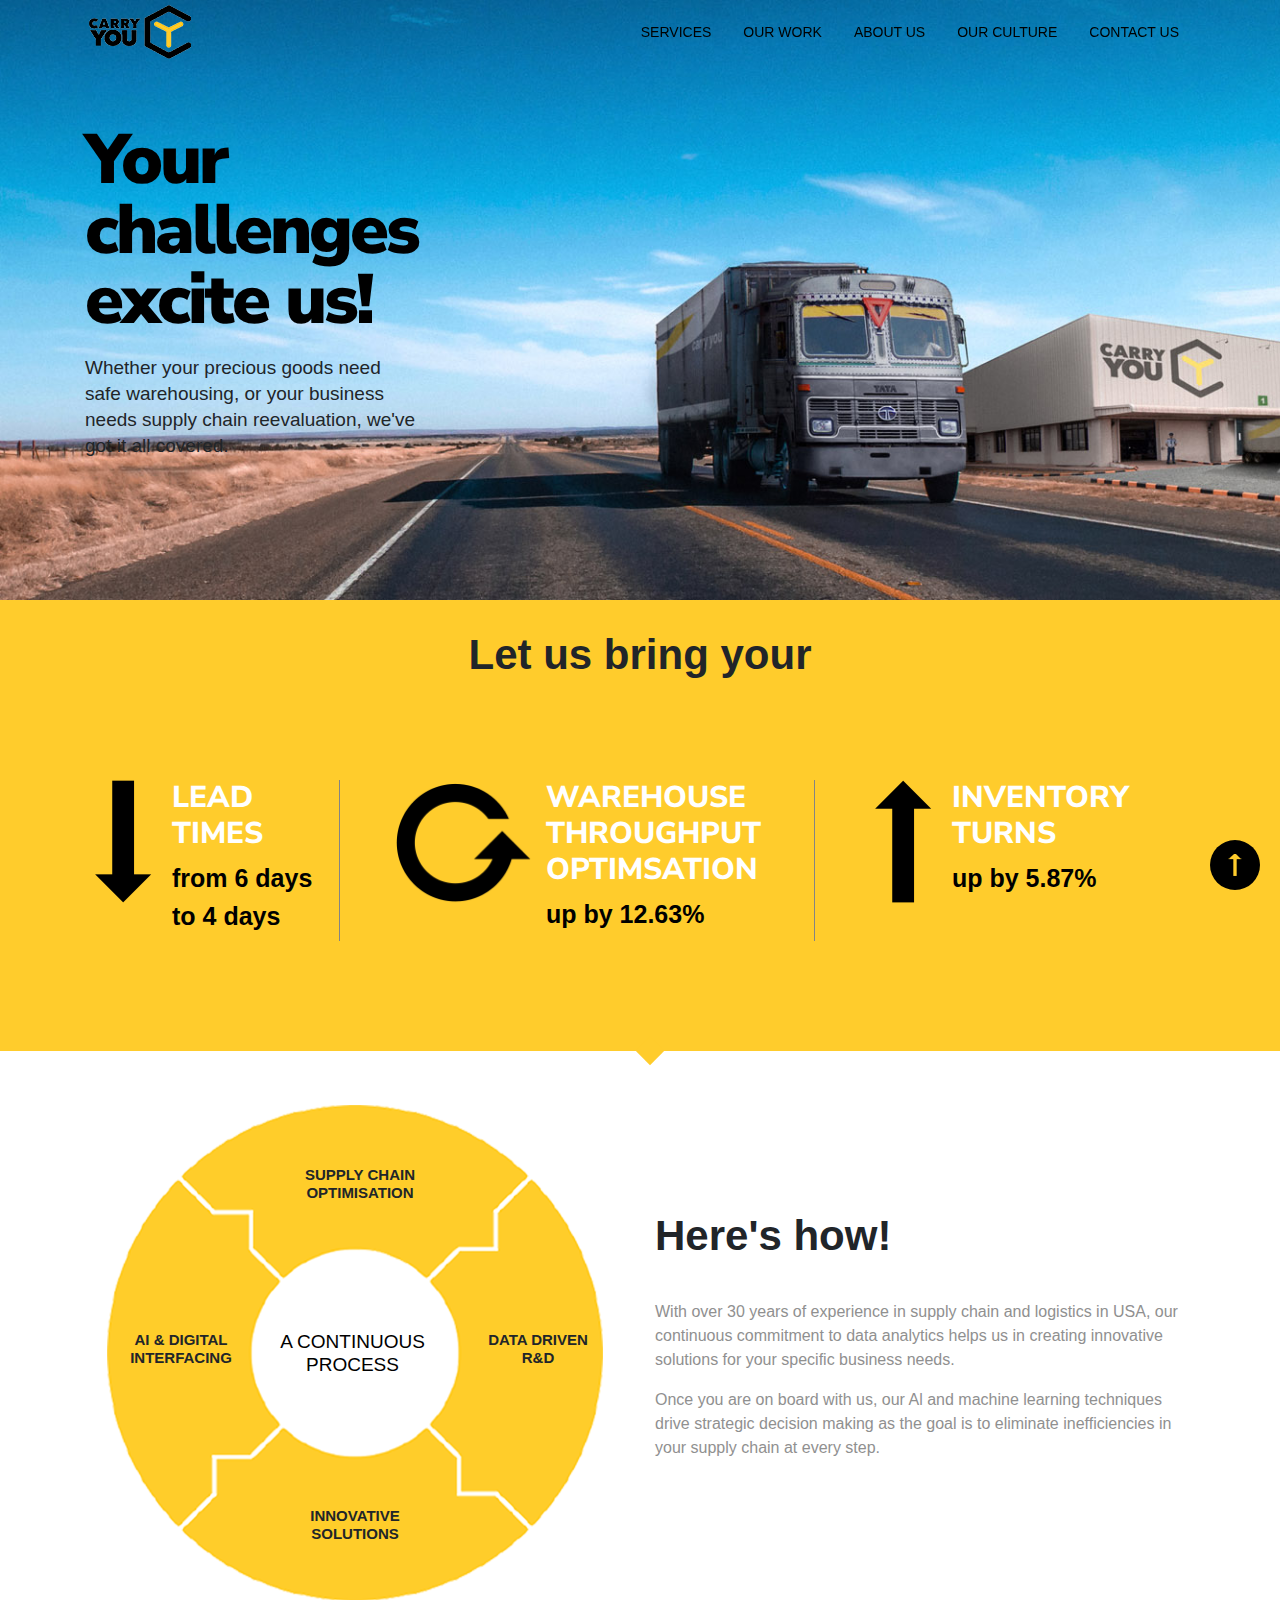
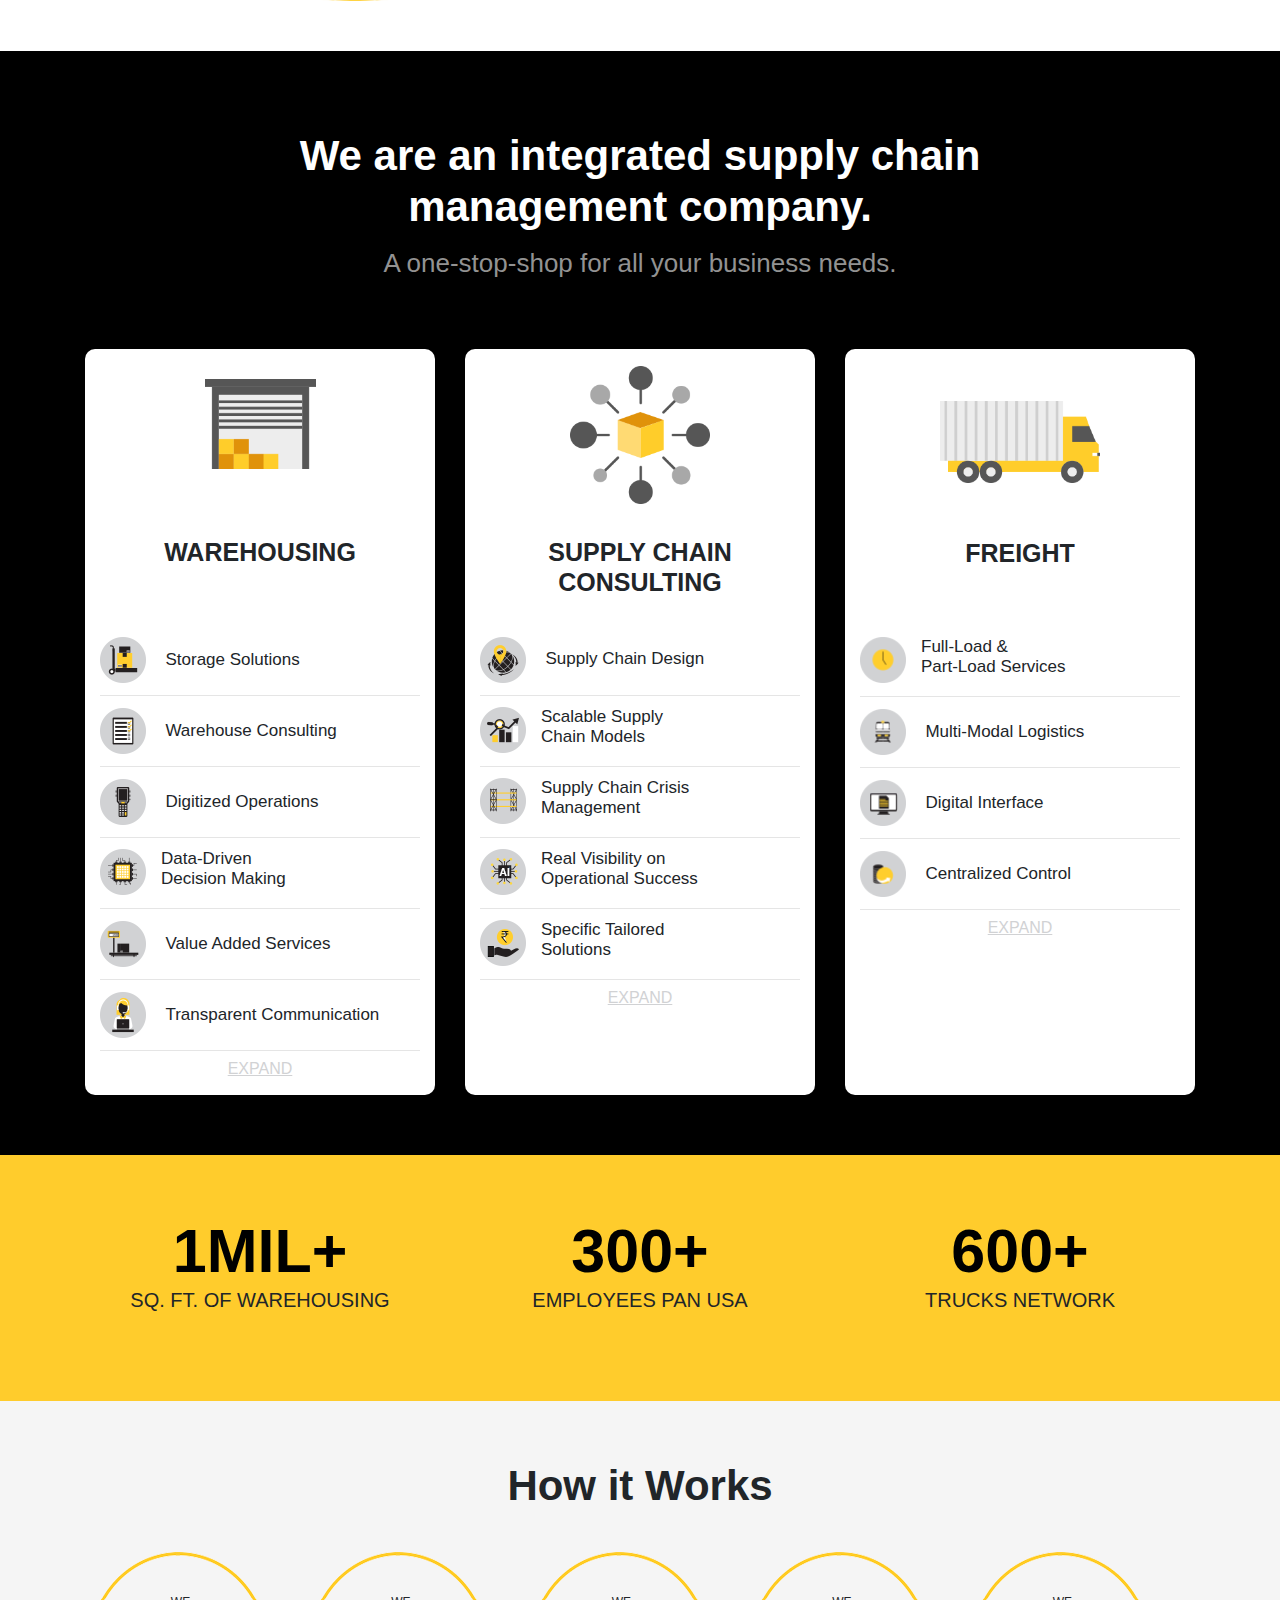
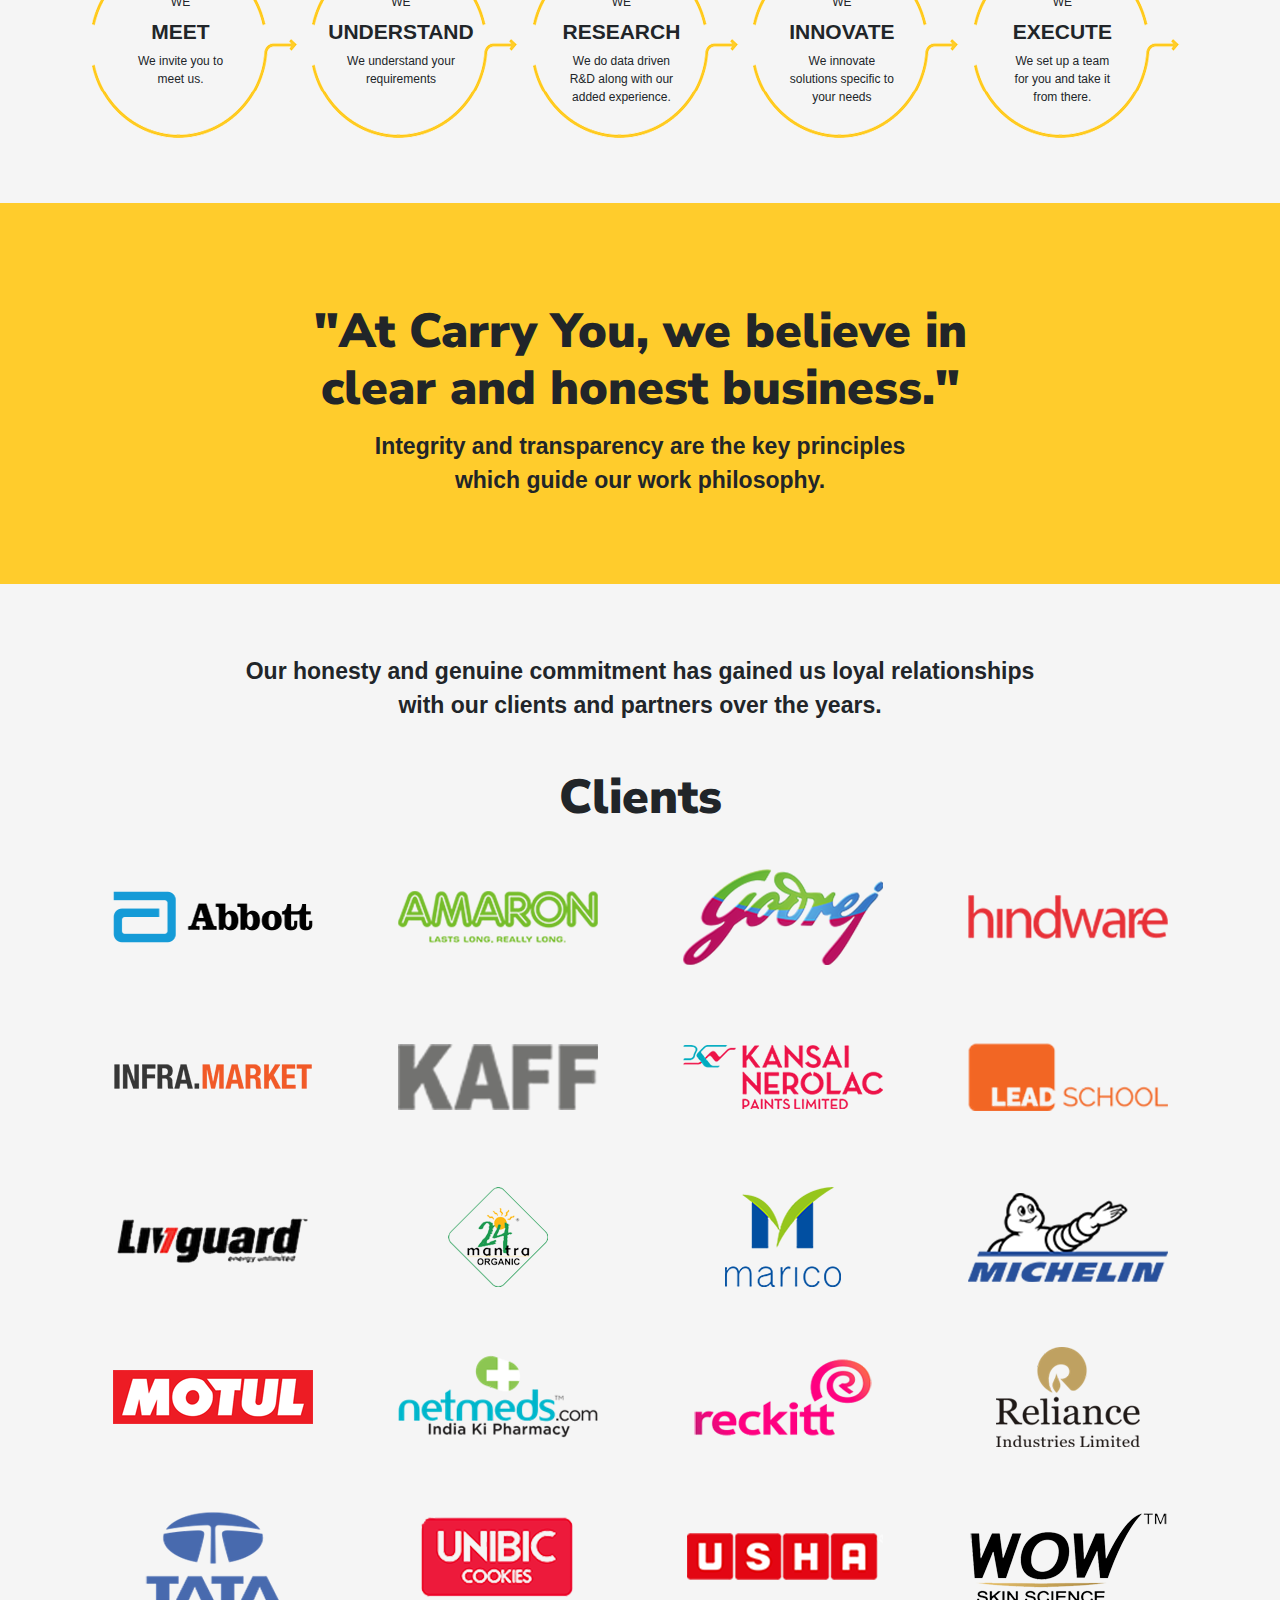
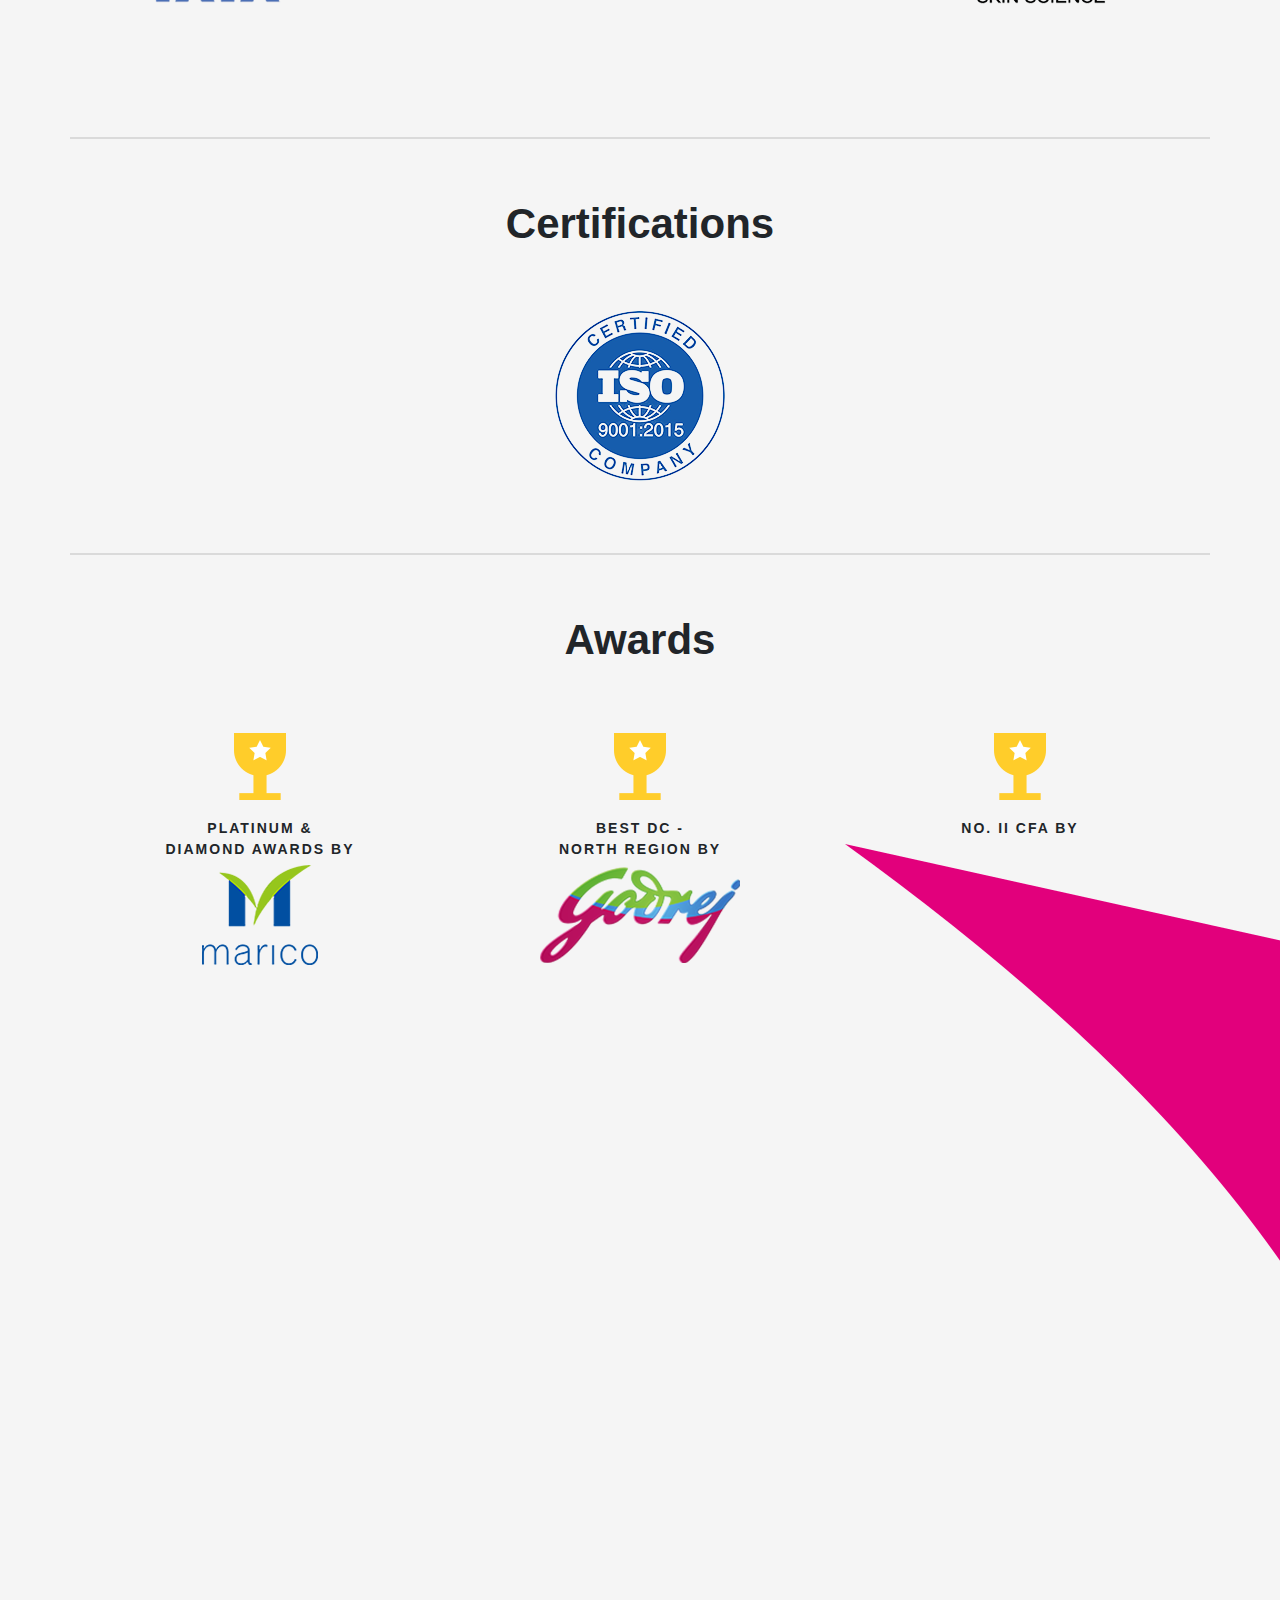
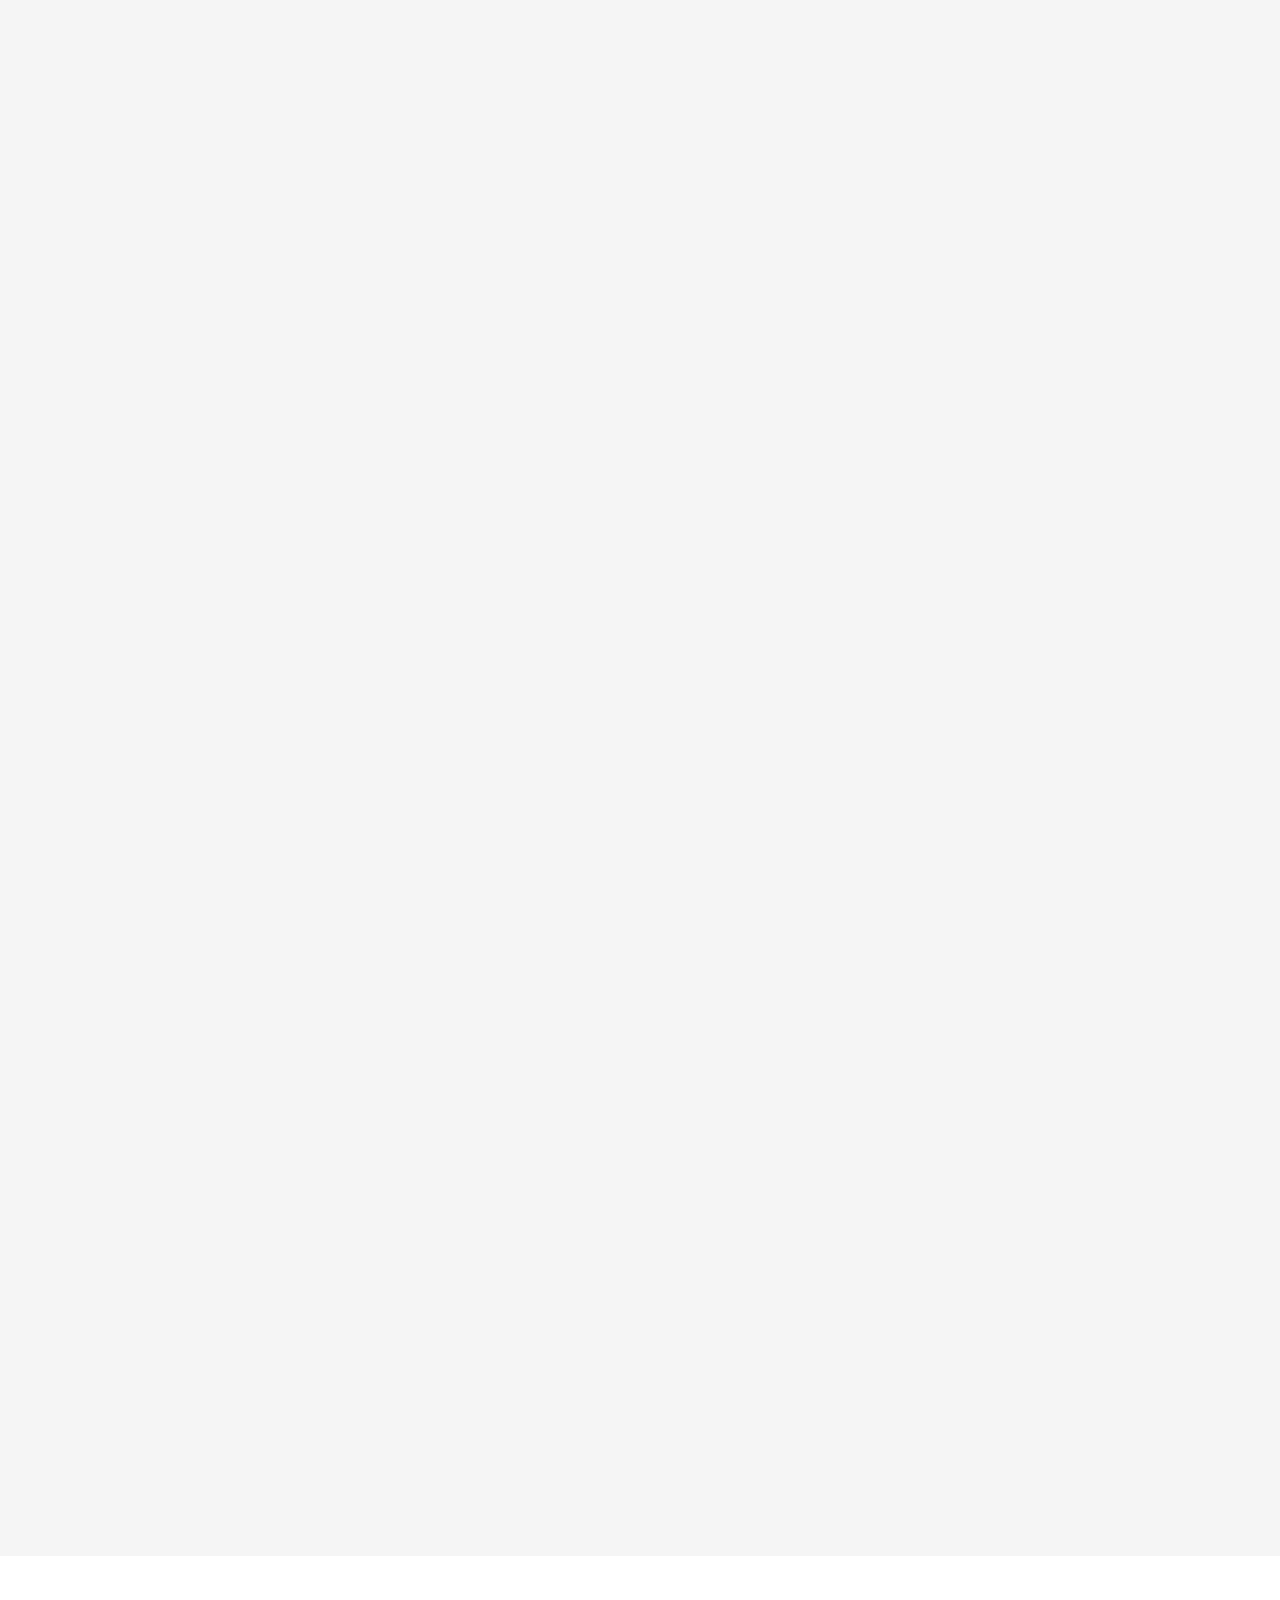
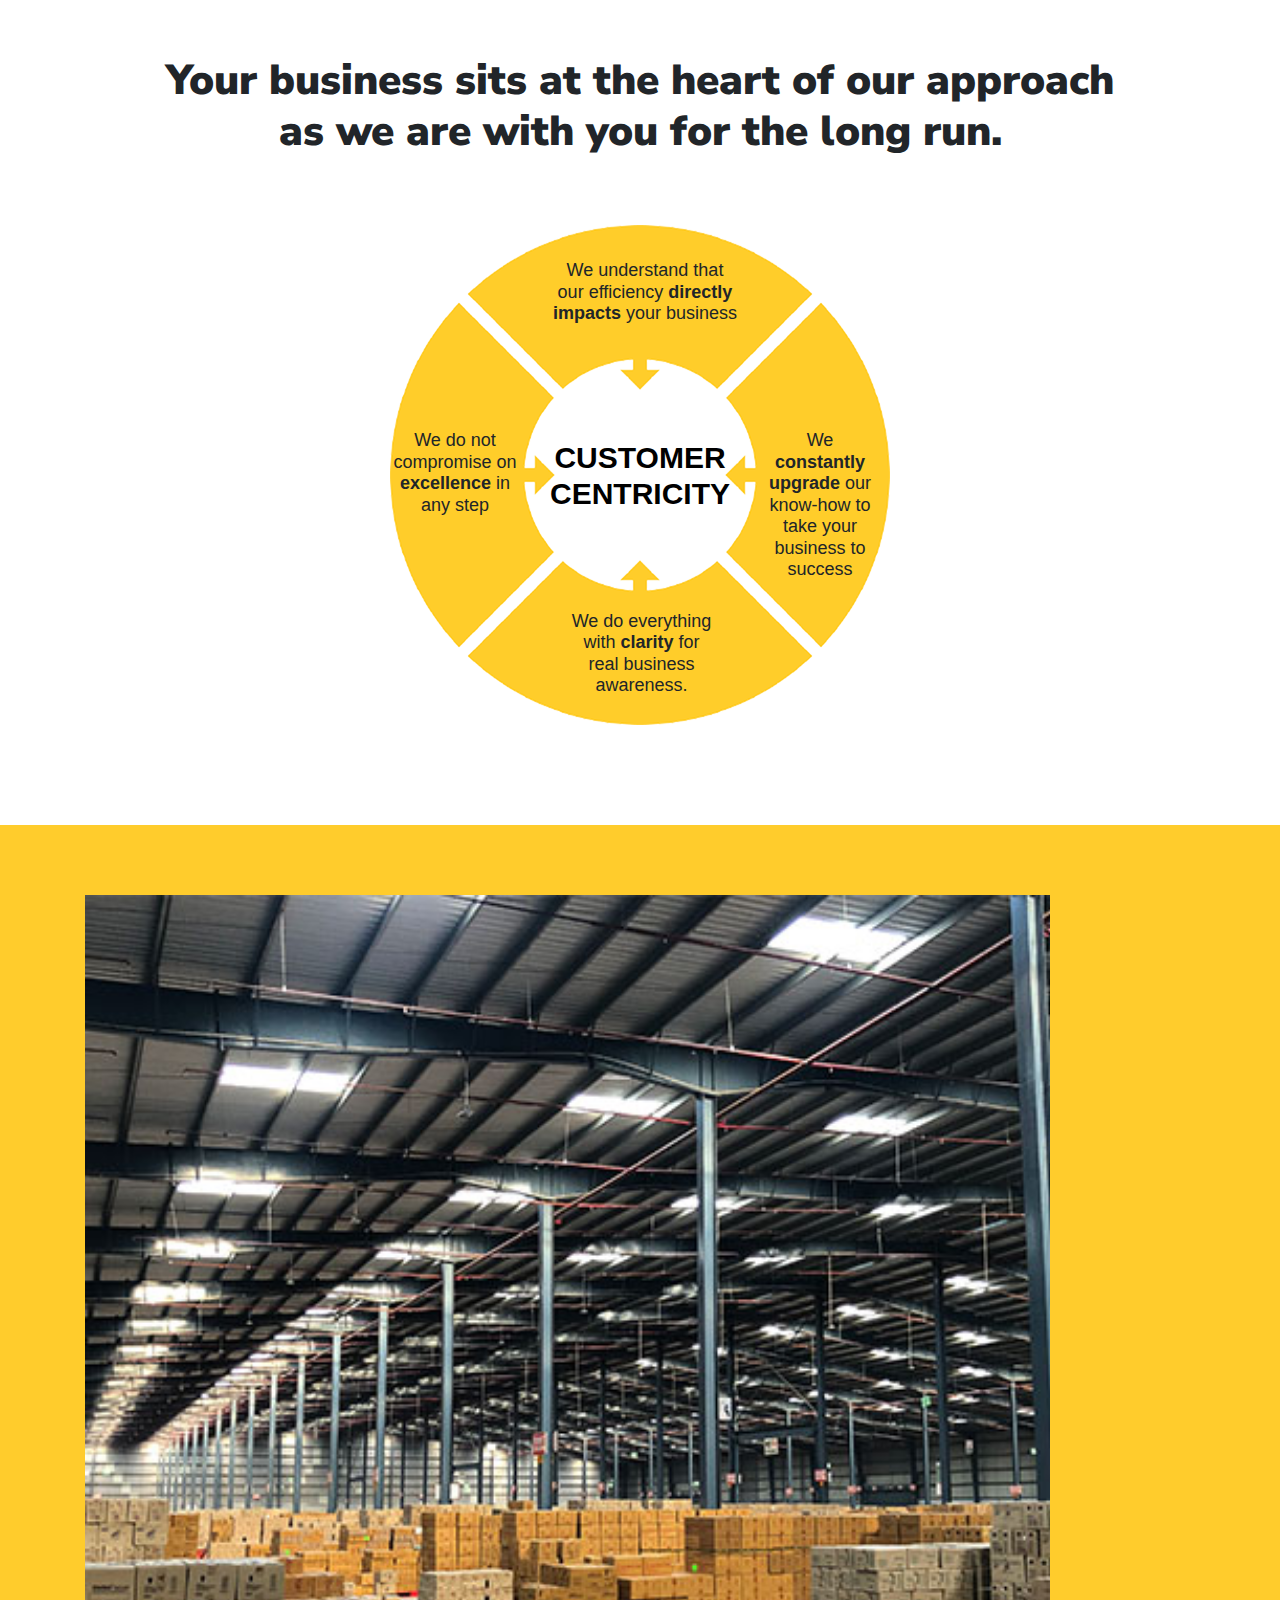
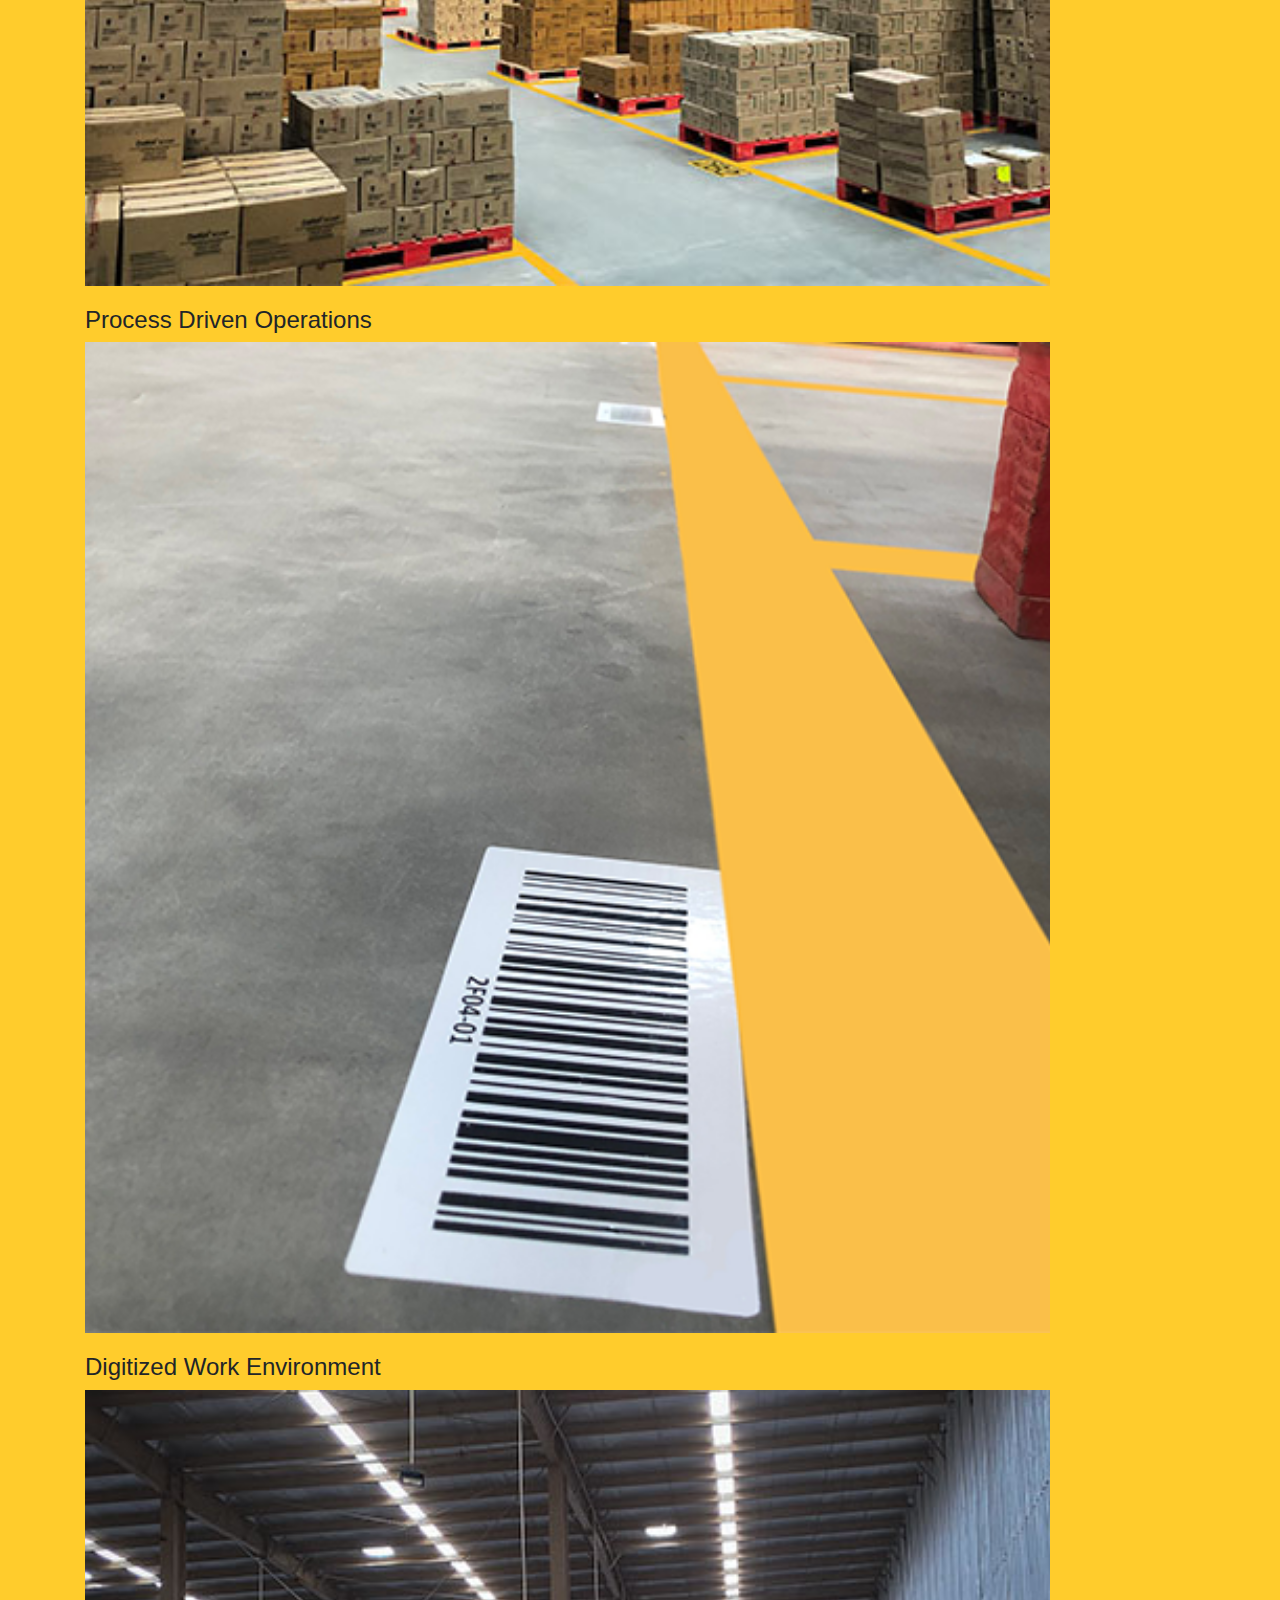
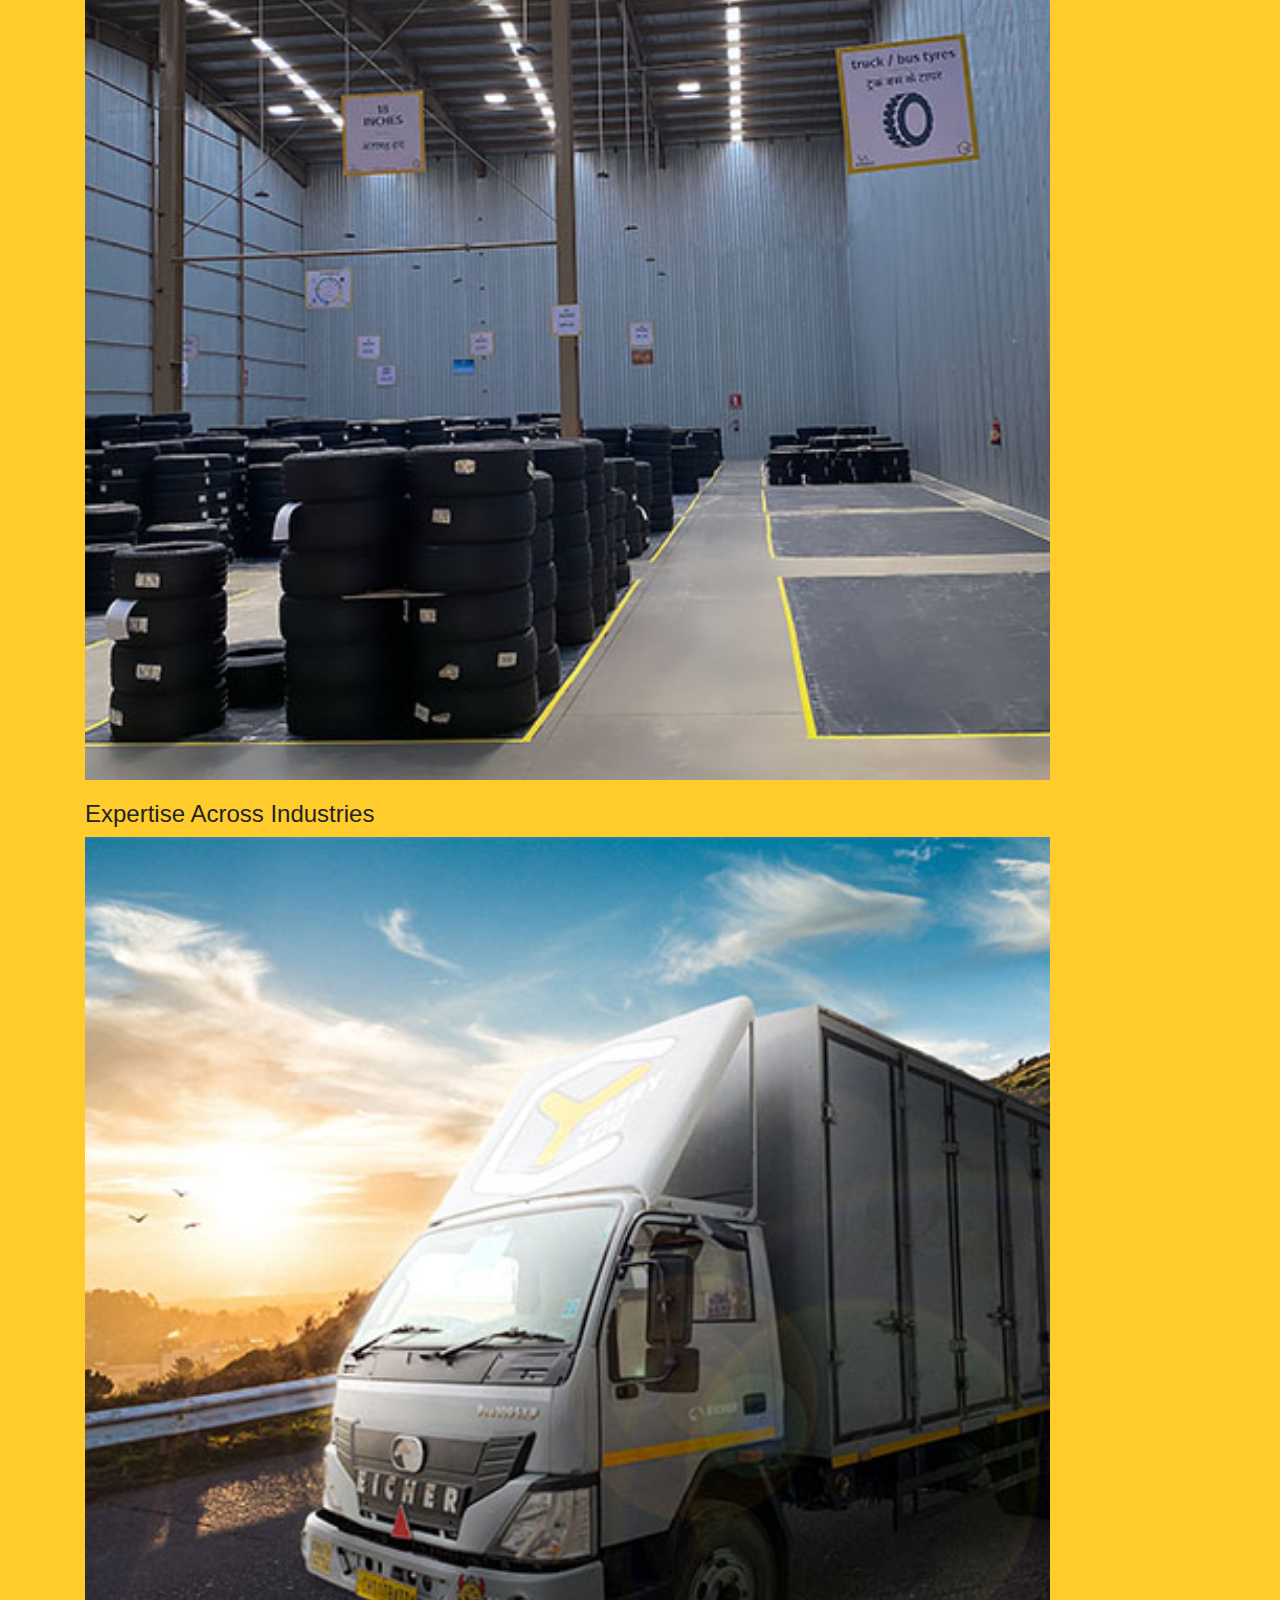
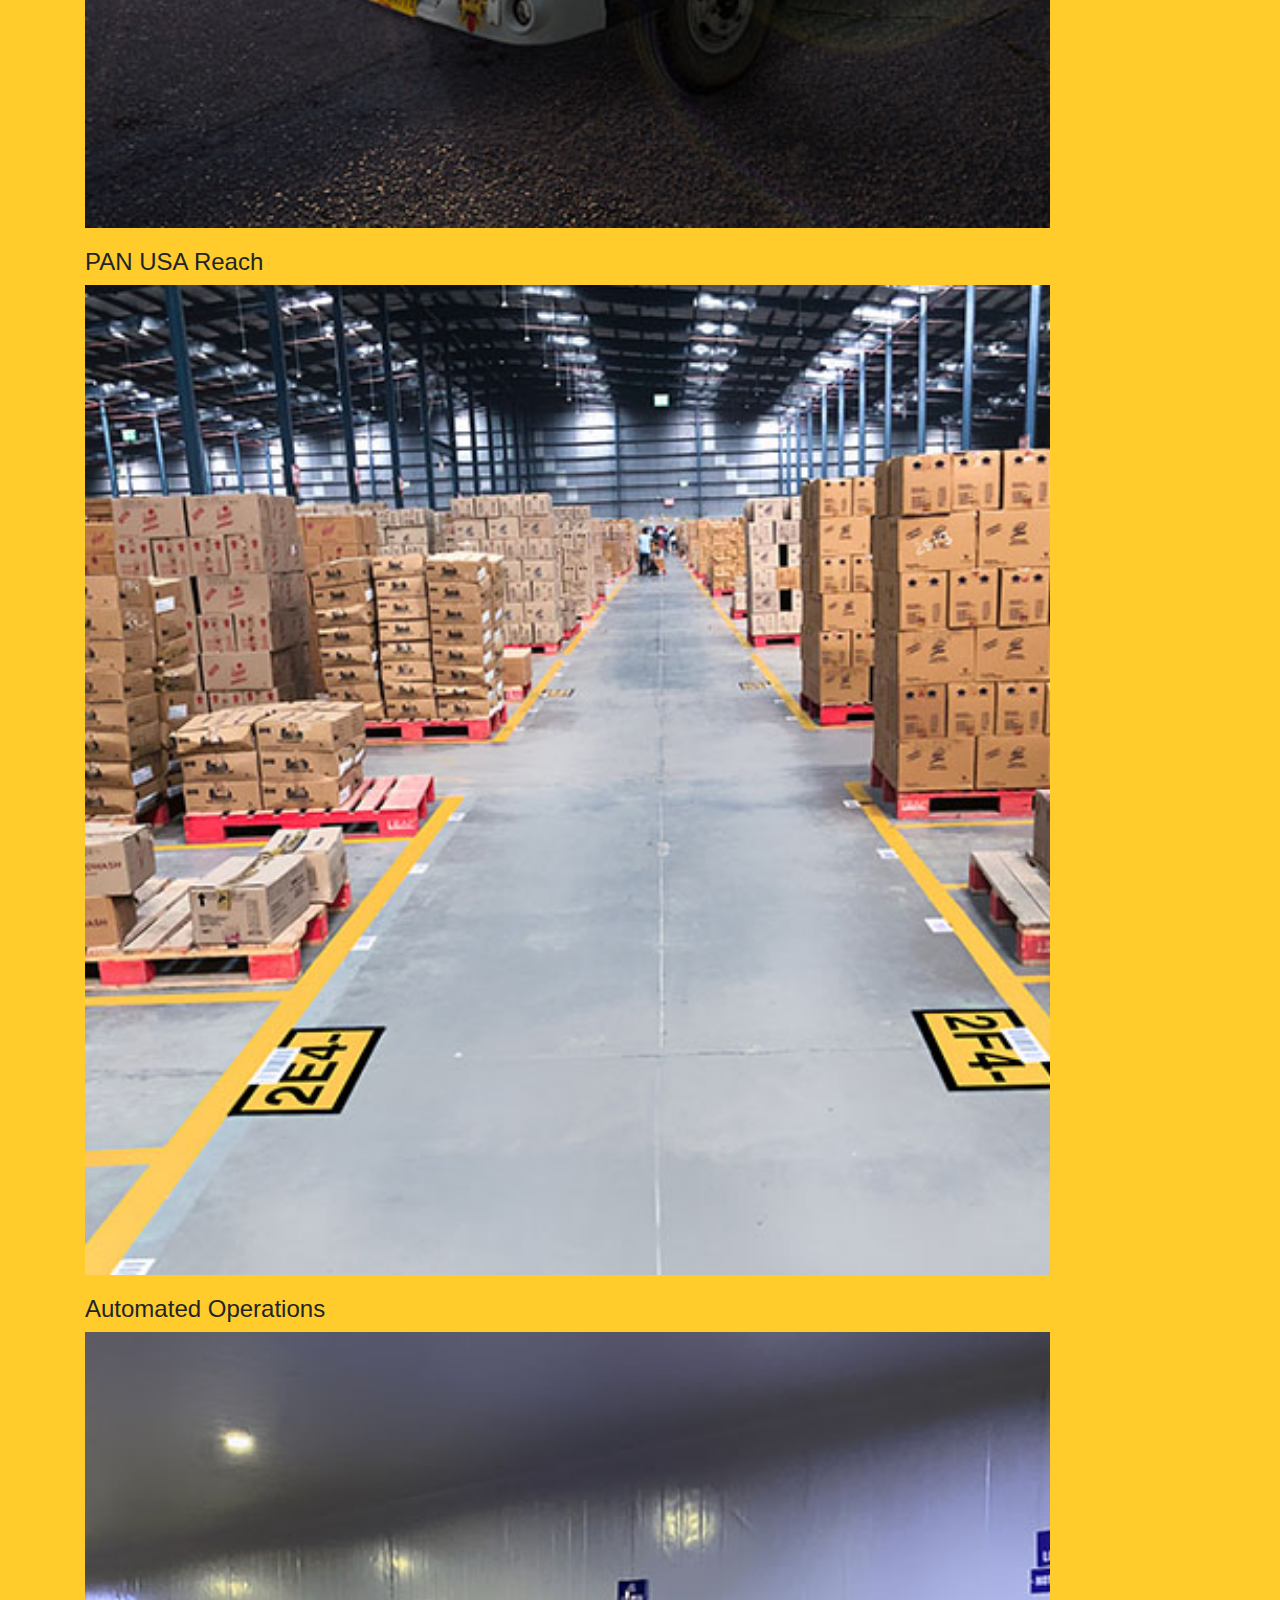
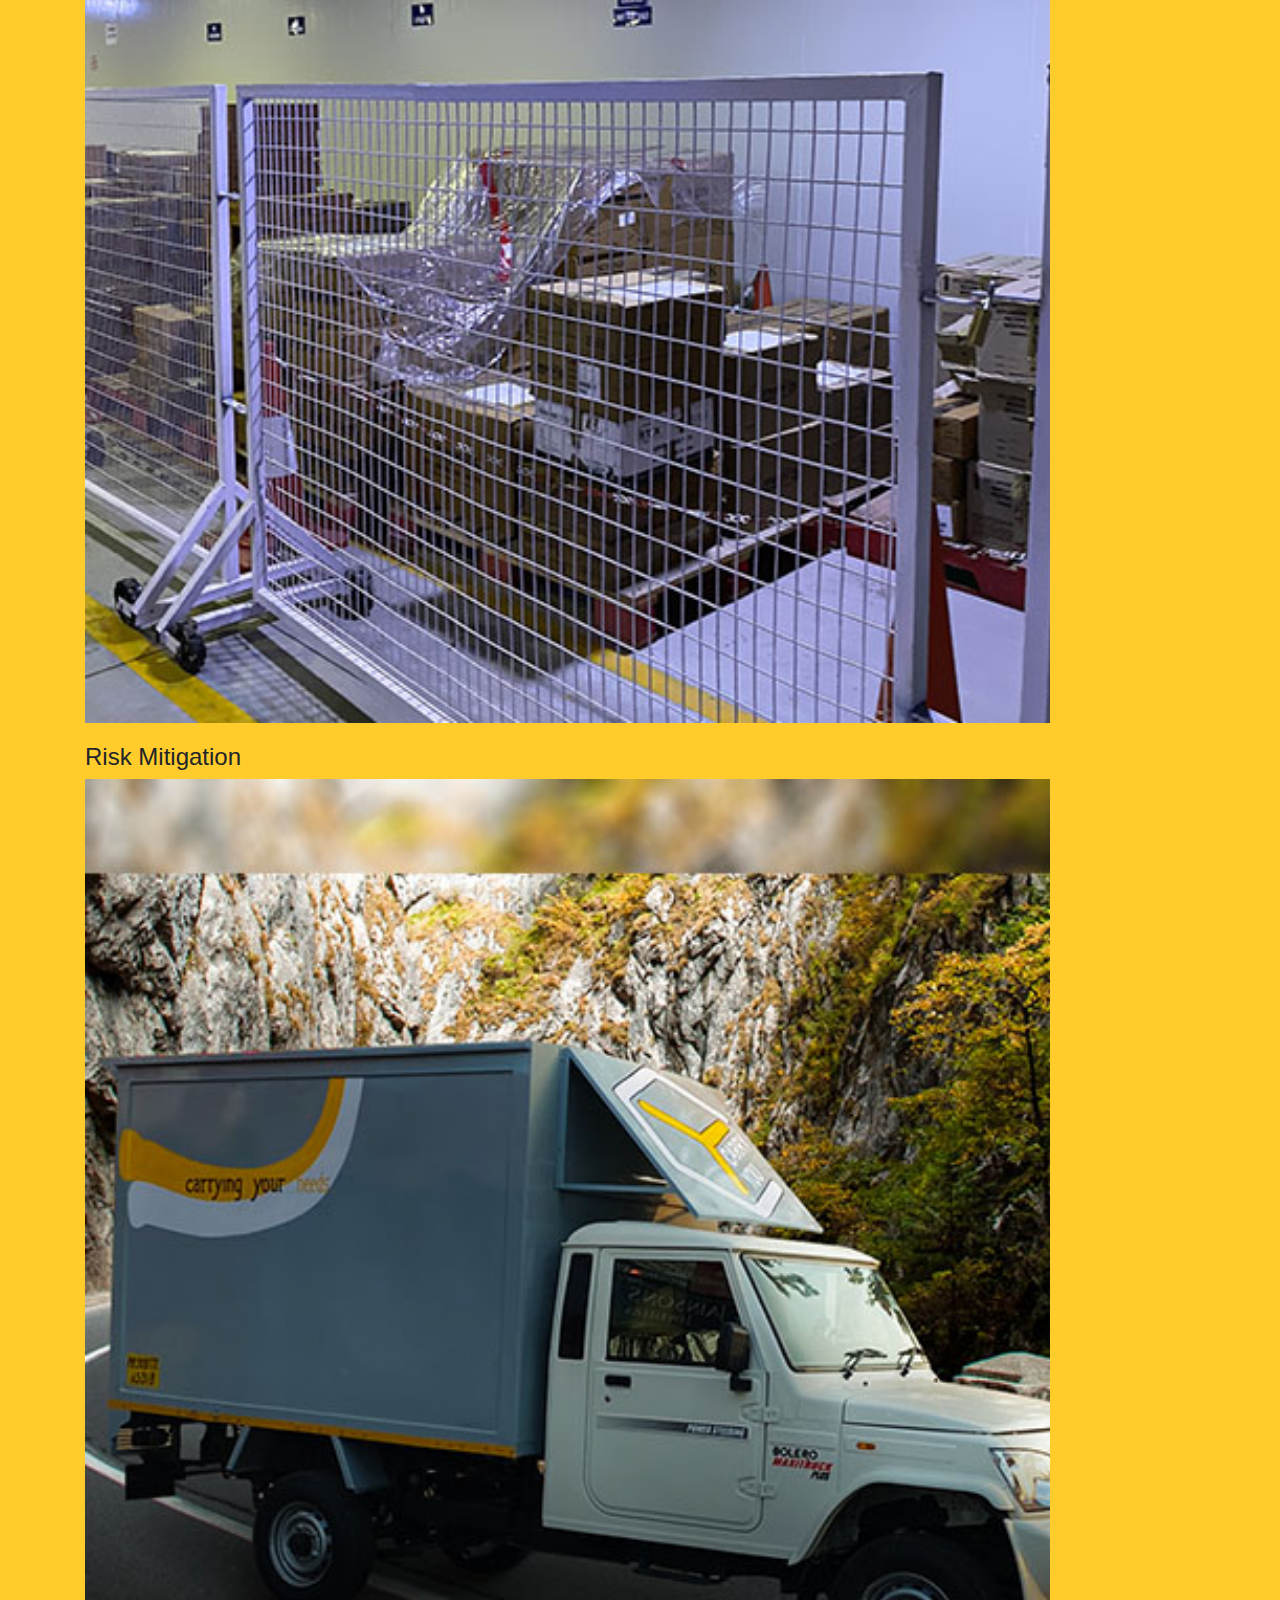
==== commit f529beca: "Update index.html" ====
--- a/index.html
+++ b/index.html
@@ -31,7 +31,15 @@
 <link href="../owlcarousel2.github.io/OwlCarousel2/assets/owlcarousel/assets/owl.theme.default.min.css" rel="stylesheet"/>
 <link href="../owlcarousel2.github.io/OwlCarousel2/assets/owlcarousel/assets/owl.carousel.min.css" rel="stylesheet"/>
 
-
+<!-- Google tag (gtag.js) -->
+<script async src="https://www.googletagmanager.com/gtag/js?id=AW-16709733903"></script>
+<script>
+  window.dataLayer = window.dataLayer || [];
+  function gtag(){dataLayer.push(arguments);}
+  gtag('js', new Date());
+
+  gtag('config', 'AW-16709733903');
+</script>
 </head>
 <body>
 
